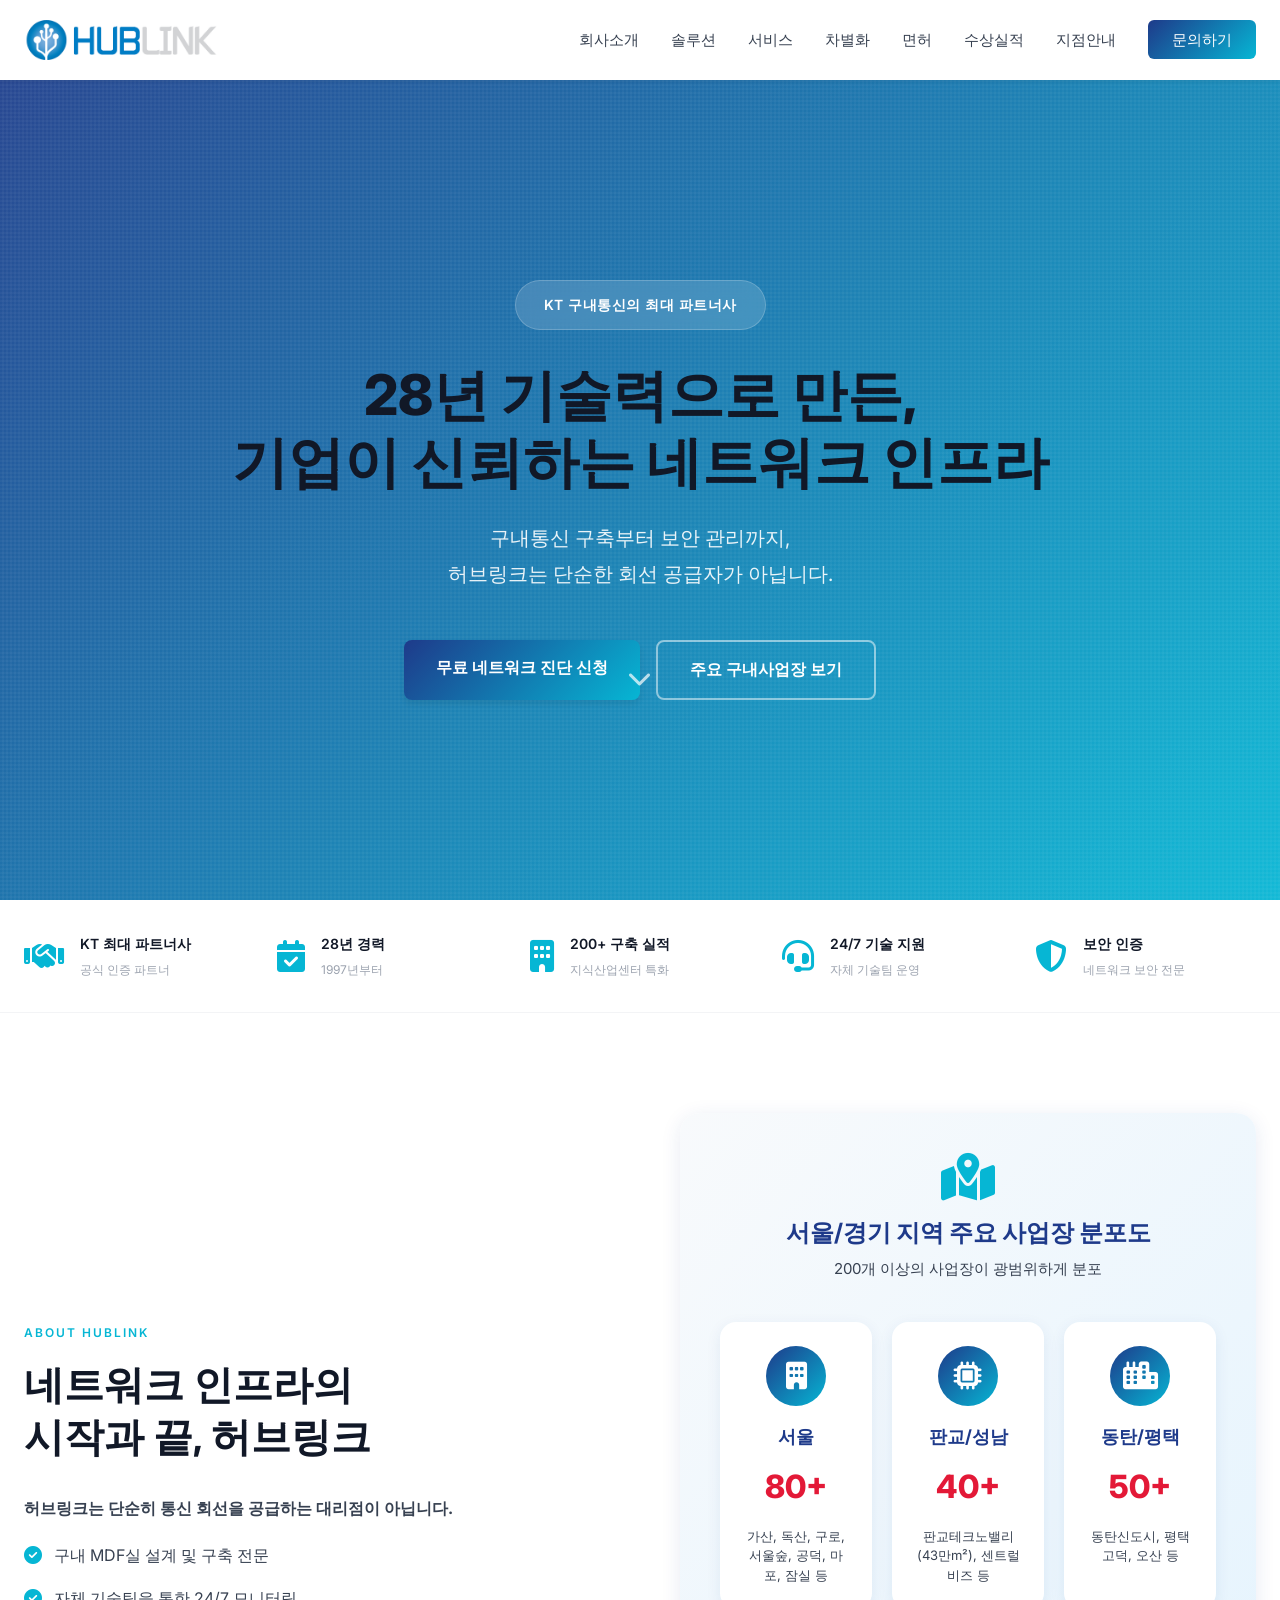
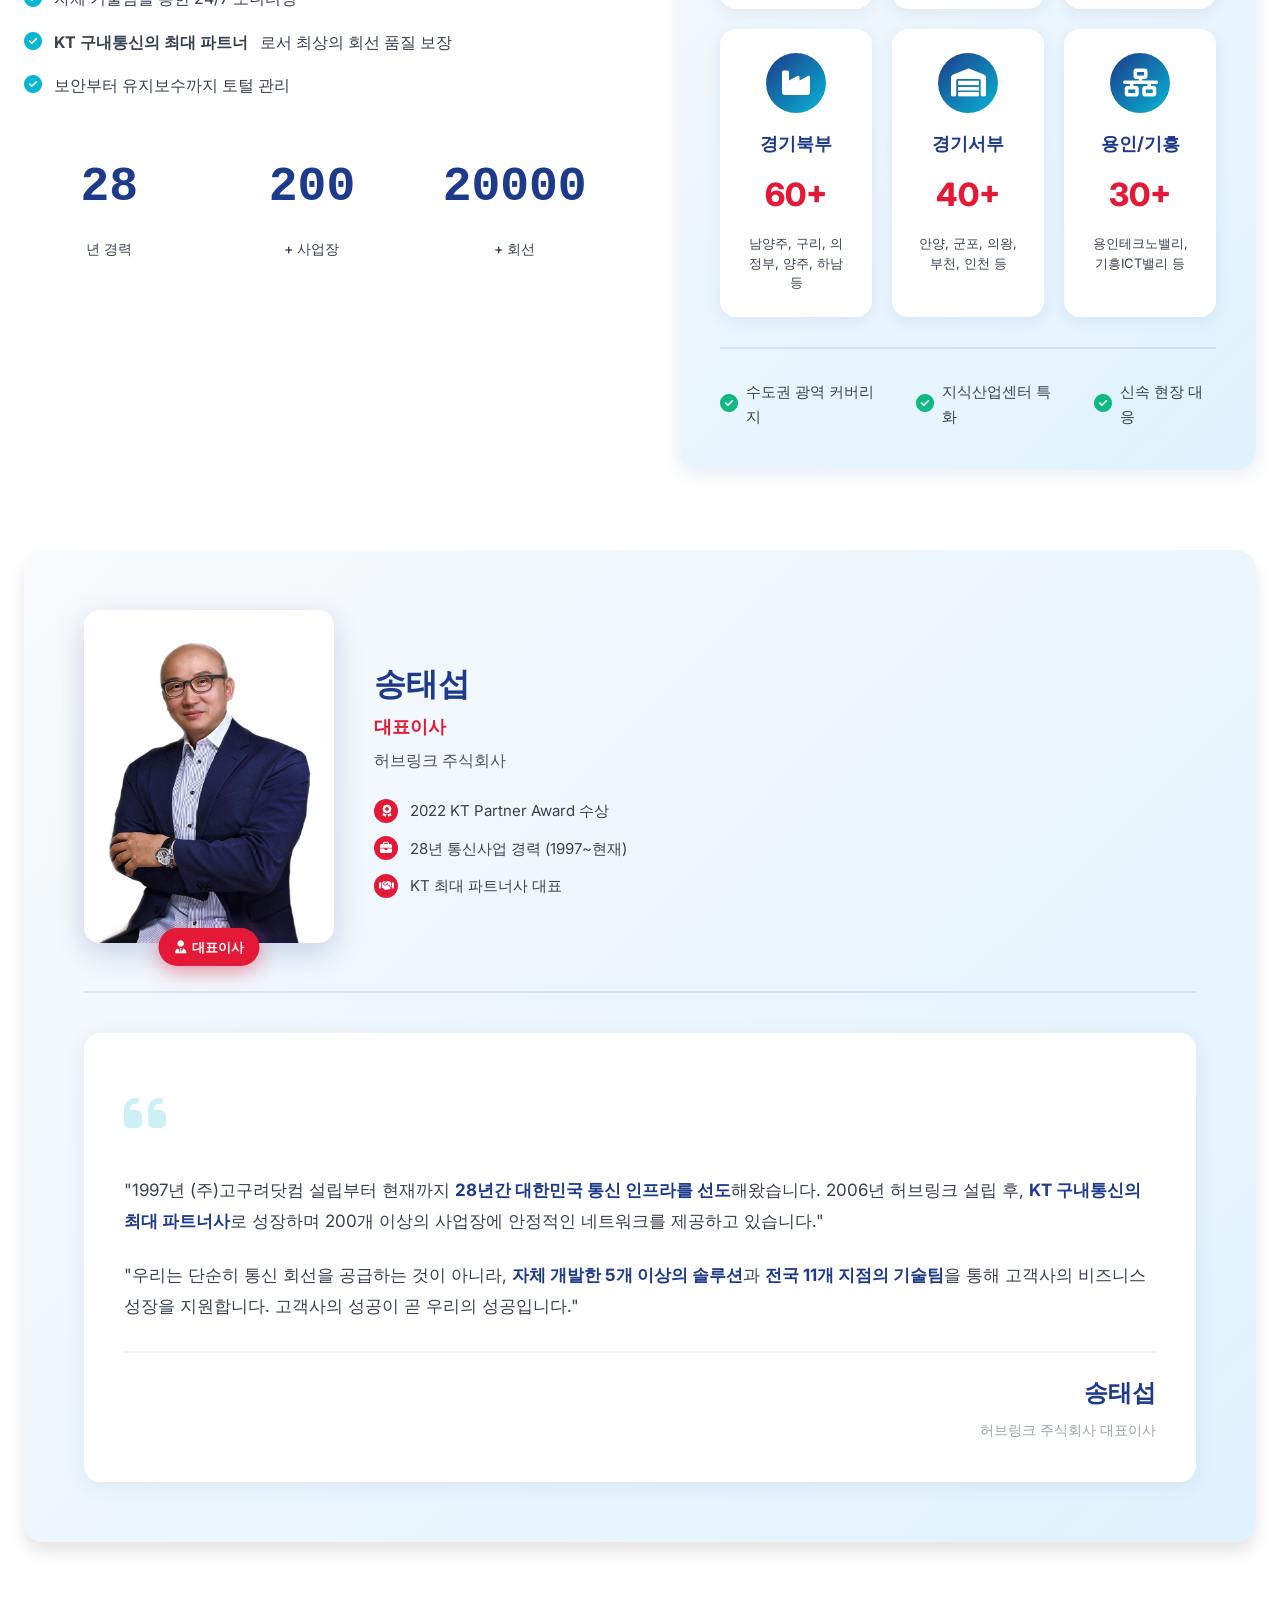
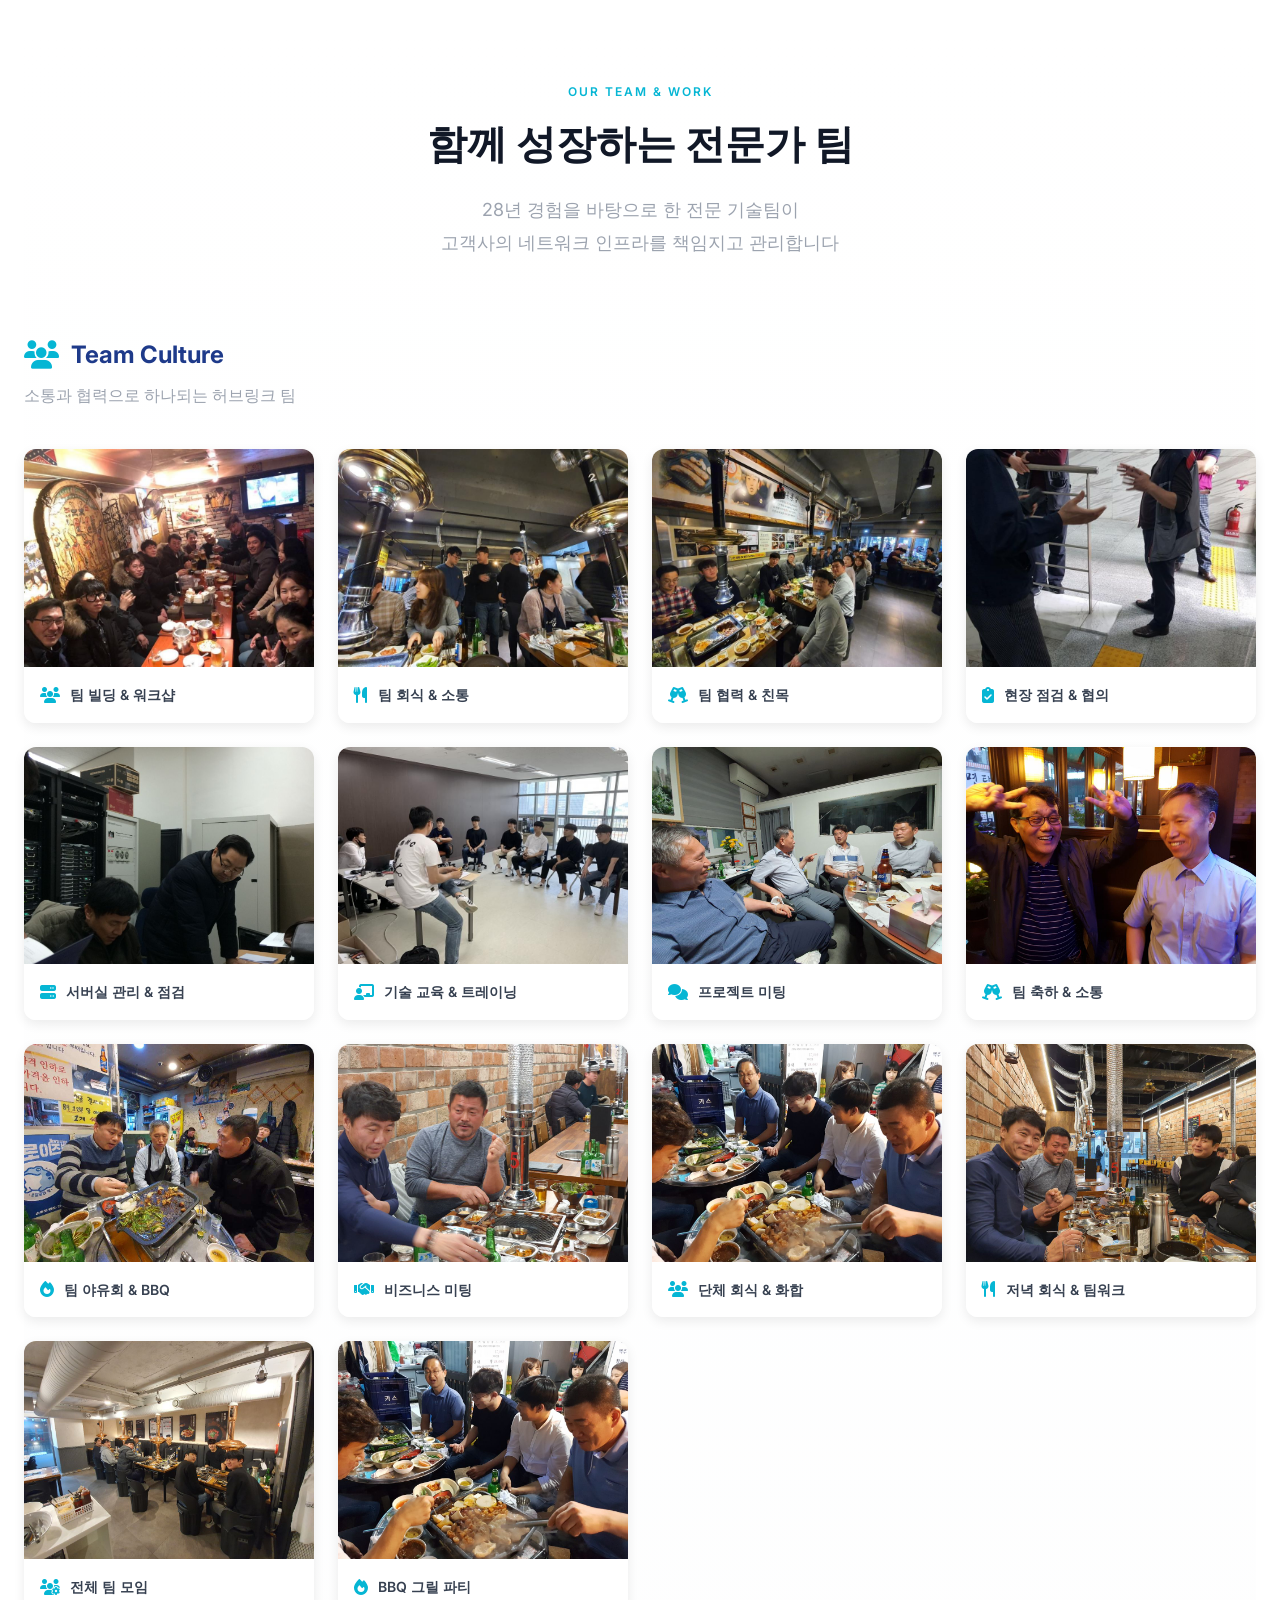
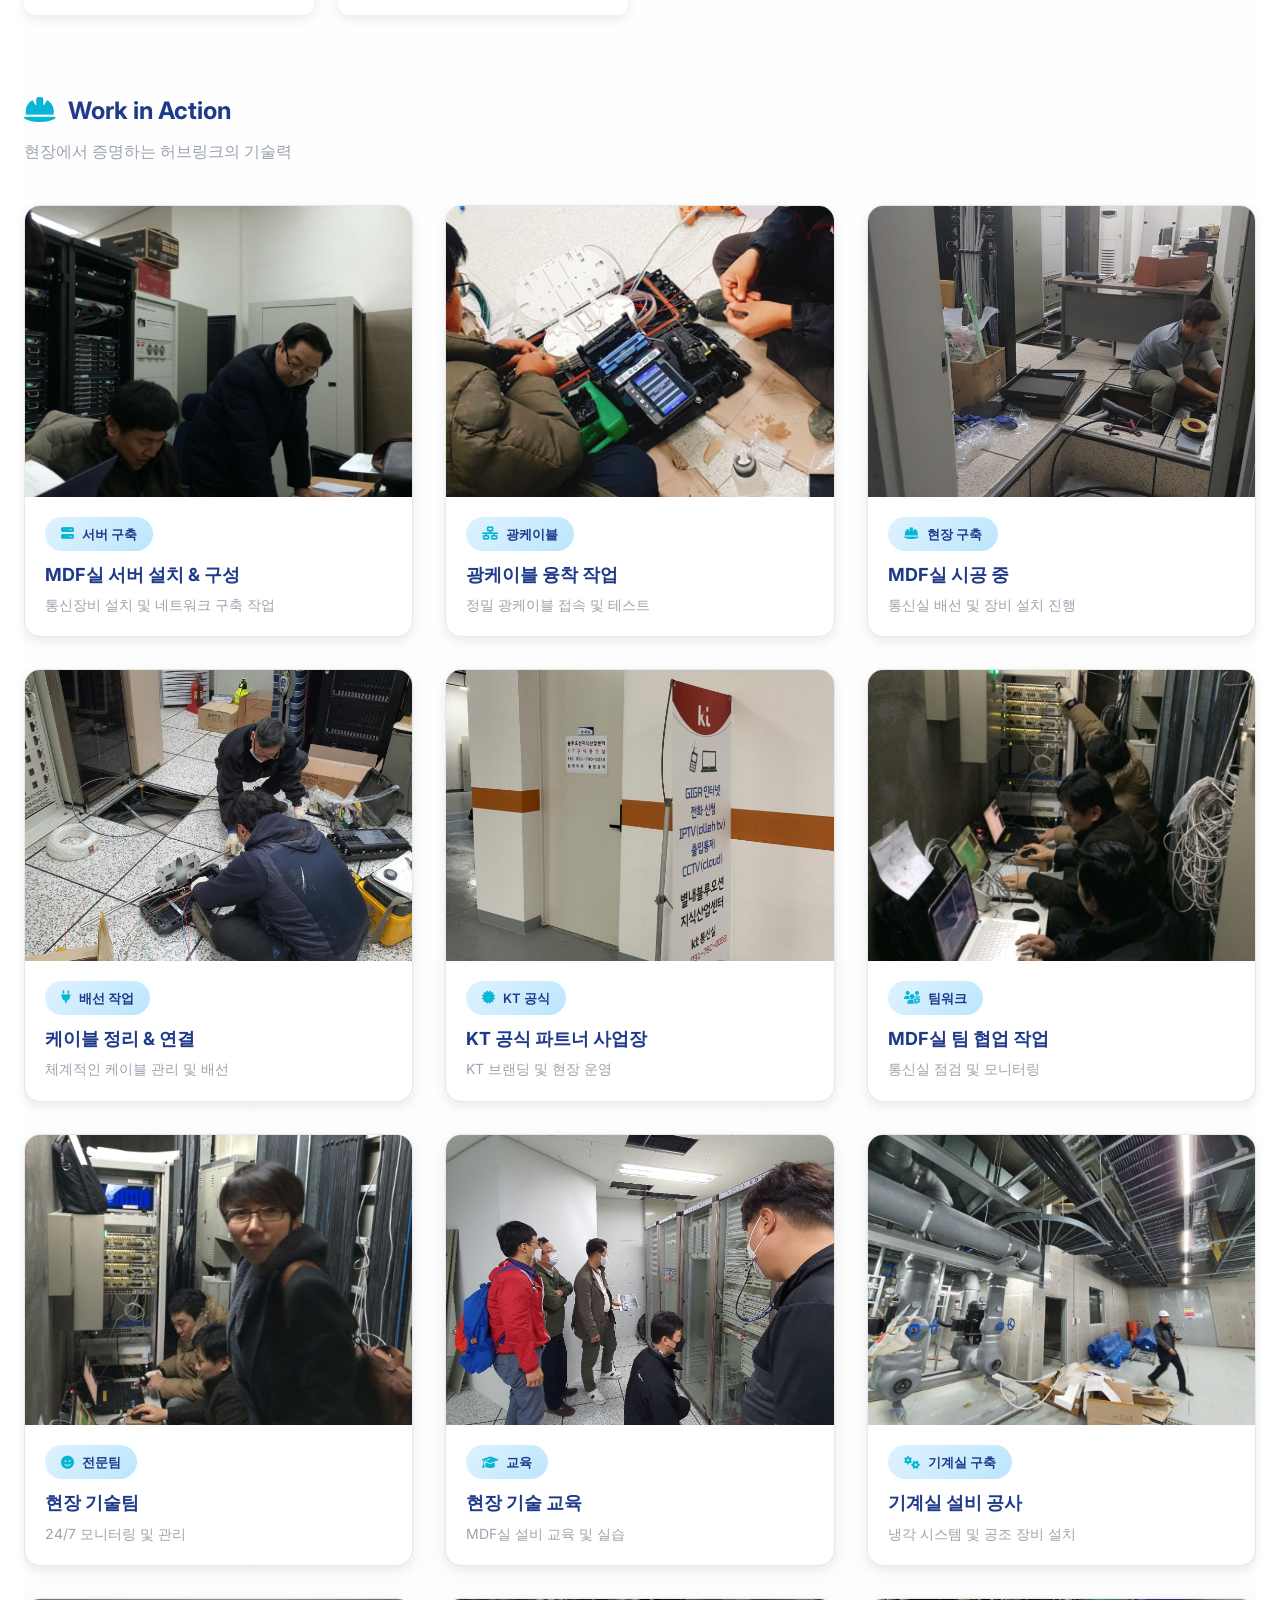
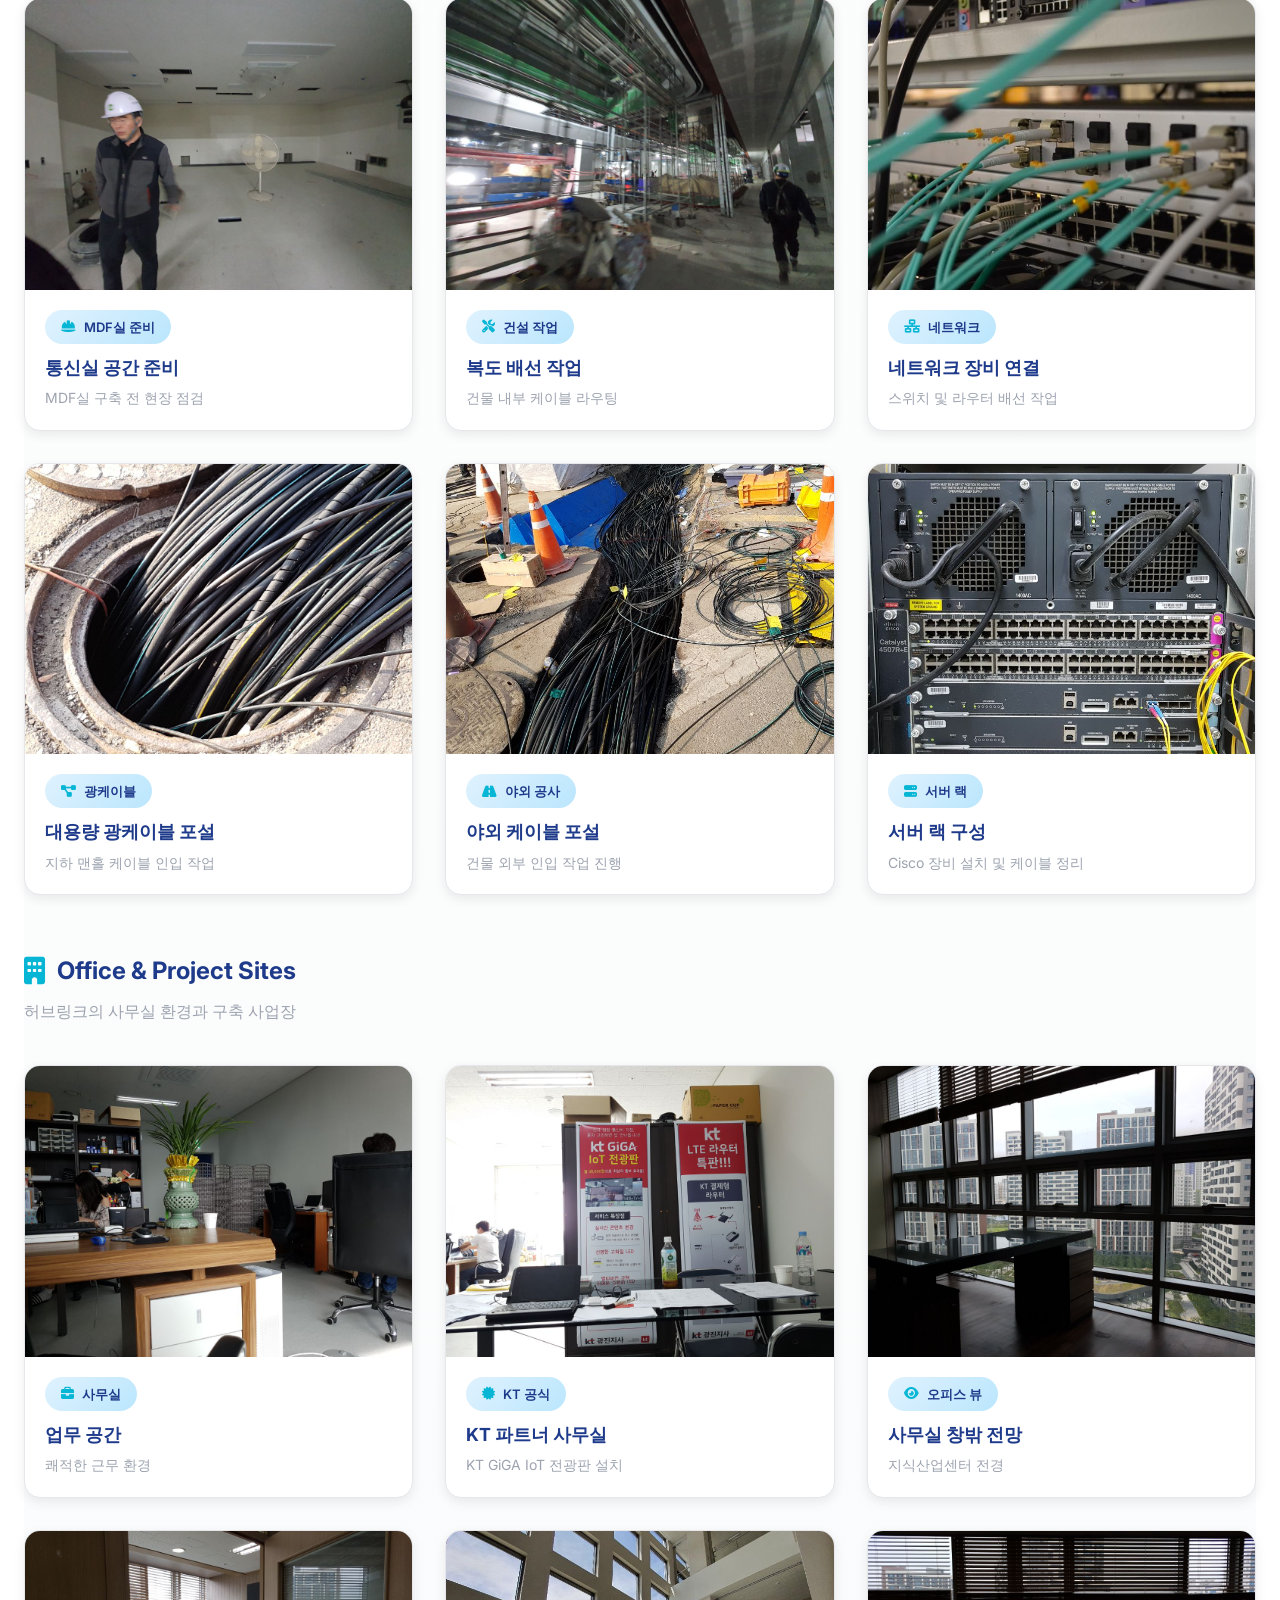
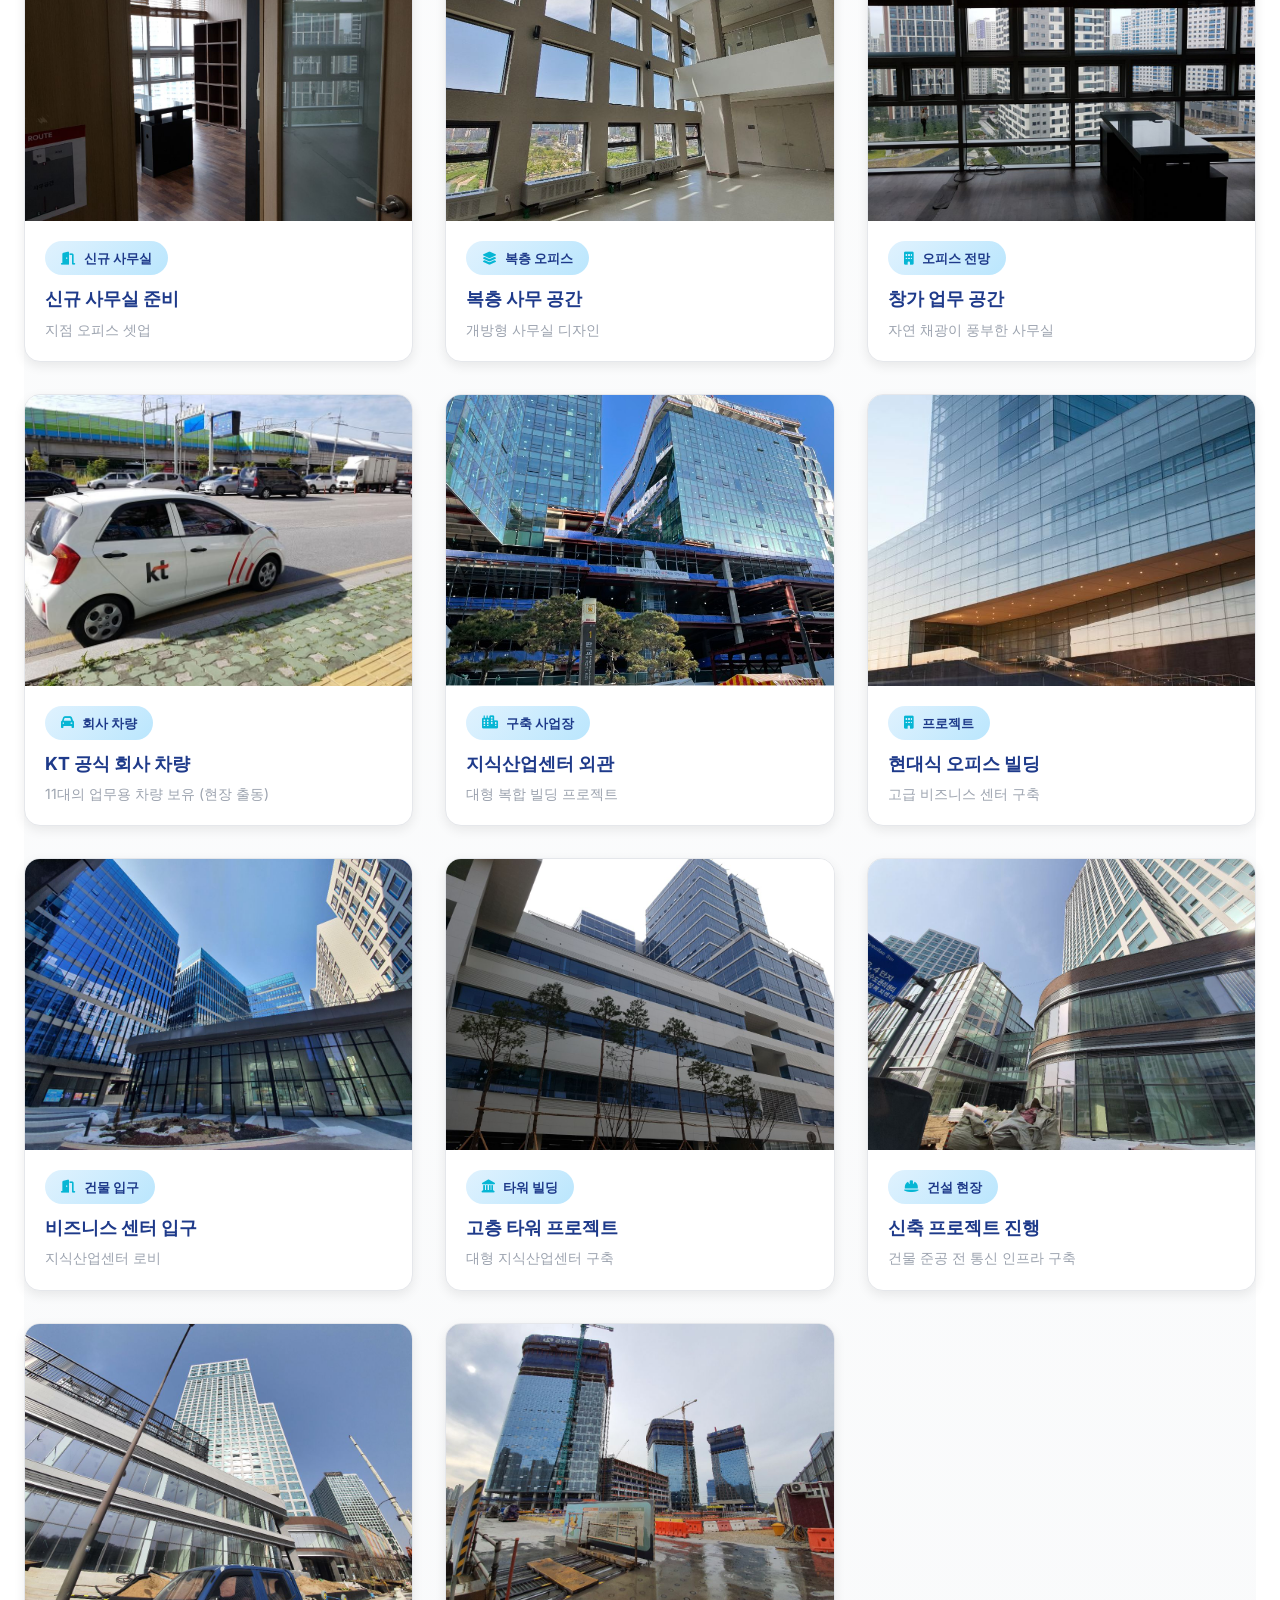
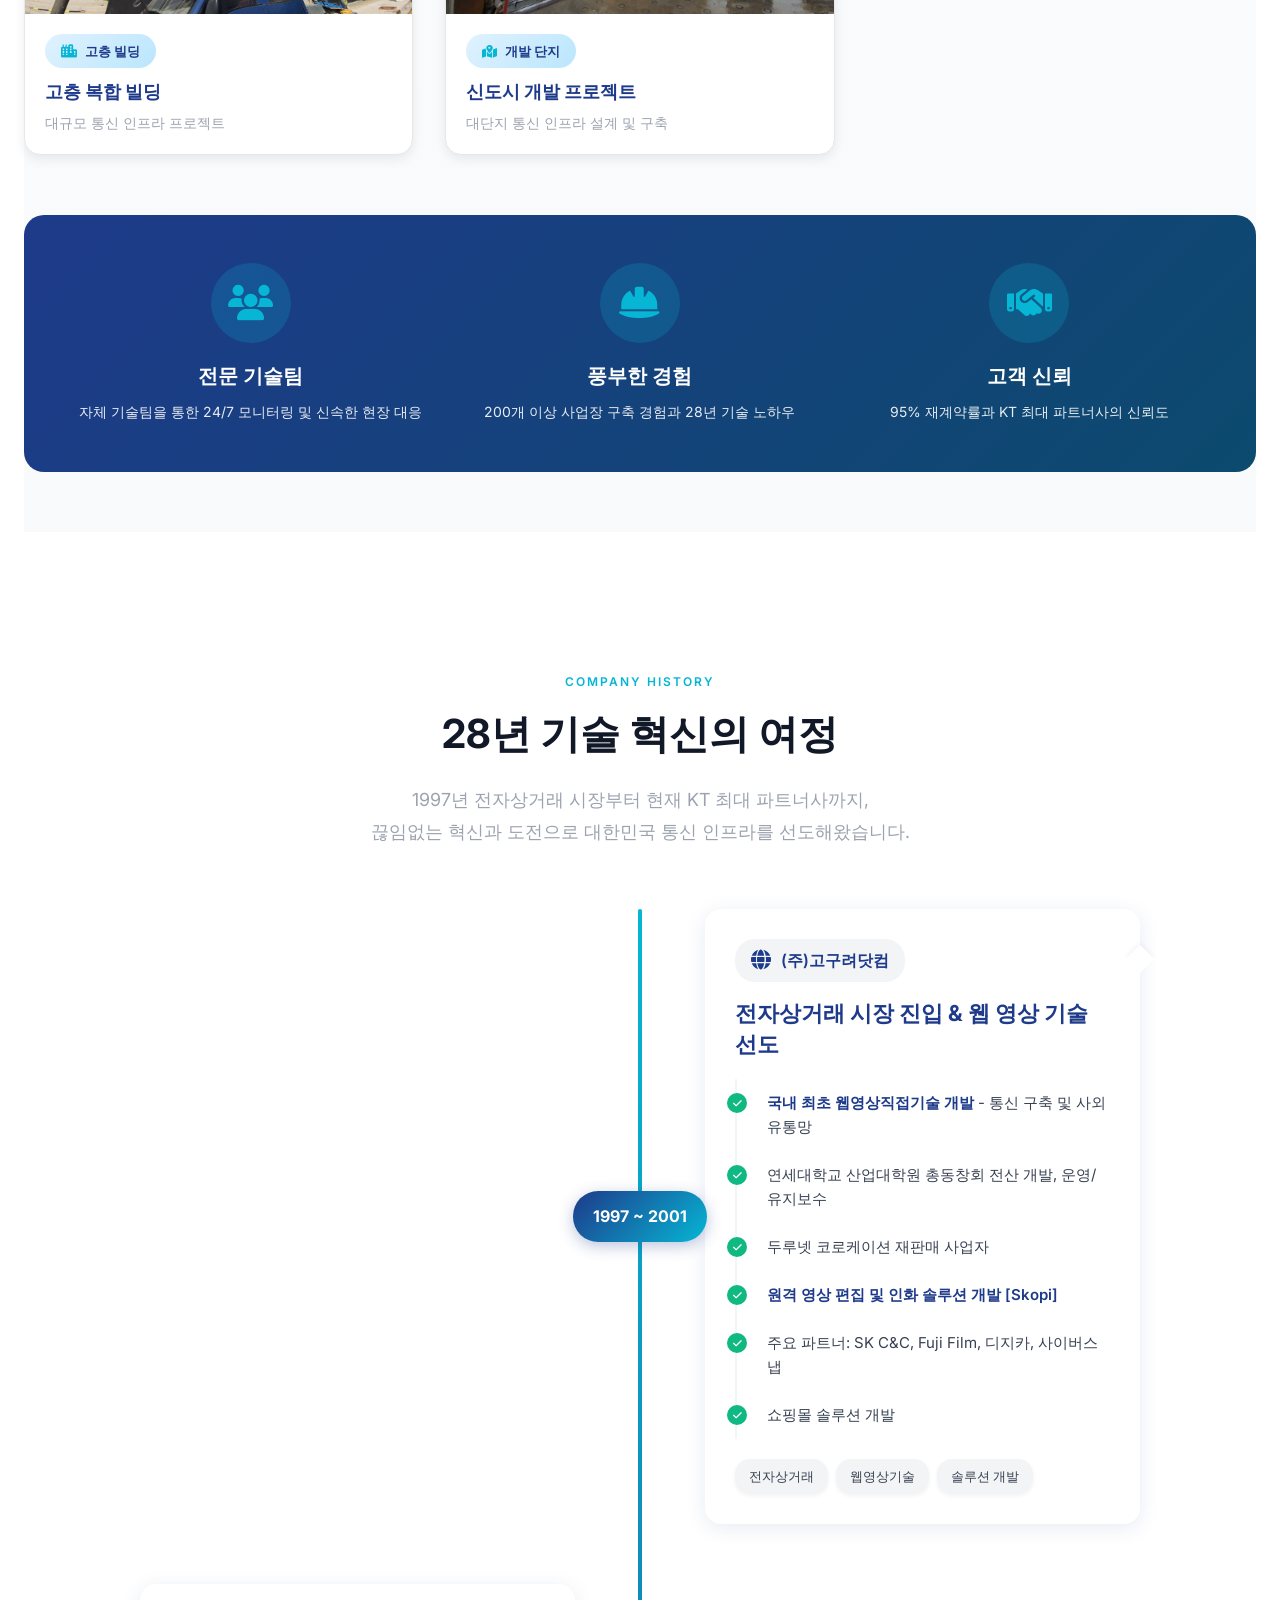
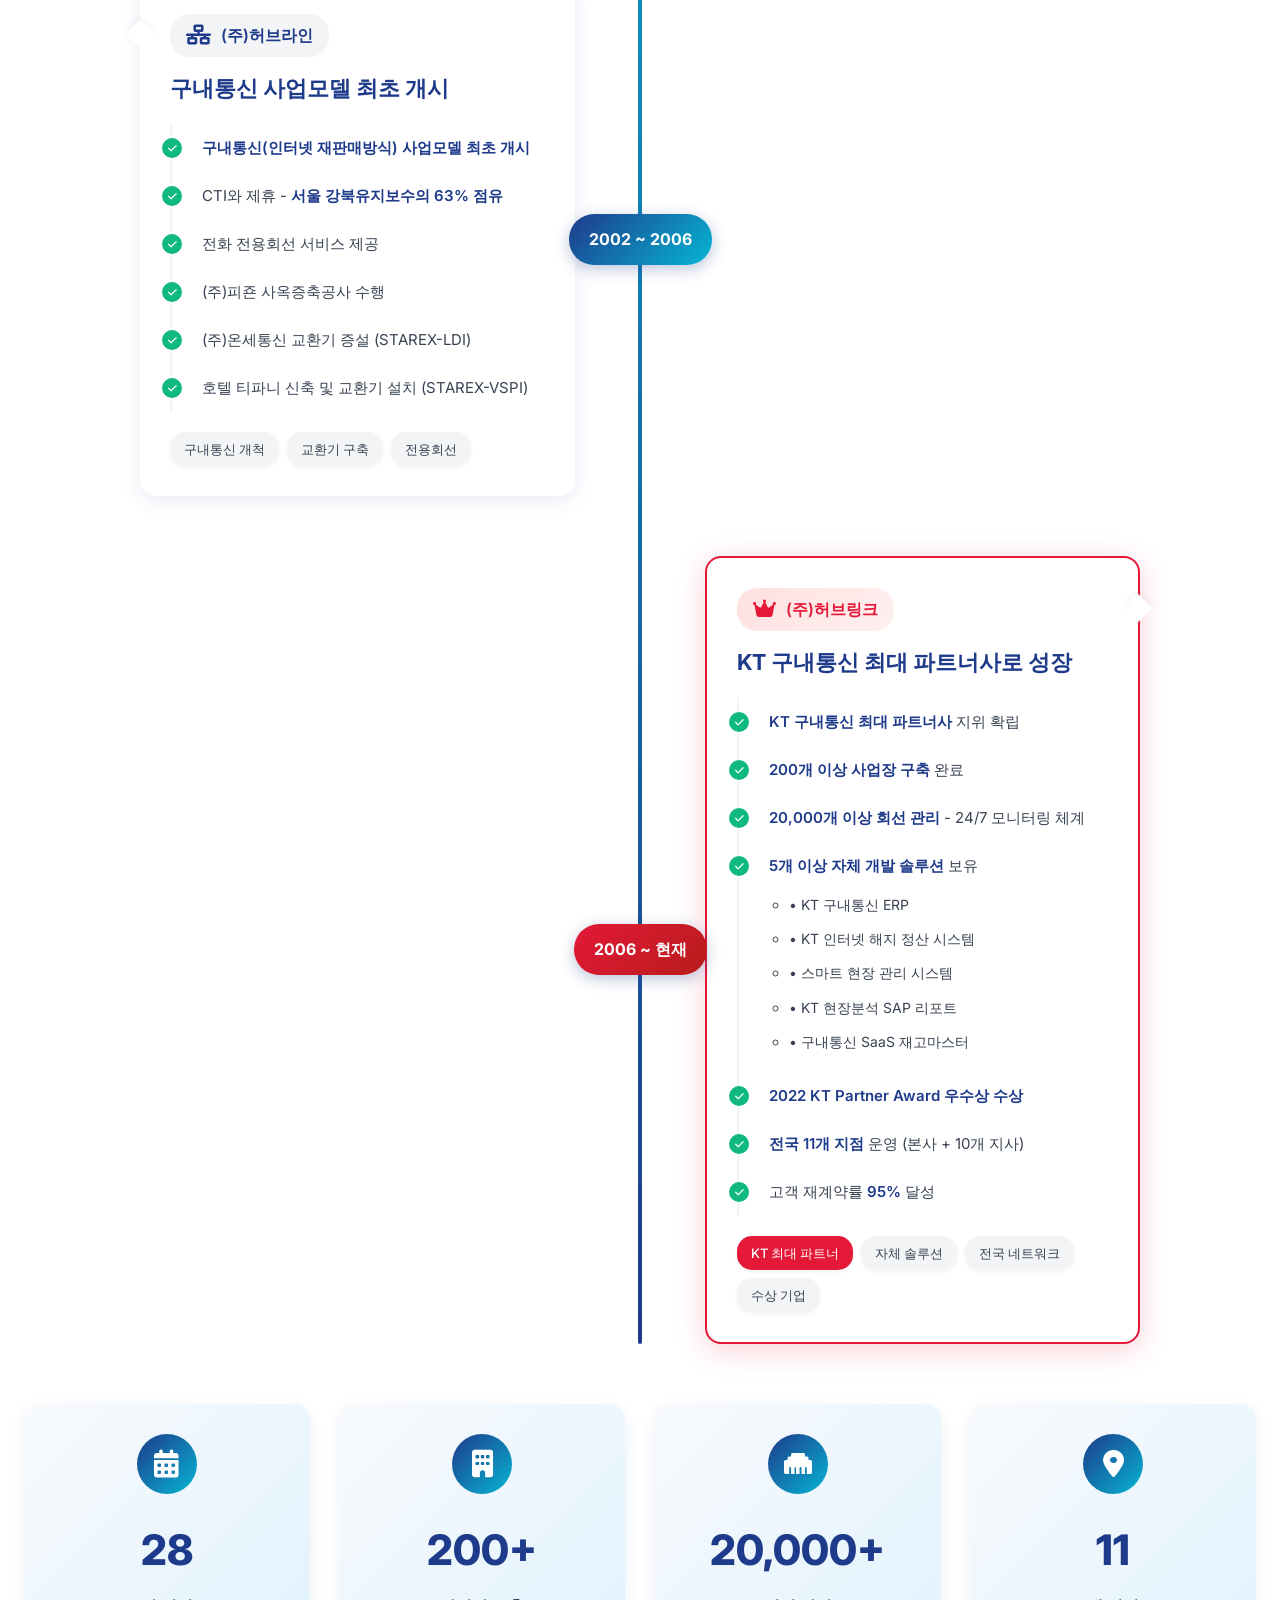
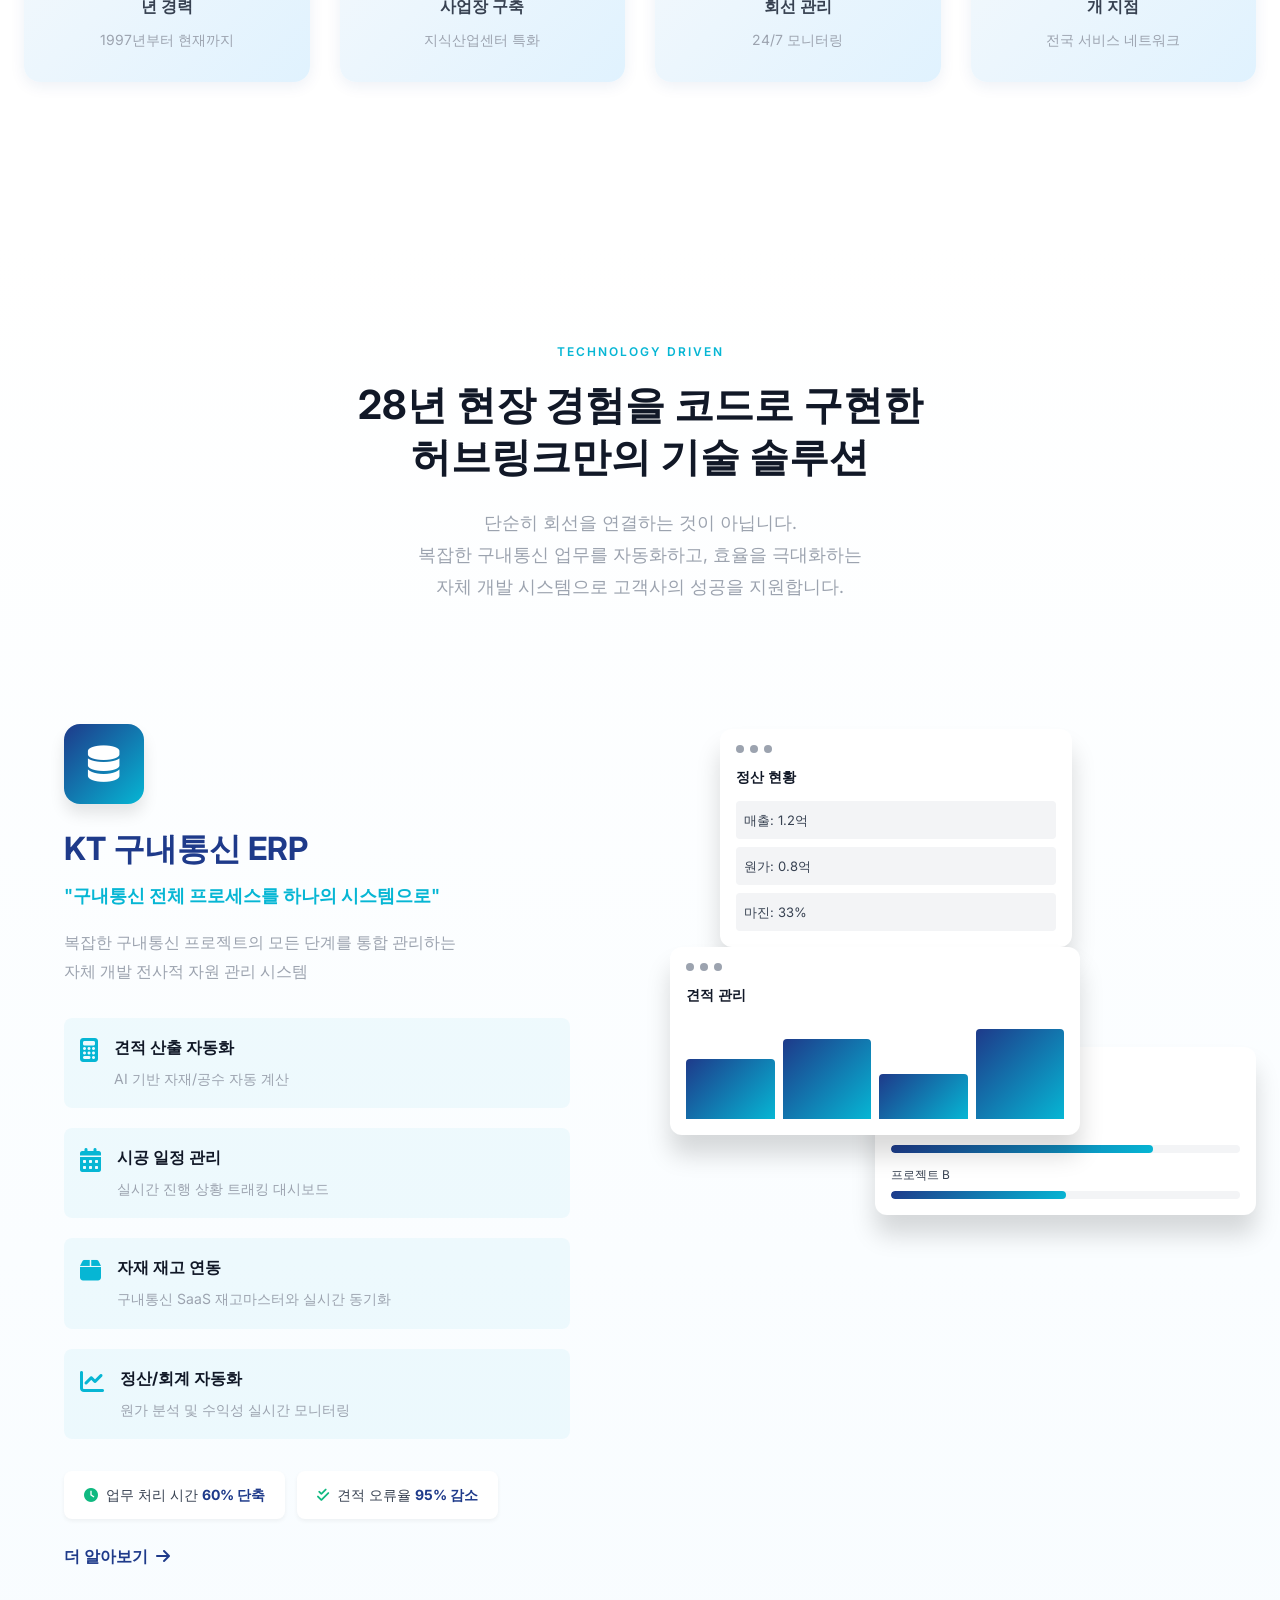
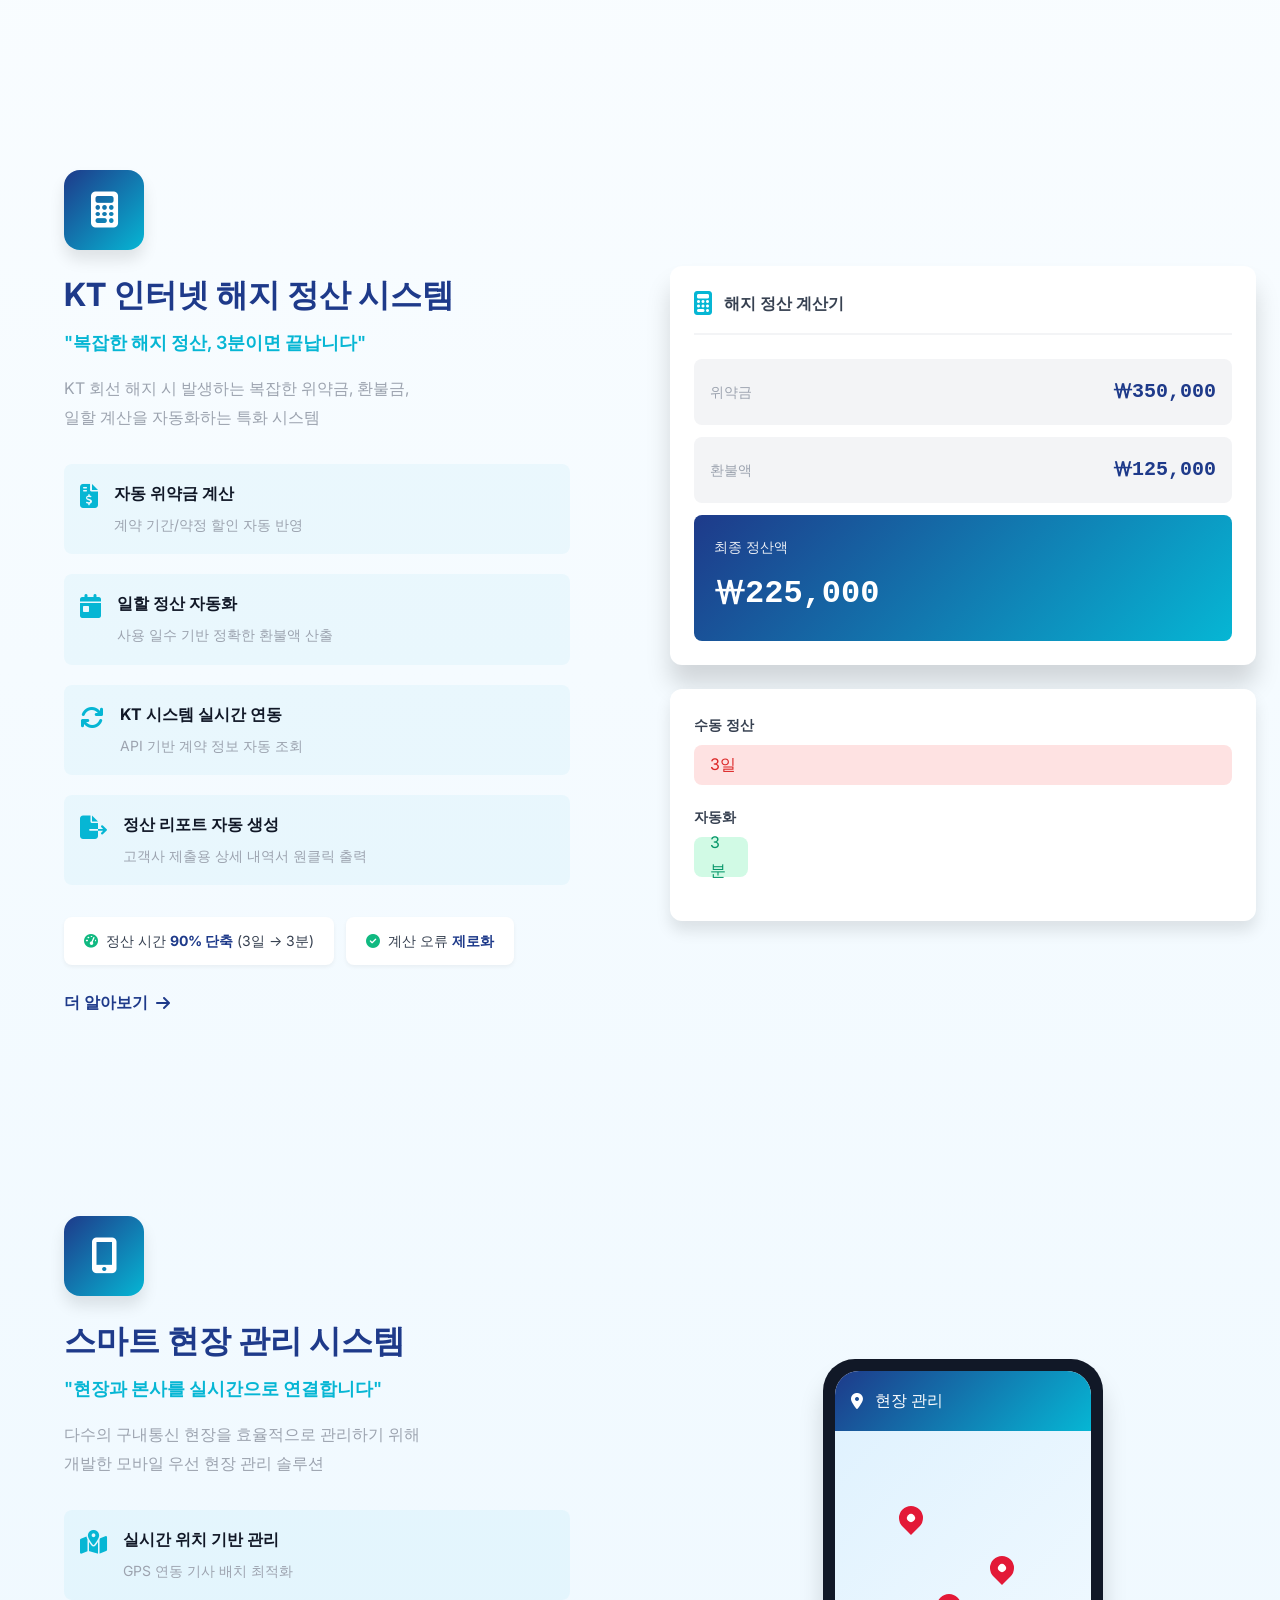
==== index.html @ dd0d3803 "Add files via upload" ====
<!DOCTYPE html>
<html lang="ko">
<head>
    <meta charset="UTF-8">
    <meta name="viewport" content="width=device-width, initial-scale=1.0">
    <title>허브링크 | KT 구내통신의 최대 파트너사 | 28년 기술력</title>
    <meta name="description" content="28년 기술력으로 만든, 기업이 신뢰하는 네트워크 인프라. 허브링크는 KT 구내통신의 최대 파트너사입니다. 200+ 사업장 구축, 20,000+ 회선 관리.">
    
    <!-- Favicon -->
    <link rel="icon" type="image/png" href="images/hublink-logo-icon.png">
    <link rel="apple-touch-icon" href="images/hublink-logo-icon.png">
    
    <!-- Google Fonts -->
    <link rel="preconnect" href="https://fonts.googleapis.com">
    <link rel="preconnect" href="https://fonts.gstatic.com" crossorigin>
    <link href="https://fonts.googleapis.com/css2?family=Inter:wght@300;400;500;600;700;800&display=swap" rel="stylesheet">
    
    <!-- Font Awesome -->
    <link rel="stylesheet" href="https://cdn.jsdelivr.net/npm/@fortawesome/fontawesome-free@6.4.0/css/all.min.css">
    
    <!-- Custom CSS -->
    <link rel="stylesheet" href="css/style.css">
</head>
<body>
    <!-- Fixed Header Navigation -->
    <header class="header" id="header">
        <nav class="nav container">
            <div class="nav-logo">
                <img src="images/hublink-logo-full.png" alt="허브링크" class="logo-image">
            </div>
            <div class="nav-menu" id="nav-menu">
                <ul class="nav-list">
                    <li class="nav-item"><a href="#about" class="nav-link">회사소개</a></li>
                    <li class="nav-item"><a href="#solutions" class="nav-link">솔루션</a></li>
                    <li class="nav-item"><a href="#services" class="nav-link">서비스</a></li>
                    <li class="nav-item"><a href="#why-hublink" class="nav-link">차별화</a></li>
                    <li class="nav-item"><a href="#licenses" class="nav-link">면허</a></li>
                    <li class="nav-item"><a href="#awards" class="nav-link">수상실적</a></li>
                    <li class="nav-item"><a href="#offices" class="nav-link">지점안내</a></li>
                    <li class="nav-item"><a href="#contact" class="nav-link nav-link-cta">문의하기</a></li>
                </ul>
            </div>
            <div class="nav-toggle" id="nav-toggle">
                <i class="fas fa-bars"></i>
            </div>
        </nav>
    </header>

    <!-- Hero Section -->
    <section class="hero" id="hero">
        <div class="hero-background"></div>
        <div class="hero-content container">
            <div class="hero-badge">KT 구내통신의 최대 파트너사</div>
            <h1 class="hero-title">
                28년 기술력으로 만든,<br>
                기업이 신뢰하는 네트워크 인프라
            </h1>
            <p class="hero-subtitle">
                구내통신 구축부터 보안 관리까지,<br>
                허브링크는 단순한 회선 공급자가 아닙니다.
            </p>
            <div class="hero-cta">
                <a href="#contact" class="btn btn-primary">무료 네트워크 진단 신청</a>
                <a href="#clients" class="btn btn-secondary">주요 구내사업장 보기</a>
            </div>
            <div class="scroll-indicator">
                <i class="fas fa-chevron-down"></i>
            </div>
        </div>
    </section>

    <!-- Trust Indicators -->
    <section class="trust-indicators">
        <div class="container">
            <div class="trust-grid">
                <div class="trust-item">
                    <i class="fas fa-handshake trust-icon"></i>
                    <div class="trust-text">
                        <strong>KT 최대 파트너사</strong>
                        <span>공식 인증 파트너</span>
                    </div>
                </div>
                <div class="trust-item">
                    <i class="fas fa-calendar-check trust-icon"></i>
                    <div class="trust-text">
                        <strong>28년 경력</strong>
                        <span>1997년부터</span>
                    </div>
                </div>
                <div class="trust-item">
                    <i class="fas fa-building trust-icon"></i>
                    <div class="trust-text">
                        <strong>200+ 구축 실적</strong>
                        <span>지식산업센터 특화</span>
                    </div>
                </div>
                <div class="trust-item">
                    <i class="fas fa-headset trust-icon"></i>
                    <div class="trust-text">
                        <strong>24/7 기술 지원</strong>
                        <span>자체 기술팀 운영</span>
                    </div>
                </div>
                <div class="trust-item">
                    <i class="fas fa-shield-alt trust-icon"></i>
                    <div class="trust-text">
                        <strong>보안 인증</strong>
                        <span>네트워크 보안 전문</span>
                    </div>
                </div>
            </div>
        </div>
    </section>

    <!-- About Us -->
    <section class="about" id="about">
        <div class="container">
            <div class="about-grid">
                <div class="about-content">
                    <div class="section-label">ABOUT HUBLINK</div>
                    <h2 class="section-title">네트워크 인프라의<br>시작과 끝, 허브링크</h2>
                    <div class="about-description">
                        <p><strong>허브링크는 단순히 통신 회선을 공급하는 대리점이 아닙니다.</strong></p>
                        <ul class="about-list">
                            <li><i class="fas fa-check-circle"></i> 구내 MDF실 설계 및 구축 전문</li>
                            <li><i class="fas fa-check-circle"></i> 자체 기술팀을 통한 24/7 모니터링</li>
                            <li><i class="fas fa-check-circle"></i> <strong>KT 구내통신의 최대 파트너</strong>로서 최상의 회선 품질 보장</li>
                            <li><i class="fas fa-check-circle"></i> 보안부터 유지보수까지 토털 관리</li>
                        </ul>
                    </div>
                    <div class="about-stats">
                        <div class="stat-item">
                            <div class="stat-number" data-target="28">0</div>
                            <div class="stat-label">년 경력</div>
                        </div>
                        <div class="stat-item">
                            <div class="stat-number" data-target="200">0</div>
                            <div class="stat-label">+ 사업장</div>
                        </div>
                        <div class="stat-item">
                            <div class="stat-number" data-target="20000">0</div>
                            <div class="stat-label">+ 회선</div>
                        </div>
                    </div>
                </div>
                <div class="about-visual">
                    <div class="area-distribution">
                        <div class="distribution-header">
                            <i class="fas fa-map-marked-alt"></i>
                            <h3>서울/경기 지역 주요 사업장 분포도</h3>
                            <p>200개 이상의 사업장이 광범위하게 분포</p>
                        </div>
                        <div class="distribution-map">
                            <div class="area-card" data-area="seoul">
                                <div class="area-icon">
                                    <i class="fas fa-building"></i>
                                </div>
                                <div class="area-name">서울</div>
                                <div class="area-count">80+</div>
                                <div class="area-detail">가산, 독산, 구로, 서울숲, 공덕, 마포, 잠실 등</div>
                            </div>
                            <div class="area-card" data-area="pangyo">
                                <div class="area-icon">
                                    <i class="fas fa-microchip"></i>
                                </div>
                                <div class="area-name">판교/성남</div>
                                <div class="area-count">40+</div>
                                <div class="area-detail">판교테크노밸리(43만m²), 센트럴비즈 등</div>
                            </div>
                            <div class="area-card" data-area="dongtan">
                                <div class="area-icon">
                                    <i class="fas fa-city"></i>
                                </div>
                                <div class="area-name">동탄/평택</div>
                                <div class="area-count">50+</div>
                                <div class="area-detail">동탄신도시, 평택고덕, 오산 등</div>
                            </div>
                            <div class="area-card" data-area="north">
                                <div class="area-icon">
                                    <i class="fas fa-industry"></i>
                                </div>
                                <div class="area-name">경기북부</div>
                                <div class="area-count">60+</div>
                                <div class="area-detail">남양주, 구리, 의정부, 양주, 하남 등</div>
                            </div>
                            <div class="area-card" data-area="west">
                                <div class="area-icon">
                                    <i class="fas fa-warehouse"></i>
                                </div>
                                <div class="area-name">경기서부</div>
                                <div class="area-count">40+</div>
                                <div class="area-detail">안양, 군포, 의왕, 부천, 인천 등</div>
                            </div>
                            <div class="area-card" data-area="yongin">
                                <div class="area-icon">
                                    <i class="fas fa-network-wired"></i>
                                </div>
                                <div class="area-name">용인/기흥</div>
                                <div class="area-count">30+</div>
                                <div class="area-detail">용인테크노밸리, 기흥ICT밸리 등</div>
                            </div>
                        </div>
                        <div class="distribution-summary">
                            <div class="summary-item">
                                <i class="fas fa-check-circle"></i>
                                <span>수도권 광역 커버리지</span>
                            </div>
                            <div class="summary-item">
                                <i class="fas fa-check-circle"></i>
                                <span>지식산업센터 특화</span>
                            </div>
                            <div class="summary-item">
                                <i class="fas fa-check-circle"></i>
                                <span>신속 현장 대응</span>
                            </div>
                        </div>
                    </div>
                </div>
            </div>

            <!-- CEO Message Section -->
            <div class="ceo-message">
                <div class="ceo-profile">
                    <div class="ceo-photo-wrapper">
                        <img src="images/ceo-photo.jpg" alt="송태섭 대표이사" class="ceo-photo" loading="lazy">
                        <div class="ceo-badge-overlay">
                            <i class="fas fa-user-tie"></i>
                            <span>대표이사</span>
                        </div>
                    </div>
                    <div class="ceo-info">
                        <h3 class="ceo-name">송태섭</h3>
                        <p class="ceo-position">대표이사</p>
                        <p class="ceo-company">허브링크 주식회사</p>
                        <div class="ceo-highlights">
                            <div class="highlight-item">
                                <i class="fas fa-award"></i>
                                <span>2022 KT Partner Award 수상</span>
                            </div>
                            <div class="highlight-item">
                                <i class="fas fa-briefcase"></i>
                                <span>28년 통신사업 경력 (1997~현재)</span>
                            </div>
                            <div class="highlight-item">
                                <i class="fas fa-handshake"></i>
                                <span>KT 최대 파트너사 대표</span>
                            </div>
                        </div>
                    </div>
                </div>
                <div class="ceo-message-content">
                    <blockquote class="ceo-quote-main">
                        <div class="quote-icon"><i class="fas fa-quote-left"></i></div>
                        <p class="quote-text">
                            "1997년 (주)고구려닷컴 설립부터 현재까지 <strong>28년간 대한민국 통신 인프라를 선도</strong>해왔습니다. 
                            2006년 허브링크 설립 후, <strong>KT 구내통신의 최대 파트너사</strong>로 성장하며 
                            200개 이상의 사업장에 안정적인 네트워크를 제공하고 있습니다."
                        </p>
                        <p class="quote-text">
                            "우리는 단순히 통신 회선을 공급하는 것이 아니라, <strong>자체 개발한 5개 이상의 솔루션</strong>과 
                            <strong>전국 11개 지점의 기술팀</strong>을 통해 고객사의 비즈니스 성장을 지원합니다. 
                            고객사의 성공이 곧 우리의 성공입니다."
                        </p>
                        <div class="quote-signature">
                            <span class="signature-line">송태섭</span>
                            <span class="signature-title">허브링크 주식회사 대표이사</span>
                        </div>
                    </blockquote>
                </div>
            </div>

            <!-- Our Team & Work Section -->
            <div class="team-work-section">
                <div class="section-intro">
                    <div class="section-label">OUR TEAM & WORK</div>
                    <h2 class="section-title">함께 성장하는 전문가 팀</h2>
                    <p class="section-subtitle">
                        28년 경험을 바탕으로 한 전문 기술팀이<br>
                        고객사의 네트워크 인프라를 책임지고 관리합니다
                    </p>
                </div>

                <!-- Team Culture Photos -->
                <div class="team-culture">
                    <h3 class="subsection-title">
                        <i class="fas fa-users"></i>
                        Team Culture
                    </h3>
                    <p class="subsection-desc">소통과 협력으로 하나되는 허브링크 팀</p>
                    
                    <div class="team-photos-grid">
                        <div class="team-photo-card">
                            <div class="team-photo-wrapper">
                                <img src="images/team-01-gathering.jpg" alt="허브링크 팀 모임" loading="lazy">
                                <div class="photo-overlay">
                                    <i class="fas fa-search-plus"></i>
                                </div>
                            </div>
                            <div class="team-photo-caption">
                                <i class="fas fa-users"></i>
                                <span>팀 빌딩 & 워크샵</span>
                            </div>
                        </div>

                        <div class="team-photo-card">
                            <div class="team-photo-wrapper">
                                <img src="images/team-02-restaurant.jpg" alt="허브링크 팀 회식" loading="lazy">
                                <div class="photo-overlay">
                                    <i class="fas fa-search-plus"></i>
                                </div>
                            </div>
                            <div class="team-photo-caption">
                                <i class="fas fa-utensils"></i>
                                <span>팀 회식 & 소통</span>
                            </div>
                        </div>

                        <div class="team-photo-card">
                            <div class="team-photo-wrapper">
                                <img src="images/team-03-dinner.jpg" alt="허브링크 팀 저녁식사" loading="lazy">
                                <div class="photo-overlay">
                                    <i class="fas fa-search-plus"></i>
                                </div>
                            </div>
                            <div class="team-photo-caption">
                                <i class="fas fa-glass-cheers"></i>
                                <span>팀 협력 & 친목</span>
                            </div>
                        </div>

                        <div class="team-photo-card">
                            <div class="team-photo-wrapper">
                                <img src="images/team-04-meeting.jpg" alt="현장 미팅" loading="lazy">
                                <div class="photo-overlay">
                                    <i class="fas fa-search-plus"></i>
                                </div>
                            </div>
                            <div class="team-photo-caption">
                                <i class="fas fa-clipboard-check"></i>
                                <span>현장 점검 & 협의</span>
                            </div>
                        </div>

                        <div class="team-photo-card">
                            <div class="team-photo-wrapper">
                                <img src="images/team-05-server-room.jpg" alt="서버실 작업" loading="lazy">
                                <div class="photo-overlay">
                                    <i class="fas fa-search-plus"></i>
                                </div>
                            </div>
                            <div class="team-photo-caption">
                                <i class="fas fa-server"></i>
                                <span>서버실 관리 & 점검</span>
                            </div>
                        </div>

                        <div class="team-photo-card">
                            <div class="team-photo-wrapper">
                                <img src="images/team-06-training.jpg" alt="기술 교육" loading="lazy">
                                <div class="photo-overlay">
                                    <i class="fas fa-search-plus"></i>
                                </div>
                            </div>
                            <div class="team-photo-caption">
                                <i class="fas fa-chalkboard-teacher"></i>
                                <span>기술 교육 & 트레이닝</span>
                            </div>
                        </div>

                        <div class="team-photo-card">
                            <div class="team-photo-wrapper">
                                <img src="images/team-07-office-meeting.jpg" alt="오피스 미팅" loading="lazy">
                                <div class="photo-overlay">
                                    <i class="fas fa-search-plus"></i>
                                </div>
                            </div>
                            <div class="team-photo-caption">
                                <i class="fas fa-comments"></i>
                                <span>프로젝트 미팅</span>
                            </div>
                        </div>

                        <div class="team-photo-card">
                            <div class="team-photo-wrapper">
                                <img src="images/team-08-celebration.jpg" alt="팀 축하 행사" loading="lazy">
                                <div class="photo-overlay">
                                    <i class="fas fa-search-plus"></i>
                                </div>
                            </div>
                            <div class="team-photo-caption">
                                <i class="fas fa-glass-cheers"></i>
                                <span>팀 축하 & 소통</span>
                            </div>
                        </div>

                        <div class="team-photo-card">
                            <div class="team-photo-wrapper">
                                <img src="images/team-09-bbq-gathering.jpg" alt="팀 야유회" loading="lazy">
                                <div class="photo-overlay">
                                    <i class="fas fa-search-plus"></i>
                                </div>
                            </div>
                            <div class="team-photo-caption">
                                <i class="fas fa-fire"></i>
                                <span>팀 야유회 & BBQ</span>
                            </div>
                        </div>

                        <div class="team-photo-card">
                            <div class="team-photo-wrapper">
                                <img src="images/team-10-restaurant-meeting.jpg" alt="비즈니스 미팅" loading="lazy">
                                <div class="photo-overlay">
                                    <i class="fas fa-search-plus"></i>
                                </div>
                            </div>
                            <div class="team-photo-caption">
                                <i class="fas fa-handshake"></i>
                                <span>비즈니스 미팅</span>
                            </div>
                        </div>

                        <div class="team-photo-card">
                            <div class="team-photo-wrapper">
                                <img src="images/team-11-group-meal.jpg" alt="단체 회식" loading="lazy">
                                <div class="photo-overlay">
                                    <i class="fas fa-search-plus"></i>
                                </div>
                            </div>
                            <div class="team-photo-caption">
                                <i class="fas fa-users"></i>
                                <span>단체 회식 & 화합</span>
                            </div>
                        </div>

                        <div class="team-photo-card">
                            <div class="team-photo-wrapper">
                                <img src="images/team-12-dinner-celebration.jpg" alt="저녁 회식" loading="lazy">
                                <div class="photo-overlay">
                                    <i class="fas fa-search-plus"></i>
                                </div>
                            </div>
                            <div class="team-photo-caption">
                                <i class="fas fa-utensils"></i>
                                <span>저녁 회식 & 팀워크</span>
                            </div>
                        </div>

                        <div class="team-photo-card">
                            <div class="team-photo-wrapper">
                                <img src="images/team-13-large-gathering.jpg" alt="전체 팀 모임" loading="lazy">
                                <div class="photo-overlay">
                                    <i class="fas fa-search-plus"></i>
                                </div>
                            </div>
                            <div class="team-photo-caption">
                                <i class="fas fa-users-cog"></i>
                                <span>전체 팀 모임</span>
                            </div>
                        </div>

                        <div class="team-photo-card">
                            <div class="team-photo-wrapper">
                                <img src="images/team-15-bbq-meal.jpg" alt="BBQ 회식" loading="lazy">
                                <div class="photo-overlay">
                                    <i class="fas fa-search-plus"></i>
                                </div>
                            </div>
                            <div class="team-photo-caption">
                                <i class="fas fa-fire"></i>
                                <span>BBQ 그릴 파티</span>
                            </div>
                        </div>
                    </div>
                </div>

                <!-- Work Portfolio -->
                <div class="work-portfolio">
                    <h3 class="subsection-title">
                        <i class="fas fa-hard-hat"></i>
                        Work in Action
                    </h3>
                    <p class="subsection-desc">현장에서 증명하는 허브링크의 기술력</p>
                    
                    <div class="work-photos-grid">
                        <div class="work-photo-card featured">
                            <div class="work-photo-wrapper">
                                <img src="images/work-01-server-work.jpg" alt="서버 작업" loading="lazy">
                                <div class="photo-overlay">
                                    <i class="fas fa-search-plus"></i>
                                </div>
                            </div>
                            <div class="work-photo-info">
                                <div class="work-category">
                                    <i class="fas fa-server"></i>
                                    <span>서버 구축</span>
                                </div>
                                <h4>MDF실 서버 설치 & 구성</h4>
                                <p>통신장비 설치 및 네트워크 구축 작업</p>
                            </div>
                        </div>

                        <div class="work-photo-card">
                            <div class="work-photo-wrapper">
                                <img src="images/work-02-fiber-splicing.jpg" alt="광케이블 작업" loading="lazy">
                                <div class="photo-overlay">
                                    <i class="fas fa-search-plus"></i>
                                </div>
                            </div>
                            <div class="work-photo-info">
                                <div class="work-category">
                                    <i class="fas fa-network-wired"></i>
                                    <span>광케이블</span>
                                </div>
                                <h4>광케이블 융착 작업</h4>
                                <p>정밀 광케이블 접속 및 테스트</p>
                            </div>
                        </div>

                        <div class="work-photo-card">
                            <div class="work-photo-wrapper">
                                <img src="images/work-03-mdf-installation.jpg" alt="MDF실 설치" loading="lazy">
                                <div class="photo-overlay">
                                    <i class="fas fa-search-plus"></i>
                                </div>
                            </div>
                            <div class="work-photo-info">
                                <div class="work-category">
                                    <i class="fas fa-hard-hat"></i>
                                    <span>현장 구축</span>
                                </div>
                                <h4>MDF실 시공 중</h4>
                                <p>통신실 배선 및 장비 설치 진행</p>
                            </div>
                        </div>

                        <div class="work-photo-card">
                            <div class="work-photo-wrapper">
                                <img src="images/work-04-cable-work.jpg" alt="케이블 작업" loading="lazy">
                                <div class="photo-overlay">
                                    <i class="fas fa-search-plus"></i>
                                </div>
                            </div>
                            <div class="work-photo-info">
                                <div class="work-category">
                                    <i class="fas fa-plug"></i>
                                    <span>배선 작업</span>
                                </div>
                                <h4>케이블 정리 & 연결</h4>
                                <p>체계적인 케이블 관리 및 배선</p>
                            </div>
                        </div>

                        <div class="work-photo-card">
                            <div class="work-photo-wrapper">
                                <img src="images/work-05-kt-signage.jpg" alt="KT 브랜딩" loading="lazy">
                                <div class="photo-overlay">
                                    <i class="fas fa-search-plus"></i>
                                </div>
                            </div>
                            <div class="work-photo-info">
                                <div class="work-category">
                                    <i class="fas fa-certificate"></i>
                                    <span>KT 공식</span>
                                </div>
                                <h4>KT 공식 파트너 사업장</h4>
                                <p>KT 브랜딩 및 현장 운영</p>
                            </div>
                        </div>

                        <div class="work-photo-card">
                            <div class="work-photo-wrapper">
                                <img src="images/work-06-mdf-team.jpg" alt="MDF실 팀 작업" loading="lazy">
                                <div class="photo-overlay">
                                    <i class="fas fa-search-plus"></i>
                                </div>
                            </div>
                            <div class="work-photo-info">
                                <div class="work-category">
                                    <i class="fas fa-users-cog"></i>
                                    <span>팀워크</span>
                                </div>
                                <h4>MDF실 팀 협업 작업</h4>
                                <p>통신실 점검 및 모니터링</p>
                            </div>
                        </div>

                        <div class="work-photo-card">
                            <div class="work-photo-wrapper">
                                <img src="images/work-07-mdf-team-smile.jpg" alt="MDF실 팀" loading="lazy">
                                <div class="photo-overlay">
                                    <i class="fas fa-search-plus"></i>
                                </div>
                            </div>
                            <div class="work-photo-info">
                                <div class="work-category">
                                    <i class="fas fa-smile"></i>
                                    <span>전문팀</span>
                                </div>
                                <h4>현장 기술팀</h4>
                                <p>24/7 모니터링 및 관리</p>
                            </div>
                        </div>

                        <div class="work-photo-card">
                            <div class="work-photo-wrapper">
                                <img src="images/work-08-technical-training.jpg" alt="기술 교육" loading="lazy">
                                <div class="photo-overlay">
                                    <i class="fas fa-search-plus"></i>
                                </div>
                            </div>
                            <div class="work-photo-info">
                                <div class="work-category">
                                    <i class="fas fa-graduation-cap"></i>
                                    <span>교육</span>
                                </div>
                                <h4>현장 기술 교육</h4>
                                <p>MDF실 설비 교육 및 실습</p>
                            </div>
                        </div>

                        <div class="work-photo-card">
                            <div class="work-photo-wrapper">
                                <img src="images/work-09-mechanical-room.jpg" alt="기계실 작업" loading="lazy">
                                <div class="photo-overlay">
                                    <i class="fas fa-search-plus"></i>
                                </div>
                            </div>
                            <div class="work-photo-info">
                                <div class="work-category">
                                    <i class="fas fa-cogs"></i>
                                    <span>기계실 구축</span>
                                </div>
                                <h4>기계실 설비 공사</h4>
                                <p>냉각 시스템 및 공조 장비 설치</p>
                            </div>
                        </div>

                        <div class="work-photo-card">
                            <div class="work-photo-wrapper">
                                <img src="images/work-10-empty-mdf-room.jpg" alt="MDF실 준비" loading="lazy">
                                <div class="photo-overlay">
                                    <i class="fas fa-search-plus"></i>
                                </div>
                            </div>
                            <div class="work-photo-info">
                                <div class="work-category">
                                    <i class="fas fa-hard-hat"></i>
                                    <span>MDF실 준비</span>
                                </div>
                                <h4>통신실 공간 준비</h4>
                                <p>MDF실 구축 전 현장 점검</p>
                            </div>
                        </div>

                        <div class="work-photo-card">
                            <div class="work-photo-wrapper">
                                <img src="images/work-11-corridor-construction.jpg" alt="복도 시공" loading="lazy">
                                <div class="photo-overlay">
                                    <i class="fas fa-search-plus"></i>
                                </div>
                            </div>
                            <div class="work-photo-info">
                                <div class="work-category">
                                    <i class="fas fa-tools"></i>
                                    <span>건설 작업</span>
                                </div>
                                <h4>복도 배선 작업</h4>
                                <p>건물 내부 케이블 라우팅</p>
                            </div>
                        </div>

                        <div class="work-photo-card">
                            <div class="work-photo-wrapper">
                                <img src="images/work-12-network-equipment.jpg" alt="네트워크 장비" loading="lazy">
                                <div class="photo-overlay">
                                    <i class="fas fa-search-plus"></i>
                                </div>
                            </div>
                            <div class="work-photo-info">
                                <div class="work-category">
                                    <i class="fas fa-network-wired"></i>
                                    <span>네트워크</span>
                                </div>
                                <h4>네트워크 장비 연결</h4>
                                <p>스위치 및 라우터 배선 작업</p>
                            </div>
                        </div>

                        <div class="work-photo-card">
                            <div class="work-photo-wrapper">
                                <img src="images/work-13-fiber-cables.jpg" alt="광섬유 케이블" loading="lazy">
                                <div class="photo-overlay">
                                    <i class="fas fa-search-plus"></i>
                                </div>
                            </div>
                            <div class="work-photo-info">
                                <div class="work-category">
                                    <i class="fas fa-project-diagram"></i>
                                    <span>광케이블</span>
                                </div>
                                <h4>대용량 광케이블 포설</h4>
                                <p>지하 맨홀 케이블 인입 작업</p>
                            </div>
                        </div>

                        <div class="work-photo-card">
                            <div class="work-photo-wrapper">
                                <img src="images/work-14-outdoor-cabling.jpg" alt="야외 배선" loading="lazy">
                                <div class="photo-overlay">
                                    <i class="fas fa-search-plus"></i>
                                </div>
                            </div>
                            <div class="work-photo-info">
                                <div class="work-category">
                                    <i class="fas fa-road"></i>
                                    <span>야외 공사</span>
                                </div>
                                <h4>야외 케이블 포설</h4>
                                <p>건물 외부 인입 작업 진행</p>
                            </div>
                        </div>

                        <div class="work-photo-card">
                            <div class="work-photo-wrapper">
                                <img src="images/work-15-server-rack.jpg" alt="서버 랙" loading="lazy">
                                <div class="photo-overlay">
                                    <i class="fas fa-search-plus"></i>
                                </div>
                            </div>
                            <div class="work-photo-info">
                                <div class="work-category">
                                    <i class="fas fa-server"></i>
                                    <span>서버 랙</span>
                                </div>
                                <h4>서버 랙 구성</h4>
                                <p>Cisco 장비 설치 및 케이블 정리</p>
                            </div>
                        </div>
                    </div>
                </div>

                <!-- Office & Project Sites -->
                <div class="work-portfolio" style="margin-top: 60px;">
                    <h3 class="subsection-title">
                        <i class="fas fa-building"></i>
                        Office & Project Sites
                    </h3>
                    <p class="subsection-desc">허브링크의 사무실 환경과 구축 사업장</p>
                    
                    <div class="work-photos-grid">
                        <div class="work-photo-card">
                            <div class="work-photo-wrapper">
                                <img src="images/office-01-workspace.jpg" alt="사무실 업무 공간" loading="lazy">
                                <div class="photo-overlay">
                                    <i class="fas fa-search-plus"></i>
                                </div>
                            </div>
                            <div class="work-photo-info">
                                <div class="work-category">
                                    <i class="fas fa-briefcase"></i>
                                    <span>사무실</span>
                                </div>
                                <h4>업무 공간</h4>
                                <p>쾌적한 근무 환경</p>
                            </div>
                        </div>

                        <div class="work-photo-card">
                            <div class="work-photo-wrapper">
                                <img src="images/office-02-kt-partner.jpg" alt="KT 파트너 사무실" loading="lazy">
                                <div class="photo-overlay">
                                    <i class="fas fa-search-plus"></i>
                                </div>
                            </div>
                            <div class="work-photo-info">
                                <div class="work-category">
                                    <i class="fas fa-certificate"></i>
                                    <span>KT 공식</span>
                                </div>
                                <h4>KT 파트너 사무실</h4>
                                <p>KT GiGA IoT 전광판 설치</p>
                            </div>
                        </div>

                        <div class="work-photo-card">
                            <div class="work-photo-wrapper">
                                <img src="images/office-03-construction-view.jpg" alt="사무실 전망" loading="lazy">
                                <div class="photo-overlay">
                                    <i class="fas fa-search-plus"></i>
                                </div>
                            </div>
                            <div class="work-photo-info">
                                <div class="work-category">
                                    <i class="fas fa-eye"></i>
                                    <span>오피스 뷰</span>
                                </div>
                                <h4>사무실 창밖 전망</h4>
                                <p>지식산업센터 전경</p>
                            </div>
                        </div>

                        <div class="work-photo-card">
                            <div class="work-photo-wrapper">
                                <img src="images/office-04-empty-office.jpg" alt="신규 오피스" loading="lazy">
                                <div class="photo-overlay">
                                    <i class="fas fa-search-plus"></i>
                                </div>
                            </div>
                            <div class="work-photo-info">
                                <div class="work-category">
                                    <i class="fas fa-door-open"></i>
                                    <span>신규 사무실</span>
                                </div>
                                <h4>신규 사무실 준비</h4>
                                <p>지점 오피스 셋업</p>
                            </div>
                        </div>

                        <div class="work-photo-card">
                            <div class="work-photo-wrapper">
                                <img src="images/office-05-duplex-office.jpg" alt="복층 사무실" loading="lazy">
                                <div class="photo-overlay">
                                    <i class="fas fa-search-plus"></i>
                                </div>
                            </div>
                            <div class="work-photo-info">
                                <div class="work-category">
                                    <i class="fas fa-layer-group"></i>
                                    <span>복층 오피스</span>
                                </div>
                                <h4>복층 사무 공간</h4>
                                <p>개방형 사무실 디자인</p>
                            </div>
                        </div>

                        <div class="work-photo-card">
                            <div class="work-photo-wrapper">
                                <img src="images/office-06-window-view.jpg" alt="넓은 창문 전망" loading="lazy">
                                <div class="photo-overlay">
                                    <i class="fas fa-search-plus"></i>
                                </div>
                            </div>
                            <div class="work-photo-info">
                                <div class="work-category">
                                    <i class="fas fa-building"></i>
                                    <span>오피스 전망</span>
                                </div>
                                <h4>창가 업무 공간</h4>
                                <p>자연 채광이 풍부한 사무실</p>
                            </div>
                        </div>

                        <div class="work-photo-card">
                            <div class="work-photo-wrapper">
                                <img src="images/team-14-kt-vehicle.jpg" alt="KT 공식 회사 차량" loading="lazy">
                                <div class="photo-overlay">
                                    <i class="fas fa-search-plus"></i>
                                </div>
                            </div>
                            <div class="work-photo-info">
                                <div class="work-category">
                                    <i class="fas fa-car"></i>
                                    <span>회사 차량</span>
                                </div>
                                <h4>KT 공식 회사 차량</h4>
                                <p>11대의 업무용 차량 보유 (현장 출동)</p>
                            </div>
                        </div>

                        <div class="work-photo-card">
                            <div class="work-photo-wrapper">
                                <img src="images/site-01-building-exterior.jpg" alt="구축 사업장 외관" loading="lazy">
                                <div class="photo-overlay">
                                    <i class="fas fa-search-plus"></i>
                                </div>
                            </div>
                            <div class="work-photo-info">
                                <div class="work-category">
                                    <i class="fas fa-city"></i>
                                    <span>구축 사업장</span>
                                </div>
                                <h4>지식산업센터 외관</h4>
                                <p>대형 복합 빌딩 프로젝트</p>
                            </div>
                        </div>

                        <div class="work-photo-card">
                            <div class="work-photo-wrapper">
                                <img src="images/site-02-modern-building.jpg" alt="현대식 건물" loading="lazy">
                                <div class="photo-overlay">
                                    <i class="fas fa-search-plus"></i>
                                </div>
                            </div>
                            <div class="work-photo-info">
                                <div class="work-category">
                                    <i class="fas fa-building"></i>
                                    <span>프로젝트</span>
                                </div>
                                <h4>현대식 오피스 빌딩</h4>
                                <p>고급 비즈니스 센터 구축</p>
                            </div>
                        </div>

                        <div class="work-photo-card">
                            <div class="work-photo-wrapper">
                                <img src="images/site-03-entrance.jpg" alt="건물 입구" loading="lazy">
                                <div class="photo-overlay">
                                    <i class="fas fa-search-plus"></i>
                                </div>
                            </div>
                            <div class="work-photo-info">
                                <div class="work-category">
                                    <i class="fas fa-door-open"></i>
                                    <span>건물 입구</span>
                                </div>
                                <h4>비즈니스 센터 입구</h4>
                                <p>지식산업센터 로비</p>
                            </div>
                        </div>

                        <div class="work-photo-card">
                            <div class="work-photo-wrapper">
                                <img src="images/site-04-tower-building.jpg" alt="고층 빌딩" loading="lazy">
                                <div class="photo-overlay">
                                    <i class="fas fa-search-plus"></i>
                                </div>
                            </div>
                            <div class="work-photo-info">
                                <div class="work-category">
                                    <i class="fas fa-landmark"></i>
                                    <span>타워 빌딩</span>
                                </div>
                                <h4>고층 타워 프로젝트</h4>
                                <p>대형 지식산업센터 구축</p>
                            </div>
                        </div>

                        <div class="work-photo-card">
                            <div class="work-photo-wrapper">
                                <img src="images/site-05-construction-site.jpg" alt="건설 현장" loading="lazy">
                                <div class="photo-overlay">
                                    <i class="fas fa-search-plus"></i>
                                </div>
                            </div>
                            <div class="work-photo-info">
                                <div class="work-category">
                                    <i class="fas fa-hard-hat"></i>
                                    <span>건설 현장</span>
                                </div>
                                <h4>신축 프로젝트 진행</h4>
                                <p>건물 준공 전 통신 인프라 구축</p>
                            </div>
                        </div>

                        <div class="work-photo-card">
                            <div class="work-photo-wrapper">
                                <img src="images/site-06-high-rise.jpg" alt="고층 건물" loading="lazy">
                                <div class="photo-overlay">
                                    <i class="fas fa-search-plus"></i>
                                </div>
                            </div>
                            <div class="work-photo-info">
                                <div class="work-category">
                                    <i class="fas fa-city"></i>
                                    <span>고층 빌딩</span>
                                </div>
                                <h4>고층 복합 빌딩</h4>
                                <p>대규모 통신 인프라 프로젝트</p>
                            </div>
                        </div>

                        <div class="work-photo-card">
                            <div class="work-photo-wrapper">
                                <img src="images/site-07-development.jpg" alt="개발 단지" loading="lazy">
                                <div class="photo-overlay">
                                    <i class="fas fa-search-plus"></i>
                                </div>
                            </div>
                            <div class="work-photo-info">
                                <div class="work-category">
                                    <i class="fas fa-map-marked-alt"></i>
                                    <span>개발 단지</span>
                                </div>
                                <h4>신도시 개발 프로젝트</h4>
                                <p>대단지 통신 인프라 설계 및 구축</p>
                            </div>
                        </div>
                    </div>
                </div>

                <!-- Team Values -->
                <div class="team-values">
                    <div class="value-card">
                        <div class="value-icon">
                            <i class="fas fa-users"></i>
                        </div>
                        <h4>전문 기술팀</h4>
                        <p>자체 기술팀을 통한 24/7 모니터링 및 신속한 현장 대응</p>
                    </div>
                    <div class="value-card">
                        <div class="value-icon">
                            <i class="fas fa-hard-hat"></i>
                        </div>
                        <h4>풍부한 경험</h4>
                        <p>200개 이상 사업장 구축 경험과 28년 기술 노하우</p>
                    </div>
                    <div class="value-card">
                        <div class="value-icon">
                            <i class="fas fa-handshake"></i>
                        </div>
                        <h4>고객 신뢰</h4>
                        <p>95% 재계약률과 KT 최대 파트너사의 신뢰도</p>
                    </div>
                </div>
            </div>

            <!-- Company History Timeline -->
            <div class="company-history">
                <div class="history-intro">
                    <div class="section-label">COMPANY HISTORY</div>
                    <h2 class="section-title">28년 기술 혁신의 여정</h2>
                    <p class="section-subtitle">
                        1997년 전자상거래 시장부터 현재 KT 최대 파트너사까지,<br>
                        끊임없는 혁신과 도전으로 대한민국 통신 인프라를 선도해왔습니다.
                    </p>
                </div>

                <div class="timeline">
                    <!-- 1997-2001: 고구려닷컴 -->
                    <div class="timeline-item">
                        <div class="timeline-year">
                            <div class="year-badge">1997 ~ 2001</div>
                        </div>
                        <div class="timeline-content">
                            <div class="company-logo-badge">
                                <i class="fas fa-globe"></i>
                                <span>(주)고구려닷컴</span>
                            </div>
                            <h3 class="timeline-title">전자상거래 시장 진입 & 웹 영상 기술 선도</h3>
                            <ul class="timeline-achievements">
                                <li><i class="fas fa-check"></i> <strong>국내 최초 웹영상직접기술 개발</strong> - 통신 구축 및 사외유통망</li>
                                <li><i class="fas fa-check"></i> 연세대학교 산업대학원 총동창회 전산 개발, 운영/유지보수</li>
                                <li><i class="fas fa-check"></i> 두루넷 코로케이션 재판매 사업자</li>
                                <li><i class="fas fa-check"></i> <strong>원격 영상 편집 및 인화 솔루션 개발 [Skopi]</strong></li>
                                <li><i class="fas fa-check"></i> 주요 파트너: SK C&C, Fuji Film, 디지카, 사이버스냅</li>
                                <li><i class="fas fa-check"></i> 쇼핑몰 솔루션 개발</li>
                            </ul>
                            <div class="timeline-tag">
                                <span class="tag">전자상거래</span>
                                <span class="tag">웹영상기술</span>
                                <span class="tag">솔루션 개발</span>
                            </div>
                        </div>
                    </div>

                    <!-- 2002-2006: 허브라인 -->
                    <div class="timeline-item">
                        <div class="timeline-year">
                            <div class="year-badge">2002 ~ 2006</div>
                        </div>
                        <div class="timeline-content">
                            <div class="company-logo-badge">
                                <i class="fas fa-network-wired"></i>
                                <span>(주)허브라인</span>
                            </div>
                            <h3 class="timeline-title">구내통신 사업모델 최초 개시</h3>
                            <ul class="timeline-achievements">
                                <li><i class="fas fa-check"></i> <strong>구내통신(인터넷 재판매방식) 사업모델 최초 개시</strong></li>
                                <li><i class="fas fa-check"></i> CTI와 제휴 - <strong>서울 강북유지보수의 63% 점유</strong></li>
                                <li><i class="fas fa-check"></i> 전화 전용회선 서비스 제공</li>
                                <li><i class="fas fa-check"></i> (주)피죤 사옥증축공사 수행</li>
                                <li><i class="fas fa-check"></i> (주)온세통신 교환기 증설 (STAREX-LDI)</li>
                                <li><i class="fas fa-check"></i> 호텔 티파니 신축 및 교환기 설치 (STAREX-VSPI)</li>
                            </ul>
                            <div class="timeline-tag">
                                <span class="tag">구내통신 개척</span>
                                <span class="tag">교환기 구축</span>
                                <span class="tag">전용회선</span>
                            </div>
                        </div>
                    </div>

                    <!-- 2006-현재: 허브링크 -->
                    <div class="timeline-item active">
                        <div class="timeline-year">
                            <div class="year-badge current">2006 ~ 현재</div>
                        </div>
                        <div class="timeline-content">
                            <div class="company-logo-badge kt-partner">
                                <i class="fas fa-crown"></i>
                                <span>(주)허브링크</span>
                            </div>
                            <h3 class="timeline-title">KT 구내통신 최대 파트너사로 성장</h3>
                            <ul class="timeline-achievements">
                                <li><i class="fas fa-check"></i> <strong>KT 구내통신 최대 파트너사</strong> 지위 확립</li>
                                <li><i class="fas fa-check"></i> <strong>200개 이상 사업장 구축</strong> 완료</li>
                                <li><i class="fas fa-check"></i> <strong>20,000개 이상 회선 관리</strong> - 24/7 모니터링 체계</li>
                                <li><i class="fas fa-check"></i> <strong>5개 이상 자체 개발 솔루션</strong> 보유
                                    <ul class="sub-list">
                                        <li>• KT 구내통신 ERP</li>
                                        <li>• KT 인터넷 해지 정산 시스템</li>
                                        <li>• 스마트 현장 관리 시스템</li>
                                        <li>• KT 현장분석 SAP 리포트</li>
                                        <li>• 구내통신 SaaS 재고마스터</li>
                                    </ul>
                                </li>
                                <li><i class="fas fa-check"></i> <strong>2022 KT Partner Award 우수상 수상</strong></li>
                                <li><i class="fas fa-check"></i> <strong>전국 11개 지점</strong> 운영 (본사 + 10개 지사)</li>
                                <li><i class="fas fa-check"></i> 고객 재계약률 <strong>95%</strong> 달성</li>
                            </ul>
                            <div class="timeline-tag">
                                <span class="tag kt-tag">KT 최대 파트너</span>
                                <span class="tag">자체 솔루션</span>
                                <span class="tag">전국 네트워크</span>
                                <span class="tag">수상 기업</span>
                            </div>
                        </div>
                    </div>
                </div>

                <!-- Key Milestones Stats -->
                <div class="milestones-stats">
                    <div class="milestone-card">
                        <div class="milestone-icon">
                            <i class="fas fa-calendar-alt"></i>
                        </div>
                        <div class="milestone-number">28</div>
                        <div class="milestone-label">년 경력</div>
                        <div class="milestone-desc">1997년부터 현재까지</div>
                    </div>
                    <div class="milestone-card">
                        <div class="milestone-icon">
                            <i class="fas fa-building"></i>
                        </div>
                        <div class="milestone-number">200+</div>
                        <div class="milestone-label">사업장 구축</div>
                        <div class="milestone-desc">지식산업센터 특화</div>
                    </div>
                    <div class="milestone-card">
                        <div class="milestone-icon">
                            <i class="fas fa-ethernet"></i>
                        </div>
                        <div class="milestone-number">20,000+</div>
                        <div class="milestone-label">회선 관리</div>
                        <div class="milestone-desc">24/7 모니터링</div>
                    </div>
                    <div class="milestone-card">
                        <div class="milestone-icon">
                            <i class="fas fa-map-marker-alt"></i>
                        </div>
                        <div class="milestone-number">11</div>
                        <div class="milestone-label">개 지점</div>
                        <div class="milestone-desc">전국 서비스 네트워크</div>
                    </div>
                </div>
            </div>
        </div>
    </section>

    <!-- Tech Solutions Section -->
    <section class="tech-solutions" id="solutions">
        <div class="container">
            <div class="section-intro">
                <div class="section-label">TECHNOLOGY DRIVEN</div>
                <h2 class="section-title">28년 현장 경험을 코드로 구현한<br>허브링크만의 기술 솔루션</h2>
                <p class="section-subtitle">
                    단순히 회선을 연결하는 것이 아닙니다.<br>
                    복잡한 구내통신 업무를 자동화하고, 효율을 극대화하는<br>
                    자체 개발 시스템으로 고객사의 성공을 지원합니다.
                </p>
            </div>

            <!-- Solution 1: KT 구내통신 ERP -->
            <div class="solution-card" data-solution="1">
                <div class="solution-content">
                    <div class="solution-icon">
                        <i class="fas fa-database"></i>
                    </div>
                    <h3 class="solution-title">KT 구내통신 ERP</h3>
                    <p class="solution-tagline">"구내통신 전체 프로세스를 하나의 시스템으로"</p>
                    <p class="solution-description">
                        복잡한 구내통신 프로젝트의 모든 단계를 통합 관리하는<br>
                        자체 개발 전사적 자원 관리 시스템
                    </p>
                    <ul class="solution-features">
                        <li>
                            <i class="fas fa-calculator"></i>
                            <div>
                                <strong>견적 산출 자동화</strong>
                                <span>AI 기반 자재/공수 자동 계산</span>
                            </div>
                        </li>
                        <li>
                            <i class="fas fa-calendar-alt"></i>
                            <div>
                                <strong>시공 일정 관리</strong>
                                <span>실시간 진행 상황 트래킹 대시보드</span>
                            </div>
                        </li>
                        <li>
                            <i class="fas fa-box"></i>
                            <div>
                                <strong>자재 재고 연동</strong>
                                <span>구내통신 SaaS 재고마스터와 실시간 동기화</span>
                            </div>
                        </li>
                        <li>
                            <i class="fas fa-chart-line"></i>
                            <div>
                                <strong>정산/회계 자동화</strong>
                                <span>원가 분석 및 수익성 실시간 모니터링</span>
                            </div>
                        </li>
                    </ul>
                    <div class="solution-badges">
                        <div class="badge">
                            <i class="fas fa-clock"></i>
                            <span>업무 처리 시간 <strong>60% 단축</strong></span>
                        </div>
                        <div class="badge">
                            <i class="fas fa-check-double"></i>
                            <span>견적 오류율 <strong>95% 감소</strong></span>
                        </div>
                    </div>
                    <a href="#contact" class="solution-link">더 알아보기 <i class="fas fa-arrow-right"></i></a>
                </div>
                <div class="solution-visual">
                    <div class="visual-container">
                        <div class="dashboard-mockup dashboard-1">
                            <div class="mockup-header">
                                <span class="mockup-dot"></span>
                                <span class="mockup-dot"></span>
                                <span class="mockup-dot"></span>
                            </div>
                            <div class="mockup-content">
                                <div class="mockup-title">견적 관리</div>
                                <div class="mockup-chart">
                                    <div class="chart-bar" style="height: 60%"></div>
                                    <div class="chart-bar" style="height: 80%"></div>
                                    <div class="chart-bar" style="height: 45%"></div>
                                    <div class="chart-bar" style="height: 90%"></div>
                                </div>
                            </div>
                        </div>
                        <div class="dashboard-mockup dashboard-2">
                            <div class="mockup-header">
                                <span class="mockup-dot"></span>
                                <span class="mockup-dot"></span>
                                <span class="mockup-dot"></span>
                            </div>
                            <div class="mockup-content">
                                <div class="mockup-title">시공 현황</div>
                                <div class="mockup-progress">
                                    <div class="progress-item">
                                        <span>프로젝트 A</span>
                                        <div class="progress-bar"><div class="progress-fill" style="width: 75%"></div></div>
                                    </div>
                                    <div class="progress-item">
                                        <span>프로젝트 B</span>
                                        <div class="progress-bar"><div class="progress-fill" style="width: 50%"></div></div>
                                    </div>
                                </div>
                            </div>
                        </div>
                        <div class="dashboard-mockup dashboard-3">
                            <div class="mockup-header">
                                <span class="mockup-dot"></span>
                                <span class="mockup-dot"></span>
                                <span class="mockup-dot"></span>
                            </div>
                            <div class="mockup-content">
                                <div class="mockup-title">정산 현황</div>
                                <div class="mockup-stats">
                                    <div class="stat">매출: 1.2억</div>
                                    <div class="stat">원가: 0.8억</div>
                                    <div class="stat">마진: 33%</div>
                                </div>
                            </div>
                        </div>
                    </div>
                </div>
            </div>

            <!-- Solution 2: KT 인터넷 해지 정산 시스템 -->
            <div class="solution-card solution-reverse" data-solution="2">
                <div class="solution-visual">
                    <div class="visual-container">
                        <div class="calculator-mockup">
                            <div class="calc-header">
                                <i class="fas fa-calculator"></i>
                                <span>해지 정산 계산기</span>
                            </div>
                            <div class="calc-display">
                                <div class="calc-label">위약금</div>
                                <div class="calc-value">₩350,000</div>
                            </div>
                            <div class="calc-display">
                                <div class="calc-label">환불액</div>
                                <div class="calc-value">₩125,000</div>
                            </div>
                            <div class="calc-result">
                                <div class="result-label">최종 정산액</div>
                                <div class="result-value">₩225,000</div>
                            </div>
                        </div>
                        <div class="comparison-chart">
                            <div class="comparison-item">
                                <div class="comparison-label">수동 정산</div>
                                <div class="comparison-bar before">
                                    <span>3일</span>
                                </div>
                            </div>
                            <div class="comparison-item">
                                <div class="comparison-label">자동화</div>
                                <div class="comparison-bar after">
                                    <span>3분</span>
                                </div>
                            </div>
                        </div>
                    </div>
                </div>
                <div class="solution-content">
                    <div class="solution-icon">
                        <i class="fas fa-calculator"></i>
                    </div>
                    <h3 class="solution-title">KT 인터넷 해지 정산 시스템</h3>
                    <p class="solution-tagline">"복잡한 해지 정산, 3분이면 끝납니다"</p>
                    <p class="solution-description">
                        KT 회선 해지 시 발생하는 복잡한 위약금, 환불금,<br>
                        일할 계산을 자동화하는 특화 시스템
                    </p>
                    <ul class="solution-features">
                        <li>
                            <i class="fas fa-file-invoice-dollar"></i>
                            <div>
                                <strong>자동 위약금 계산</strong>
                                <span>계약 기간/약정 할인 자동 반영</span>
                            </div>
                        </li>
                        <li>
                            <i class="fas fa-calendar-day"></i>
                            <div>
                                <strong>일할 정산 자동화</strong>
                                <span>사용 일수 기반 정확한 환불액 산출</span>
                            </div>
                        </li>
                        <li>
                            <i class="fas fa-sync"></i>
                            <div>
                                <strong>KT 시스템 실시간 연동</strong>
                                <span>API 기반 계약 정보 자동 조회</span>
                            </div>
                        </li>
                        <li>
                            <i class="fas fa-file-export"></i>
                            <div>
                                <strong>정산 리포트 자동 생성</strong>
                                <span>고객사 제출용 상세 내역서 원클릭 출력</span>
                            </div>
                        </li>
                    </ul>
                    <div class="solution-badges">
                        <div class="badge">
                            <i class="fas fa-tachometer-alt"></i>
                            <span>정산 시간 <strong>90% 단축</strong> (3일 → 3분)</span>
                        </div>
                        <div class="badge">
                            <i class="fas fa-check-circle"></i>
                            <span>계산 오류 <strong>제로화</strong></span>
                        </div>
                    </div>
                    <a href="#contact" class="solution-link">더 알아보기 <i class="fas fa-arrow-right"></i></a>
                </div>
            </div>

            <!-- Solution 3: 스마트 현장 관리 시스템 -->
            <div class="solution-card" data-solution="3">
                <div class="solution-content">
                    <div class="solution-icon">
                        <i class="fas fa-mobile-alt"></i>
                    </div>
                    <h3 class="solution-title">스마트 현장 관리 시스템</h3>
                    <p class="solution-tagline">"현장과 본사를 실시간으로 연결합니다"</p>
                    <p class="solution-description">
                        다수의 구내통신 현장을 효율적으로 관리하기 위해<br>
                        개발한 모바일 우선 현장 관리 솔루션
                    </p>
                    <ul class="solution-features">
                        <li>
                            <i class="fas fa-map-marked-alt"></i>
                            <div>
                                <strong>실시간 위치 기반 관리</strong>
                                <span>GPS 연동 기사 배치 최적화</span>
                            </div>
                        </li>
                        <li>
                            <i class="fas fa-tasks"></i>
                            <div>
                                <strong>작업 현황 실시간 공유</strong>
                                <span>사진/체크리스트 즉시 업로드</span>
                            </div>
                        </li>
                        <li>
                            <i class="fas fa-exclamation-triangle"></i>
                            <div>
                                <strong>장애 접수 자동 배정</strong>
                                <span>AI 기반 최적 기사 자동 매칭</span>
                            </div>
                        </li>
                        <li>
                            <i class="fas fa-comment-dots"></i>
                            <div>
                                <strong>고객 알림톡 자동 발송</strong>
                                <span>방문 예정/완료 카카오 알림 자동화</span>
                            </div>
                        </li>
                    </ul>
                    <div class="solution-badges">
                        <div class="badge">
                            <i class="fas fa-shipping-fast"></i>
                            <span>출동 시간 <strong>40% 단축</strong></span>
                        </div>
                        <div class="badge">
                            <i class="fas fa-smile"></i>
                            <span>고객 만족도 <strong>98%</strong></span>
                        </div>
                    </div>
                    <a href="#contact" class="solution-link">더 알아보기 <i class="fas fa-arrow-right"></i></a>
                </div>
                <div class="solution-visual">
                    <div class="visual-container">
                        <div class="mobile-mockup">
                            <div class="mobile-frame">
                                <div class="mobile-screen">
                                    <div class="mobile-header">
                                        <i class="fas fa-map-marker-alt"></i>
                                        <span>현장 관리</span>
                                    </div>
                                    <div class="mobile-map">
                                        <div class="map-pin pin-1"></div>
                                        <div class="map-pin pin-2"></div>
                                        <div class="map-pin pin-3"></div>
                                    </div>
                                    <div class="mobile-list">
                                        <div class="list-item">
                                            <span class="status-badge status-progress">진행중</span>
                                            <span>가산 디지털센터</span>
                                        </div>
                                        <div class="list-item">
                                            <span class="status-badge status-complete">완료</span>
                                            <span>마곡 M밸리</span>
                                        </div>
                                    </div>
                                </div>
                            </div>
                        </div>
                    </div>
                </div>
            </div>

            <!-- Solution 4: KT 현장분석 SAP 리포트 -->
            <div class="solution-card solution-reverse" data-solution="4">
                <div class="solution-visual">
                    <div class="visual-container">
                        <div class="analytics-dashboard">
                            <div class="analytics-header">
                                <i class="fas fa-chart-bar"></i>
                                <span>현장 분석 대시보드</span>
                            </div>
                            <div class="analytics-charts">
                                <div class="chart-container">
                                    <div class="chart-label">현장별 수익성</div>
                                    <div class="pie-chart">
                                        <div class="pie-segment seg-1"></div>
                                        <div class="pie-segment seg-2"></div>
                                        <div class="pie-segment seg-3"></div>
                                    </div>
                                </div>
                                <div class="chart-container">
                                    <div class="chart-label">월별 매출 추이</div>
                                    <div class="line-chart">
                                        <svg viewBox="0 0 100 50">
                                            <polyline points="0,40 20,30 40,35 60,20 80,25 100,15" class="chart-line"/>
                                        </svg>
                                    </div>
                                </div>
                            </div>
                        </div>
                    </div>
                </div>
                <div class="solution-content">
                    <div class="solution-icon">
                        <i class="fas fa-chart-pie"></i>
                    </div>
                    <h3 class="solution-title">KT 현장분석 SAP 리포트</h3>
                    <p class="solution-tagline">"데이터로 보는 현장의 진짜 모습"</p>
                    <p class="solution-description">
                        KT 구내통신 프로젝트의 수익성과 효율을 분석하는<br>
                        비즈니스 인텔리전스(BI) 리포팅 시스템
                    </p>
                    <ul class="solution-features">
                        <li>
                            <i class="fas fa-coins"></i>
                            <div>
                                <strong>현장별 수익성 분석</strong>
                                <span>매출, 원가, 마진율 자동 산출</span>
                            </div>
                        </li>
                        <li>
                            <i class="fas fa-boxes"></i>
                            <div>
                                <strong>자재 효율성 분석</strong>
                                <span>현장별 자재 소모율 비교 분석</span>
                            </div>
                        </li>
                        <li>
                            <i class="fas fa-users-cog"></i>
                            <div>
                                <strong>공수 생산성 분석</strong>
                                <span>기사별/현장별 작업 효율 시각화</span>
                            </div>
                        </li>
                        <li>
                            <i class="fas fa-crystal-ball"></i>
                            <div>
                                <strong>예측 분석 대시보드</strong>
                                <span>미래 수익 예측 및 리스크 조기 경보</span>
                            </div>
                        </li>
                    </ul>
                    <div class="solution-badges">
                        <div class="badge">
                            <i class="fas fa-bolt"></i>
                            <span>의사결정 속도 <strong>3배 향상</strong></span>
                        </div>
                        <div class="badge">
                            <i class="fas fa-lightbulb"></i>
                            <span>수익성 개선 포인트 <strong>자동 발견</strong></span>
                        </div>
                    </div>
                    <a href="#contact" class="solution-link">더 알아보기 <i class="fas fa-arrow-right"></i></a>
                </div>
            </div>

            <!-- Solution 5: 구내통신 SaaS 재고마스터 -->
            <div class="solution-card" data-solution="5">
                <div class="solution-content">
                    <div class="solution-icon">
                        <i class="fas fa-boxes"></i>
                    </div>
                    <h3 class="solution-title">구내통신 SaaS 재고마스터</h3>
                    <p class="solution-tagline">"자재 관리의 새로운 기준"</p>
                    <p class="solution-description">
                        구내통신 특화 자재(케이블, 스위치, 랙 등)를<br>
                        클라우드 기반으로 관리하는 SaaS 재고 시스템
                    </p>
                    <ul class="solution-features">
                        <li>
                            <i class="fas fa-warehouse"></i>
                            <div>
                                <strong>실시간 재고 현황 조회</strong>
                                <span>여러 창고의 재고를 하나의 화면으로</span>
                            </div>
                        </li>
                        <li>
                            <i class="fas fa-bell"></i>
                            <div>
                                <strong>자동 발주 알림</strong>
                                <span>안전재고 이하 시 자동 알림 발송</span>
                            </div>
                        </li>
                        <li>
                            <i class="fas fa-qrcode"></i>
                            <div>
                                <strong>현장 출고 모바일 연동</strong>
                                <span>QR 스캔으로 즉시 출고 처리</span>
                            </div>
                        </li>
                        <li>
                            <i class="fas fa-chart-area"></i>
                            <div>
                                <strong>재고 회전율 분석</strong>
                                <span>사용 빈도 기반 구매 최적화 제안</span>
                            </div>
                        </li>
                    </ul>
                    <div class="solution-badges">
                        <div class="badge">
                            <i class="fas fa-piggy-bank"></i>
                            <span>재고 비용 <strong>30% 절감</strong></span>
                        </div>
                        <div class="badge">
                            <i class="fas fa-box-open"></i>
                            <span>품절 사고 <strong>제로화</strong></span>
                        </div>
                    </div>
                    <a href="#contact" class="solution-link">더 알아보기 <i class="fas fa-arrow-right"></i></a>
                </div>
                <div class="solution-visual">
                    <div class="visual-container">
                        <div class="inventory-dashboard">
                            <div class="inventory-header">
                                <i class="fas fa-box"></i>
                                <span>재고 관리</span>
                            </div>
                            <div class="inventory-list">
                                <div class="inventory-item">
                                    <span class="item-name">CAT6 케이블</span>
                                    <div class="item-bar">
                                        <div class="item-fill" style="width: 75%"></div>
                                    </div>
                                    <span class="item-quantity">750개</span>
                                </div>
                                <div class="inventory-item">
                                    <span class="item-name">네트워크 스위치</span>
                                    <div class="item-bar">
                                        <div class="item-fill" style="width: 40%"></div>
                                    </div>
                                    <span class="item-quantity">40개</span>
                                </div>
                                <div class="inventory-item low-stock">
                                    <span class="item-name">랙 캐비닛</span>
                                    <div class="item-bar">
                                        <div class="item-fill" style="width: 20%"></div>
                                    </div>
                                    <span class="item-quantity">20개</span>
                                    <span class="alert-badge">발주 필요</span>
                                </div>
                            </div>
                        </div>
                    </div>
                </div>
            </div>

            <!-- CTA Section -->
            <div class="solutions-cta">
                <h3>이 모든 시스템이 궁금하신가요?</h3>
                <div class="cta-buttons">
                    <a href="#contact" class="btn btn-primary btn-large">기술 솔루션 데모 신청하기</a>
                    <a href="#contact" class="btn btn-outline btn-large">개발 파트너십 문의 <i class="fas fa-arrow-right"></i></a>
                </div>
            </div>
        </div>
    </section>

    <!-- Services Section -->
    <section class="services" id="services">
        <div class="container">
            <div class="section-intro">
                <div class="section-label">SERVICES</div>
                <h2 class="section-title">허브링크가 제공하는<br>토털 통신 솔루션</h2>
            </div>
            <div class="services-grid">
                <div class="service-card">
                    <div class="service-icon">
                        <i class="fas fa-network-wired"></i>
                    </div>
                    <h3 class="service-title">구내통신 인프라 구축</h3>
                    <p class="service-description">
                        MDF실 설계부터 층간/세대간 네트워크 배선, 스위치/라우터 설치까지 완벽한 구내통신 인프라를 구축합니다.
                    </p>
                    <ul class="service-list">
                        <li><i class="fas fa-check"></i> MDF실 설계 및 시공</li>
                        <li><i class="fas fa-check"></i> 층간/세대간 네트워크 배선</li>
                        <li><i class="fas fa-check"></i> 스위치/라우터 설치 및 설정</li>
                        <li><i class="fas fa-check"></i> 건물 내부 통신망 보안 설계</li>
                    </ul>
                    <a href="#contact" class="service-link">구축 사례 보기 <i class="fas fa-arrow-right"></i></a>
                </div>

                <div class="service-card">
                    <div class="service-icon kt-icon">
                        <i class="fas fa-signal"></i>
                    </div>
                    <h3 class="service-title">KT 공식 파트너 회선</h3>
                    <p class="service-description">
                        <strong>KT 구내통신의 최대 파트너사</strong>로서 전용회선부터 기가 인터넷, 인터넷전화까지 최상의 품질을 제공합니다.
                    </p>
                    <ul class="service-list">
                        <li><i class="fas fa-check"></i> 전용회선 (10M~10G)</li>
                        <li><i class="fas fa-check"></i> 기가 인터넷 (기업용)</li>
                        <li><i class="fas fa-check"></i> 070/080 인터넷전화</li>
                        <li><i class="fas fa-check"></i> 맞춤형 요금제 컨설팅</li>
                    </ul>
                    <a href="#contact" class="service-link">요금제 상담하기 <i class="fas fa-arrow-right"></i></a>
                </div>

                <div class="service-card">
                    <div class="service-icon">
                        <i class="fas fa-shield-alt"></i>
                    </div>
                    <h3 class="service-title">관리 & 보안 솔루션</h3>
                    <p class="service-description">
                        자체 기술팀의 24/7 모니터링으로 장애를 사전에 예방하고, 발생 시 신속하게 대응합니다.
                    </p>
                    <ul class="service-list">
                        <li><i class="fas fa-check"></i> 24/7 네트워크 모니터링</li>
                        <li><i class="fas fa-check"></i> 장애 발생 시 신속 대응</li>
                        <li><i class="fas fa-check"></i> 방화벽 및 보안 설정</li>
                        <li><i class="fas fa-check"></i> 자체 개발 스마트 관리 시스템</li>
                    </ul>
                    <a href="#contact" class="service-link">관리 서비스 알아보기 <i class="fas fa-arrow-right"></i></a>
                </div>
            </div>
        </div>
    </section>

    <!-- Why Hublink Section -->
    <section class="why-hublink" id="why-hublink">
        <div class="container">
            <div class="section-intro">
                <div class="section-label">WHY HUBLINK</div>
                <h2 class="section-title">왜 20,000개 이상의 기업이<br>허브링크를 선택했을까요?</h2>
            </div>
            <div class="why-grid">
                <div class="why-card">
                    <div class="why-icon">
                        <i class="fas fa-users-cog"></i>
                    </div>
                    <h3 class="why-title">자체 기술팀 보유</h3>
                    <p class="why-description">
                        대부분의 통신 대리점은 외주 기술팀에 의존합니다.<br>
                        허브링크는 자체 기술팀을 운영해 즉시 대응 가능합니다.
                    </p>
                    <div class="why-highlight">
                        장애 발생 시 평균 대응 시간: <strong>2시간 이내</strong>
                    </div>
                </div>

                <div class="why-card">
                    <div class="why-icon">
                        <i class="fas fa-list-check"></i>
                    </div>
                    <h3 class="why-title">구축부터 관리까지 원스톱</h3>
                    <p class="why-description">
                        회선만 공급하고 끝나는 것이 아닙니다.<br>
                        MDF실 구축 → 회선 개통 → 보안 설정 → 유지보수까지<br>
                        모든 과정을 허브링크가 책임집니다.
                    </p>
                </div>

                <div class="why-card">
                    <div class="why-icon">
                        <i class="fas fa-code"></i>
                    </div>
                    <h3 class="why-title">5개 이상의 자체 개발 솔루션</h3>
                    <p class="why-description">
                        단순 대리점을 넘어 소프트웨어 개발 역량까지.<br>
                        ERP, 정산, 현장관리, BI, 재고 시스템을 자체 개발하여<br>
                        고객사의 효율을 극대화합니다.
                    </p>
                    <div class="why-stats">
                        <div class="stat-badge"><i class="fas fa-won-sign"></i> 연간 1억원 이상 IT 인프라 투자</div>
                        <div class="stat-badge"><i class="fas fa-laptop-code"></i> 전담 개발팀 운영 중</div>
                    </div>
                </div>

                <div class="why-card">
                    <div class="why-icon kt-icon">
                        <i class="fas fa-handshake"></i>
                    </div>
                    <h3 class="why-title">KT 최대 파트너십의 신뢰</h3>
                    <p class="why-description">
                        <strong>KT 구내통신의 최대 파트너사</strong>로서<br>
                        최상의 회선 품질과 우선 지원을 보장합니다.
                    </p>
                    <div class="why-stats">
                        <div class="stat-badge"><i class="fas fa-star"></i> 전용회선 최저가 제공</div>
                        <div class="stat-badge"><i class="fas fa-crown"></i> 기업 맞춤형 요금제 설계</div>
                    </div>
                </div>
            </div>
        </div>
    </section>

    <!-- Licenses & Certifications Section -->
    <section class="licenses" id="licenses">
        <div class="container">
            <div class="section-intro">
                <div class="section-label">LICENSES & CERTIFICATIONS</div>
                <h2 class="section-title">공식 인증 및 사업 면허</h2>
                <p class="section-subtitle">
                    정부 및 공공기관으로부터 공식 인증받은<br>
                    통신사업 전문 기업입니다
                </p>
            </div>

            <div class="licenses-grid">
                <!-- License 1: 정보통신공사업 등록증 -->
                <div class="license-card">
                    <div class="license-image-wrapper">
                        <img src="images/license-01-telecom-construction.jpg" alt="정보통신공사업 등록증" loading="lazy">
                        <div class="license-overlay">
                            <i class="fas fa-search-plus"></i>
                            <span>확대보기</span>
                        </div>
                    </div>
                    <div class="license-info">
                        <div class="license-badge">
                            <i class="fas fa-certificate"></i>
                            <span>등록증</span>
                        </div>
                        <h3 class="license-title">정보통신공사업 등록증</h3>
                        <p class="license-number">등록번호: 제 112961호</p>
                        <p class="license-issuer"><i class="fas fa-building"></i> 서울특별시장</p>
                        <p class="license-date"><i class="fas fa-calendar-alt"></i> 2006년 7월 14일</p>
                    </div>
                </div>

                <!-- License 2: 별정통신사업자 등록증 -->
                <div class="license-card">
                    <div class="license-image-wrapper">
                        <img src="images/license-02-special-telecom.jpg" alt="별정통신사업자 등록증" loading="lazy">
                        <div class="license-overlay">
                            <i class="fas fa-search-plus"></i>
                            <span>확대보기</span>
                        </div>
                    </div>
                    <div class="license-info">
                        <div class="license-badge">
                            <i class="fas fa-certificate"></i>
                            <span>등록증</span>
                        </div>
                        <h3 class="license-title">별정통신사업자 등록증</h3>
                        <p class="license-number">등록번호: 제 110963호</p>
                        <p class="license-issuer"><i class="fas fa-building"></i> 서울체신청장</p>
                        <p class="license-date"><i class="fas fa-calendar-alt"></i> 2008년 2월 13일</p>
                    </div>
                </div>

                <!-- License 3: 벤처기업확인서 -->
                <div class="license-card">
                    <div class="license-image-wrapper">
                        <img src="images/license-03-venture-cert.jpg" alt="벤처기업확인서" loading="lazy">
                        <div class="license-overlay">
                            <i class="fas fa-search-plus"></i>
                            <span>확대보기</span>
                        </div>
                    </div>
                    <div class="license-info">
                        <div class="license-badge venture">
                            <i class="fas fa-rocket"></i>
                            <span>벤처</span>
                        </div>
                        <h3 class="license-title">벤처기업확인서</h3>
                        <p class="license-number">신고번호: 제 20080108198호</p>
                        <p class="license-issuer"><i class="fas fa-building"></i> 기술보증기금 (KIBO)</p>
                        <p class="license-date"><i class="fas fa-calendar-alt"></i> 2008년 12월 5일</p>
                    </div>
                </div>

                <!-- License 4: 소프트웨어사업자 신고확인서 -->
                <div class="license-card">
                    <div class="license-image-wrapper">
                        <img src="images/license-04-software-business.jpg" alt="소프트웨어사업자 신고확인서" loading="lazy">
                        <div class="license-overlay">
                            <i class="fas fa-search-plus"></i>
                            <span>확대보기</span>
                        </div>
                    </div>
                    <div class="license-info">
                        <div class="license-badge software">
                            <i class="fas fa-code"></i>
                            <span>SW사업자</span>
                        </div>
                        <h3 class="license-title">소프트웨어사업자 신고확인서</h3>
                        <p class="license-number">신고번호: 2008-05603</p>
                        <p class="license-issuer"><i class="fas fa-building"></i> 한국소프트웨어산업협회</p>
                        <p class="license-date"><i class="fas fa-calendar-alt"></i> 2008년 5월 16일</p>
                    </div>
                </div>

                <!-- License 5: 중소기업 확인서 -->
                <div class="license-card">
                    <div class="license-image-wrapper">
                        <img src="images/license-05-sme-cert.jpg" alt="중소기업 확인서" loading="lazy">
                        <div class="license-overlay">
                            <i class="fas fa-search-plus"></i>
                            <span>확대보기</span>
                        </div>
                    </div>
                    <div class="license-info">
                        <div class="license-badge sme">
                            <i class="fas fa-industry"></i>
                            <span>중소기업</span>
                        </div>
                        <h3 class="license-title">중소기업 확인서</h3>
                        <p class="license-number">발급번호: 0010-2020-179947</p>
                        <p class="license-issuer"><i class="fas fa-building"></i> 중소벤처기업부장관</p>
                        <p class="license-date"><i class="fas fa-calendar-alt"></i> 2020년 4월 17일</p>
                    </div>
                </div>

                <!-- License 6: 부가통신사업신고필증 -->
                <div class="license-card">
                    <div class="license-image-wrapper">
                        <img src="images/license-06-value-added-telecom.jpg" alt="부가통신사업신고필증" loading="lazy">
                        <div class="license-overlay">
                            <i class="fas fa-search-plus"></i>
                            <span>확대보기</span>
                        </div>
                    </div>
                    <div class="license-info">
                        <div class="license-badge">
                            <i class="fas fa-certificate"></i>
                            <span>신고필증</span>
                        </div>
                        <h3 class="license-title">부가통신사업신고필증</h3>
                        <p class="license-number">신고번호: 10599</p>
                        <p class="license-issuer"><i class="fas fa-building"></i> 서울체신청장</p>
                        <p class="license-date"><i class="fas fa-calendar-alt"></i> 2006년 7월 4일</p>
                    </div>
                </div>

                <!-- License 7: 기간통신사업자 등록증 -->
                <div class="license-card">
                    <div class="license-image-wrapper">
                        <img src="images/license-07-basic-telecom.jpg" alt="기간통신사업자 등록증" loading="lazy">
                        <div class="license-overlay">
                            <i class="fas fa-search-plus"></i>
                            <span>확대보기</span>
                        </div>
                    </div>
                    <div class="license-info">
                        <div class="license-badge">
                            <i class="fas fa-certificate"></i>
                            <span>등록증</span>
                        </div>
                        <h3 class="license-title">기간통신사업자 등록증</h3>
                        <p class="license-number">등록번호: 제 110963호</p>
                        <p class="license-issuer"><i class="fas fa-building"></i> 서울전파관리소장</p>
                        <p class="license-date"><i class="fas fa-calendar-alt"></i> 2020년 3월 25일</p>
                    </div>
                </div>
            </div>

            <!-- License Stats -->
            <div class="license-stats">
                <div class="license-stat-item">
                    <div class="stat-icon">
                        <i class="fas fa-award"></i>
                    </div>
                    <div class="stat-content">
                        <div class="stat-number">7+</div>
                        <div class="stat-label">공식 인증 및 면허</div>
                    </div>
                </div>
                <div class="license-stat-item">
                    <div class="stat-icon">
                        <i class="fas fa-shield-alt"></i>
                    </div>
                    <div class="stat-content">
                        <div class="stat-number">28년</div>
                        <div class="stat-label">정부 인증 사업자</div>
                    </div>
                </div>
                <div class="license-stat-item">
                    <div class="stat-icon">
                        <i class="fas fa-check-circle"></i>
                    </div>
                    <div class="stat-content">
                        <div class="stat-number">100%</div>
                        <div class="stat-label">정식 등록 사업</div>
                    </div>
                </div>
            </div>
        </div>
    </section>

    <!-- Awards & Recognition Section -->
    <section class="awards" id="awards">
        <div class="container">
            <div class="section-intro">
                <div class="section-label">AWARDS & RECOGNITION</div>
                <h2 class="section-title">기술력을 인정받은<br>KT Partner Award 수상</h2>
                <p class="section-subtitle">
                    KT와의 One-Team 정신으로 탁월한 성과를 창출하여<br>
                    2022 KT Partner Award 우수상을 수상하였습니다
                </p>
            </div>

            <!-- Award Video Showcase -->
            <div class="award-video-container">
                <div class="video-wrapper">
                    <video 
                        id="awardVideo" 
                        class="award-video" 
                        playsinline 
                        webkit-playsinline 
                        muted 
                        loop>
                        <source src="videos/kt-award-ceremony.mp4" type="video/mp4">
                        브라우저가 비디오 태그를 지원하지 않습니다.
                    </video>
                    <div class="video-overlay">
                        <div class="play-indicator">
                            <i class="fas fa-play-circle"></i>
                        </div>
                    </div>
                </div>
                <div class="video-caption">
                    <i class="fas fa-award"></i>
                    <span>2022 KT Partner Award 시상식 현장</span>
                </div>
            </div>

            <!-- Award Details Grid -->
            <div class="awards-grid">
                <div class="award-item award-certificate">
                    <div class="award-image-wrapper">
                        <img src="images/kt-award-certificate.jpg" alt="2022 KT Partner Award 상장" loading="lazy">
                        <div class="award-badge">
                            <i class="fas fa-certificate"></i>
                            <span>우수상</span>
                        </div>
                    </div>
                    <div class="award-info">
                        <h3>2022 KT Partner Award</h3>
                        <p class="award-category">One-Team 부문 우수상</p>
                        <p class="award-date"><i class="fas fa-calendar"></i> 2022년 10월 27일</p>
                        <p class="award-desc">KT와의 One-Team 정신으로 탁월한 성과를 창출</p>
                    </div>
                </div>

                <div class="award-item award-trophy">
                    <div class="award-image-wrapper">
                        <img src="images/kt-award-trophy.jpg" alt="KT Partner Award 트로피" loading="lazy">
                        <div class="award-sparkle">✨</div>
                    </div>
                    <div class="award-info">
                        <h3>수상 트로피</h3>
                        <p class="award-desc">KT로부터 받은 Partner Award 2022 트로피</p>
                        <div class="award-highlights">
                            <span class="highlight-badge"><i class="fas fa-trophy"></i> KT 공식 인증</span>
                            <span class="highlight-badge"><i class="fas fa-handshake"></i> 최대 파트너사</span>
                        </div>
                    </div>
                </div>
            </div>

            <!-- CEO Recognition -->
            <div class="ceo-recognition">
                <div class="ceo-image-wrapper">
                    <img src="images/kt-award-2022-ceremony.jpg" alt="2022 KT Partner Award 시상식 - 송태섭 대표이사(우측) & KT 대표이사(좌측)" loading="lazy">
                    <div class="ceo-badge">
                        <i class="fas fa-medal"></i>
                        <span>2022 시상식</span>
                    </div>
                </div>
                <div class="ceo-recognition-content">
                    <div class="ceo-title">
                        <h3>송태섭 대표이사</h3>
                        <p class="ceo-company">허브링크 주식회사</p>
                    </div>
                    <blockquote class="ceo-quote">
                        "KT와의 강력한 파트너십을 바탕으로, 고객사에게 최상의 네트워크 인프라를 제공하는 것이 
                        허브링크의 사명입니다. 이번 수상은 저희 팀 전체의 노력이 만들어낸 결과입니다."
                        <cite>- 송태섭 대표이사 (우측), KT 대표이사와 함께</cite>
                    </blockquote>
                    <div class="ceo-credentials">
                        <div class="credential-item">
                            <i class="fas fa-building"></i>
                            <span>허브링크 주식회사 대표이사</span>
                        </div>
                        <div class="credential-item">
                            <i class="fas fa-calendar-check"></i>
                            <span>2006년 창립, 20년 경력</span>
                        </div>
                        <div class="credential-item">
                            <i class="fas fa-star"></i>
                            <span>KT 구내통신 최대 파트너사</span>
                        </div>
                    </div>
                </div>
            </div>

            <!-- Achievement Stats -->
            <div class="achievement-stats">
                <div class="achievement-item">
                    <div class="achievement-icon">
                        <i class="fas fa-trophy"></i>
                    </div>
                    <div class="achievement-content">
                        <div class="achievement-number">2022</div>
                        <div class="achievement-label">KT Partner Award</div>
                    </div>
                </div>
                <div class="achievement-item">
                    <div class="achievement-icon">
                        <i class="fas fa-handshake"></i>
                    </div>
                    <div class="achievement-content">
                        <div class="achievement-number">One-Team</div>
                        <div class="achievement-label">우수상 수상</div>
                    </div>
                </div>
                <div class="achievement-item">
                    <div class="achievement-icon">
                        <i class="fas fa-crown"></i>
                    </div>
                    <div class="achievement-content">
                        <div class="achievement-number">최대</div>
                        <div class="achievement-label">KT 파트너사</div>
                    </div>
                </div>
            </div>

            <!-- Additional Awards & Certificates -->
            <div class="additional-awards">
                <div class="section-divider">
                    <div class="divider-line"></div>
                    <div class="divider-label">
                        <i class="fas fa-award"></i>
                        <span>기타 수상 및 표창</span>
                    </div>
                    <div class="divider-line"></div>
                </div>

                <div class="additional-awards-grid">
                    <!-- Award 1: KT 표창장 2007 -->
                    <div class="additional-award-card">
                        <div class="award-year-badge">2007</div>
                        <div class="additional-award-image">
                            <img src="images/award-01-kt-certificate-2007.jpg" alt="KT 표창장 - 구내통신 최대 협력사" loading="lazy">
                            <div class="award-hover-overlay">
                                <i class="fas fa-search-plus"></i>
                            </div>
                        </div>
                        <div class="additional-award-content">
                            <h4>KT 표창장</h4>
                            <p class="award-subtitle">구내통신 최대 협력사</p>
                            <div class="award-meta">
                                <span class="award-issuer"><i class="fas fa-building"></i> KT 영동포지사장</span>
                                <span class="award-date-small"><i class="fas fa-calendar"></i> 2007.11.30</span>
                            </div>
                            <p class="award-description">KT 구내통신분야 최우수 협력업체로서 KT 영동포지사 매출향상에 기여</p>
                        </div>
                    </div>

                    <!-- Award 2: KT 인빌딩 상장 2011 -->
                    <div class="additional-award-card">
                        <div class="award-year-badge">2011</div>
                        <div class="additional-award-image">
                            <img src="images/award-02-kt-inbuilding-2011.jpg" alt="KT 상장 - 인빌딩사업 우수 협력사" loading="lazy">
                            <div class="award-hover-overlay">
                                <i class="fas fa-search-plus"></i>
                            </div>
                        </div>
                        <div class="additional-award-content">
                            <h4>KT 상장</h4>
                            <p class="award-subtitle">인빌딩사업 우수 협력사</p>
                            <div class="award-meta">
                                <span class="award-issuer"><i class="fas fa-building"></i> KT 기업Product본부장</span>
                                <span class="award-date-small"><i class="fas fa-calendar"></i> 2011.12.14</span>
                            </div>
                            <p class="award-description">KT와 상호협력을 통해 동반성장의 기틀을 마련하고 고객가치 혁신을 실천</p>
                        </div>
                    </div>

                    <!-- Award 3: KT 감사패 2014 -->
                    <div class="additional-award-card">
                        <div class="award-year-badge">2014</div>
                        <div class="additional-award-image">
                            <img src="images/award-03-kt-plaque-2014.jpg" alt="KT 감사패" loading="lazy">
                            <div class="award-hover-overlay">
                                <i class="fas fa-search-plus"></i>
                            </div>
                        </div>
                        <div class="additional-award-content">
                            <h4>KT 감사패</h4>
                            <p class="award-subtitle">헌신적 노력과 협력</p>
                            <div class="award-meta">
                                <span class="award-issuer"><i class="fas fa-building"></i> KT수도권서부고객본부장</span>
                                <span class="award-date-small"><i class="fas fa-calendar"></i> 2014.11.19</span>
                            </div>
                            <p class="award-description">그 동안 KT를 위해 뜻깊은 업적과 헌신적인 노력을 다하시 귀하에게 진심으로 감사</p>
                        </div>
                    </div>

                    <!-- Award 4: 동서울대학교 감사장 2019 -->
                    <div class="additional-award-card">
                        <div class="award-year-badge">2019</div>
                        <div class="additional-award-image">
                            <img src="images/award-04-university-2019.jpg" alt="동서울대학교 감사장" loading="lazy">
                            <div class="award-hover-overlay">
                                <i class="fas fa-search-plus"></i>
                            </div>
                        </div>
                        <div class="additional-award-content">
                            <h4>감사장</h4>
                            <p class="award-subtitle">산학협력 공헌</p>
                            <div class="award-meta">
                                <span class="award-issuer"><i class="fas fa-university"></i> 동서울대학교 총장</span>
                                <span class="award-date-small"><i class="fas fa-calendar"></i> 2019.12.13</span>
                            </div>
                            <p class="award-description">LINC+ 사회맞춤형학과 중점형 사업의 성공과 맞춤형 인재양성 산학협력 활동에 공헌</p>
                        </div>
                    </div>

                    <!-- Award 5: 동서울대학교 감사장 2020 -->
                    <div class="additional-award-card">
                        <div class="award-year-badge">2020</div>
                        <div class="additional-award-image">
                            <img src="images/award-05-university-2020.jpg" alt="동서울대학교 감사장" loading="lazy">
                            <div class="award-hover-overlay">
                                <i class="fas fa-search-plus"></i>
                            </div>
                        </div>
                        <div class="additional-award-content">
                            <h4>감사장</h4>
                            <p class="award-subtitle">산학협력 공헌</p>
                            <div class="award-meta">
                                <span class="award-issuer"><i class="fas fa-university"></i> 동서울대학교 총장</span>
                                <span class="award-date-small"><i class="fas fa-calendar"></i> 2020.12.03</span>
                            </div>
                            <p class="award-description">LINC+ 사회맞춤형학과 중점형 사업의 성공과 맞춤형 인재양성 산학협력 활동에 공헌</p>
                        </div>
                    </div>
                </div>

                <!-- Awards Summary -->
                <div class="awards-summary">
                    <div class="summary-content">
                        <h3>28년간 쌓아온 신뢰와 성과</h3>
                        <p>KT 공식 파트너로서 다수의 표창 및 감사장을 수여받았으며,<br>
                        산학협력을 통해 지역사회 발전에도 기여하고 있습니다.</p>
                        <div class="summary-stats">
                            <div class="summary-stat">
                                <span class="stat-num">10+</span>
                                <span class="stat-label">수상 실적</span>
                            </div>
                            <div class="summary-stat">
                                <span class="stat-num">18년</span>
                                <span class="stat-label">KT 표창 이력</span>
                            </div>
                            <div class="summary-stat">
                                <span class="stat-num">2회</span>
                                <span class="stat-label">산학협력 감사장</span>
                            </div>
                        </div>
                    </div>
                </div>
            </div>
        </div>
    </section>

    <!-- Clients Section -->
    <section class="clients" id="clients">
        <div class="container">
            <div class="section-intro">
                <div class="section-label">CLIENT PORTFOLIO</div>
                <h2 class="section-title">허브링크와 함께하는 기업들</h2>
                <p class="section-subtitle">
                    지식산업센터부터 대형 빌딩까지,<br>
                    다양한 규모와 업종에서 검증된 허브링크의 기술력
                </p>
            </div>
            <div class="clients-stats">
                <div class="client-stat">
                    <i class="fas fa-building"></i>
                    <div class="stat-number" data-target="200">0</div>
                    <div class="stat-label">+ 구축 완료 사업장</div>
                </div>
                <div class="client-stat">
                    <i class="fas fa-ethernet"></i>
                    <div class="stat-number" data-target="20000">0</div>
                    <div class="stat-label">+ 관리 회선 수</div>
                </div>
                <div class="client-stat">
                    <i class="fas fa-percent"></i>
                    <div class="stat-number" data-target="95">0</div>
                    <div class="stat-label">% 고객 재계약률</div>
                </div>
            </div>
            <div class="clients-showcase">
                <div class="clients-intro">
                    <i class="fas fa-building"></i>
                    <h3>주요 구축 사업장</h3>
                    <p>서울/경기 지역을 중심으로 <strong>150개 이상</strong>의 대형 사업장에<br>안정적인 네트워크 인프라를 제공하고 있습니다</p>
                </div>
                <div class="client-list">
                    <div class="client-item">금강펜테리움IT타워</div>
                    <div class="client-item">에이스광교타워2차</div>
                    <div class="client-item">가산더스카이밸리</div>
                    <div class="client-item">평택가로수길 센트럴돔</div>
                    <div class="client-item">원희캐슬봉담</div>
                    <div class="client-item">기흥ICT밸리 B동</div>
                    <div class="client-item">금강펜테리움IX타워</div>
                    <div class="client-item">별내 파라곤스퀘어</div>
                    <div class="client-item">평촌 에이스하이테크시티</div>
                    <div class="client-item">군포 에이스더블유 밸리</div>
                    <div class="client-item">동탄 코너원스마트타워</div>
                    <div class="client-item">판교아이스퀘어 C2</div>
                    <div class="client-item">에이스 스마트윙(영통)</div>
                    <div class="client-item">별내동광비즈타워</div>
                    <div class="client-item">성남 센트럴비즈2차</div>
                    <div class="client-item">군포센트럴비즈타워</div>
                    <div class="client-item">잔카드림타워</div>
                    <div class="client-item">고덕 STV 지식산업센터</div>
                    <div class="client-item">구리갈매 금강펜테리움IX타워</div>
                    <div class="client-item">스마트키움허브시티</div>
                    <div class="client-item">하남 감일벨솔레파크</div>
                    <div class="client-item">하남 현대클러스터3차</div>
                    <div class="client-item">동탄 더블유스페이스</div>
                    <div class="client-item">김포 한강듀클래스</div>
                    <div class="client-item">오산 현대테라타워CMC</div>
                    <div class="client-item">기흥ICT밸리 C동</div>
                    <div class="client-item">한강 프리미어갤러리</div>
                    <div class="client-item">덕은리버워크 지식산업센터</div>
                    <div class="client-item">하남스카이폴리스</div>
                    <div class="client-item">우미뉴브브릭스톤</div>
                    <div class="client-item">배곧골드 테크노밸리</div>
                    <div class="client-item">평택고덕G1</div>
                    <div class="client-item">실리콘앨리동탄</div>
                    <div class="client-item">북수원 우성테크노파크</div>
                    <div class="client-item">현대테라타워 DMC</div>
                    <div class="client-item">평택지제 센트럴타워</div>
                    <div class="client-item">별내 현대 그리너리</div>
                    <div class="client-item">배곧스위트시그니처타워</div>
                    <div class="client-item">더리브디하우트</div>
                    <div class="client-item">양주 옥정 이노테라타워</div>
                    <div class="client-item">평택 고덕 STV 2차</div>
                    <div class="client-item">평택 ACE101</div>
                    <div class="client-item">향동 DMC 마스터원</div>
                    <div class="client-item">동탄 디웨이브 오피스</div>
                    <div class="client-item">동탄 SK레이크원 오피스</div>
                    <div class="client-item">향동 DMC 스타비즈 5차</div>
                    <div class="client-item">향동 DMC 스타비즈 7차</div>
                    <div class="client-item">양주 옥정 아이엠테크</div>
                    <div class="client-item">성남 산단재생 지식산업센터</div>
                    <div class="client-item">동탄 힐스테이트 멀티플라이어</div>
                    <div class="client-item">평택우성 고덕타워2</div>
                    <div class="client-item">의왕스마트시티 퀀텀</div>
                    <div class="client-item">센텀리브워크 A동</div>
                    <div class="client-item">센텀리브워크 B동</div>
                    <div class="client-item">의정부고산 한강듀클래스</div>
                    <div class="client-item">더리브센텀스퀘어</div>
                    <div class="client-item">구리갈매 아너시티</div>
                    <div class="client-item">평택 JH타워영통아이파크디어반</div>
                    <div class="client-item">동탄 푸르지오 시티웍스</div>
                    <div class="client-item">양주옥정 메가시티</div>
                    <div class="client-item">이엔씨벤처드림타워6차</div>
                    <div class="client-item">월드메르디앙비즈센터</div>
                    <div class="client-item">구로현대지식산업센터</div>
                    <div class="client-item">잠실역웰리지더테라스</div>
                    <div class="client-item">현대테라타워 구리갈매</div>
                    <div class="client-item">현대지식산업센터 가산퍼블릭</div>
                    <div class="client-item">서울숲코리아 IT센터</div>
                    <div class="client-item">서울숲 포휴</div>
                    <div class="client-item">평택 이든앤스페이스</div>
                    <div class="client-item">동탄G타워</div>
                    <div class="client-item">한라시그마밸리</div>
                    <div class="client-item">에이스하이엔드2차</div>
                    <div class="client-item">벽산디지털밸리7차</div>
                    <div class="client-item">더루벤스밸리</div>
                    <div class="client-item">동아프라임밸리</div>
                    <div class="client-item">백상스타타워1</div>
                    <div class="client-item">에이스광교타워1차</div>
                    <div class="client-item">성수동 유원지식산업센터</div>
                    <div class="client-item">JK타워</div>
                    <div class="client-item">인덕원어반플렉스</div>
                    <div class="client-item">스마트베이 지식산업센터</div>
                    <div class="client-item">아산탕정 더콜럼버스 1차</div>
                    <div class="client-item">The H Tower 919</div>
                    <div class="client-item">신안산비즈스타</div>
                    <div class="client-item">인덕원 LDC 비즈타워</div>
                    <div class="client-item">백석스타비즈타워</div>
                    <div class="client-item">아산탕정 더 콜럼버스 2차</div>
                    <div class="client-item">검단서영아너시티3차</div>
                    <div class="client-item">다산현대캠퍼스</div>
                    <div class="client-item">춘의 디아크원</div>
                    <div class="client-item">판교아이스퀘어</div>
                    <div class="client-item">서울숲 성수JK타워</div>
                    <div class="client-item">가산하우스퍼스타</div>
                    <div class="client-item">블루오션지식산업센터</div>
                    <div class="client-item">기흥힉스</div>
                    <div class="client-item">성남 고등 현대지식산업센터</div>
                    <div class="client-item">서울숲 비즈포레</div>
                    <div class="client-item">서울숲 블루스톤타워</div>
                    <div class="client-item">용인기흥고매 파워리빙센터</div>
                    <div class="client-item">부천서영아너시티</div>
                    <div class="client-item">강서아벨테크노</div>
                    <div class="client-item">빌텍까뮤지식산업센터</div>
                    <div class="client-item featured">판교테크노밸리 (43만m²)</div>
                    <div class="client-item">에이스한솔타워</div>
                    <div class="client-item">독산 하우스디더스카이밸리2차</div>
                    <div class="client-item">선유도까뮤앤세종스퀘어</div>
                    <div class="client-item">양평 에이스하이테크시티3차</div>
                    <div class="client-item">에이스가산비즈포레</div>
                    <div class="client-item">중앙인더스피아2</div>
                    <div class="client-item">우림라이온스밸리 5차</div>
                    <div class="client-item">우림라이온스밸리2차</div>
                    <div class="client-item">동탄SK v1</div>
                    <div class="client-item">더스카이밸리</div>
                    <div class="client-item">배곧테크노밸리</div>
                    <div class="client-item">남양주블루오션</div>
                    <div class="client-item">검단서영아너시티 1,2차</div>
                    <div class="client-item">의왕 에이스하이테크비젼21</div>
                    <div class="client-item">일산벨라시타 (요진 Y-City)</div>
                    <div class="client-item">독산 현대지식산업센터</div>
                    <div class="client-item">강서한화비즈메트로 1,2차</div>
                    <div class="client-item">문정동 6블럭 현대지식산업센터</div>
                    <div class="client-item">구월테크노밸리 (A,B,C,D)</div>
                    <div class="client-item">안양오비즈타워</div>
                    <div class="client-item">평촌하이필드</div>
                    <div class="client-item">동탄IT(펜테리움)타워</div>
                    <div class="client-item">서울대 에그옐로우</div>
                    <div class="client-item">신갈NS오토허브</div>
                    <div class="client-item">동탄비즈타워</div>
                    <div class="client-item">동천U타워</div>
                    <div class="client-item">동탄테크노밸리 에이팩시티</div>
                    <div class="client-item">동탄KTX밸리</div>
                    <div class="client-item">동탄으뜸유테크밸리</div>
                    <div class="client-item">용인테크노밸리 (A,B,C,D)</div>
                    <div class="client-item featured">공덕동 해링턴스퀘어 (GLAD호텔)</div>
                    <div class="client-item">서울숲 신한 IT타워</div>
                    <div class="client-item">서울숲 유원지식산업센터</div>
                    <div class="client-item">서울숲 L타워(신세계)</div>
                    <div class="client-item">서울숲 드림타워</div>
                    <div class="client-item">서울숲 하우스디세종타워</div>
                    <div class="client-item">가산 하우스디 더스카이밸리1차</div>
                </div>
                <div class="client-more">
                    <p>그 외 다수 사업장...</p>
                    <span class="total-count"><strong>300개 이상</strong>의 사업장에서 허브링크를 신뢰합니다</span>
                </div>
            </div>
        </div>
    </section>

    <!-- Contact Section -->
    <section class="contact" id="contact">
        <div class="container">
            <div class="contact-grid">
                <div class="contact-info">
                    <h2 class="contact-title">네트워크 전문가와<br>상담하세요</h2>
                    <p class="contact-subtitle">
                        28년 경력의 전문가가<br>
                        귀사에 최적화된 솔루션을 제안합니다.
                    </p>
                    <div class="contact-details">
                        <div class="contact-item">
                            <i class="fas fa-phone"></i>
                            <div>
                                <strong>대표전화</strong>
                                <span>02-2025-0000</span>
                            </div>
                        </div>
                        <div class="contact-item">
                            <i class="fas fa-envelope"></i>
                            <div>
                                <strong>이메일</strong>
                                <span>gold@hublink.kr</span>
                            </div>
                        </div>
                        <div class="contact-item">
                            <i class="fas fa-map-marker-alt"></i>
                            <div>
                                <strong>본사</strong>
                                <span>서울시 송파구 법원로11길7<br>문정현대지식산업센터 B동 202호</span>
                            </div>
                        </div>
                        <div class="contact-item">
                            <i class="fas fa-clock"></i>
                            <div>
                                <strong>영업시간</strong>
                                <span>평일 10:00 - 17:00</span>
                                <span class="small">(긴급 장애 대응: 24/7)</span>
                            </div>
                        </div>
                    </div>
                </div>
                <div class="contact-form-wrapper">
                    <form class="contact-form" id="contactForm">
                        <div class="form-group">
                            <label for="company">회사명 *</label>
                            <input type="text" id="company" name="company" required>
                        </div>
                        <div class="form-group">
                            <label for="name">담당자명 *</label>
                            <input type="text" id="name" name="name" required>
                        </div>
                        <div class="form-group">
                            <label for="phone">연락처 *</label>
                            <input type="tel" id="phone" name="phone" required placeholder="010-1234-5678">
                        </div>
                        <div class="form-group">
                            <label for="email">이메일 *</label>
                            <input type="email" id="email" name="email" required>
                        </div>
                        <div class="form-group">
                            <label for="inquiry-type">문의 유형 *</label>
                            <select id="inquiry-type" name="inquiry-type" required>
                                <option value="">선택하세요</option>
                                <option value="construction">구내통신 구축 문의</option>
                                <option value="internet">기업용 인터넷/전화</option>
                                <option value="maintenance">유지보수 계약</option>
                                <option value="solution">기술 솔루션 데모</option>
                                <option value="other">기타 문의</option>
                            </select>
                        </div>
                        <div class="form-group">
                            <label for="message">상세 내용</label>
                            <textarea id="message" name="message" rows="5"></textarea>
                        </div>
                        <div class="form-group checkbox-group">
                            <input type="checkbox" id="privacy" name="privacy" required>
                            <label for="privacy">개인정보 수집 및 이용에 동의합니다</label>
                        </div>
                        <button type="submit" class="btn btn-primary btn-large btn-block">무료 상담 신청하기</button>
                        <p class="form-note">
                            급하신가요? <a href="tel:02-2025-0000"><i class="fas fa-phone"></i> 02-2025-0000</a>
                        </p>
                    </form>
                </div>
            </div>
        </div>
    </section>

    <!-- Offices & Locations Section -->
    <section class="offices" id="offices">
        <div class="container">
            <div class="section-intro">
                <div class="section-label">NATIONWIDE NETWORK</div>
                <h2 class="section-title">전국 11개 지점<br>빠르고 정확한 현장 대응</h2>
                <p class="section-subtitle">
                    본사 및 전국 10개 지사에서 신속한 기술 지원과<br>
                    24/7 장애 대응 서비스를 제공합니다.
                </p>
            </div>

            <div class="offices-grid">
                <!-- Headquarters -->
                <div class="office-card headquarters">
                    <div class="office-badge">
                        <i class="fas fa-crown"></i>
                        <span>본사</span>
                    </div>
                    <div class="office-icon">
                        <i class="fas fa-building"></i>
                    </div>
                    <h3 class="office-name">본사</h3>
                    <p class="office-location">서울시 송파구 법원로11길7<br>문정현대지식산업센터 B동 202호</p>
                    <div class="office-departments">
                        <span class="dept-tag">경영기획</span>
                        <span class="dept-tag">업무지원</span>
                    </div>
                </div>

                <!-- 가산동 코오롱애스턴 -->
                <div class="office-card">
                    <div class="office-icon">
                        <i class="fas fa-map-marker-alt"></i>
                    </div>
                    <h3 class="office-name">가산 코오롱애스턴</h3>
                    <p class="office-location">가산동 코오롱애스턴</p>
                    <div class="office-departments">
                        <span class="dept-tag">회계팀</span>
                        <span class="dept-tag">경영법무팀</span>
                    </div>
                </div>

                <!-- 독산동 현대지식산업센터 -->
                <div class="office-card">
                    <div class="office-icon">
                        <i class="fas fa-map-marker-alt"></i>
                    </div>
                    <h3 class="office-name">독산 현대지식산업센터</h3>
                    <p class="office-location">독산동 현대지식산업센터</p>
                    <div class="office-departments">
                        <span class="dept-tag">인사총무팀</span>
                    </div>
                </div>

                <!-- 남양주 별내 파라곤스퀘어 -->
                <div class="office-card">
                    <div class="office-icon">
                        <i class="fas fa-map-marker-alt"></i>
                    </div>
                    <h3 class="office-name">남양주 별내 파라곤스퀘어</h3>
                    <p class="office-location">남양주 별내 파라곤스퀘어</p>
                    <div class="office-departments">
                        <span class="dept-tag">총무</span>
                    </div>
                </div>

                <!-- 하남시 아이테코 -->
                <div class="office-card">
                    <div class="office-icon">
                        <i class="fas fa-map-marker-alt"></i>
                    </div>
                    <h3 class="office-name">하남 아이테코 지식산업센터</h3>
                    <p class="office-location">하남시 덕풍동 아이테코 지식산업센터</p>
                    <div class="office-departments">
                        <span class="dept-tag">외주구매팀</span>
                    </div>
                </div>

                <!-- 판교역 아이스퀘어 -->
                <div class="office-card">
                    <div class="office-icon">
                        <i class="fas fa-map-marker-alt"></i>
                    </div>
                    <h3 class="office-name">판교역 아이스퀘어</h3>
                    <p class="office-location">판교역 아이스퀘어</p>
                    <div class="office-departments">
                        <span class="dept-tag">외주구매팀</span>
                    </div>
                </div>

                <!-- 용인 테크노밸리 -->
                <div class="office-card">
                    <div class="office-icon">
                        <i class="fas fa-map-marker-alt"></i>
                    </div>
                    <h3 class="office-name">용인 테크노밸리</h3>
                    <p class="office-location">용인시 처인구 용인테크노밸리</p>
                    <div class="office-departments">
                        <span class="dept-tag">구축사업팀</span>
                    </div>
                </div>

                <!-- 성남 센트럴비즈타워 -->
                <div class="office-card">
                    <div class="office-icon">
                        <i class="fas fa-map-marker-alt"></i>
                    </div>
                    <h3 class="office-name">성남 센트럴비즈타워2차</h3>
                    <p class="office-location">성남 상대원동 센트럴비즈타워2차</p>
                    <div class="office-departments">
                        <span class="dept-tag">구축수도권지사</span>
                    </div>
                </div>

                <!-- 남양주 다산 -->
                <div class="office-card">
                    <div class="office-icon">
                        <i class="fas fa-map-marker-alt"></i>
                    </div>
                    <h3 class="office-name">남양주 다산신도시</h3>
                    <p class="office-location">남양주시 다산신도시 다산현대캠퍼스</p>
                    <div class="office-departments">
                        <span class="dept-tag">메인터런스 동부지사</span>
                    </div>
                </div>

                <!-- 동탄 에이팩 시티 -->
                <div class="office-card">
                    <div class="office-icon">
                        <i class="fas fa-map-marker-alt"></i>
                    </div>
                    <h3 class="office-name">동탄 에이팩 시티</h3>
                    <p class="office-location">동탄신도시 에이팩 시티</p>
                    <div class="office-departments">
                        <span class="dept-tag">메인터런스 동부지사</span>
                    </div>
                </div>

                <!-- 가산 하우스디퍼스타 -->
                <div class="office-card">
                    <div class="office-icon">
                        <i class="fas fa-map-marker-alt"></i>
                    </div>
                    <h3 class="office-name">가산 하우스디퍼스타</h3>
                    <p class="office-location">가산동 하우스디퍼스타 지식산업센터</p>
                    <div class="office-departments">
                        <span class="dept-tag">메인터런스 서부지사</span>
                    </div>
                </div>

                <!-- 가산 라이온스밸리 -->
                <div class="office-card">
                    <div class="office-icon">
                        <i class="fas fa-map-marker-alt"></i>
                    </div>
                    <h3 class="office-name">가산 라이온스밸리1차</h3>
                    <p class="office-location">가산동 라이온스밸리1차</p>
                    <div class="office-departments">
                        <span class="dept-tag">메인터런스 서부지사</span>
                    </div>
                </div>

                <!-- 독산 하우스디 스카이밸리 -->
                <div class="office-card">
                    <div class="office-icon">
                        <i class="fas fa-map-marker-alt"></i>
                    </div>
                    <h3 class="office-name">독산 하우스디 스카이밸리2차</h3>
                    <p class="office-location">독산동 하우스디 스카이밸리2차</p>
                    <div class="office-departments">
                        <span class="dept-tag">미디어서비스팀</span>
                    </div>
                </div>

                <!-- 마포 해링턴스퀘어 -->
                <div class="office-card">
                    <div class="office-icon">
                        <i class="fas fa-map-marker-alt"></i>
                    </div>
                    <h3 class="office-name">마포 해링턴스퀘어</h3>
                    <p class="office-location">서울 마포구 공덕동 해링턴스퀘어 (GLAD호텔)</p>
                    <div class="office-departments">
                        <span class="dept-tag">KT Multi 올레 서비스팀</span>
                    </div>
                </div>
            </div>

            <!-- Coverage Map Highlight -->
            <div class="coverage-highlight">
                <div class="coverage-icon">
                    <i class="fas fa-map-marked-alt"></i>
                </div>
                <div class="coverage-content">
                    <h3>전국 어디든 신속 출동</h3>
                    <p>
                        서울/경기 중심으로 <strong>11개 지점</strong>을 운영하여<br>
                        평균 <strong>2시간 이내</strong> 현장 도착을 보장합니다.
                    </p>
                </div>
                <div class="coverage-stats">
                    <div class="coverage-stat">
                        <div class="stat-num">11</div>
                        <div class="stat-label">개 지점</div>
                    </div>
                    <div class="coverage-stat">
                        <div class="stat-num">24/7</div>
                        <div class="stat-label">긴급 대응</div>
                    </div>
                    <div class="coverage-stat">
                        <div class="stat-num">2H</div>
                        <div class="stat-label">평균 출동</div>
                    </div>
                </div>
            </div>
        </div>
    </section>

    <!-- Footer -->
    <footer class="footer">
        <div class="container">
            <div class="footer-top">
                <div class="footer-col">
                    <div class="footer-logo">Hublink</div>
                    <p class="footer-tagline">기업이 신뢰하는 통신 파트너</p>
                </div>
                <div class="footer-col">
                    <h4>빠른 링크</h4>
                    <ul>
                        <li><a href="#about">회사소개</a></li>
                        <li><a href="#solutions">솔루션</a></li>
                        <li><a href="#services">서비스 안내</a></li>
                        <li><a href="#clients">고객사</a></li>
                    </ul>
                </div>
                <div class="footer-col">
                    <h4>고객지원</h4>
                    <ul>
                        <li><a href="#contact">장애 신고</a></li>
                        <li><a href="#contact">원격 지원 요청</a></li>
                        <li><a href="#contact">문의하기</a></li>
                    </ul>
                </div>
                <div class="footer-col">
                    <h4>문의</h4>
                    <ul>
                        <li><i class="fas fa-phone"></i> 02-2025-0000</li>
                        <li><i class="fas fa-envelope"></i> gold@hublink.kr</li>
                        <li><i class="fas fa-clock"></i> 평일 10:00-17:00</li>
                    </ul>
                </div>
            </div>
            <div class="footer-middle">
                <div class="company-info">
                    <p>(주)허브링크 | 대표이사: 송태섭 | 설립: 2006년</p>
                    <p>주소: 서울시 송파구 법원로11길7 문정현대지식산업센터 B동 202호</p>
                    <p>전화: 02-2025-0000 | 이메일: gold@hublink.kr</p>
                </div>
                <div class="certifications">
                    <div class="cert-badge">KT 공식 파트너</div>
                    <div class="cert-badge">정보보호 인증</div>
                </div>
            </div>
            <div class="footer-bottom">
                <p>&copy; 1997-2025 Hublink. 28년 기술력. KT 구내통신 최대 파트너사. All rights reserved.</p>
                <div class="social-links">
                    <a href="#"><i class="fab fa-naver"></i></a>
                    <a href="#"><i class="fas fa-comment"></i></a>
                </div>
            </div>
        </div>
    </footer>

    <!-- JavaScript -->
    <script src="js/main.js"></script>
</body>
</html>
---- css/style.css ----
/* ========================================
   Global Styles & CSS Variables
   ======================================== */
:root {
    /* Colors */
    --primary-navy: #1E3A8A;
    --kt-red: #E31937;
    --tech-cyan: #06B6D4;
    --success-green: #10B981;
    --white: #FFFFFF;
    --light-gray: #F3F4F6;
    --medium-gray: #9CA3AF;
    --dark-gray: #374151;
    --black: #111827;
    
    /* Gradients */
    --gradient-primary: linear-gradient(135deg, #1E3A8A 0%, #06B6D4 100%);
    --gradient-light: linear-gradient(180deg, #FFFFFF 0%, #E0F2FE 100%);
    
    /* Typography */
    --font-primary: 'Inter', -apple-system, BlinkMacSystemFont, 'Segoe UI', sans-serif;
    
    /* Spacing */
    --section-padding: 100px;
    --section-padding-mobile: 60px;
    --container-max-width: 1280px;
    
    /* Shadows */
    --shadow-sm: 0 2px 4px rgba(0, 0, 0, 0.05);
    --shadow-md: 0 4px 6px rgba(0, 0, 0, 0.07);
    --shadow-lg: 0 10px 15px rgba(0, 0, 0, 0.1);
    --shadow-xl: 0 20px 25px rgba(0, 0, 0, 0.15);
    
    /* Transitions */
    --transition-base: all 0.3s ease;
    --transition-fast: all 0.2s ease;
}

* {
    margin: 0;
    padding: 0;
    box-sizing: border-box;
}

html {
    scroll-behavior: smooth;
}

body {
    font-family: var(--font-primary);
    font-size: 16px;
    line-height: 1.7;
    color: var(--dark-gray);
    background-color: var(--white);
    overflow-x: hidden;
}

.container {
    max-width: var(--container-max-width);
    margin: 0 auto;
    padding: 0 24px;
}

/* ========================================
   Typography
   ======================================== */
h1, h2, h3, h4, h5, h6 {
    font-weight: 700;
    line-height: 1.3;
    color: var(--black);
}

.section-label {
    font-size: 12px;
    font-weight: 600;
    letter-spacing: 2px;
    text-transform: uppercase;
    color: var(--tech-cyan);
    margin-bottom: 16px;
}

.section-title {
    font-size: 40px;
    margin-bottom: 24px;
}

.section-subtitle {
    font-size: 18px;
    color: var(--medium-gray);
    line-height: 1.8;
}

/* ========================================
   Buttons
   ======================================== */
.btn {
    display: inline-block;
    padding: 14px 32px;
    font-size: 16px;
    font-weight: 600;
    text-decoration: none;
    border-radius: 8px;
    transition: var(--transition-base);
    cursor: pointer;
    border: none;
    text-align: center;
}

.btn-primary {
    background: var(--gradient-primary);
    color: var(--white);
    box-shadow: var(--shadow-md);
}

.btn-primary:hover {
    transform: translateY(-2px);
    box-shadow: var(--shadow-xl);
}

.btn-secondary {
    background: transparent;
    color: var(--white);
    border: 2px solid rgba(255, 255, 255, 0.5);
}

.btn-secondary:hover {
    background: rgba(255, 255, 255, 0.1);
    border-color: var(--white);
}

.btn-outline {
    background: transparent;
    color: var(--primary-navy);
    border: 2px solid var(--primary-navy);
}

.btn-outline:hover {
    background: var(--primary-navy);
    color: var(--white);
}

.btn-large {
    padding: 18px 40px;
    font-size: 18px;
}

.btn-block {
    display: block;
    width: 100%;
}

/* ========================================
   Header & Navigation
   ======================================== */
.header {
    position: fixed;
    top: 0;
    left: 0;
    width: 100%;
    z-index: 1000;
    background: var(--white);
    box-shadow: var(--shadow-sm);
    transition: var(--transition-base);
}

.nav {
    display: flex;
    align-items: center;
    justify-content: space-between;
    height: 80px;
}

.nav-logo {
    display: flex;
    align-items: center;
}

.nav-logo .logo-image {
    height: 40px;
    width: auto;
    transition: transform 0.3s ease;
}

.nav-logo .logo-image:hover {
    transform: scale(1.05);
}

.nav-logo .logo-text {
    font-size: 28px;
    font-weight: 800;
    background: var(--gradient-primary);
    -webkit-background-clip: text;
    -webkit-text-fill-color: transparent;
    background-clip: text;
}

.nav-list {
    display: flex;
    align-items: center;
    gap: 32px;
    list-style: none;
}

.nav-link {
    font-size: 15px;
    font-weight: 500;
    color: var(--dark-gray);
    text-decoration: none;
    transition: var(--transition-fast);
    position: relative;
}

.nav-link::after {
    content: '';
    position: absolute;
    bottom: -5px;
    left: 0;
    width: 0;
    height: 2px;
    background: var(--tech-cyan);
    transition: var(--transition-fast);
}

.nav-link:hover::after {
    width: 100%;
}

.nav-link-cta {
    padding: 10px 24px;
    background: var(--gradient-primary);
    color: var(--white);
    border-radius: 6px;
}

.nav-link-cta::after {
    display: none;
}

.nav-link-cta:hover {
    transform: translateY(-2px);
    box-shadow: var(--shadow-md);
}

.nav-toggle {
    display: none;
    font-size: 24px;
    color: var(--primary-navy);
    cursor: pointer;
}

/* ========================================
   Hero Section
   ======================================== */
.hero {
    position: relative;
    min-height: 100vh;
    display: flex;
    align-items: center;
    justify-content: center;
    overflow: hidden;
    padding-top: 80px;
}

.hero-background {
    position: absolute;
    top: 0;
    left: 0;
    width: 100%;
    height: 100%;
    background: var(--gradient-primary);
    opacity: 0.95;
}

.hero-background::before {
    content: '';
    position: absolute;
    top: 0;
    left: 0;
    width: 100%;
    height: 100%;
    background-image: 
        repeating-linear-gradient(0deg, transparent, transparent 2px, rgba(255,255,255,0.03) 2px, rgba(255,255,255,0.03) 4px),
        repeating-linear-gradient(90deg, transparent, transparent 2px, rgba(255,255,255,0.03) 2px, rgba(255,255,255,0.03) 4px);
    animation: grid-move 20s linear infinite;
}

@keyframes grid-move {
    0% { transform: translate(0, 0); }
    100% { transform: translate(50px, 50px); }
}

.hero-content {
    position: relative;
    z-index: 10;
    text-align: center;
    color: var(--white);
    padding: 40px 24px;
}

.hero-badge {
    display: inline-block;
    padding: 12px 28px;
    background: rgba(255, 255, 255, 0.15);
    backdrop-filter: blur(10px);
    border-radius: 50px;
    font-size: 14px;
    font-weight: 600;
    letter-spacing: 0.5px;
    margin-bottom: 32px;
    border: 1px solid rgba(255, 255, 255, 0.2);
    animation: fade-in-up 0.8s ease 0.2s both;
}

.hero-title {
    font-size: 56px;
    font-weight: 800;
    line-height: 1.2;
    margin-bottom: 24px;
    animation: fade-in-up 0.8s ease 0.4s both;
}

.hero-subtitle {
    font-size: 20px;
    line-height: 1.8;
    color: rgba(255, 255, 255, 0.9);
    margin-bottom: 48px;
    animation: fade-in-up 0.8s ease 0.6s both;
}

.hero-cta {
    display: flex;
    gap: 16px;
    justify-content: center;
    flex-wrap: wrap;
    animation: fade-in-up 0.8s ease 0.8s both;
}

.scroll-indicator {
    position: absolute;
    bottom: 40px;
    left: 50%;
    transform: translateX(-50%);
    font-size: 24px;
    color: rgba(255, 255, 255, 0.7);
    animation: bounce 2s infinite;
}

@keyframes fade-in-up {
    from {
        opacity: 0;
        transform: translateY(30px);
    }
    to {
        opacity: 1;
        transform: translateY(0);
    }
}

@keyframes bounce {
    0%, 20%, 50%, 80%, 100% {
        transform: translateX(-50%) translateY(0);
    }
    40% {
        transform: translateX(-50%) translateY(-10px);
    }
    60% {
        transform: translateX(-50%) translateY(-5px);
    }
}

/* ========================================
   Trust Indicators
   ======================================== */
.trust-indicators {
    background: var(--white);
    padding: 32px 0;
    border-bottom: 1px solid var(--light-gray);
}

.trust-grid {
    display: grid;
    grid-template-columns: repeat(5, 1fr);
    gap: 32px;
}

.trust-item {
    display: flex;
    align-items: center;
    gap: 16px;
}

.trust-icon {
    font-size: 32px;
    color: var(--tech-cyan);
}

.trust-text {
    display: flex;
    flex-direction: column;
}

.trust-text strong {
    font-size: 14px;
    font-weight: 600;
    color: var(--black);
    margin-bottom: 4px;
}

.trust-text span {
    font-size: 12px;
    color: var(--medium-gray);
}

/* ========================================
   About Section
   ======================================== */
.about {
    padding: var(--section-padding) 0;
}

.about-grid {
    display: grid;
    grid-template-columns: 1fr 1fr;
    gap: 80px;
    align-items: center;
}

.about-description {
    margin: 32px 0;
}

.about-description p {
    margin-bottom: 20px;
}

.about-list {
    list-style: none;
}

.about-list li {
    display: flex;
    align-items: center;
    gap: 12px;
    margin-bottom: 16px;
    font-size: 16px;
}

.about-list i {
    color: var(--tech-cyan);
    font-size: 18px;
}

.about-stats {
    display: grid;
    grid-template-columns: repeat(3, 1fr);
    gap: 32px;
    margin-top: 48px;
}

.stat-item {
    text-align: center;
}

.stat-number {
    font-size: 48px;
    font-weight: 800;
    color: var(--primary-navy);
    font-family: 'Courier New', monospace;
}

.stat-label {
    font-size: 14px;
    color: var(--medium-gray);
    margin-top: 8px;
}

.about-visual {
    display: flex;
    align-items: center;
    justify-content: center;
}

/* Area Distribution Map */
.area-distribution {
    width: 100%;
    background: linear-gradient(135deg, #F8FAFC 0%, #E0F2FE 100%);
    border-radius: 20px;
    padding: 40px;
    box-shadow: 0 4px 20px rgba(30, 58, 138, 0.1);
}

.distribution-header {
    text-align: center;
    margin-bottom: 40px;
}

.distribution-header i {
    font-size: 48px;
    color: var(--tech-cyan);
    margin-bottom: 16px;
}

.distribution-header h3 {
    font-size: 24px;
    font-weight: 700;
    color: var(--primary-navy);
    margin-bottom: 8px;
}

.distribution-header p {
    font-size: 15px;
    color: var(--dark-gray);
}

.distribution-map {
    display: grid;
    grid-template-columns: repeat(3, 1fr);
    gap: 20px;
    margin-bottom: 30px;
}

.area-card {
    background: var(--white);
    border-radius: 16px;
    padding: 24px;
    text-align: center;
    box-shadow: 0 4px 15px rgba(30, 58, 138, 0.08);
    transition: all 0.3s ease;
    cursor: pointer;
    position: relative;
    overflow: hidden;
}

.area-card::before {
    content: '';
    position: absolute;
    top: 0;
    left: 0;
    width: 100%;
    height: 4px;
    background: var(--gradient-primary);
    transform: scaleX(0);
    transition: transform 0.3s ease;
}

.area-card:hover {
    transform: translateY(-8px);
    box-shadow: 0 12px 30px rgba(30, 58, 138, 0.15);
}

.area-card:hover::before {
    transform: scaleX(1);
}

.area-icon {
    width: 60px;
    height: 60px;
    background: var(--gradient-primary);
    border-radius: 50%;
    display: flex;
    align-items: center;
    justify-content: center;
    margin: 0 auto 16px;
    transition: transform 0.3s ease;
}

.area-card:hover .area-icon {
    transform: rotate(360deg);
}

.area-icon i {
    font-size: 28px;
    color: var(--white);
}

.area-name {
    font-size: 18px;
    font-weight: 700;
    color: var(--primary-navy);
    margin-bottom: 8px;
}

.area-count {
    font-size: 32px;
    font-weight: 800;
    color: var(--kt-red);
    margin-bottom: 12px;
}

.area-detail {
    font-size: 13px;
    color: var(--dark-gray);
    line-height: 1.5;
}

.distribution-summary {
    display: flex;
    justify-content: center;
    gap: 30px;
    padding-top: 30px;
    border-top: 2px solid rgba(30, 58, 138, 0.1);
}

.summary-item {
    display: flex;
    align-items: center;
    gap: 8px;
    font-size: 15px;
    color: var(--dark-gray);
    font-weight: 500;
}

.summary-item i {
    color: var(--success-green);
    font-size: 18px;
}

/* ========================================
   Tech Solutions Section
   ======================================== */
.tech-solutions {
    background: linear-gradient(180deg, #FFFFFF 0%, #F0F9FF 50%, #FFFFFF 100%);
    padding: var(--section-padding) 0;
}

.section-intro {
    text-align: center;
    margin-bottom: 80px;
}

.solution-card {
    display: grid;
    grid-template-columns: 1fr 1fr;
    gap: 60px;
    align-items: center;
    margin-bottom: 120px;
    opacity: 0;
    transform: translateY(30px);
    transition: opacity 0.8s ease, transform 0.8s ease;
}

.solution-card.visible {
    opacity: 1;
    transform: translateY(0);
}

.solution-reverse {
    direction: rtl;
}

.solution-reverse > * {
    direction: ltr;
}

.solution-content {
    padding: 40px;
}

.solution-icon {
    width: 80px;
    height: 80px;
    background: var(--gradient-primary);
    border-radius: 16px;
    display: flex;
    align-items: center;
    justify-content: center;
    margin-bottom: 24px;
    box-shadow: var(--shadow-lg);
}

.solution-icon i {
    font-size: 36px;
    color: var(--white);
}

.solution-title {
    font-size: 32px;
    margin-bottom: 12px;
    color: var(--primary-navy);
}

.solution-tagline {
    font-size: 18px;
    font-weight: 600;
    color: var(--tech-cyan);
    margin-bottom: 16px;
}

.solution-description {
    color: var(--medium-gray);
    margin-bottom: 32px;
    line-height: 1.8;
}

.solution-features {
    list-style: none;
    margin-bottom: 32px;
}

.solution-features li {
    display: flex;
    gap: 16px;
    margin-bottom: 20px;
    padding: 16px;
    background: rgba(6, 182, 212, 0.05);
    border-radius: 8px;
    transition: var(--transition-base);
}

.solution-features li:hover {
    background: rgba(6, 182, 212, 0.1);
    transform: translateX(8px);
}

.solution-features i {
    font-size: 24px;
    color: var(--tech-cyan);
    margin-top: 4px;
}

.solution-features strong {
    display: block;
    font-size: 16px;
    color: var(--black);
    margin-bottom: 4px;
}

.solution-features span {
    font-size: 14px;
    color: var(--medium-gray);
}

.solution-badges {
    display: flex;
    flex-wrap: wrap;
    gap: 12px;
    margin-bottom: 24px;
}

.badge {
    display: flex;
    align-items: center;
    gap: 8px;
    padding: 12px 20px;
    background: var(--white);
    border-radius: 8px;
    box-shadow: var(--shadow-sm);
    font-size: 14px;
}

.badge i {
    color: var(--success-green);
}

.badge strong {
    color: var(--primary-navy);
}

.solution-link {
    display: inline-flex;
    align-items: center;
    gap: 8px;
    color: var(--primary-navy);
    font-weight: 600;
    text-decoration: none;
    transition: var(--transition-fast);
}

.solution-link:hover {
    gap: 12px;
    color: var(--tech-cyan);
}

/* ========================================
   Solution Visuals - Mockups
   ======================================== */
.solution-visual {
    position: relative;
    min-height: 400px;
}

.visual-container {
    position: relative;
    width: 100%;
    height: 100%;
}

/* Dashboard Mockups */
.dashboard-mockup {
    position: absolute;
    background: var(--white);
    border-radius: 12px;
    box-shadow: var(--shadow-xl);
    padding: 16px;
    transition: var(--transition-base);
}

.dashboard-mockup:hover {
    transform: translateY(-8px) scale(1.02);
    z-index: 10;
}

.dashboard-1 {
    top: 0;
    left: 0;
    width: 70%;
    z-index: 3;
    animation: float 6s ease-in-out infinite;
}

.dashboard-2 {
    top: 100px;
    right: 0;
    width: 65%;
    z-index: 2;
    animation: float 6s ease-in-out 1s infinite;
}

.dashboard-3 {
    bottom: 0;
    left: 50px;
    width: 60%;
    z-index: 1;
    animation: float 6s ease-in-out 2s infinite;
}

@keyframes float {
    0%, 100% { transform: translateY(0); }
    50% { transform: translateY(-15px); }
}

.mockup-header {
    display: flex;
    gap: 6px;
    margin-bottom: 12px;
}

.mockup-dot {
    width: 8px;
    height: 8px;
    border-radius: 50%;
    background: var(--medium-gray);
}

.mockup-title {
    font-size: 14px;
    font-weight: 600;
    color: var(--black);
    margin-bottom: 12px;
}

.mockup-chart {
    display: flex;
    gap: 8px;
    align-items: flex-end;
    height: 100px;
}

.chart-bar {
    flex: 1;
    background: var(--gradient-primary);
    border-radius: 4px 4px 0 0;
    animation: bar-grow 1s ease-out;
}

@keyframes bar-grow {
    from { height: 0; }
}

.mockup-progress {
    display: flex;
    flex-direction: column;
    gap: 12px;
}

.progress-item {
    display: flex;
    flex-direction: column;
    gap: 6px;
}

.progress-item span {
    font-size: 12px;
    color: var(--dark-gray);
}

.progress-bar {
    height: 8px;
    background: var(--light-gray);
    border-radius: 4px;
    overflow: hidden;
}

.progress-fill {
    height: 100%;
    background: var(--gradient-primary);
    border-radius: 4px;
    animation: progress-fill 1.5s ease-out;
}

@keyframes progress-fill {
    from { width: 0; }
}

.mockup-stats {
    display: flex;
    flex-direction: column;
    gap: 8px;
}

.stat {
    font-size: 13px;
    padding: 8px;
    background: var(--light-gray);
    border-radius: 4px;
}

/* Calculator Mockup */
.calculator-mockup {
    background: var(--white);
    border-radius: 12px;
    box-shadow: var(--shadow-xl);
    padding: 24px;
    margin-bottom: 24px;
    animation: fade-in-up 1s ease;
}

.calc-header {
    display: flex;
    align-items: center;
    gap: 12px;
    margin-bottom: 24px;
    padding-bottom: 16px;
    border-bottom: 2px solid var(--light-gray);
}

.calc-header i {
    font-size: 24px;
    color: var(--tech-cyan);
}

.calc-header span {
    font-size: 16px;
    font-weight: 600;
}

.calc-display {
    display: flex;
    justify-content: space-between;
    align-items: center;
    padding: 16px;
    margin-bottom: 12px;
    background: var(--light-gray);
    border-radius: 8px;
}

.calc-label {
    font-size: 14px;
    color: var(--medium-gray);
}

.calc-value {
    font-size: 20px;
    font-weight: 700;
    font-family: 'Courier New', monospace;
    color: var(--primary-navy);
}

.calc-result {
    padding: 20px;
    background: var(--gradient-primary);
    border-radius: 8px;
    color: var(--white);
}

.result-label {
    font-size: 14px;
    margin-bottom: 8px;
    opacity: 0.9;
}

.result-value {
    font-size: 32px;
    font-weight: 800;
    font-family: 'Courier New', monospace;
}

/* Comparison Chart */
.comparison-chart {
    background: var(--white);
    border-radius: 12px;
    box-shadow: var(--shadow-lg);
    padding: 24px;
    animation: fade-in-up 1s ease 0.3s both;
}

.comparison-item {
    margin-bottom: 20px;
}

.comparison-label {
    font-size: 14px;
    font-weight: 600;
    margin-bottom: 8px;
    color: var(--dark-gray);
}

.comparison-bar {
    height: 40px;
    border-radius: 8px;
    display: flex;
    align-items: center;
    padding: 0 16px;
    animation: bar-expand 1.5s ease-out;
}

.comparison-bar.before {
    width: 100%;
    background: #FEE2E2;
    color: #DC2626;
}

.comparison-bar.after {
    width: 10%;
    background: #D1FAE5;
    color: #059669;
}

@keyframes bar-expand {
    from { width: 0; }
}

/* Mobile Mockup */
.mobile-mockup {
    display: flex;
    justify-content: center;
    animation: fade-in-up 1s ease;
}

.mobile-frame {
    width: 280px;
    height: 560px;
    background: var(--black);
    border-radius: 32px;
    padding: 12px;
    box-shadow: var(--shadow-xl);
}

.mobile-screen {
    width: 100%;
    height: 100%;
    background: var(--white);
    border-radius: 24px;
    overflow: hidden;
}

.mobile-header {
    display: flex;
    align-items: center;
    gap: 12px;
    padding: 16px;
    background: var(--gradient-primary);
    color: var(--white);
}

.mobile-map {
    position: relative;
    height: 250px;
    background: linear-gradient(135deg, #E0F2FE 0%, #F0F9FF 100%);
}

.map-pin {
    position: absolute;
    width: 24px;
    height: 24px;
    background: var(--kt-red);
    border-radius: 50% 50% 50% 0;
    transform: rotate(-45deg);
    animation: pin-bounce 2s ease-in-out infinite;
}

.map-pin::after {
    content: '';
    position: absolute;
    top: 50%;
    left: 50%;
    transform: translate(-50%, -50%);
    width: 8px;
    height: 8px;
    background: var(--white);
    border-radius: 50%;
}

.pin-1 {
    top: 30%;
    left: 25%;
}

.pin-2 {
    top: 50%;
    right: 30%;
    animation-delay: 0.5s;
}

.pin-3 {
    bottom: 25%;
    left: 40%;
    animation-delay: 1s;
}

@keyframes pin-bounce {
    0%, 100% { transform: rotate(-45deg) translateY(0); }
    50% { transform: rotate(-45deg) translateY(-10px); }
}

.mobile-list {
    padding: 16px;
}

.list-item {
    display: flex;
    align-items: center;
    gap: 12px;
    padding: 12px;
    margin-bottom: 8px;
    background: var(--light-gray);
    border-radius: 8px;
    font-size: 13px;
}

.status-badge {
    padding: 4px 12px;
    border-radius: 12px;
    font-size: 11px;
    font-weight: 600;
}

.status-progress {
    background: #DBEAFE;
    color: #1E40AF;
}

.status-complete {
    background: #D1FAE5;
    color: #059669;
}

/* Analytics Dashboard */
.analytics-dashboard {
    background: var(--white);
    border-radius: 12px;
    box-shadow: var(--shadow-xl);
    padding: 24px;
    animation: fade-in-up 1s ease;
}

.analytics-header {
    display: flex;
    align-items: center;
    gap: 12px;
    margin-bottom: 24px;
    padding-bottom: 16px;
    border-bottom: 2px solid var(--light-gray);
}

.analytics-header i {
    font-size: 24px;
    color: var(--tech-cyan);
}

.analytics-charts {
    display: grid;
    grid-template-columns: 1fr 1fr;
    gap: 24px;
}

.chart-container {
    text-align: center;
}

.chart-label {
    font-size: 14px;
    font-weight: 600;
    margin-bottom: 16px;
    color: var(--dark-gray);
}

.pie-chart {
    width: 120px;
    height: 120px;
    margin: 0 auto;
    border-radius: 50%;
    background: conic-gradient(
        var(--tech-cyan) 0deg 120deg,
        var(--primary-navy) 120deg 240deg,
        var(--kt-red) 240deg 360deg
    );
    animation: pie-spin 2s ease-out;
}

@keyframes pie-spin {
    from { transform: rotate(0deg); }
    to { transform: rotate(360deg); }
}

.line-chart {
    width: 100%;
    height: 100px;
}

.chart-line {
    fill: none;
    stroke: var(--tech-cyan);
    stroke-width: 3;
    stroke-linecap: round;
    stroke-dasharray: 300;
    stroke-dashoffset: 300;
    animation: line-draw 2s ease-out forwards;
}

@keyframes line-draw {
    to { stroke-dashoffset: 0; }
}

/* Inventory Dashboard */
.inventory-dashboard {
    background: var(--white);
    border-radius: 12px;
    box-shadow: var(--shadow-xl);
    padding: 24px;
    animation: fade-in-up 1s ease;
}

.inventory-header {
    display: flex;
    align-items: center;
    gap: 12px;
    margin-bottom: 24px;
    padding-bottom: 16px;
    border-bottom: 2px solid var(--light-gray);
}

.inventory-header i {
    font-size: 24px;
    color: var(--tech-cyan);
}

.inventory-list {
    display: flex;
    flex-direction: column;
    gap: 16px;
}

.inventory-item {
    display: flex;
    align-items: center;
    gap: 12px;
}

.item-name {
    flex: 0 0 140px;
    font-size: 13px;
    font-weight: 600;
}

.item-bar {
    flex: 1;
    height: 24px;
    background: var(--light-gray);
    border-radius: 12px;
    overflow: hidden;
}

.item-fill {
    height: 100%;
    background: var(--gradient-primary);
    border-radius: 12px;
    animation: progress-fill 1.5s ease-out;
}

.inventory-item.low-stock .item-fill {
    background: linear-gradient(135deg, #FCA5A5 0%, #DC2626 100%);
}

.item-quantity {
    flex: 0 0 60px;
    font-size: 13px;
    font-weight: 600;
    text-align: right;
    font-family: 'Courier New', monospace;
}

.alert-badge {
    padding: 4px 12px;
    background: #FEE2E2;
    color: #DC2626;
    border-radius: 12px;
    font-size: 11px;
    font-weight: 600;
    animation: pulse 2s ease-in-out infinite;
}

@keyframes pulse {
    0%, 100% { opacity: 1; }
    50% { opacity: 0.6; }
}

/* Solutions CTA */
.solutions-cta {
    text-align: center;
    padding: 80px 40px;
    background: var(--gradient-light);
    border-radius: 16px;
    margin-top: 60px;
}

.solutions-cta h3 {
    font-size: 32px;
    margin-bottom: 32px;
    color: var(--primary-navy);
}

.cta-buttons {
    display: flex;
    gap: 16px;
    justify-content: center;
    flex-wrap: wrap;
}

/* ========================================
   Services Section
   ======================================== */
.services {
    background: var(--primary-navy);
    color: var(--white);
    padding: var(--section-padding) 0;
}

.services .section-label {
    color: var(--tech-cyan);
}

.services .section-title {
    color: var(--white);
}

.services-grid {
    display: grid;
    grid-template-columns: repeat(3, 1fr);
    gap: 32px;
    margin-top: 60px;
}

.service-card {
    background: rgba(255, 255, 255, 0.05);
    backdrop-filter: blur(10px);
    border: 1px solid rgba(255, 255, 255, 0.1);
    border-radius: 16px;
    padding: 40px;
    transition: var(--transition-base);
}

.service-card:hover {
    background: rgba(255, 255, 255, 0.1);
    transform: translateY(-8px);
    box-shadow: var(--shadow-xl);
}

.service-icon {
    width: 80px;
    height: 80px;
    background: rgba(6, 182, 212, 0.2);
    border-radius: 16px;
    display: flex;
    align-items: center;
    justify-content: center;
    margin-bottom: 24px;
}

.service-icon i {
    font-size: 36px;
    color: var(--tech-cyan);
}

.service-icon.kt-icon {
    background: rgba(227, 25, 55, 0.2);
}

.service-icon.kt-icon i {
    color: var(--kt-red);
}

.service-title {
    font-size: 24px;
    color: var(--white);
    margin-bottom: 16px;
}

.service-description {
    color: rgba(255, 255, 255, 0.8);
    margin-bottom: 24px;
    line-height: 1.8;
}

.service-list {
    list-style: none;
    margin-bottom: 24px;
}

.service-list li {
    display: flex;
    align-items: center;
    gap: 12px;
    margin-bottom: 12px;
    font-size: 15px;
    color: rgba(255, 255, 255, 0.9);
}

.service-list i {
    color: var(--success-green);
}

.service-link {
    display: inline-flex;
    align-items: center;
    gap: 8px;
    color: var(--tech-cyan);
    font-weight: 600;
    text-decoration: none;
    transition: var(--transition-fast);
}

.service-link:hover {
    gap: 12px;
}

/* ========================================
   Why Hublink Section
   ======================================== */
.why-hublink {
    background: var(--light-gray);
    padding: var(--section-padding) 0;
}

.why-grid {
    display: grid;
    grid-template-columns: repeat(2, 1fr);
    gap: 32px;
    margin-top: 60px;
}

.why-card {
    background: var(--white);
    border-radius: 16px;
    padding: 40px;
    box-shadow: var(--shadow-md);
    transition: var(--transition-base);
}

.why-card:hover {
    transform: translateY(-8px);
    box-shadow: var(--shadow-xl);
}

.why-icon {
    width: 80px;
    height: 80px;
    background: rgba(6, 182, 212, 0.1);
    border-radius: 16px;
    display: flex;
    align-items: center;
    justify-content: center;
    margin-bottom: 24px;
}

.why-icon i {
    font-size: 36px;
    color: var(--tech-cyan);
}

.why-icon.kt-icon {
    background: rgba(227, 25, 55, 0.1);
}

.why-icon.kt-icon i {
    color: var(--kt-red);
}

.why-title {
    font-size: 24px;
    margin-bottom: 16px;
}

.why-description {
    color: var(--medium-gray);
    line-height: 1.8;
    margin-bottom: 20px;
}

.why-highlight {
    padding: 16px;
    background: var(--gradient-light);
    border-left: 4px solid var(--tech-cyan);
    border-radius: 8px;
    font-size: 15px;
    color: var(--dark-gray);
}

.why-highlight strong {
    color: var(--primary-navy);
}

.why-stats {
    display: flex;
    flex-direction: column;
    gap: 12px;
}

.stat-badge {
    display: flex;
    align-items: center;
    gap: 10px;
    padding: 12px 16px;
    background: var(--light-gray);
    border-radius: 8px;
    font-size: 14px;
    font-weight: 500;
}

.stat-badge i {
    color: var(--tech-cyan);
}

/* ========================================
   Clients Section
   ======================================== */
.clients {
    padding: var(--section-padding) 0;
}

.clients-stats {
    display: grid;
    grid-template-columns: repeat(3, 1fr);
    gap: 60px;
    margin: 60px 0;
}

.client-stat {
    text-align: center;
}

.client-stat i {
    font-size: 48px;
    color: var(--tech-cyan);
    margin-bottom: 16px;
}

/* Clients Showcase */
.clients-showcase {
    margin-top: 50px;
    background: var(--white);
    border-radius: 20px;
    padding: 60px;
    box-shadow: 0 4px 20px rgba(30, 58, 138, 0.08);
}

.clients-intro {
    text-align: center;
    margin-bottom: 50px;
}

.clients-intro i {
    font-size: 48px;
    color: var(--tech-cyan);
    margin-bottom: 20px;
}

.clients-intro h3 {
    font-size: 32px;
    font-weight: 800;
    color: var(--primary-navy);
    margin-bottom: 16px;
}

.clients-intro p {
    font-size: 17px;
    line-height: 1.7;
    color: var(--dark-gray);
}

.client-list {
    display: grid;
    grid-template-columns: repeat(4, 1fr);
    gap: 16px;
    margin-bottom: 40px;
}

.client-item {
    background: linear-gradient(135deg, #F8FAFC 0%, #E0F2FE 100%);
    border: 1px solid rgba(30, 58, 138, 0.1);
    border-radius: 12px;
    padding: 16px 20px;
    font-size: 14px;
    font-weight: 500;
    color: var(--dark-gray);
    text-align: center;
    transition: all 0.3s ease;
    position: relative;
}

.client-item::before {
    content: '📍';
    position: absolute;
    top: 8px;
    left: 8px;
    font-size: 12px;
    opacity: 0;
    transition: opacity 0.3s ease;
}

.client-item:hover {
    transform: translateY(-4px);
    box-shadow: 0 8px 20px rgba(30, 58, 138, 0.12);
    background: linear-gradient(135deg, #E0F2FE 0%, #BAE6FD 100%);
    border-color: var(--tech-cyan);
}

.client-item:hover::before {
    opacity: 1;
}

.client-item.featured {
    background: linear-gradient(135deg, var(--kt-red) 0%, #B71C1C 100%);
    color: var(--white);
    font-weight: 700;
    border: 2px solid var(--kt-red);
}

.client-item.featured::before {
    content: '⭐';
}

.client-more {
    text-align: center;
    padding: 30px 20px;
    background: linear-gradient(135deg, #F0F9FF 0%, #E0F2FE 100%);
    border-radius: 16px;
    border: 2px dashed var(--tech-cyan);
}

.client-more p {
    font-size: 16px;
    color: var(--medium-gray);
    margin-bottom: 12px;
}

.total-count {
    font-size: 20px;
    color: var(--primary-navy);
}

.total-count strong {
    font-size: 24px;
    font-weight: 800;
    color: var(--kt-red);
}

.tag {
    padding: 12px 24px;
    background: var(--white);
    border-radius: 24px;
    font-size: 14px;
    font-weight: 500;
    box-shadow: var(--shadow-sm);
}

/* ========================================
   Contact Section
   ======================================== */
.contact {
    background: var(--gradient-primary);
    padding: var(--section-padding) 0;
    color: var(--white);
}

.contact-grid {
    display: grid;
    grid-template-columns: 1fr 1.2fr;
    gap: 80px;
    align-items: center;
}

.contact-title {
    font-size: 40px;
    color: var(--white);
    margin-bottom: 16px;
}

.contact-subtitle {
    font-size: 18px;
    color: rgba(255, 255, 255, 0.8);
    margin-bottom: 48px;
}

.contact-details {
    display: flex;
    flex-direction: column;
    gap: 24px;
}

.contact-item {
    display: flex;
    align-items: flex-start;
    gap: 20px;
}

.contact-item i {
    font-size: 24px;
    color: var(--tech-cyan);
    margin-top: 4px;
}

.contact-item strong {
    display: block;
    font-size: 16px;
    margin-bottom: 4px;
}

.contact-item span {
    display: block;
    font-size: 15px;
    color: rgba(255, 255, 255, 0.8);
}

.contact-item .small {
    font-size: 13px;
    color: rgba(255, 255, 255, 0.6);
}

.contact-form-wrapper {
    background: var(--white);
    border-radius: 16px;
    padding: 40px;
    box-shadow: var(--shadow-xl);
}

.contact-form {
    display: flex;
    flex-direction: column;
    gap: 20px;
}

.form-group {
    display: flex;
    flex-direction: column;
    gap: 8px;
}

.form-group label {
    font-size: 14px;
    font-weight: 600;
    color: var(--dark-gray);
}

.form-group input,
.form-group select,
.form-group textarea {
    padding: 14px 16px;
    border: 2px solid var(--light-gray);
    border-radius: 8px;
    font-size: 15px;
    font-family: var(--font-primary);
    transition: var(--transition-fast);
}

.form-group input:focus,
.form-group select:focus,
.form-group textarea:focus {
    outline: none;
    border-color: var(--tech-cyan);
}

.form-group textarea {
    resize: vertical;
    min-height: 120px;
}

.checkbox-group {
    flex-direction: row;
    align-items: center;
}

.checkbox-group input[type="checkbox"] {
    width: auto;
    margin-right: 8px;
}

.checkbox-group label {
    font-size: 13px;
    font-weight: 400;
    color: var(--medium-gray);
}

.form-note {
    text-align: center;
    font-size: 14px;
    color: var(--medium-gray);
    margin-top: 16px;
}

.form-note a {
    color: var(--primary-navy);
    font-weight: 600;
    text-decoration: none;
}

.form-note a:hover {
    text-decoration: underline;
}

/* ========================================
   Footer
   ======================================== */
.footer {
    background: var(--primary-navy);
    color: rgba(255, 255, 255, 0.8);
    padding: 60px 0 24px;
}

.footer-top {
    display: grid;
    grid-template-columns: 2fr 1fr 1fr 1.5fr;
    gap: 40px;
    margin-bottom: 40px;
    padding-bottom: 40px;
    border-bottom: 1px solid rgba(255, 255, 255, 0.1);
}

.footer-logo {
    font-size: 28px;
    font-weight: 800;
    color: var(--white);
    margin-bottom: 12px;
}

.footer-tagline {
    font-size: 14px;
    color: rgba(255, 255, 255, 0.6);
}

.footer-col h4 {
    color: var(--white);
    font-size: 16px;
    margin-bottom: 16px;
}

.footer-col ul {
    list-style: none;
    display: flex;
    flex-direction: column;
    gap: 12px;
}

.footer-col ul li {
    font-size: 14px;
}

.footer-col ul a {
    color: rgba(255, 255, 255, 0.7);
    text-decoration: none;
    transition: var(--transition-fast);
}

.footer-col ul a:hover {
    color: var(--white);
}

.footer-col ul i {
    margin-right: 8px;
    color: var(--tech-cyan);
}

.footer-middle {
    display: flex;
    justify-content: space-between;
    align-items: center;
    padding: 24px 0;
    border-bottom: 1px solid rgba(255, 255, 255, 0.1);
}

.company-info {
    font-size: 13px;
    line-height: 1.8;
}

.certifications {
    display: flex;
    gap: 12px;
}

.cert-badge {
    padding: 8px 16px;
    background: rgba(6, 182, 212, 0.2);
    border-radius: 6px;
    font-size: 12px;
    font-weight: 600;
    color: var(--tech-cyan);
}

.footer-bottom {
    display: flex;
    justify-content: space-between;
    align-items: center;
    padding-top: 24px;
}

.footer-bottom p {
    font-size: 13px;
}

.social-links {
    display: flex;
    gap: 16px;
}

.social-links a {
    width: 36px;
    height: 36px;
    display: flex;
    align-items: center;
    justify-content: center;
    background: rgba(255, 255, 255, 0.1);
    border-radius: 50%;
    color: var(--white);
    text-decoration: none;
    transition: var(--transition-fast);
}

.social-links a:hover {
    background: var(--tech-cyan);
    transform: translateY(-2px);
}

/* ========================================
   Responsive Design
   ======================================== */
@media (max-width: 1024px) {
    .section-title {
        font-size: 32px;
    }
    
    .trust-grid {
        grid-template-columns: repeat(3, 1fr);
    }
    
    .about-grid,
    .solution-card {
        grid-template-columns: 1fr;
        gap: 40px;
    }
    
    .solution-reverse {
        direction: ltr;
    }
    
    .services-grid {
        grid-template-columns: 1fr;
    }
    
    .why-grid {
        grid-template-columns: 1fr;
    }
    
    .contact-grid {
        grid-template-columns: 1fr;
        gap: 40px;
    }
    
    .footer-top {
        grid-template-columns: repeat(2, 1fr);
    }
}

/* ========================================
   Licenses & Certifications Section
   ======================================== */
.licenses {
    padding: var(--section-padding) 0;
    background: linear-gradient(180deg, #FFFFFF 0%, #F9FAFB 100%);
}

.licenses-grid {
    display: grid;
    grid-template-columns: repeat(3, 1fr);
    gap: 32px;
    margin-top: 60px;
}

.license-card {
    background: var(--white);
    border-radius: 16px;
    overflow: hidden;
    box-shadow: 0 4px 12px rgba(0, 0, 0, 0.08);
    transition: all 0.3s ease;
    border: 1px solid #E5E7EB;
}

.license-card:hover {
    transform: translateY(-8px);
    box-shadow: 0 12px 32px rgba(30, 58, 138, 0.15);
    border-color: var(--tech-cyan);
}

.license-image-wrapper {
    position: relative;
    width: 100%;
    aspect-ratio: 3/4;
    overflow: hidden;
    background: #F9FAFB;
    cursor: pointer;
}

.license-image-wrapper img {
    width: 100%;
    height: 100%;
    object-fit: contain;
    transition: transform 0.3s ease;
}

.license-card:hover .license-image-wrapper img {
    transform: scale(1.05);
}

.license-overlay {
    position: absolute;
    top: 0;
    left: 0;
    right: 0;
    bottom: 0;
    background: rgba(30, 58, 138, 0.95);
    display: flex;
    flex-direction: column;
    align-items: center;
    justify-content: center;
    gap: 12px;
    opacity: 0;
    transition: opacity 0.3s ease;
}

.license-card:hover .license-overlay {
    opacity: 1;
}

.license-overlay i {
    font-size: 48px;
    color: var(--white);
}

.license-overlay span {
    color: var(--white);
    font-size: 16px;
    font-weight: 600;
}

.license-info {
    padding: 24px;
}

.license-badge {
    display: inline-flex;
    align-items: center;
    gap: 8px;
    background: linear-gradient(135deg, var(--primary-navy), var(--tech-cyan));
    color: var(--white);
    padding: 6px 16px;
    border-radius: 20px;
    font-size: 13px;
    font-weight: 600;
    margin-bottom: 16px;
}

.license-badge.venture {
    background: linear-gradient(135deg, #F59E0B, #EF4444);
}

.license-badge.software {
    background: linear-gradient(135deg, #8B5CF6, #EC4899);
}

.license-badge.sme {
    background: linear-gradient(135deg, #10B981, #059669);
}

.license-badge i {
    font-size: 14px;
}

.license-title {
    font-size: 18px;
    font-weight: 700;
    color: var(--primary-navy);
    margin-bottom: 12px;
    line-height: 1.4;
}

.license-number {
    font-size: 14px;
    color: var(--dark-gray);
    margin-bottom: 8px;
    font-weight: 600;
}

.license-issuer,
.license-date {
    font-size: 13px;
    color: var(--medium-gray);
    margin-bottom: 6px;
    display: flex;
    align-items: center;
    gap: 8px;
}

.license-issuer i,
.license-date i {
    color: var(--tech-cyan);
    font-size: 12px;
}

/* License Stats */
.license-stats {
    display: grid;
    grid-template-columns: repeat(3, 1fr);
    gap: 32px;
    margin-top: 80px;
    padding: 48px;
    background: linear-gradient(135deg, var(--primary-navy), #0C4A6E);
    border-radius: 16px;
}

.license-stat-item {
    text-align: center;
    color: var(--white);
}

.license-stat-item .stat-icon {
    width: 80px;
    height: 80px;
    margin: 0 auto 20px;
    background: rgba(6, 182, 212, 0.2);
    border-radius: 50%;
    display: flex;
    align-items: center;
    justify-content: center;
}

.license-stat-item .stat-icon i {
    font-size: 36px;
    color: var(--tech-cyan);
}

.license-stat-item .stat-number {
    font-size: 48px;
    font-weight: 800;
    color: var(--white);
    margin-bottom: 8px;
    line-height: 1;
}

.license-stat-item .stat-label {
    font-size: 16px;
    color: rgba(255, 255, 255, 0.9);
    font-weight: 500;
}

/* License Lightbox */
.license-lightbox {
    position: fixed;
    top: 0;
    left: 0;
    right: 0;
    bottom: 0;
    z-index: 10000;
    display: flex;
    align-items: center;
    justify-content: center;
    padding: 20px;
    opacity: 0;
    transition: opacity 0.3s ease;
}

.license-lightbox.active {
    opacity: 1;
}

.lightbox-backdrop {
    position: absolute;
    top: 0;
    left: 0;
    right: 0;
    bottom: 0;
    background: rgba(0, 0, 0, 0.95);
    cursor: pointer;
}

.lightbox-content {
    position: relative;
    max-width: 90vw;
    max-height: 90vh;
    background: var(--white);
    border-radius: 16px;
    overflow: hidden;
    box-shadow: 0 25px 50px rgba(0, 0, 0, 0.5);
    transform: scale(0.9);
    transition: transform 0.3s ease;
}

.license-lightbox.active .lightbox-content {
    transform: scale(1);
}

.lightbox-content img {
    display: block;
    max-width: 100%;
    max-height: calc(90vh - 80px);
    width: auto;
    height: auto;
    margin: 0 auto;
}

.lightbox-close {
    position: absolute;
    top: 20px;
    right: 20px;
    width: 48px;
    height: 48px;
    background: var(--white);
    border: none;
    border-radius: 50%;
    display: flex;
    align-items: center;
    justify-content: center;
    cursor: pointer;
    z-index: 10;
    transition: all 0.3s ease;
    box-shadow: 0 4px 12px rgba(0, 0, 0, 0.2);
}

.lightbox-close:hover {
    background: var(--kt-red);
    transform: rotate(90deg);
}

.lightbox-close i {
    font-size: 20px;
    color: var(--primary-navy);
    transition: color 0.3s ease;
}

.lightbox-close:hover i {
    color: var(--white);
}

.lightbox-caption {
    padding: 20px;
    text-align: center;
    font-size: 16px;
    font-weight: 600;
    color: var(--primary-navy);
    background: var(--light-gray);
}

/* ========================================
   Awards & Recognition Section
   ======================================== */
.awards {
    padding: var(--section-padding) 0;
    background: linear-gradient(180deg, #FFFFFF 0%, #F0F9FF 50%, #FFFFFF 100%);
    overflow: hidden;
}

/* Award Video Showcase */
.award-video-container {
    margin: 60px 0;
    max-width: 900px;
    margin-left: auto;
    margin-right: auto;
}

.video-wrapper {
    position: relative;
    border-radius: 16px;
    overflow: hidden;
    box-shadow: 0 20px 60px rgba(30, 58, 138, 0.15);
    background: var(--black);
}

.award-video {
    width: 100%;
    height: auto;
    display: block;
    max-height: 500px;
    object-fit: cover;
}

.video-overlay {
    position: absolute;
    top: 0;
    left: 0;
    width: 100%;
    height: 100%;
    background: rgba(0, 0, 0, 0.3);
    display: flex;
    align-items: center;
    justify-content: center;
    opacity: 0;
    transition: opacity 0.3s ease;
    pointer-events: none;
}

.video-wrapper:hover .video-overlay {
    opacity: 1;
}

.play-indicator {
    width: 80px;
    height: 80px;
    background: rgba(255, 255, 255, 0.9);
    border-radius: 50%;
    display: flex;
    align-items: center;
    justify-content: center;
    transform: scale(0.9);
    transition: transform 0.3s ease;
}

.video-wrapper:hover .play-indicator {
    transform: scale(1);
}

.play-indicator i {
    font-size: 36px;
    color: var(--kt-red);
    margin-left: 4px;
}

.video-caption {
    margin-top: 20px;
    text-align: center;
    color: var(--dark-gray);
    font-size: 16px;
    display: flex;
    align-items: center;
    justify-content: center;
    gap: 10px;
}

.video-caption i {
    color: var(--kt-red);
    font-size: 20px;
}

/* Awards Grid */
.awards-grid {
    display: grid;
    grid-template-columns: repeat(2, 1fr);
    gap: 40px;
    margin: 60px 0;
}

.award-item {
    background: var(--white);
    border-radius: 16px;
    padding: 30px;
    box-shadow: var(--shadow-md);
    transition: all 0.3s ease;
    position: relative;
    overflow: hidden;
}

.award-item:hover {
    transform: translateY(-8px);
    box-shadow: 0 20px 40px rgba(30, 58, 138, 0.15);
}

.award-image-wrapper {
    position: relative;
    border-radius: 12px;
    overflow: hidden;
    margin-bottom: 24px;
}

.award-image-wrapper img {
    width: 100%;
    height: auto;
    display: block;
    transition: transform 0.3s ease;
}

.award-item:hover .award-image-wrapper img {
    transform: scale(1.05);
}

.award-badge {
    position: absolute;
    top: 16px;
    right: 16px;
    background: var(--kt-red);
    color: var(--white);
    padding: 8px 16px;
    border-radius: 20px;
    font-size: 14px;
    font-weight: 600;
    display: flex;
    align-items: center;
    gap: 6px;
    box-shadow: 0 4px 12px rgba(227, 25, 55, 0.3);
}

.award-sparkle {
    position: absolute;
    top: 16px;
    left: 16px;
    font-size: 32px;
    animation: sparkle 2s ease-in-out infinite;
}

@keyframes sparkle {
    0%, 100% { transform: scale(1) rotate(0deg); opacity: 1; }
    50% { transform: scale(1.2) rotate(15deg); opacity: 0.8; }
}

.award-info h3 {
    font-size: 24px;
    font-weight: 700;
    color: var(--primary-navy);
    margin-bottom: 12px;
}

.award-category {
    font-size: 16px;
    color: var(--kt-red);
    font-weight: 600;
    margin-bottom: 8px;
}

.award-date {
    font-size: 14px;
    color: var(--medium-gray);
    margin-bottom: 12px;
    display: flex;
    align-items: center;
    gap: 6px;
}

.award-desc {
    font-size: 15px;
    color: var(--dark-gray);
    line-height: 1.6;
    margin-bottom: 16px;
}

.award-highlights {
    display: flex;
    flex-wrap: wrap;
    gap: 10px;
}

.highlight-badge {
    display: inline-flex;
    align-items: center;
    gap: 6px;
    background: var(--light-gray);
    padding: 6px 14px;
    border-radius: 20px;
    font-size: 13px;
    color: var(--dark-gray);
    font-weight: 500;
}

.highlight-badge i {
    color: var(--kt-red);
}

/* CEO Recognition */
.ceo-recognition {
    display: grid;
    grid-template-columns: 300px 1fr;
    gap: 50px;
    align-items: center;
    background: linear-gradient(135deg, #1E3A8A 0%, #06B6D4 100%);
    padding: 50px;
    border-radius: 20px;
    margin: 60px 0;
    box-shadow: 0 20px 60px rgba(30, 58, 138, 0.2);
}

.ceo-image-wrapper {
    position: relative;
}

.ceo-image-wrapper img {
    width: 100%;
    height: auto;
    border-radius: 16px;
    box-shadow: 0 10px 30px rgba(0, 0, 0, 0.3);
}

.ceo-badge {
    position: absolute;
    bottom: -15px;
    left: 50%;
    transform: translateX(-50%);
    background: var(--kt-red);
    color: var(--white);
    padding: 10px 20px;
    border-radius: 25px;
    font-size: 14px;
    font-weight: 600;
    display: flex;
    align-items: center;
    gap: 8px;
    box-shadow: 0 6px 20px rgba(227, 25, 55, 0.4);
}

.ceo-recognition-content {
    color: var(--white);
}

.ceo-title h3 {
    font-size: 32px;
    font-weight: 700;
    margin-bottom: 8px;
    color: var(--white);
}

.ceo-company {
    font-size: 16px;
    opacity: 0.9;
    margin-bottom: 24px;
}

.ceo-quote {
    font-size: 17px;
    line-height: 1.8;
    font-style: italic;
    padding: 24px;
    background: rgba(255, 255, 255, 0.1);
    border-left: 4px solid var(--kt-red);
    border-radius: 8px;
    margin-bottom: 24px;
}

.ceo-credentials {
    display: flex;
    flex-wrap: wrap;
    gap: 16px;
}

.credential-item {
    display: flex;
    align-items: center;
    gap: 10px;
    background: rgba(255, 255, 255, 0.15);
    padding: 10px 18px;
    border-radius: 20px;
    font-size: 14px;
}

.credential-item i {
    font-size: 16px;
    color: var(--kt-red);
}

/* Achievement Stats */
.achievement-stats {
    display: grid;
    grid-template-columns: repeat(3, 1fr);
    gap: 30px;
    margin-top: 60px;
}

.achievement-item {
    background: var(--white);
    border-radius: 16px;
    padding: 30px;
    text-align: center;
    box-shadow: var(--shadow-md);
    transition: all 0.3s ease;
}

.achievement-item:hover {
    transform: translateY(-5px);
    box-shadow: 0 15px 40px rgba(30, 58, 138, 0.15);
}

.achievement-icon {
    width: 70px;
    height: 70px;
    background: var(--gradient-primary);
    border-radius: 50%;
    display: flex;
    align-items: center;
    justify-content: center;
    margin: 0 auto 20px;
}

.achievement-icon i {
    font-size: 32px;
    color: var(--white);
}

.achievement-number {
    font-size: 36px;
    font-weight: 800;
    color: var(--primary-navy);
    margin-bottom: 8px;
}

.achievement-label {
    font-size: 15px;
    color: var(--dark-gray);
    font-weight: 500;
}

/* Additional Awards Section */
.additional-awards {
    margin-top: 80px;
    padding-top: 60px;
}

.section-divider {
    display: flex;
    align-items: center;
    gap: 20px;
    margin-bottom: 60px;
}

.divider-line {
    flex: 1;
    height: 2px;
    background: linear-gradient(90deg, transparent, var(--tech-cyan), transparent);
}

.divider-label {
    display: flex;
    align-items: center;
    gap: 12px;
    font-size: 18px;
    font-weight: 700;
    color: var(--primary-navy);
    padding: 12px 32px;
    background: var(--white);
    border: 2px solid var(--tech-cyan);
    border-radius: 50px;
    box-shadow: 0 4px 12px rgba(6, 182, 212, 0.2);
}

.divider-label i {
    color: var(--tech-cyan);
    font-size: 20px;
}

.additional-awards-grid {
    display: grid;
    grid-template-columns: repeat(auto-fit, minmax(300px, 1fr));
    gap: 32px;
    margin-bottom: 60px;
}

.additional-award-card {
    position: relative;
    background: var(--white);
    border-radius: 16px;
    overflow: hidden;
    box-shadow: 0 4px 12px rgba(0, 0, 0, 0.08);
    transition: all 0.3s ease;
    border: 1px solid #E5E7EB;
}

.additional-award-card:hover {
    transform: translateY(-8px);
    box-shadow: 0 12px 32px rgba(30, 58, 138, 0.15);
    border-color: var(--tech-cyan);
}

.award-year-badge {
    position: absolute;
    top: 16px;
    right: 16px;
    background: linear-gradient(135deg, var(--kt-red), #DC2626);
    color: var(--white);
    padding: 8px 20px;
    border-radius: 20px;
    font-size: 14px;
    font-weight: 700;
    z-index: 10;
    box-shadow: 0 4px 12px rgba(227, 25, 55, 0.3);
}

.additional-award-image {
    position: relative;
    width: 100%;
    aspect-ratio: 3/4;
    overflow: hidden;
    background: #F9FAFB;
    cursor: pointer;
}

.additional-award-image img {
    width: 100%;
    height: 100%;
    object-fit: contain;
    transition: transform 0.3s ease;
}

.additional-award-card:hover .additional-award-image img {
    transform: scale(1.05);
}

.award-hover-overlay {
    position: absolute;
    top: 0;
    left: 0;
    right: 0;
    bottom: 0;
    background: rgba(30, 58, 138, 0.9);
    display: flex;
    align-items: center;
    justify-content: center;
    opacity: 0;
    transition: opacity 0.3s ease;
}

.additional-award-card:hover .award-hover-overlay {
    opacity: 1;
}

.award-hover-overlay i {
    font-size: 48px;
    color: var(--white);
}

.additional-award-content {
    padding: 24px;
}

.additional-award-content h4 {
    font-size: 20px;
    font-weight: 700;
    color: var(--primary-navy);
    margin-bottom: 8px;
}

.award-subtitle {
    font-size: 14px;
    color: var(--tech-cyan);
    font-weight: 600;
    margin-bottom: 16px;
}

.award-meta {
    display: flex;
    flex-direction: column;
    gap: 8px;
    margin-bottom: 16px;
    padding: 12px;
    background: var(--light-gray);
    border-radius: 8px;
}

.award-issuer,
.award-date-small {
    font-size: 13px;
    color: var(--dark-gray);
    display: flex;
    align-items: center;
    gap: 8px;
}

.award-issuer i,
.award-date-small i {
    color: var(--tech-cyan);
    font-size: 12px;
}

.award-description {
    font-size: 14px;
    line-height: 1.6;
    color: var(--medium-gray);
}

/* Awards Summary */
.awards-summary {
    background: linear-gradient(135deg, var(--primary-navy), #0C4A6E);
    border-radius: 20px;
    padding: 60px;
    text-align: center;
    color: var(--white);
    box-shadow: 0 20px 60px rgba(30, 58, 138, 0.2);
}

.summary-content h3 {
    font-size: 32px;
    font-weight: 800;
    margin-bottom: 16px;
    color: var(--white);
}

.summary-content p {
    font-size: 16px;
    line-height: 1.8;
    color: rgba(255, 255, 255, 0.9);
    margin-bottom: 40px;
}

.summary-stats {
    display: grid;
    grid-template-columns: repeat(3, 1fr);
    gap: 40px;
}

.summary-stat {
    display: flex;
    flex-direction: column;
    gap: 8px;
}

.summary-stat .stat-num {
    font-size: 48px;
    font-weight: 800;
    color: var(--tech-cyan);
    line-height: 1;
}

.summary-stat .stat-label {
    font-size: 15px;
    color: rgba(255, 255, 255, 0.9);
    font-weight: 500;
}

/* ========================================
   CEO Message Section (About Us)
   ======================================== */
.ceo-message {
    margin-top: 80px;
    background: linear-gradient(135deg, #F8FAFC 0%, #E0F2FE 100%);
    border-radius: 20px;
    padding: 60px;
    box-shadow: var(--shadow-lg);
}

.ceo-profile {
    display: grid;
    grid-template-columns: 250px 1fr;
    gap: 40px;
    margin-bottom: 40px;
    padding-bottom: 40px;
    border-bottom: 2px solid rgba(30, 58, 138, 0.1);
}

.ceo-photo-wrapper {
    position: relative;
}

.ceo-photo {
    width: 100%;
    height: auto;
    border-radius: 16px;
    box-shadow: 0 10px 30px rgba(30, 58, 138, 0.2);
}

.ceo-badge-overlay {
    position: absolute;
    bottom: -15px;
    left: 50%;
    transform: translateX(-50%);
    background: var(--kt-red);
    color: var(--white);
    padding: 8px 16px;
    border-radius: 20px;
    font-size: 13px;
    font-weight: 600;
    display: flex;
    align-items: center;
    gap: 6px;
    box-shadow: 0 6px 20px rgba(227, 25, 55, 0.4);
    white-space: nowrap;
}

.ceo-info {
    display: flex;
    flex-direction: column;
    justify-content: center;
}

.ceo-name {
    font-size: 32px;
    font-weight: 800;
    color: var(--primary-navy);
    margin-bottom: 8px;
}

.ceo-position {
    font-size: 18px;
    font-weight: 600;
    color: var(--kt-red);
    margin-bottom: 4px;
}

.ceo-company {
    font-size: 16px;
    color: var(--dark-gray);
    margin-bottom: 24px;
}

.ceo-highlights {
    display: flex;
    flex-direction: column;
    gap: 12px;
}

.highlight-item {
    display: flex;
    align-items: center;
    gap: 12px;
    font-size: 15px;
    color: var(--dark-gray);
}

.highlight-item i {
    width: 24px;
    height: 24px;
    background: var(--kt-red);
    color: var(--white);
    border-radius: 50%;
    display: flex;
    align-items: center;
    justify-content: center;
    font-size: 12px;
    flex-shrink: 0;
}

.ceo-message-content {
    background: var(--white);
    border-radius: 16px;
    padding: 40px;
    box-shadow: 0 4px 20px rgba(30, 58, 138, 0.08);
}

.ceo-quote-main {
    margin: 0;
    position: relative;
}

.quote-icon {
    font-size: 48px;
    color: var(--tech-cyan);
    opacity: 0.2;
    margin-bottom: 20px;
}

.quote-text {
    font-size: 17px;
    line-height: 1.8;
    color: var(--dark-gray);
    margin-bottom: 24px;
}

.quote-text strong {
    color: var(--primary-navy);
    font-weight: 700;
}

.quote-signature {
    display: flex;
    flex-direction: column;
    align-items: flex-end;
    margin-top: 30px;
    padding-top: 20px;
    border-top: 2px solid var(--light-gray);
}

.signature-line {
    font-size: 24px;
    font-weight: 700;
    color: var(--primary-navy);
    margin-bottom: 4px;
}

.signature-title {
    font-size: 14px;
    color: var(--medium-gray);
}

/* ========================================
   Our Team & Work Section
   ======================================== */
.team-work-section {
    margin-top: 80px;
    padding: 60px 0;
    background: linear-gradient(180deg, #FFFFFF 0%, #F9FAFB 100%);
}

.subsection-title {
    display: flex;
    align-items: center;
    gap: 12px;
    font-size: 24px;
    font-weight: 700;
    color: var(--primary-navy);
    margin-bottom: 12px;
}

.subsection-title i {
    color: var(--tech-cyan);
    font-size: 28px;
}

.subsection-desc {
    font-size: 16px;
    color: var(--medium-gray);
    margin-bottom: 40px;
}

/* Team Culture Photos */
.team-culture {
    margin-bottom: 80px;
}

.team-photos-grid {
    display: grid;
    grid-template-columns: repeat(auto-fit, minmax(280px, 1fr));
    gap: 24px;
}

.team-photo-card {
    background: var(--white);
    border-radius: 12px;
    overflow: hidden;
    box-shadow: 0 4px 12px rgba(0, 0, 0, 0.08);
    transition: all 0.3s ease;
}

.team-photo-card:hover {
    transform: translateY(-8px);
    box-shadow: 0 12px 32px rgba(30, 58, 138, 0.15);
}

.team-photo-wrapper {
    position: relative;
    width: 100%;
    aspect-ratio: 4/3;
    overflow: hidden;
    cursor: pointer;
}

.team-photo-wrapper img {
    width: 100%;
    height: 100%;
    object-fit: cover;
    transition: transform 0.3s ease;
}

.team-photo-card:hover .team-photo-wrapper img {
    transform: scale(1.1);
}

.photo-overlay {
    position: absolute;
    top: 0;
    left: 0;
    right: 0;
    bottom: 0;
    background: rgba(30, 58, 138, 0.9);
    display: flex;
    align-items: center;
    justify-content: center;
    opacity: 0;
    transition: opacity 0.3s ease;
}

.team-photo-card:hover .photo-overlay {
    opacity: 1;
}

.photo-overlay i {
    font-size: 48px;
    color: var(--white);
}

.team-photo-caption {
    padding: 16px;
    display: flex;
    align-items: center;
    gap: 10px;
    background: var(--white);
}

.team-photo-caption i {
    color: var(--tech-cyan);
    font-size: 16px;
}

.team-photo-caption span {
    font-size: 14px;
    font-weight: 600;
    color: var(--dark-gray);
}

/* Work Portfolio */
.work-portfolio {
    margin-bottom: 60px;
}

.work-photos-grid {
    display: grid;
    grid-template-columns: repeat(auto-fit, minmax(320px, 1fr));
    gap: 32px;
}

.work-photo-card {
    background: var(--white);
    border-radius: 16px;
    overflow: hidden;
    box-shadow: 0 4px 12px rgba(0, 0, 0, 0.08);
    transition: all 0.3s ease;
    border: 1px solid #E5E7EB;
}

.work-photo-card:hover {
    transform: translateY(-8px);
    box-shadow: 0 12px 32px rgba(30, 58, 138, 0.15);
    border-color: var(--tech-cyan);
}

.work-photo-card.featured {
    grid-column: span 1;
}

.work-photo-wrapper {
    position: relative;
    width: 100%;
    aspect-ratio: 4/3;
    overflow: hidden;
    cursor: pointer;
}

.work-photo-wrapper img {
    width: 100%;
    height: 100%;
    object-fit: cover;
    transition: transform 0.3s ease;
}

.work-photo-card:hover .work-photo-wrapper img {
    transform: scale(1.05);
}

.work-photo-info {
    padding: 20px;
}

.work-category {
    display: inline-flex;
    align-items: center;
    gap: 8px;
    background: linear-gradient(135deg, #E0F2FE 0%, #BAE6FD 100%);
    color: var(--primary-navy);
    padding: 6px 16px;
    border-radius: 20px;
    font-size: 13px;
    font-weight: 600;
    margin-bottom: 12px;
}

.work-category i {
    color: var(--tech-cyan);
}

.work-photo-info h4 {
    font-size: 18px;
    font-weight: 700;
    color: var(--primary-navy);
    margin-bottom: 8px;
}

.work-photo-info p {
    font-size: 14px;
    color: var(--medium-gray);
    line-height: 1.6;
}

/* Team Values */
.team-values {
    display: grid;
    grid-template-columns: repeat(3, 1fr);
    gap: 32px;
    padding: 48px;
    background: linear-gradient(135deg, var(--primary-navy), #0C4A6E);
    border-radius: 20px;
    margin-top: 40px;
}

.value-card {
    text-align: center;
    color: var(--white);
}

.value-icon {
    width: 80px;
    height: 80px;
    margin: 0 auto 20px;
    background: rgba(6, 182, 212, 0.2);
    border-radius: 50%;
    display: flex;
    align-items: center;
    justify-content: center;
    transition: all 0.3s ease;
}

.value-card:hover .value-icon {
    background: rgba(6, 182, 212, 0.4);
    transform: scale(1.1);
}

.value-icon i {
    font-size: 36px;
    color: var(--tech-cyan);
}

.value-card h4 {
    font-size: 20px;
    font-weight: 700;
    color: var(--white);
    margin-bottom: 12px;
}

.value-card p {
    font-size: 14px;
    color: rgba(255, 255, 255, 0.9);
    line-height: 1.6;
}

/* ========================================
   Company History Timeline
   ======================================== */
.company-history {
    margin-top: 80px;
    background: var(--white);
    padding: 60px 0;
}

.history-intro {
    text-align: center;
    margin-bottom: 60px;
}

.timeline {
    position: relative;
    max-width: 1000px;
    margin: 0 auto;
}

.timeline::before {
    content: '';
    position: absolute;
    left: 50%;
    transform: translateX(-50%);
    width: 4px;
    height: 100%;
    background: linear-gradient(180deg, var(--tech-cyan) 0%, var(--primary-navy) 100%);
    border-radius: 2px;
}

.timeline-item {
    display: grid;
    grid-template-columns: 1fr 50px 1fr;
    gap: 40px;
    margin-bottom: 60px;
    position: relative;
}

.timeline-item:nth-child(even) .timeline-content {
    grid-column: 1;
    grid-row: 1;
}

.timeline-item:nth-child(even) .timeline-year {
    grid-column: 2;
    grid-row: 1;
}

.timeline-year {
    grid-column: 2;
    display: flex;
    align-items: center;
    justify-content: center;
    position: relative;
    z-index: 2;
}

.year-badge {
    background: var(--gradient-primary);
    color: var(--white);
    padding: 12px 20px;
    border-radius: 25px;
    font-size: 16px;
    font-weight: 700;
    white-space: nowrap;
    box-shadow: 0 4px 15px rgba(30, 58, 138, 0.3);
}

.year-badge.current {
    background: linear-gradient(135deg, var(--kt-red) 0%, #B71C1C 100%);
    animation: pulse-glow 2s ease-in-out infinite;
}

@keyframes pulse-glow {
    0%, 100% { box-shadow: 0 4px 15px rgba(227, 25, 55, 0.3); }
    50% { box-shadow: 0 6px 25px rgba(227, 25, 55, 0.6); }
}

.timeline-content {
    background: var(--white);
    border-radius: 16px;
    padding: 30px;
    box-shadow: 0 4px 20px rgba(30, 58, 138, 0.1);
    transition: all 0.3s ease;
    position: relative;
}

.timeline-content::before {
    content: '';
    position: absolute;
    top: 40px;
    width: 20px;
    height: 20px;
    background: var(--white);
    transform: rotate(45deg);
    box-shadow: -2px -2px 5px rgba(30, 58, 138, 0.05);
}

.timeline-item:nth-child(odd) .timeline-content::before {
    right: -10px;
}

.timeline-item:nth-child(even) .timeline-content::before {
    left: -10px;
}

.timeline-item.active .timeline-content {
    border: 2px solid var(--kt-red);
    box-shadow: 0 6px 30px rgba(227, 25, 55, 0.2);
}

.timeline-content:hover {
    transform: translateY(-5px);
    box-shadow: 0 8px 30px rgba(30, 58, 138, 0.15);
}

.company-logo-badge {
    display: inline-flex;
    align-items: center;
    gap: 10px;
    background: var(--light-gray);
    padding: 8px 16px;
    border-radius: 20px;
    margin-bottom: 16px;
    font-weight: 600;
    color: var(--primary-navy);
}

.company-logo-badge.kt-partner {
    background: linear-gradient(135deg, #FFE0E0 0%, #FFF0F0 100%);
    color: var(--kt-red);
}

.company-logo-badge i {
    font-size: 20px;
}

.timeline-title {
    font-size: 22px;
    font-weight: 700;
    color: var(--primary-navy);
    margin-bottom: 20px;
    line-height: 1.4;
}

.timeline-achievements {
    list-style: none;
    padding: 0;
    margin: 0 0 20px 0;
}

.timeline-achievements li {
    padding: 12px 0;
    padding-left: 30px;
    position: relative;
    font-size: 15px;
    line-height: 1.6;
    color: var(--dark-gray);
    border-left: 2px solid var(--light-gray);
}

.timeline-achievements li i {
    position: absolute;
    left: -10px;
    top: 14px;
    width: 20px;
    height: 20px;
    background: var(--success-green);
    color: var(--white);
    border-radius: 50%;
    display: flex;
    align-items: center;
    justify-content: center;
    font-size: 10px;
}

.timeline-achievements li strong {
    color: var(--primary-navy);
    font-weight: 600;
}

.timeline-achievements .sub-list {
    margin-top: 10px;
    padding-left: 20px;
}

.timeline-achievements .sub-list li {
    padding: 6px 0;
    padding-left: 0;
    border-left: none;
    font-size: 14px;
}

.timeline-achievements .sub-list li::before {
    content: none;
}

.timeline-tag {
    display: flex;
    flex-wrap: wrap;
    gap: 8px;
    margin-top: 16px;
}

.tag {
    display: inline-block;
    background: var(--light-gray);
    color: var(--dark-gray);
    padding: 6px 14px;
    border-radius: 15px;
    font-size: 13px;
    font-weight: 500;
}

.tag.kt-tag {
    background: var(--kt-red);
    color: var(--white);
}

/* Milestones Stats */
.milestones-stats {
    display: grid;
    grid-template-columns: repeat(4, 1fr);
    gap: 30px;
    margin-top: 60px;
}

.milestone-card {
    background: linear-gradient(135deg, #F8FAFC 0%, #E0F2FE 100%);
    border-radius: 16px;
    padding: 30px;
    text-align: center;
    box-shadow: 0 4px 15px rgba(30, 58, 138, 0.08);
    transition: all 0.3s ease;
}

.milestone-card:hover {
    transform: translateY(-8px);
    box-shadow: 0 8px 30px rgba(30, 58, 138, 0.15);
}

.milestone-icon {
    width: 60px;
    height: 60px;
    background: var(--gradient-primary);
    border-radius: 50%;
    display: flex;
    align-items: center;
    justify-content: center;
    margin: 0 auto 20px;
}

.milestone-icon i {
    font-size: 28px;
    color: var(--white);
}

.milestone-number {
    font-size: 42px;
    font-weight: 800;
    color: var(--primary-navy);
    margin-bottom: 8px;
}

.milestone-label {
    font-size: 16px;
    font-weight: 600;
    color: var(--dark-gray);
    margin-bottom: 8px;
}

.milestone-desc {
    font-size: 14px;
    color: var(--medium-gray);
}

/* ========================================
   Offices & Locations Section
   ======================================== */
.offices {
    padding: var(--section-padding) 0;
    background: linear-gradient(180deg, #FFFFFF 0%, #F8FAFC 100%);
}

.offices-grid {
    display: grid;
    grid-template-columns: repeat(3, 1fr);
    gap: 30px;
    margin-top: 50px;
}

.office-card {
    background: var(--white);
    border-radius: 16px;
    padding: 30px;
    box-shadow: 0 4px 15px rgba(30, 58, 138, 0.08);
    transition: all 0.3s ease;
    position: relative;
    border: 2px solid transparent;
}

.office-card:hover {
    transform: translateY(-8px);
    box-shadow: 0 8px 30px rgba(30, 58, 138, 0.15);
    border-color: var(--tech-cyan);
}

.office-card.headquarters {
    background: linear-gradient(135deg, #1E3A8A 0%, #06B6D4 100%);
    color: var(--white);
    grid-column: span 3;
}

.office-card.headquarters .office-name,
.office-card.headquarters .office-location {
    color: var(--white);
}

.office-badge {
    position: absolute;
    top: 20px;
    right: 20px;
    background: var(--kt-red);
    color: var(--white);
    padding: 6px 14px;
    border-radius: 15px;
    font-size: 13px;
    font-weight: 600;
    display: flex;
    align-items: center;
    gap: 6px;
}

.office-icon {
    width: 60px;
    height: 60px;
    background: linear-gradient(135deg, var(--tech-cyan) 0%, var(--primary-navy) 100%);
    border-radius: 50%;
    display: flex;
    align-items: center;
    justify-content: center;
    margin-bottom: 20px;
}

.office-card.headquarters .office-icon {
    background: rgba(255, 255, 255, 0.2);
}

.office-icon i {
    font-size: 28px;
    color: var(--white);
}

.office-name {
    font-size: 20px;
    font-weight: 700;
    color: var(--primary-navy);
    margin-bottom: 12px;
}

.office-location {
    font-size: 15px;
    color: var(--dark-gray);
    line-height: 1.6;
    margin-bottom: 16px;
    min-height: 48px;
}

.office-departments {
    display: flex;
    flex-wrap: wrap;
    gap: 8px;
}

.dept-tag {
    background: var(--light-gray);
    color: var(--dark-gray);
    padding: 6px 12px;
    border-radius: 12px;
    font-size: 12px;
    font-weight: 500;
}

.office-card.headquarters .dept-tag {
    background: rgba(255, 255, 255, 0.2);
    color: var(--white);
}

/* Coverage Highlight */
.coverage-highlight {
    margin-top: 60px;
    background: linear-gradient(135deg, #F0F9FF 0%, #E0F2FE 100%);
    border-radius: 20px;
    padding: 50px;
    display: grid;
    grid-template-columns: 100px 1fr auto;
    gap: 40px;
    align-items: center;
    box-shadow: 0 6px 30px rgba(30, 58, 138, 0.1);
}

.coverage-icon {
    width: 100px;
    height: 100px;
    background: var(--gradient-primary);
    border-radius: 50%;
    display: flex;
    align-items: center;
    justify-content: center;
}

.coverage-icon i {
    font-size: 48px;
    color: var(--white);
}

.coverage-content h3 {
    font-size: 28px;
    font-weight: 800;
    color: var(--primary-navy);
    margin-bottom: 12px;
}

.coverage-content p {
    font-size: 17px;
    line-height: 1.7;
    color: var(--dark-gray);
}

.coverage-stats {
    display: flex;
    gap: 40px;
}

.coverage-stat {
    text-align: center;
}

.stat-num {
    font-size: 36px;
    font-weight: 800;
    color: var(--primary-navy);
    margin-bottom: 8px;
}

.stat-label {
    font-size: 14px;
    color: var(--dark-gray);
    font-weight: 500;
}

@media (max-width: 768px) {
    :root {
        --section-padding: 60px;
    }
    
    .nav-menu {
        position: fixed;
        top: 80px;
        left: -100%;
        width: 100%;
        background: var(--white);
        box-shadow: var(--shadow-lg);
        transition: left 0.3s ease;
        padding: 24px;
    }
    
    .nav-menu.active {
        left: 0;
    }
    
    .nav-list {
        flex-direction: column;
        gap: 16px;
    }
    
    .nav-toggle {
        display: block;
    }
    
    .hero-title {
        font-size: 36px;
    }
    
    .hero-subtitle {
        font-size: 16px;
    }
    
    .hero-cta {
        flex-direction: column;
    }
    
    .trust-grid {
        grid-template-columns: 1fr;
        gap: 20px;
    }
    
    .about-stats {
        grid-template-columns: 1fr;
        gap: 24px;
    }
    
    .solution-card {
        margin-bottom: 60px;
    }
    
    .solution-visual {
        min-height: 300px;
    }
    
    .dashboard-1,
    .dashboard-2,
    .dashboard-3 {
        position: relative;
        width: 100%;
        margin-bottom: 16px;
    }
    
    .clients-stats {
        grid-template-columns: 1fr;
        gap: 40px;
    }
    
    .footer-top {
        grid-template-columns: 1fr;
    }
    
    .footer-middle {
        flex-direction: column;
        gap: 20px;
        text-align: center;
    }
    
    .footer-bottom {
        flex-direction: column;
        gap: 16px;
        text-align: center;
    }
    
    /* Awards Section Mobile */
    .awards-grid {
        grid-template-columns: 1fr;
        gap: 30px;
    }
    
    .ceo-recognition {
        grid-template-columns: 1fr;
        padding: 30px;
        gap: 30px;
        text-align: center;
    }
    
    .ceo-title h3 {
        font-size: 24px;
    }
    
    .ceo-quote {
        font-size: 15px;
        padding: 20px;
    }
    
    .achievement-stats {
        grid-template-columns: 1fr;
        gap: 20px;
    }
    
    /* Additional Awards Mobile */
    .additional-awards-grid {
        grid-template-columns: 1fr;
        gap: 24px;
    }
    
    .additional-award-card {
        max-width: 400px;
        margin: 0 auto;
    }
    
    .section-divider {
        gap: 12px;
    }
    
    .divider-label {
        font-size: 15px;
        padding: 10px 20px;
    }
    
    .divider-label i {
        font-size: 16px;
    }
    
    .awards-summary {
        padding: 40px 24px;
    }
    
    .summary-content h3 {
        font-size: 24px;
    }
    
    .summary-content p {
        font-size: 14px;
    }
    
    .summary-stats {
        grid-template-columns: 1fr;
        gap: 24px;
    }
    
    .summary-stat .stat-num {
        font-size: 36px;
    }
    
    .summary-stat .stat-label {
        font-size: 14px;
    }
    
    /* CEO Message Mobile */
    .ceo-message {
        padding: 30px;
    }
    
    .ceo-profile {
        grid-template-columns: 1fr;
        gap: 30px;
        text-align: center;
    }
    
    .ceo-photo-wrapper {
        max-width: 200px;
        margin: 0 auto;
    }
    
    .ceo-name {
        font-size: 24px;
    }
    
    .ceo-position {
        font-size: 16px;
    }
    
    .ceo-highlights {
        align-items: center;
    }
    
    .ceo-message-content {
        padding: 24px;
    }
    
    .quote-text {
        font-size: 15px;
    }
    
    .signature-line {
        font-size: 20px;
    }
    
    /* Team & Work Section Mobile */
    .team-work-section {
        padding: 40px 0;
    }
    
    .team-photos-grid,
    .work-photos-grid {
        grid-template-columns: 1fr;
        gap: 20px;
    }
    
    .team-values {
        grid-template-columns: 1fr;
        gap: 24px;
    }
    
    .value-card {
        padding: 24px;
    }
    
    .value-icon {
        width: 60px;
        height: 60px;
    }
    
    .value-icon i {
        font-size: 28px;
    }
    
    .value-card h4 {
        font-size: 18px;
    }
    
    /* Company History Timeline Mobile */
    .timeline::before {
        left: 20px;
    }
    
    .timeline-item {
        grid-template-columns: 40px 1fr;
        gap: 20px;
    }
    
    .timeline-year {
        grid-column: 1;
        grid-row: 1;
    }
    
    .timeline-content {
        grid-column: 2;
        grid-row: 1;
        padding: 20px;
    }
    
    .timeline-item:nth-child(even) .timeline-content {
        grid-column: 2;
    }
    
    .timeline-content::before {
        display: none;
    }
    
    .year-badge {
        writing-mode: vertical-rl;
        text-orientation: mixed;
        padding: 15px 8px;
        font-size: 13px;
    }
    
    .timeline-title {
        font-size: 18px;
    }
    
    .timeline-achievements li {
        font-size: 14px;
        padding: 10px 0 10px 25px;
    }
    
    .milestones-stats {
        grid-template-columns: repeat(2, 1fr);
        gap: 20px;
    }
    
    .milestone-number {
        font-size: 32px;
    }
    
    .milestone-label {
        font-size: 14px;
    }
    
    /* Offices Section Mobile */
    .offices-grid {
        grid-template-columns: 1fr;
        gap: 20px;
    }
    
    .office-card.headquarters {
        grid-column: span 1;
    }
    
    .office-location {
        min-height: auto;
    }
    
    .coverage-highlight {
        grid-template-columns: 1fr;
        padding: 30px;
        gap: 30px;
        text-align: center;
    }
    
    .coverage-icon {
        width: 80px;
        height: 80px;
        margin: 0 auto;
    }
    
    .coverage-icon i {
        font-size: 36px;
    }
    
    .coverage-content h3 {
        font-size: 22px;
    }
    
    .coverage-content p {
        font-size: 15px;
    }
    
    .coverage-stats {
        justify-content: center;
        gap: 30px;
    }
    
    .stat-num {
        font-size: 28px;
    }
    
    /* Clients Showcase Mobile */
    .clients-showcase {
        padding: 30px 20px;
    }
    
    .clients-intro h3 {
        font-size: 24px;
    }
    
    .clients-intro p {
        font-size: 15px;
    }
    
    .client-list {
        grid-template-columns: 1fr;
        gap: 12px;
    }
    
    .client-item {
        font-size: 13px;
        padding: 14px 16px;
    }
    
    .total-count {
        font-size: 17px;
    }
    
    .total-count strong {
        font-size: 20px;
    }
    
    /* Logo Mobile */
    .nav-logo .logo-image {
        height: 32px;
    }
    
    /* Licenses Section Mobile */
    .licenses-grid {
        grid-template-columns: 1fr;
        gap: 24px;
    }
    
    .license-card {
        max-width: 400px;
        margin: 0 auto;
    }
    
    .license-stats {
        grid-template-columns: 1fr;
        gap: 24px;
        padding: 32px 24px;
    }
    
    .license-stat-item .stat-icon {
        width: 60px;
        height: 60px;
    }
    
    .license-stat-item .stat-icon i {
        font-size: 28px;
    }
    
    .license-stat-item .stat-number {
        font-size: 36px;
    }
    
    .license-stat-item .stat-label {
        font-size: 14px;
    }
    
    /* Area Distribution Mobile */
    .area-distribution {
        padding: 30px 20px;
    }
    
    .distribution-header h3 {
        font-size: 20px;
    }
    
    .distribution-header p {
        font-size: 14px;
    }
    
    .distribution-map {
        grid-template-columns: 1fr;
        gap: 16px;
    }
    
    .area-card {
        padding: 20px;
    }
    
    .area-icon {
        width: 50px;
        height: 50px;
    }
    
    .area-icon i {
        font-size: 24px;
    }
    
    .area-name {
        font-size: 16px;
    }
    
    .area-count {
        font-size: 28px;
    }
    
    .area-detail {
        font-size: 12px;
    }
    
    .distribution-summary {
        flex-direction: column;
        gap: 12px;
    }
    
    .summary-item {
        justify-content: center;
    }
}
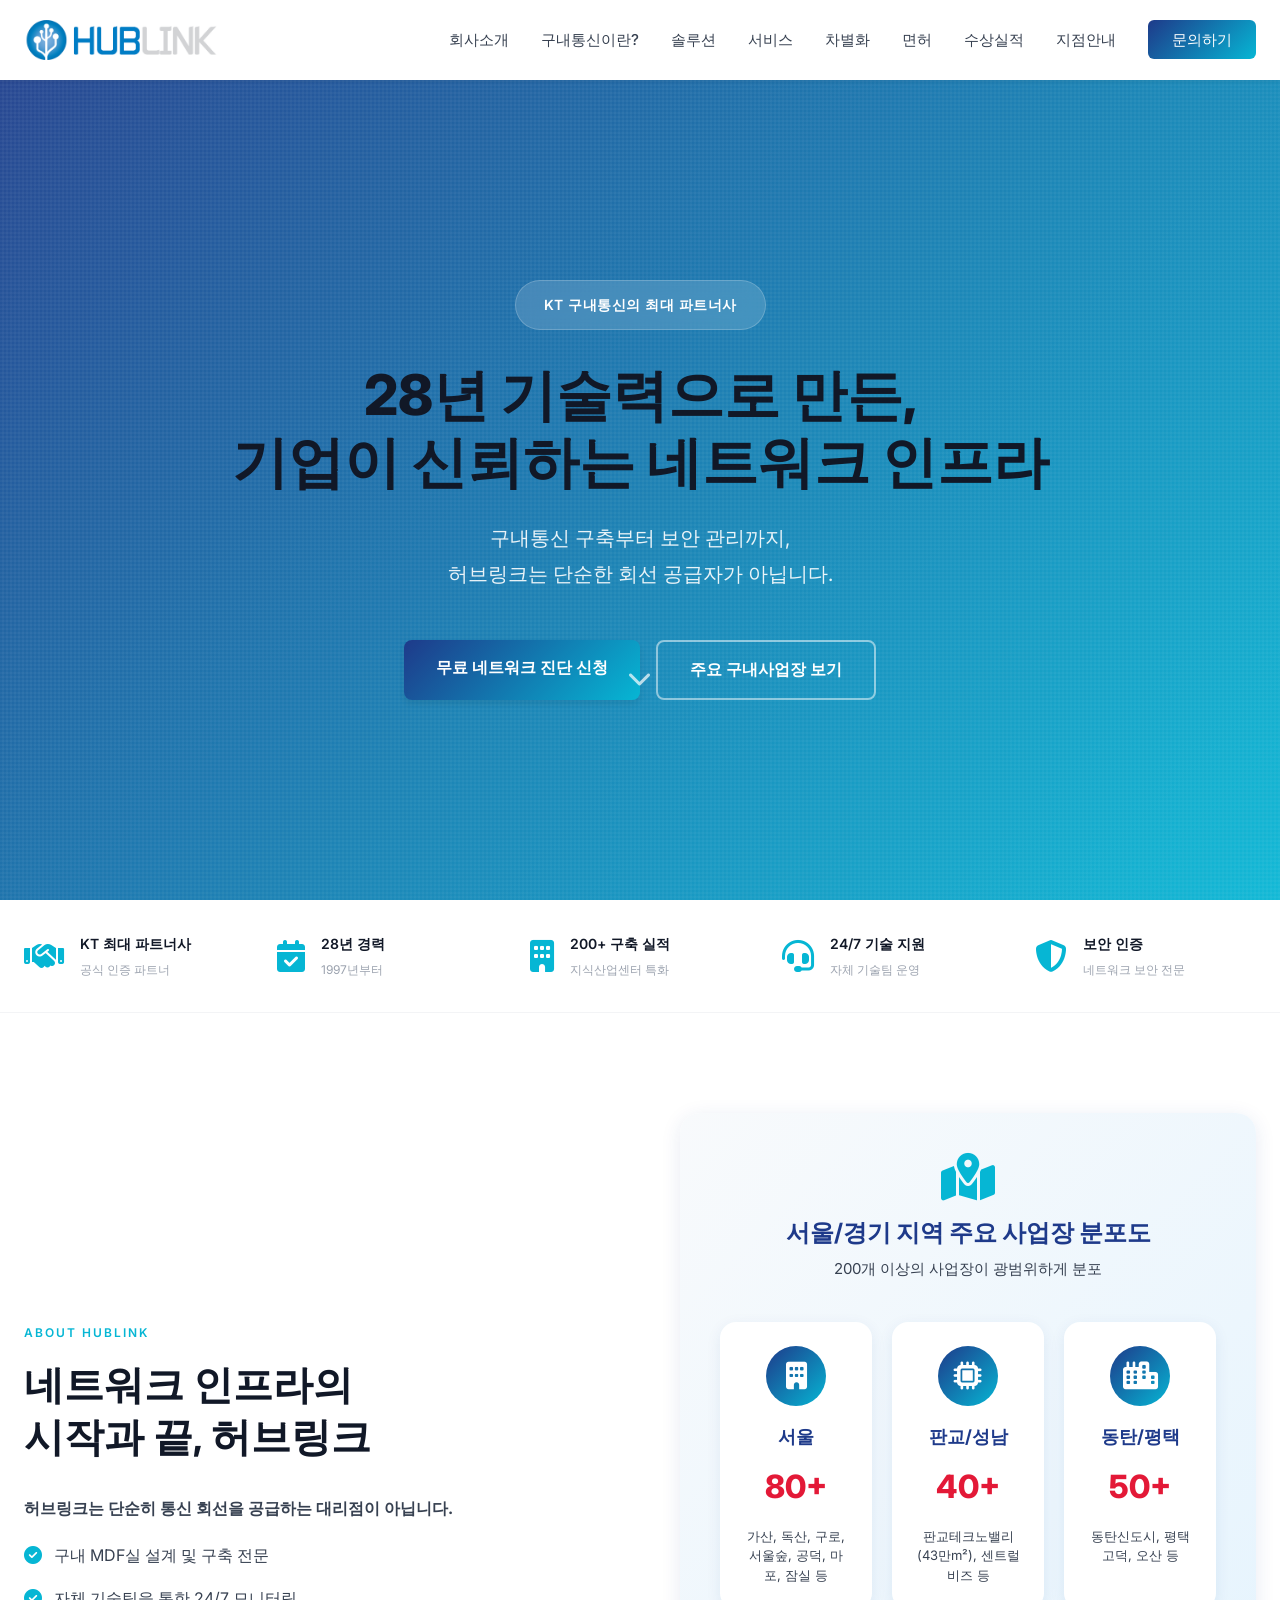
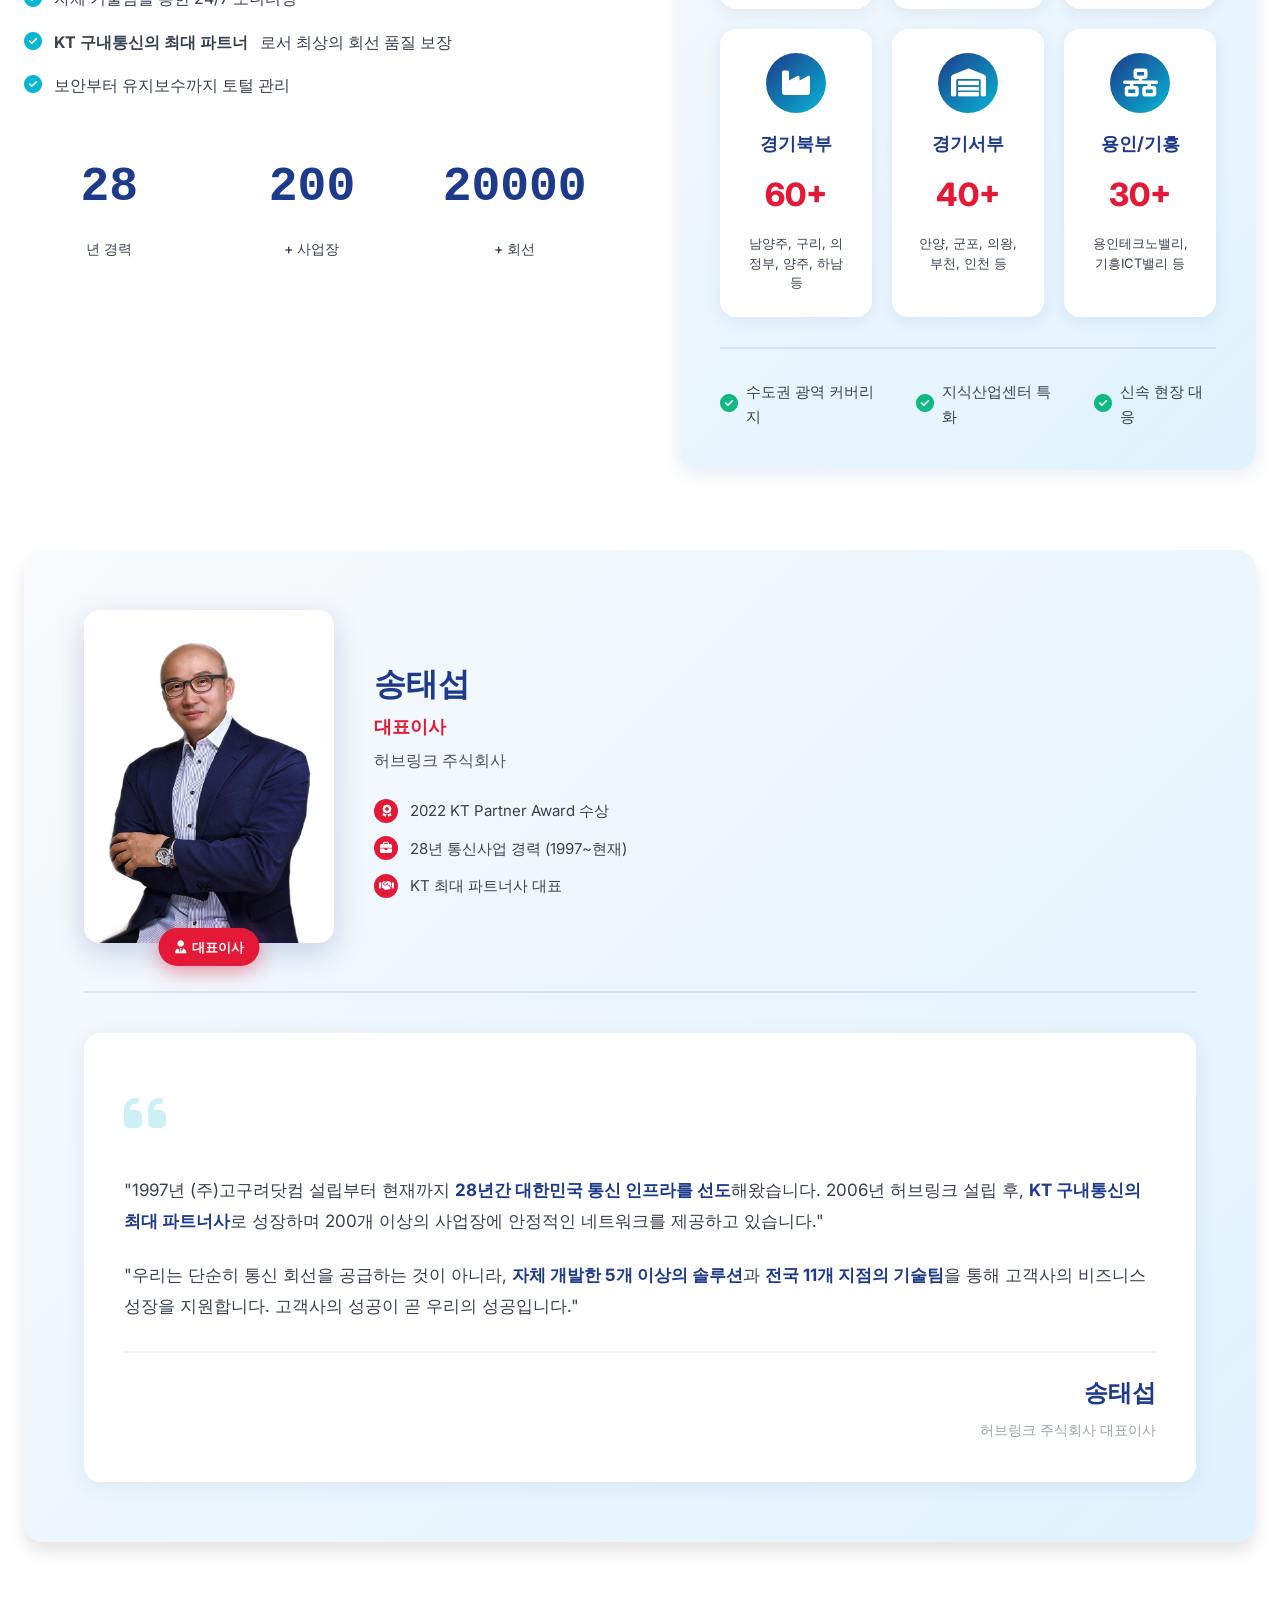
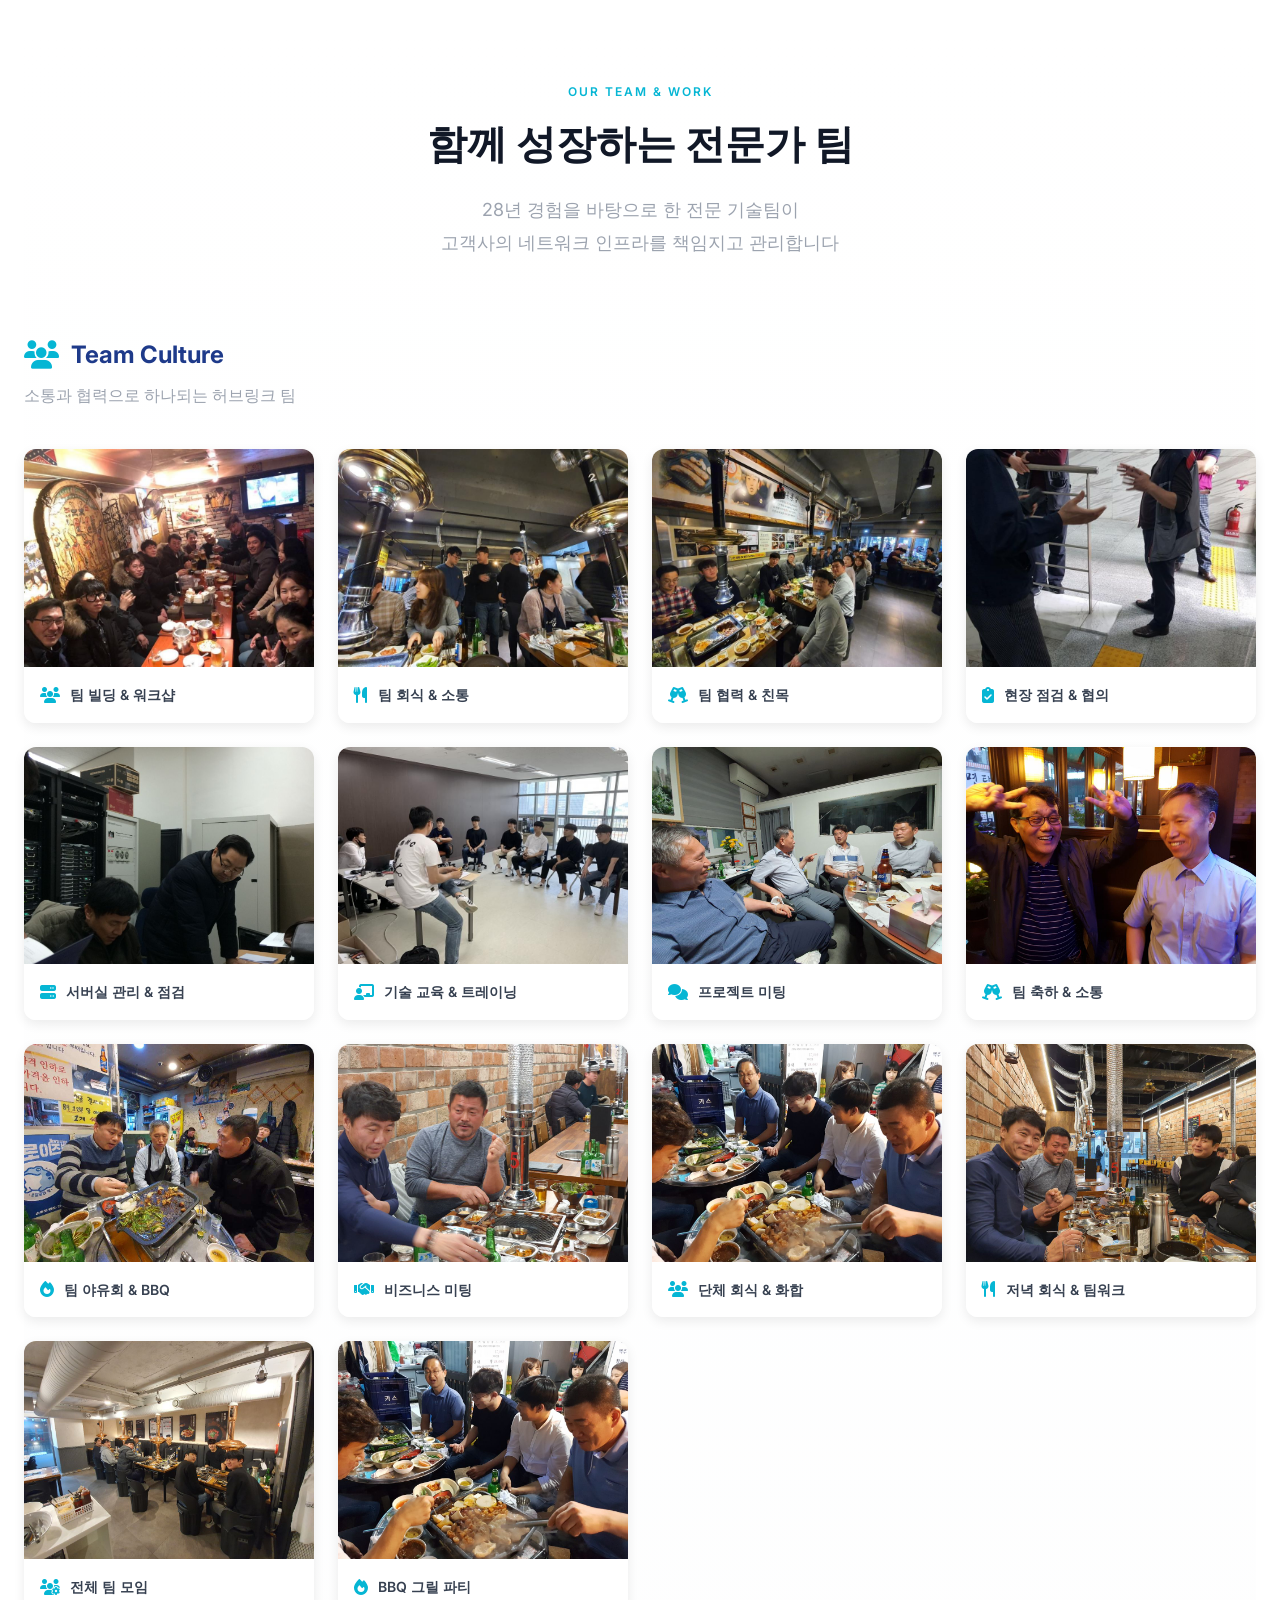
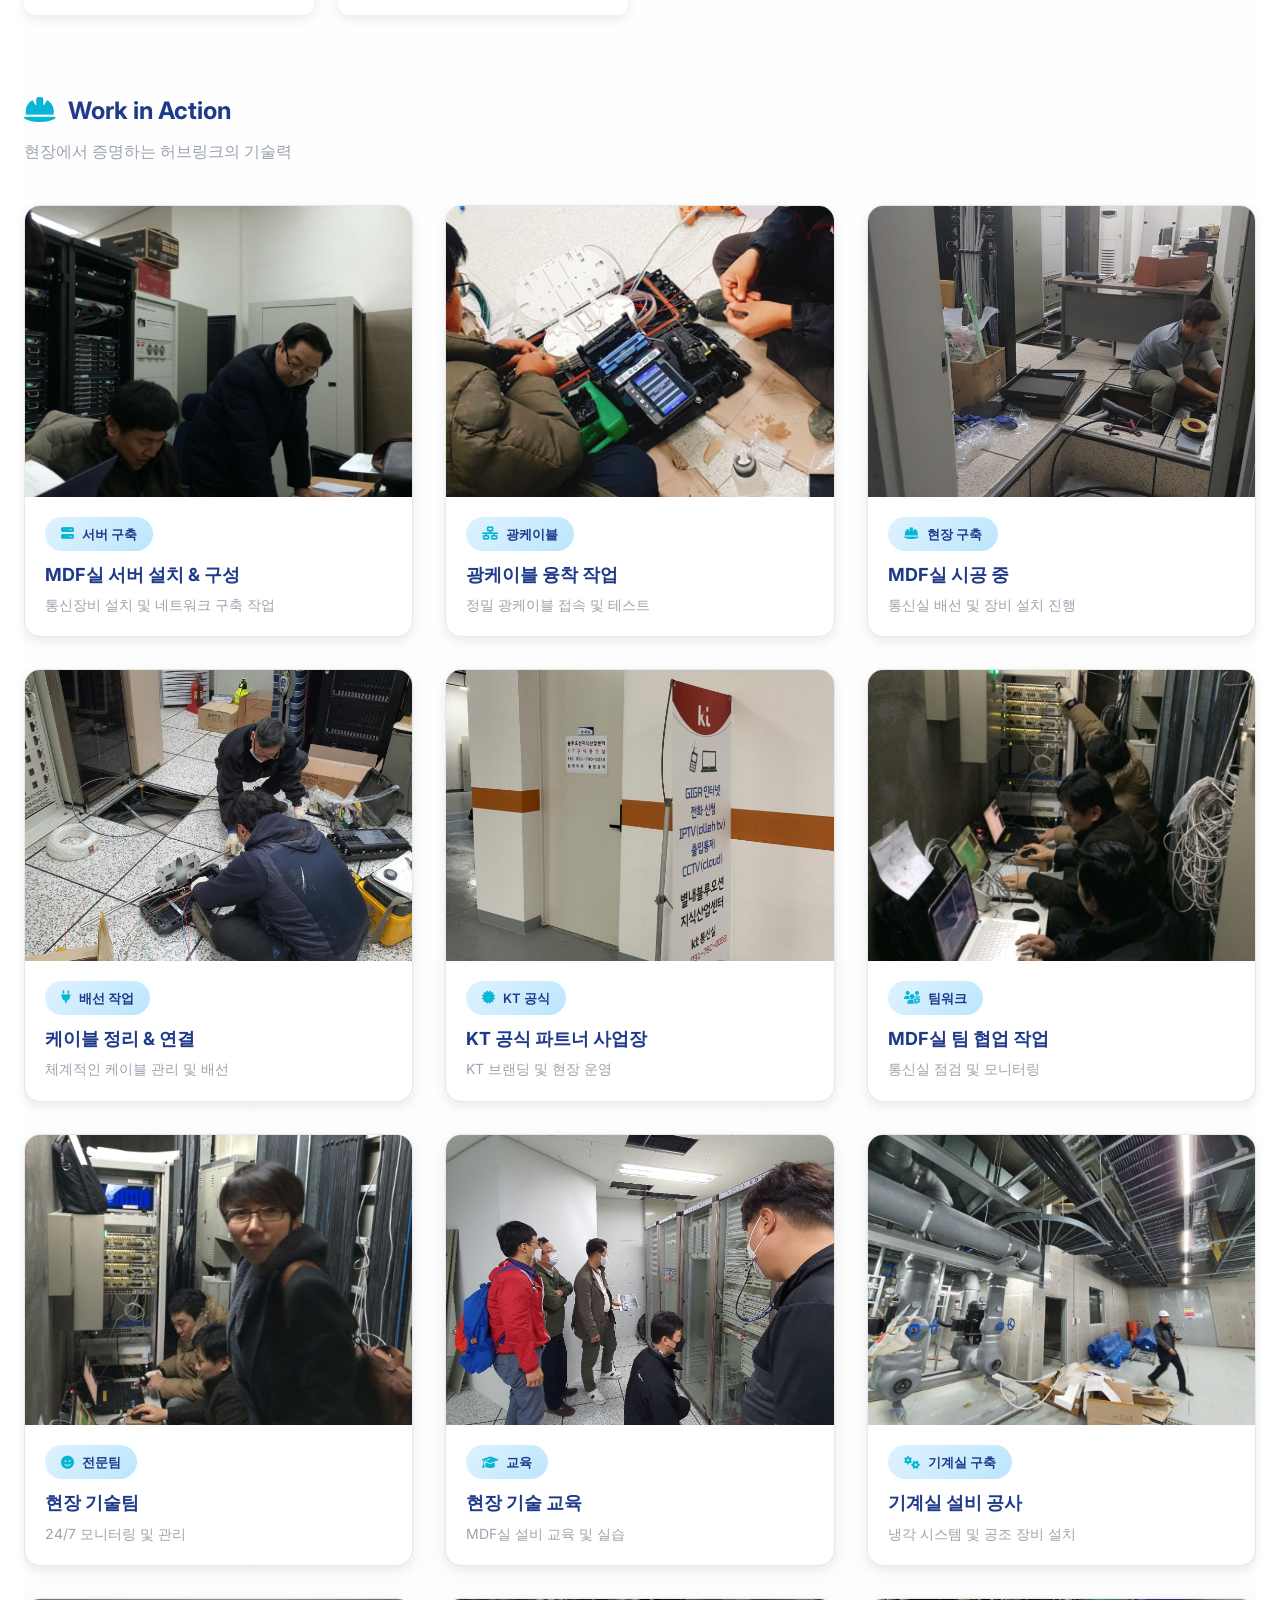
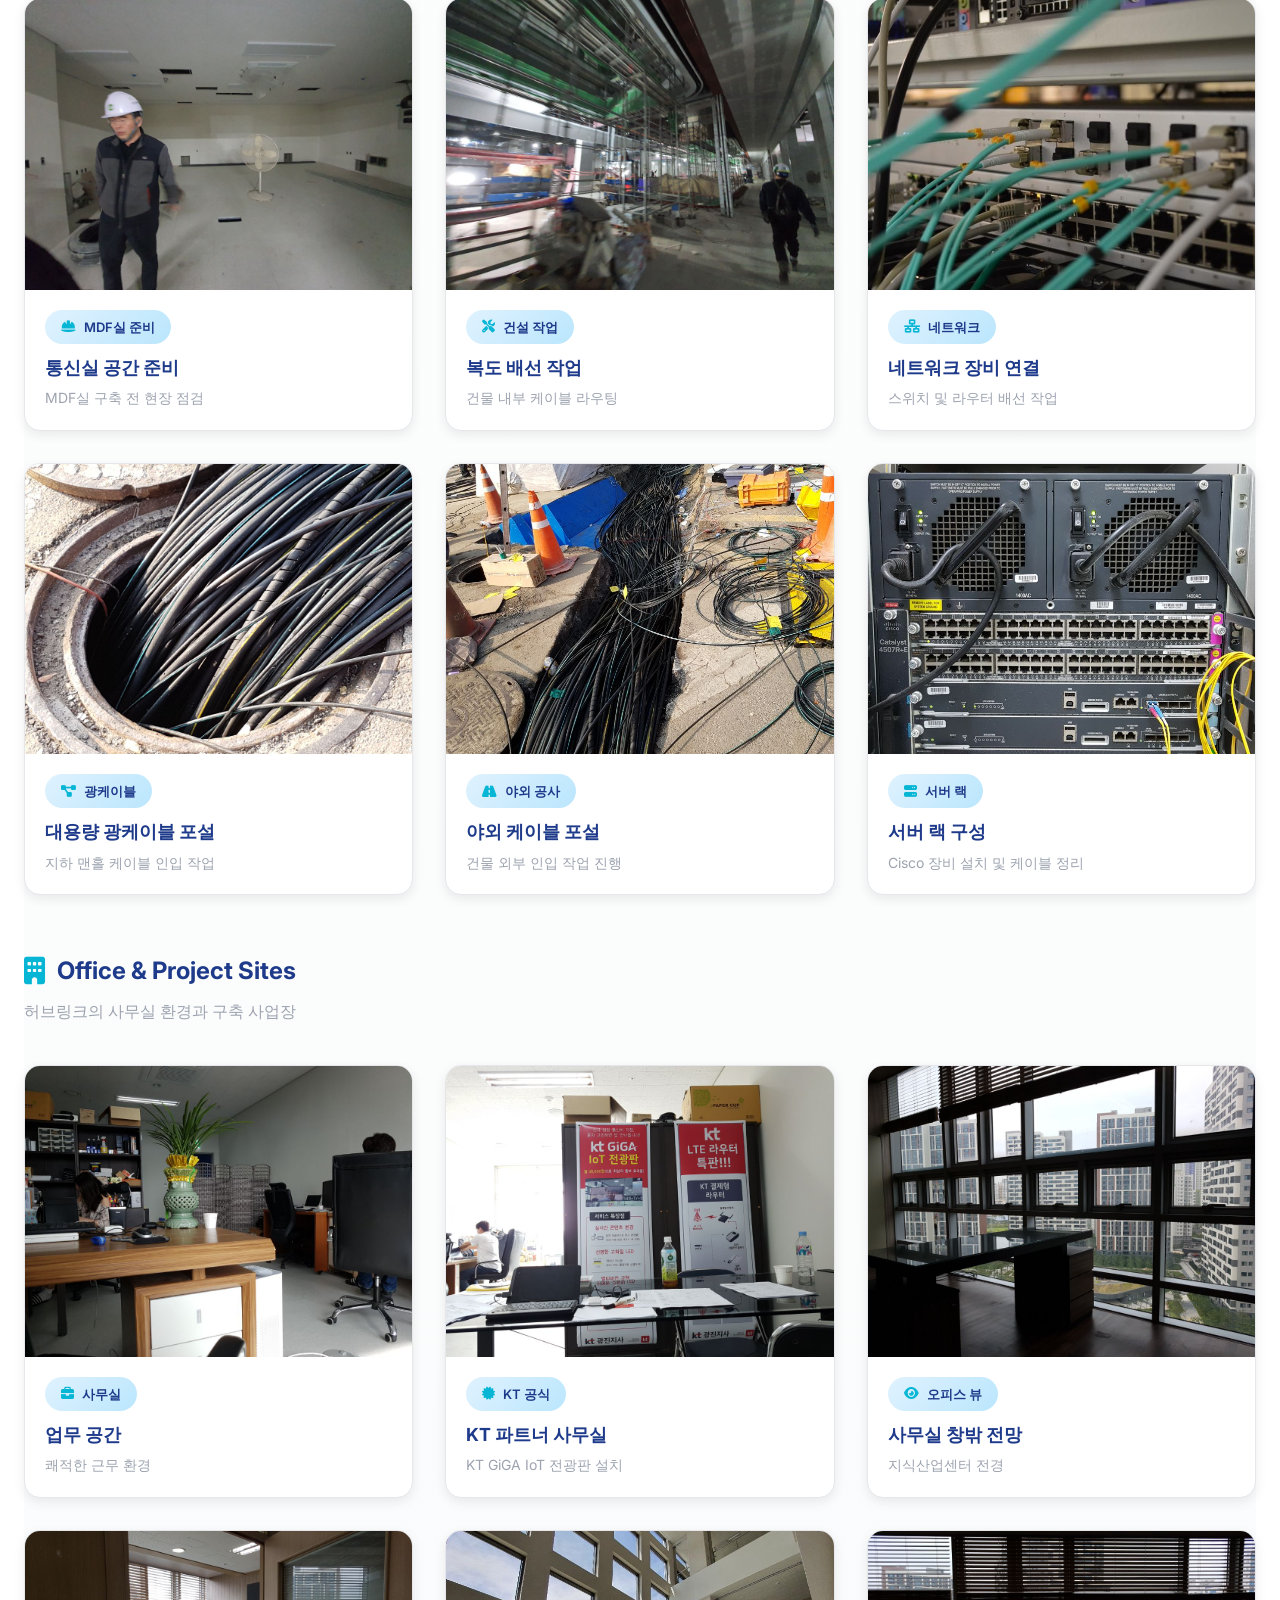
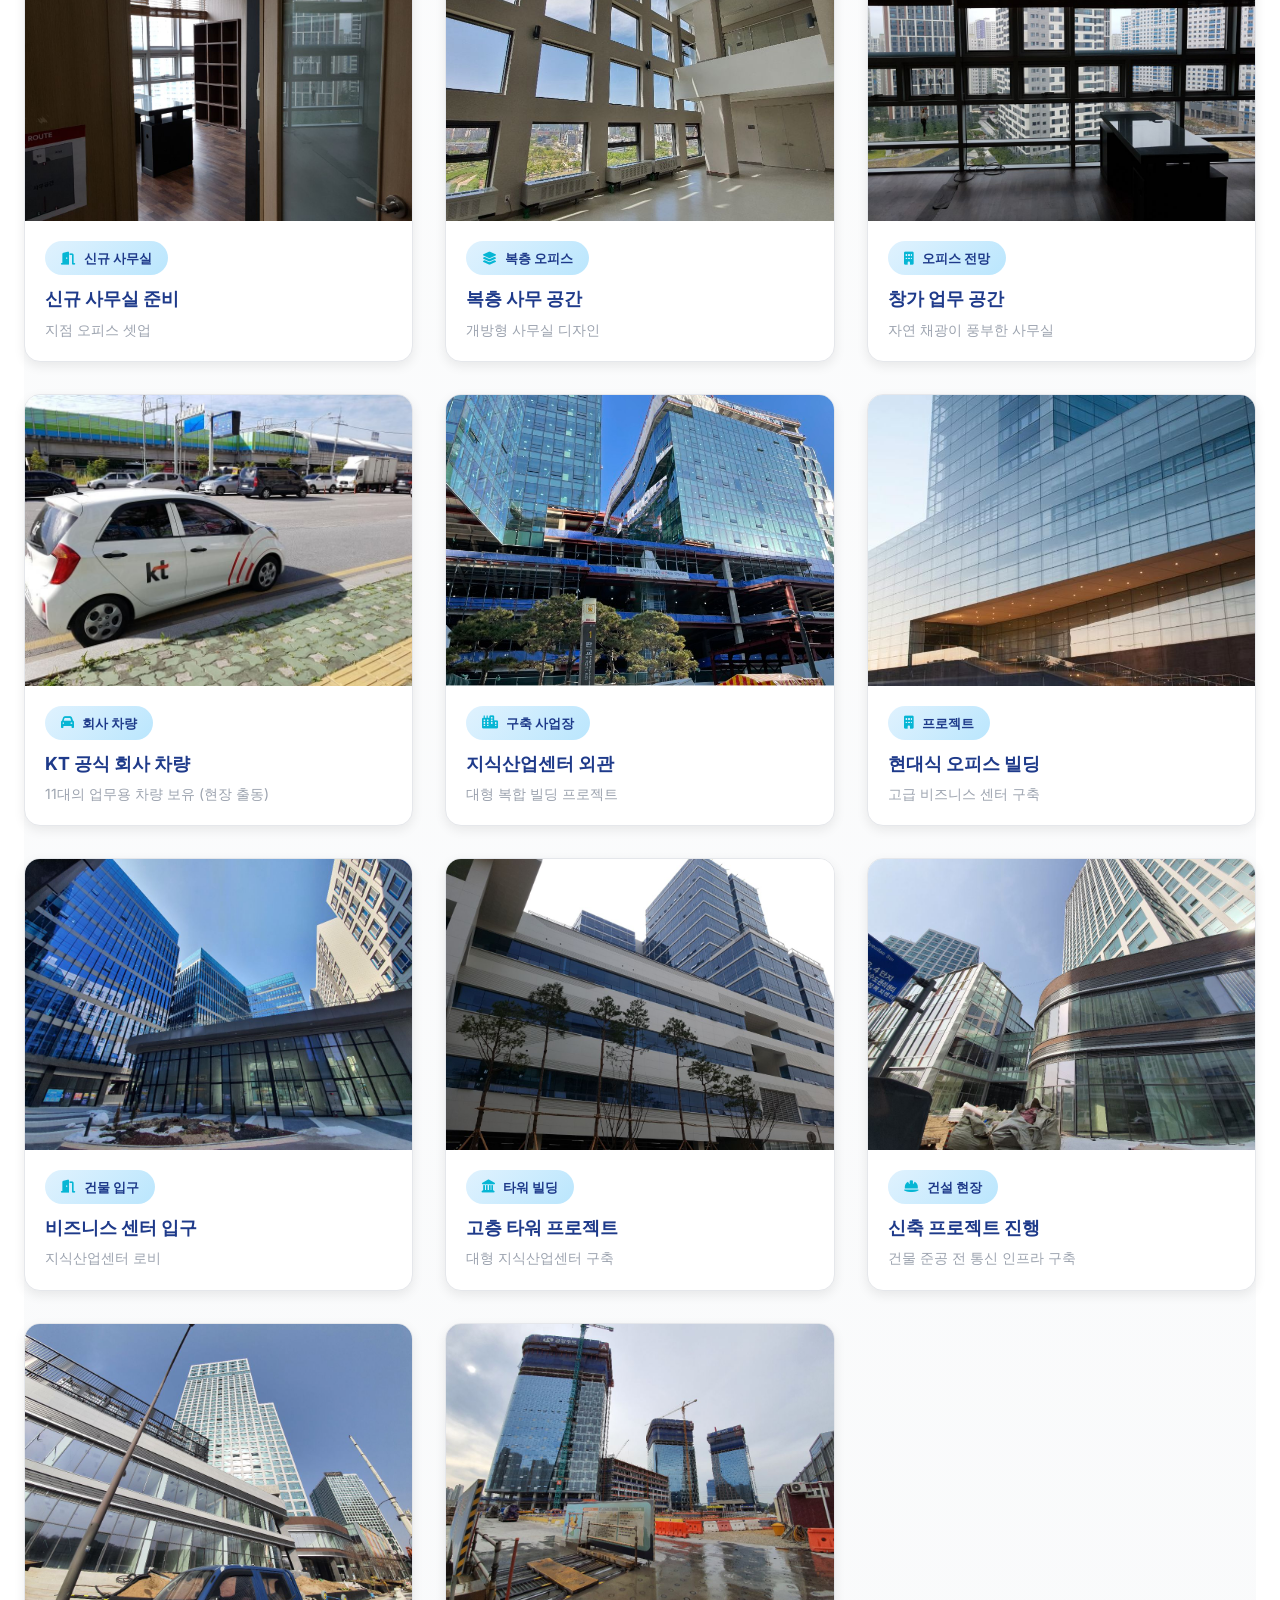
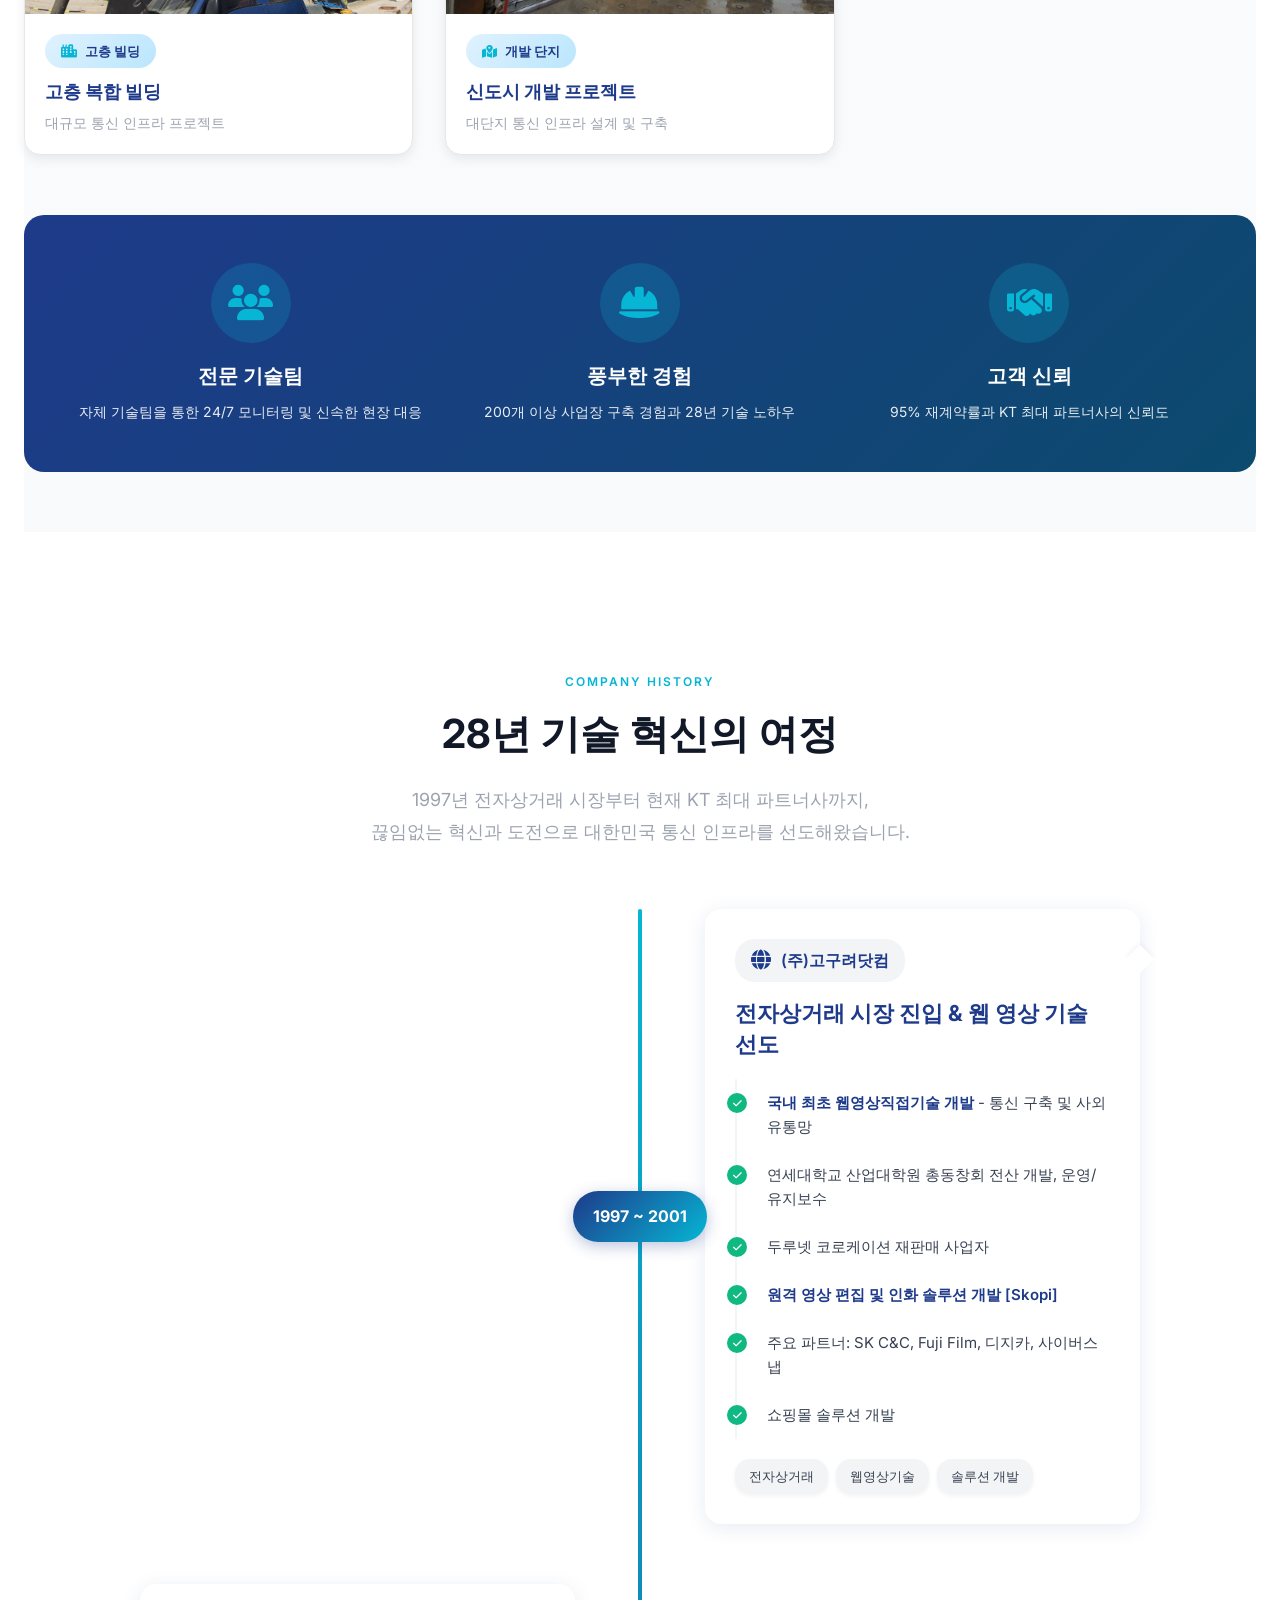
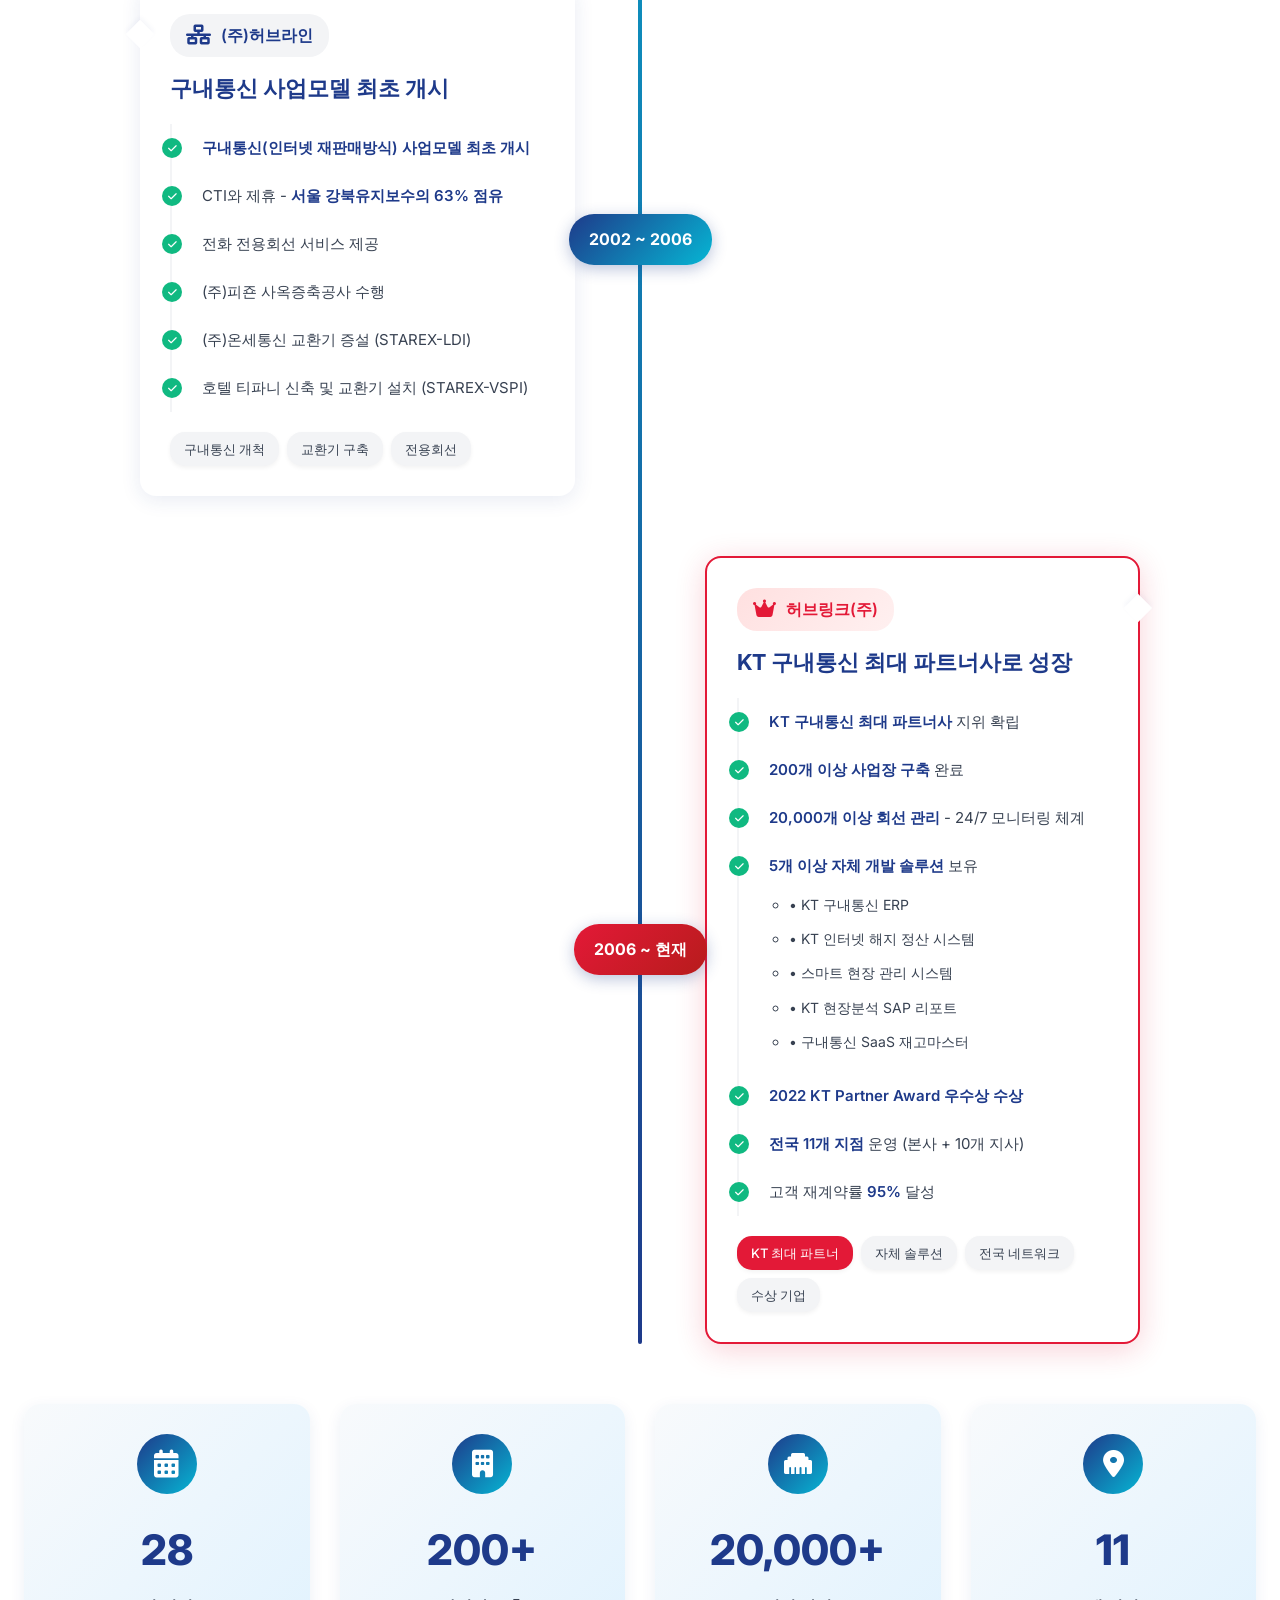
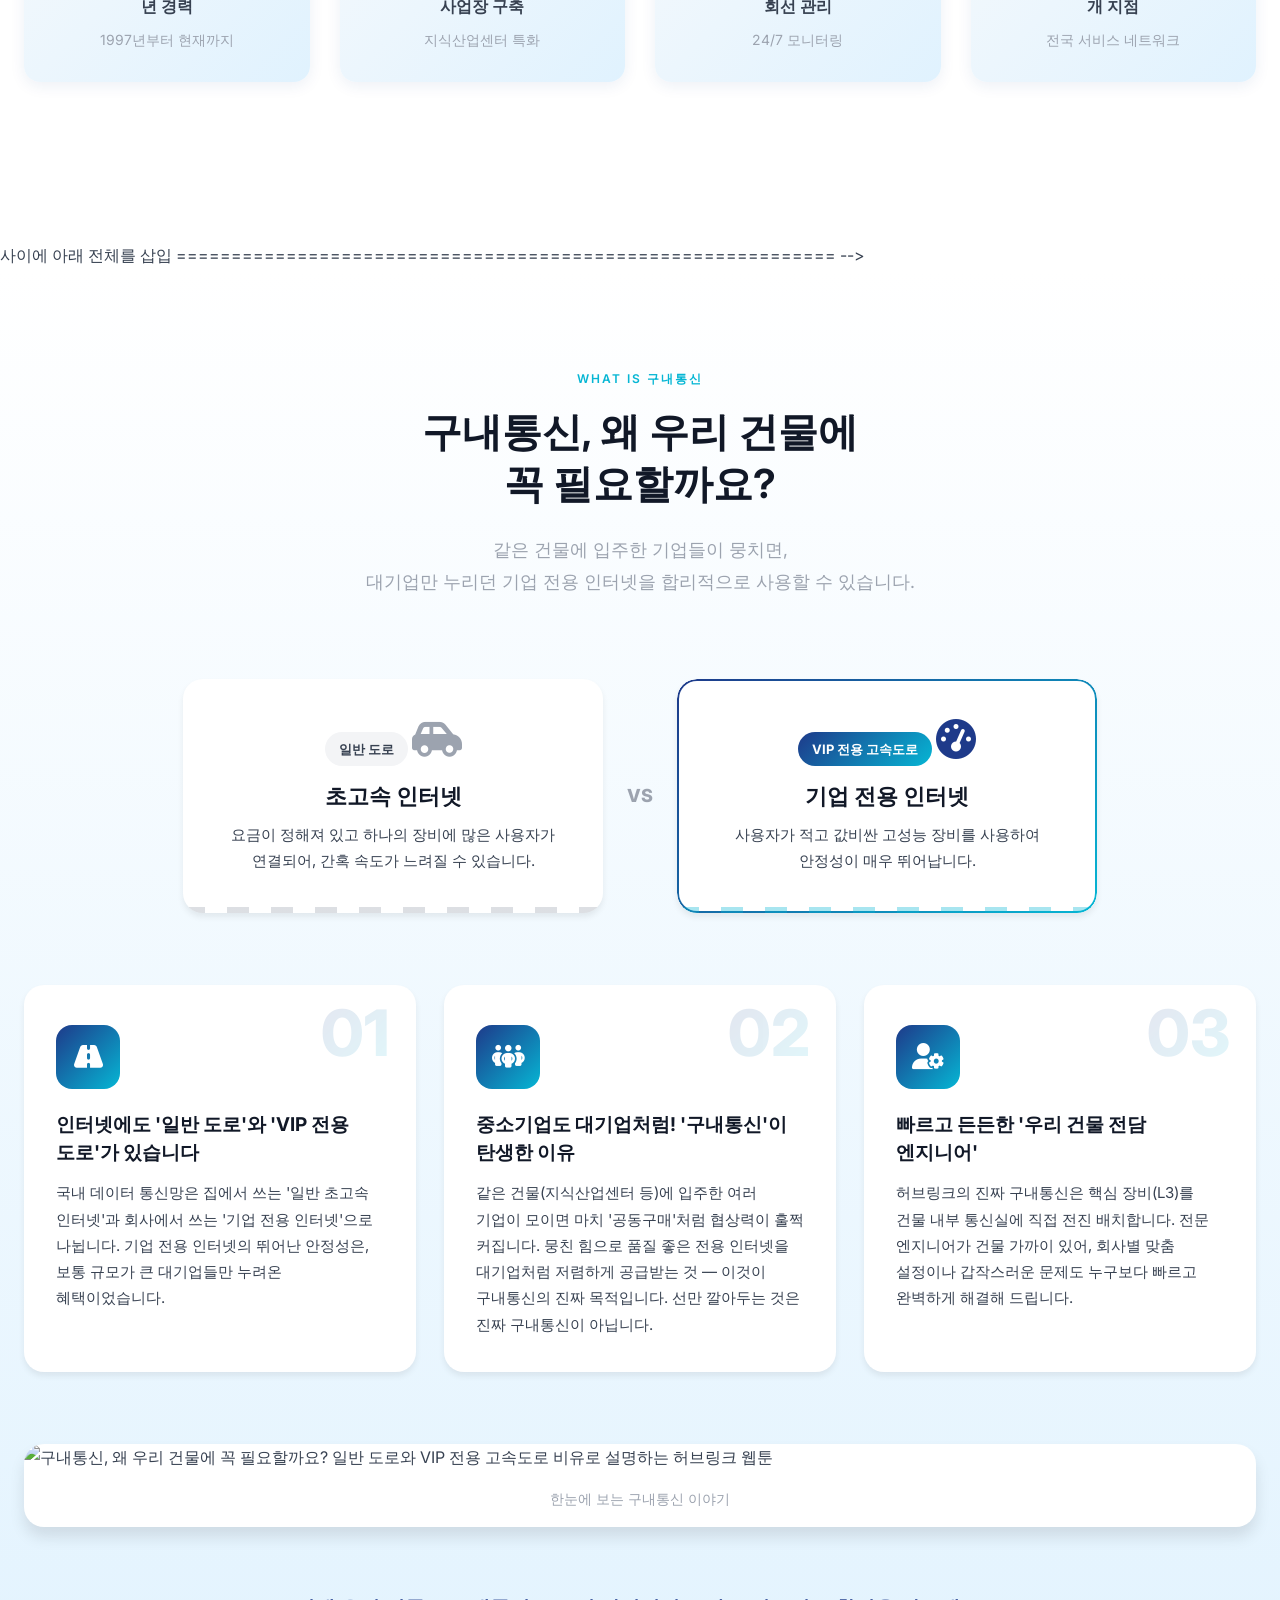
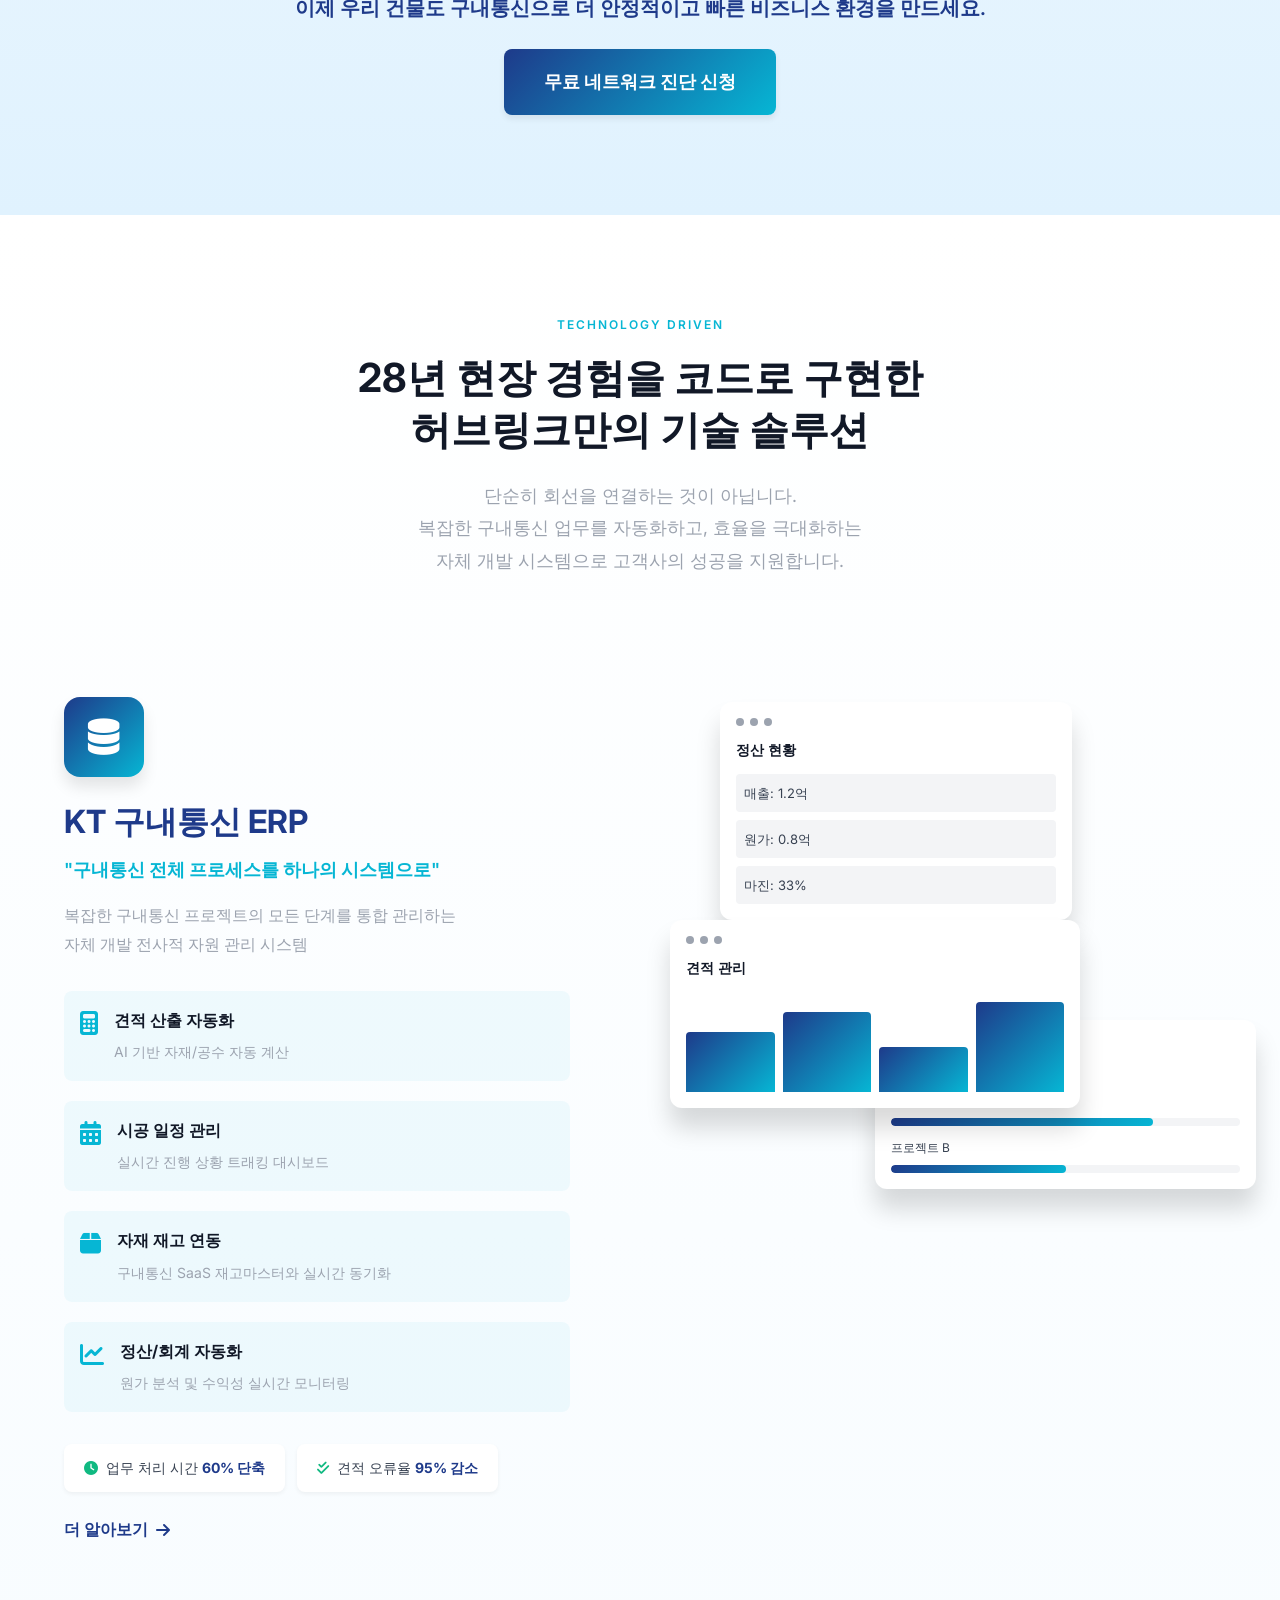
==== commit a7eebca2: "Add files via upload" ====
--- a/index.html
+++ b/index.html
@@ -31,6 +31,7 @@
             <div class="nav-menu" id="nav-menu">
                 <ul class="nav-list">
                     <li class="nav-item"><a href="#about" class="nav-link">회사소개</a></li>
+                    <li class="nav-item"><a href="#gunae" class="nav-link">구내통신이란?</a></li>
                     <li class="nav-item"><a href="#solutions" class="nav-link">솔루션</a></li>
                     <li class="nav-item"><a href="#services" class="nav-link">서비스</a></li>
                     <li class="nav-item"><a href="#why-hublink" class="nav-link">차별화</a></li>
@@ -1088,7 +1089,7 @@
                         <div class="timeline-content">
                             <div class="company-logo-badge kt-partner">
                                 <i class="fas fa-crown"></i>
-                                <span>(주)허브링크</span>
+                                <span>허브링크(주)</span>
                             </div>
                             <h3 class="timeline-title">KT 구내통신 최대 파트너사로 성장</h3>
                             <ul class="timeline-achievements">
@@ -1156,7 +1157,83 @@
             </div>
         </div>
     </section>
-
+<!-- ============================================================
+  [삽입 위치 1] 네비게이션: index.html 33번 줄 "회사소개" <li> 바로 아래에 추가
+  <li class="nav-item"><a href="#gunae" class="nav-link">구내통신이란?</a></li>
+  (푸터 메뉴에도 동일 링크를 넣으려면 2759번 줄 부근 "솔루션" 위에 추가)
+============================================================ -->
+
+<!-- ============================================================
+  [삽입 위치 2] index.html 1158번 줄 </section> 와
+  1160번 줄 <!-- Tech Solutions Section --> 사이에 아래 전체를 삽입
+============================================================ -->
+
+<!-- What is 구내통신 Section -->
+<section class="gunae-intro" id="gunae">
+    <div class="container">
+        <div class="section-intro">
+            <div class="section-label">WHAT IS 구내통신</div>
+            <h2 class="section-title">구내통신, 왜 우리 건물에<br>꼭 필요할까요?</h2>
+            <p class="section-subtitle">
+                같은 건물에 입주한 기업들이 뭉치면,<br>
+                대기업만 누리던 기업 전용 인터넷을 합리적으로 사용할 수 있습니다.
+            </p>
+        </div>
+
+        <!-- 도로 비유 비교 -->
+        <div class="gunae-compare gunae-reveal">
+            <div class="gunae-road gunae-road--normal">
+                <span class="gunae-road-tag">일반 도로</span>
+                <i class="fas fa-car-side" aria-hidden="true"></i>
+                <h4>초고속 인터넷</h4>
+                <p>요금이 정해져 있고 하나의 장비에 많은 사용자가 연결되어, 간혹 속도가 느려질 수 있습니다.</p>
+            </div>
+            <div class="gunae-vs">VS</div>
+            <div class="gunae-road gunae-road--vip">
+                <span class="gunae-road-tag">VIP 전용 고속도로</span>
+                <i class="fas fa-gauge-high" aria-hidden="true"></i>
+                <h4>기업 전용 인터넷</h4>
+                <p>사용자가 적고 값비싼 고성능 장비를 사용하여 안정성이 매우 뛰어납니다.</p>
+            </div>
+        </div>
+
+        <!-- 3 핵심 개념 카드 -->
+        <div class="gunae-cards">
+            <article class="gunae-card gunae-reveal">
+                <span class="gunae-card-num">01</span>
+                <div class="gunae-card-icon"><i class="fas fa-road" aria-hidden="true"></i></div>
+                <h3>인터넷에도 '일반 도로'와 'VIP 전용 도로'가 있습니다</h3>
+                <p>국내 데이터 통신망은 집에서 쓰는 '일반 초고속 인터넷'과 회사에서 쓰는 '기업 전용 인터넷'으로 나뉩니다. 기업 전용 인터넷의 뛰어난 안정성은, 보통 규모가 큰 대기업들만 누려온 혜택이었습니다.</p>
+            </article>
+            <article class="gunae-card gunae-reveal">
+                <span class="gunae-card-num">02</span>
+                <div class="gunae-card-icon"><i class="fas fa-people-group" aria-hidden="true"></i></div>
+                <h3>중소기업도 대기업처럼! '구내통신'이 탄생한 이유</h3>
+                <p>같은 건물(지식산업센터 등)에 입주한 여러 기업이 모이면 마치 '공동구매'처럼 협상력이 훌쩍 커집니다. 뭉친 힘으로 품질 좋은 전용 인터넷을 대기업처럼 저렴하게 공급받는 것 — 이것이 구내통신의 진짜 목적입니다. 선만 깔아두는 것은 진짜 구내통신이 아닙니다.</p>
+            </article>
+            <article class="gunae-card gunae-reveal">
+                <span class="gunae-card-num">03</span>
+                <div class="gunae-card-icon"><i class="fas fa-user-gear" aria-hidden="true"></i></div>
+                <h3>빠르고 든든한 '우리 건물 전담 엔지니어'</h3>
+                <p>허브링크의 진짜 구내통신은 핵심 장비(L3)를 건물 내부 통신실에 직접 전진 배치합니다. 전문 엔지니어가 건물 가까이 있어, 회사별 맞춤 설정이나 갑작스러운 문제도 누구보다 빠르고 완벽하게 해결해 드립니다.</p>
+            </article>
+        </div>
+
+        <!-- 웹툰 (첨부 이미지를 assets/gunae-tongsin-webtoon.png 로 커밋) -->
+        <figure class="gunae-webtoon gunae-reveal">
+            <img src="assets/gunae-tongsin-webtoon.png"
+                 alt="구내통신, 왜 우리 건물에 꼭 필요할까요? 일반 도로와 VIP 전용 고속도로 비유로 설명하는 허브링크 웹툰"
+                 loading="lazy">
+            <figcaption>한눈에 보는 구내통신 이야기</figcaption>
+        </figure>
+
+        <!-- CTA -->
+        <div class="gunae-cta gunae-reveal">
+            <p>이제 우리 건물도 구내통신으로 더 안정적이고 빠른 비즈니스 환경을 만드세요.</p>
+            <a href="#contact" class="btn btn-primary btn-large">무료 네트워크 진단 신청</a>
+        </div>
+    </div>
+</section>
     <!-- Tech Solutions Section -->
     <section class="tech-solutions" id="solutions">
         <div class="container">
@@ -2419,6 +2496,15 @@
                     <div class="client-item">서울숲 드림타워</div>
                     <div class="client-item">서울숲 하우스디세종타워</div>
                     <div class="client-item">가산 하우스디 더스카이밸리1차</div>
+                    <div class="client-item">창동민자역사</div>
+                    <div class="client-item">아차산백악관타워</div>
+                    <div class="client-item">강변청년주택</div>
+                    <div class="client-item">성북팰리스</div>
+                    <div class="client-item">신광교 디에르레이크파크</div>
+                    <div class="client-item">더 리브세종타워</div>
+                    <div class="client-item">평택 오션센트럴비즈타워</div>
+                    <div class="client-item">용인 에스원스마트빌</div>
+                    <div class="client-item">현대테라타워 영통패스트웍스</div>
                 </div>
                 <div class="client-more">
                     <p>그 외 다수 사업장...</p>
@@ -2450,7 +2536,7 @@
                             <i class="fas fa-envelope"></i>
                             <div>
                                 <strong>이메일</strong>
-                                <span>gold@hublink.kr</span>
+                                <span>jisuk@hublink.kr</span>
                             </div>
                         </div>
                         <div class="contact-item">
@@ -2764,16 +2850,16 @@
                     <h4>문의</h4>
                     <ul>
                         <li><i class="fas fa-phone"></i> 02-2025-0000</li>
-                        <li><i class="fas fa-envelope"></i> gold@hublink.kr</li>
+                        <li><i class="fas fa-envelope"></i> <a href="/cdn-cgi/l/email-protection" class="__cf_email__" data-cfemail="bcd6d5cfc9d7fcd4c9ded0d5d2d792d7ce">[email&#160;protected]</a></li>
                         <li><i class="fas fa-clock"></i> 평일 10:00-17:00</li>
                     </ul>
                 </div>
             </div>
             <div class="footer-middle">
                 <div class="company-info">
-                    <p>(주)허브링크 | 대표이사: 송태섭 | 설립: 2006년</p>
+                    <p>허브링크(주) | 대표이사: 송태섭 | 설립: 2006년</p>
                     <p>주소: 서울시 송파구 법원로11길7 문정현대지식산업센터 B동 202호</p>
-                    <p>전화: 02-2025-0000 | 이메일: gold@hublink.kr</p>
+                    <p>전화: 02-2025-0000 | 이메일: <a href="/cdn-cgi/l/email-protection" class="__cf_email__" data-cfemail="e08a8993958ba08895828c898e8bce8b92">[email&#160;protected]</a></p>
                 </div>
                 <div class="certifications">
                     <div class="cert-badge">KT 공식 파트너</div>
@@ -2791,6 +2877,7 @@
     </footer>
 
     <!-- JavaScript -->
-    <script src="js/main.js"></script>
+    <script data-cfasync="false" src="/cdn-cgi/scripts/5c5dd728/cloudflare-static/email-decode.min.js"></script><script src="js/main.js"></script>
+<script defer src="https://static.cloudflareinsights.com/beacon.min.js/v833ccba57c9e4d2798f2e76cebdd09a11778172276447" integrity="sha512-57MDmcccJXYtNnH+ZiBwzC4jb2rvgVCEokYN+L/nLlmO8rfYT/gIpW2A569iJ/3b+0UEasghjuZH/ma3wIs/EQ==" data-cf-beacon='{"version":"2024.11.0","token":"4edd5f8ec12a48cfa682ab8261b80a79","server_timing":{"name":{"cfCacheStatus":true,"cfEdge":true,"cfExtPri":true,"cfL4":true,"cfOrigin":true,"cfSpeedBrain":true},"location_startswith":null}}' crossorigin="anonymous"></script>
 </body>
 </html>
--- a/css/style.css
+++ b/css/style.css
@@ -4158,3 +4158,186 @@
         justify-content: center;
     }
 }
+/* ============================================================
+   [삽입] style.css 맨 끝에 아래 전체를 추가
+   구내통신이란? Section — 기존 디자인 토큰 사용
+============================================================ */
+.gunae-intro {
+    padding: var(--section-padding) 0;
+    background: var(--gradient-light);
+    overflow: hidden;
+}
+
+/* --- 스크롤 리빌 (기존 .visible 패턴과 동일) --- */
+.gunae-reveal {
+    opacity: 0;
+    transform: translateY(32px);
+    transition: opacity 0.6s ease, transform 0.6s ease;
+}
+.gunae-reveal.visible {
+    opacity: 1;
+    transform: translateY(0);
+}
+
+/* --- 도로 비유 비교 --- */
+.gunae-compare {
+    display: flex;
+    align-items: stretch;
+    justify-content: center;
+    gap: 24px;
+    margin: 56px 0 72px;
+    flex-wrap: wrap;
+}
+.gunae-road {
+    position: relative;
+    flex: 1 1 320px;
+    max-width: 420px;
+    padding: 40px 32px 40px;
+    border-radius: 20px;
+    background: var(--white);
+    box-shadow: var(--shadow-md);
+    text-align: center;
+    transition: var(--transition-base);
+    overflow: hidden;
+}
+.gunae-road::after {
+    content: '';
+    position: absolute;
+    left: 0; right: 0; bottom: 0;
+    height: 6px;
+    background-image: repeating-linear-gradient(90deg, currentColor 0 22px, transparent 22px 44px);
+    opacity: 0.35;
+    animation: gunae-lane 1.2s linear infinite;
+}
+.gunae-road i { font-size: 40px; margin-bottom: 14px; }
+.gunae-road h4 { font-size: 22px; margin: 6px 0 12px; color: var(--black); }
+.gunae-road p { color: var(--dark-gray); line-height: 1.7; font-size: 15px; word-break: keep-all; }
+.gunae-road-tag {
+    display: inline-block;
+    font-size: 13px; font-weight: 700;
+    padding: 6px 14px; border-radius: 999px;
+    margin-bottom: 10px;
+}
+.gunae-road--normal,
+.gunae-road--normal i { color: var(--medium-gray); }
+.gunae-road--normal .gunae-road-tag { background: var(--light-gray); color: var(--dark-gray); }
+.gunae-road--vip { color: var(--tech-cyan); }
+.gunae-road--vip i { color: var(--primary-navy); }
+.gunae-road--vip .gunae-road-tag { background: var(--gradient-primary); color: var(--white); }
+.gunae-road--vip::before {
+    content: '';
+    position: absolute; inset: 0;
+    border-radius: 20px;
+    padding: 2px;
+    background: var(--gradient-primary);
+    -webkit-mask: linear-gradient(#fff 0 0) content-box, linear-gradient(#fff 0 0);
+    -webkit-mask-composite: xor;
+            mask-composite: exclude;
+    pointer-events: none;
+}
+.gunae-vs {
+    align-self: center;
+    flex: 0 0 auto;
+    font-weight: 800; font-size: 18px;
+    color: var(--medium-gray);
+    animation: gunae-pulse 1.8s ease-in-out infinite;
+}
+
+/* --- 3 개념 카드 --- */
+.gunae-cards {
+    display: grid;
+    grid-template-columns: repeat(3, 1fr);
+    gap: 28px;
+    margin-bottom: 72px;
+}
+.gunae-card {
+    position: relative;
+    padding: 40px 32px 34px;
+    background: var(--white);
+    border-radius: 20px;
+    box-shadow: var(--shadow-md);
+    transition: var(--transition-base);
+    overflow: hidden;
+}
+.gunae-card-num {
+    position: absolute; top: 16px; right: 26px;
+    font-size: 64px; font-weight: 800; line-height: 1;
+    background: var(--gradient-primary);
+    -webkit-background-clip: text; background-clip: text;
+    -webkit-text-fill-color: transparent;
+    opacity: 0.12;
+    pointer-events: none;
+}
+.gunae-card-icon {
+    width: 64px; height: 64px;
+    display: flex; align-items: center; justify-content: center;
+    border-radius: 16px;
+    background: var(--gradient-primary);
+    color: var(--white); font-size: 26px;
+    margin-bottom: 22px;
+    transition: var(--transition-base);
+}
+.gunae-card h3 {
+    font-size: 19px; line-height: 1.45;
+    color: var(--black); margin-bottom: 14px;
+    word-break: keep-all;
+}
+.gunae-card p {
+    color: var(--dark-gray); line-height: 1.75;
+    font-size: 15px; word-break: keep-all;
+}
+
+/* --- 웹툰 --- */
+.gunae-webtoon {
+    margin: 0 0 64px;
+    border-radius: 20px;
+    overflow: hidden;
+    box-shadow: var(--shadow-lg);
+    background: var(--white);
+}
+.gunae-webtoon img {
+    display: block; width: 100%; height: auto;
+    transition: transform 0.6s ease;
+}
+.gunae-webtoon figcaption {
+    text-align: center; padding: 16px;
+    font-size: 14px; color: var(--medium-gray);
+}
+
+/* --- CTA --- */
+.gunae-cta { text-align: center; }
+.gunae-cta p {
+    font-size: 20px; font-weight: 600;
+    color: var(--primary-navy);
+    margin-bottom: 24px; word-break: keep-all;
+}
+
+/* --- Hover (리빌 이후에도 정상 동작하도록 뒤에 선언) --- */
+.gunae-road:hover { transform: translateY(-6px); box-shadow: var(--shadow-xl); }
+.gunae-card:hover { transform: translateY(-8px); box-shadow: var(--shadow-xl); }
+.gunae-card:hover .gunae-card-icon { transform: scale(1.08) rotate(-4deg); }
+.gunae-webtoon:hover img { transform: scale(1.01); }
+
+/* --- Keyframes --- */
+@keyframes gunae-lane { to { background-position: 44px 0; } }
+@keyframes gunae-pulse {
+    0%, 100% { transform: scale(1);    opacity: 0.6; }
+    50%      { transform: scale(1.18); opacity: 1;   }
+}
+
+/* --- 모바일 반응형 --- */
+@media (max-width: 768px) {
+    .gunae-cards { grid-template-columns: 1fr; gap: 20px; }
+    .gunae-compare { gap: 16px; margin: 36px 0 48px; }
+    .gunae-vs { font-size: 15px; }
+    .gunae-road { padding: 32px 24px; }
+    .gunae-card { padding: 32px 24px 28px; }
+    .gunae-card-num { font-size: 52px; }
+    .gunae-cta p { font-size: 17px; }
+}
+
+/* --- 모션 최소화 환경 배려 --- */
+@media (prefers-reduced-motion: reduce) {
+    .gunae-road::after, .gunae-vs { animation: none; }
+    .gunae-reveal { transition: none; }
+}
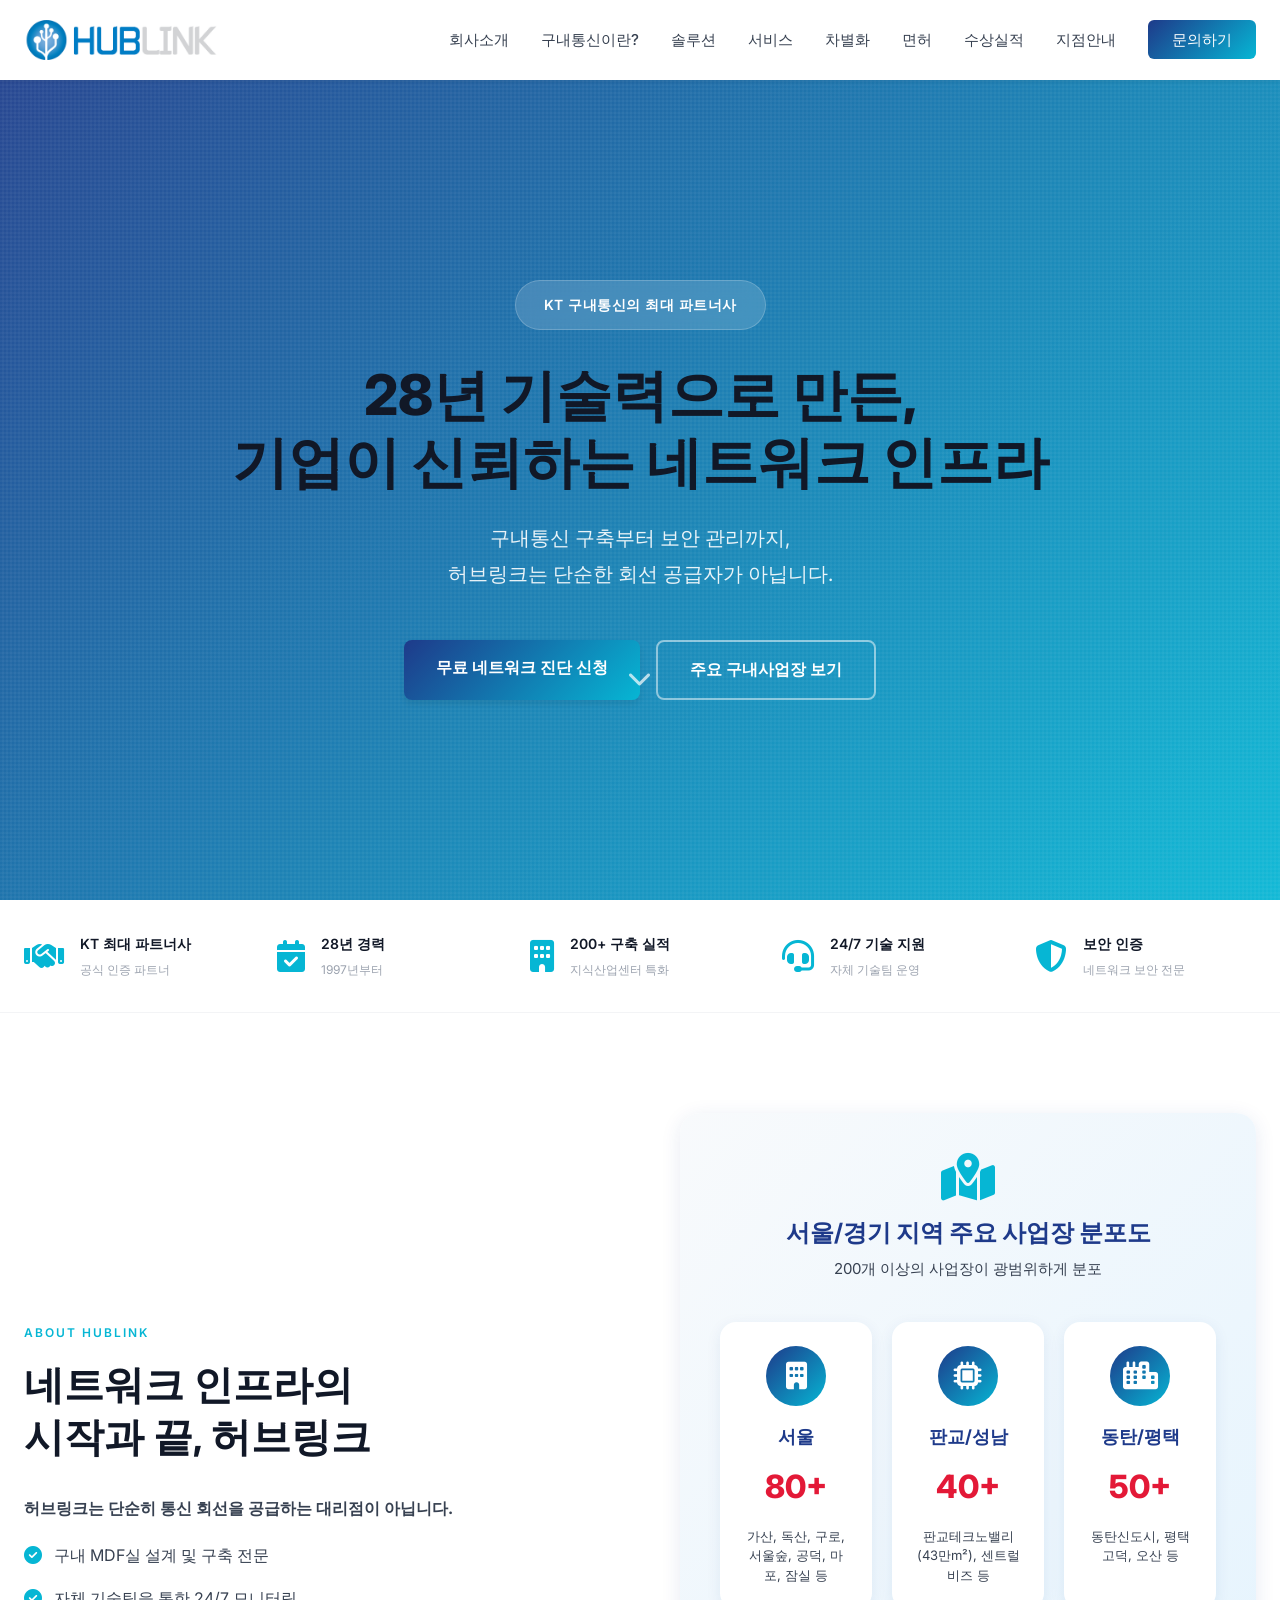
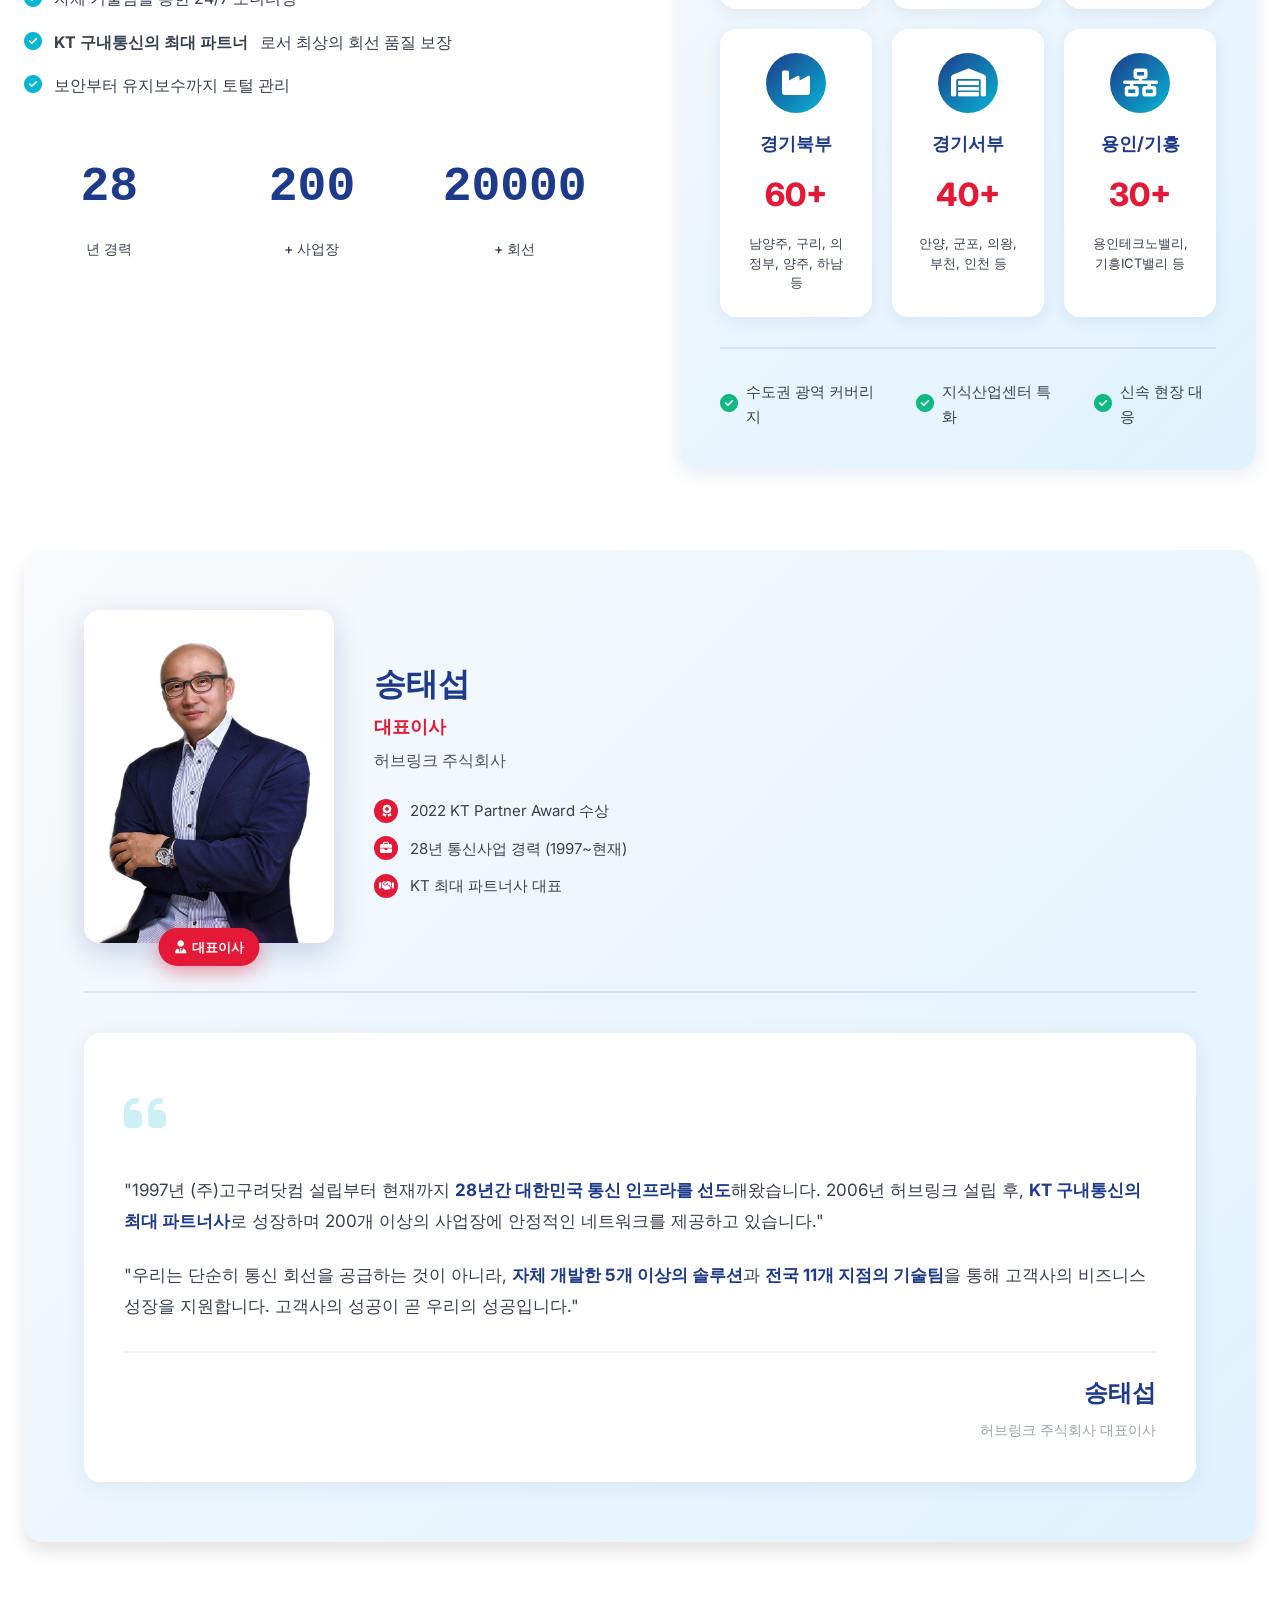
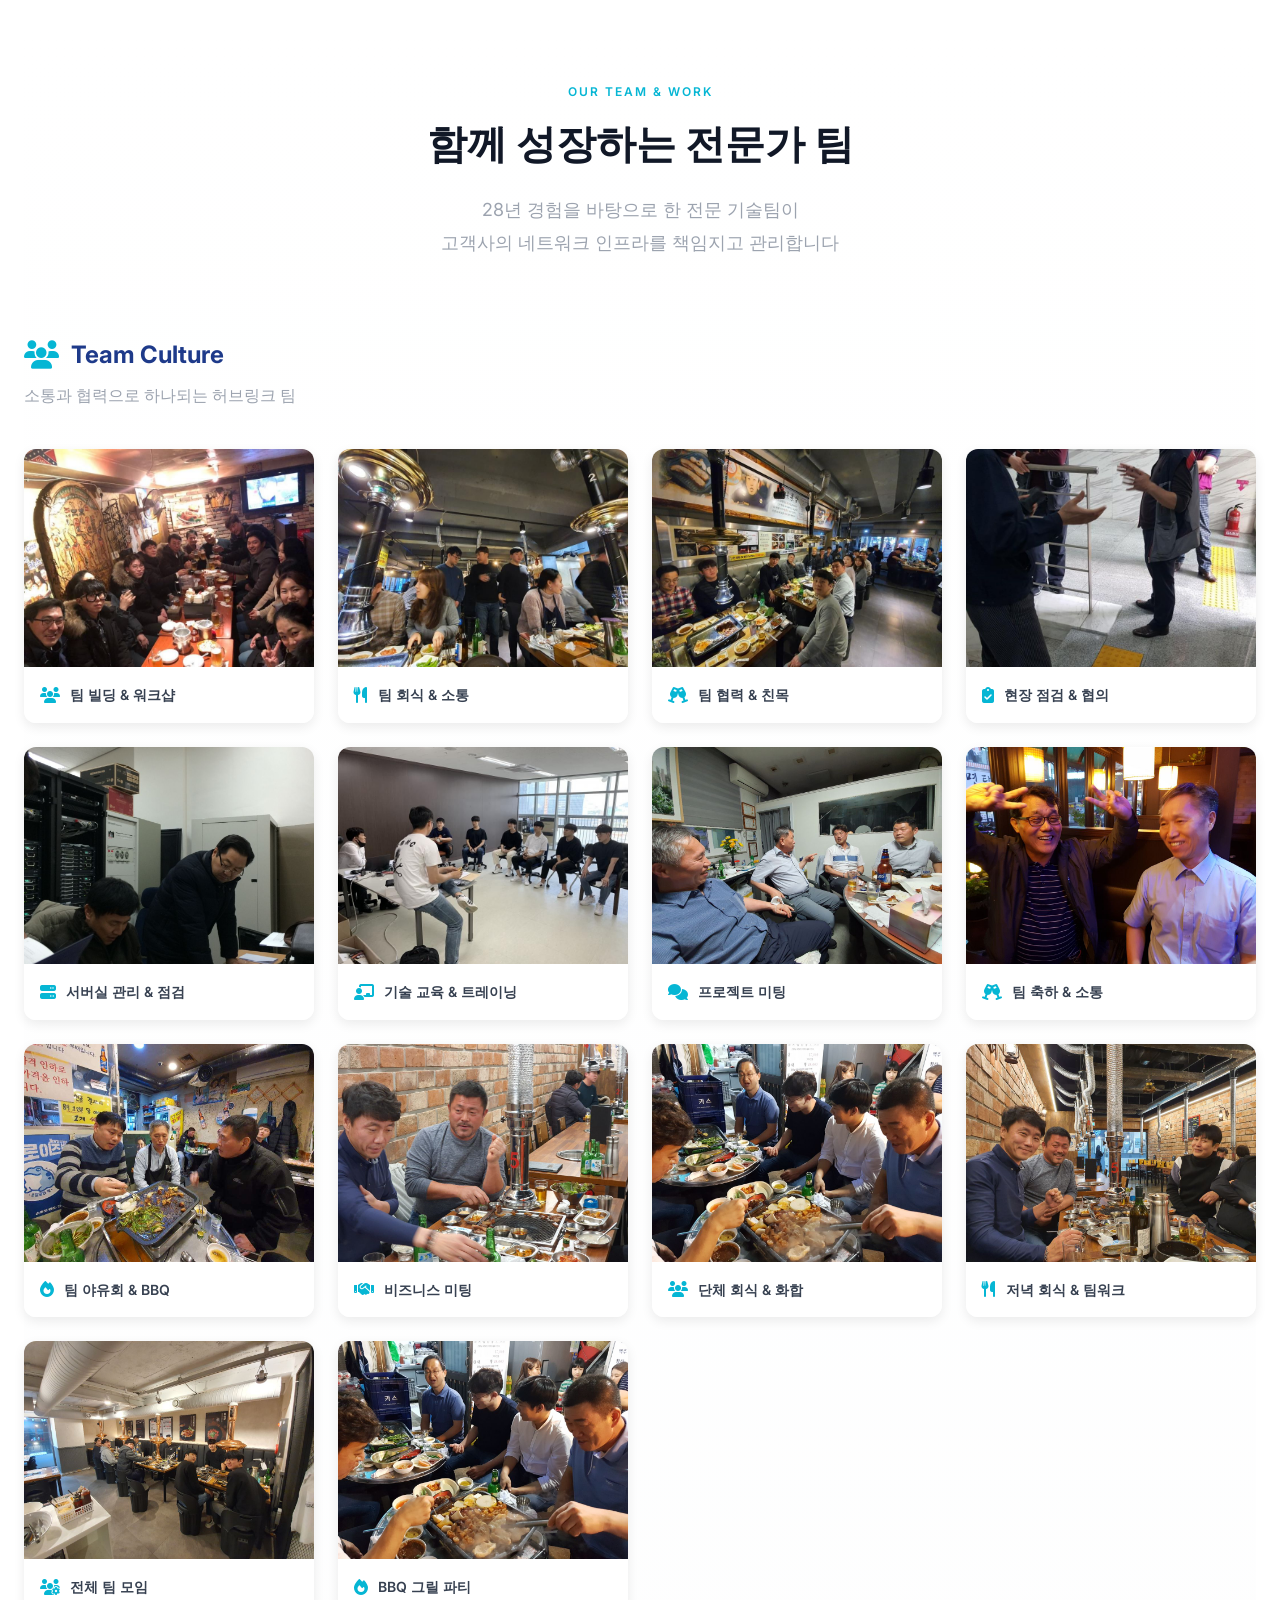
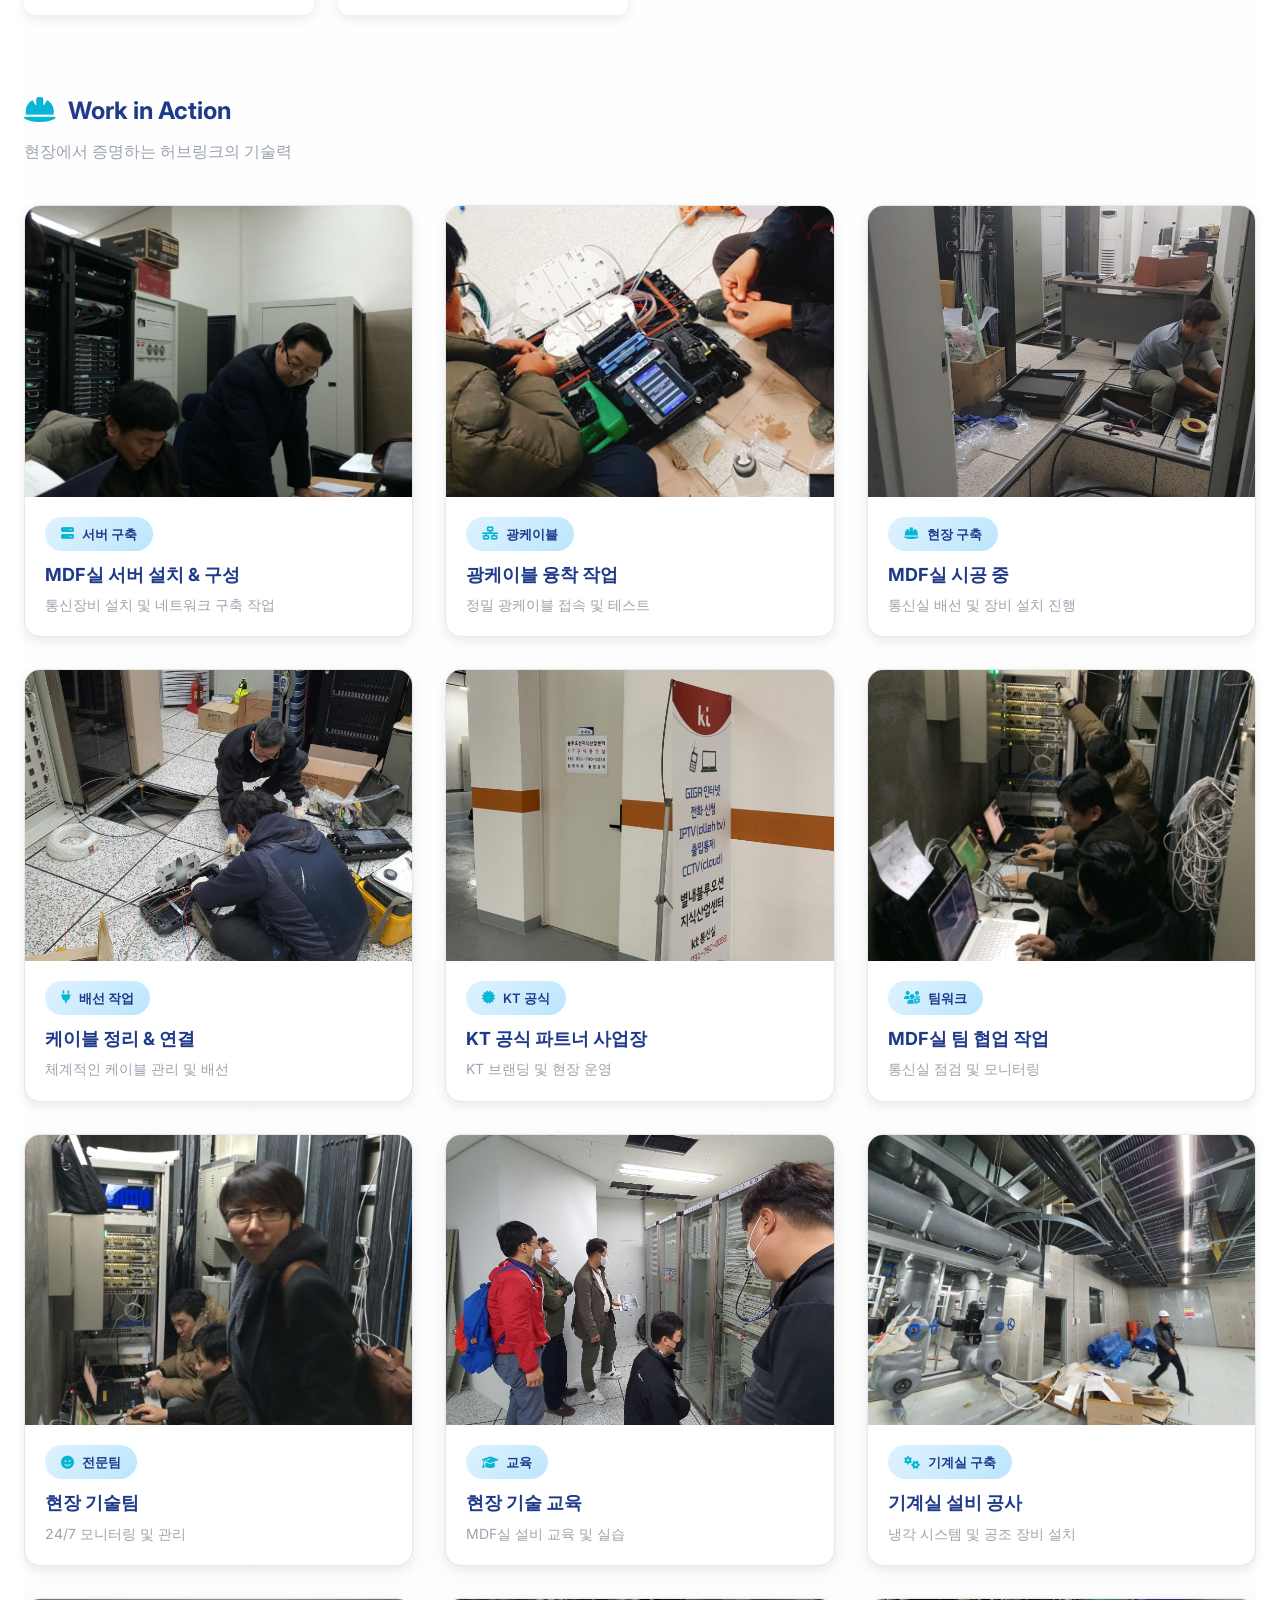
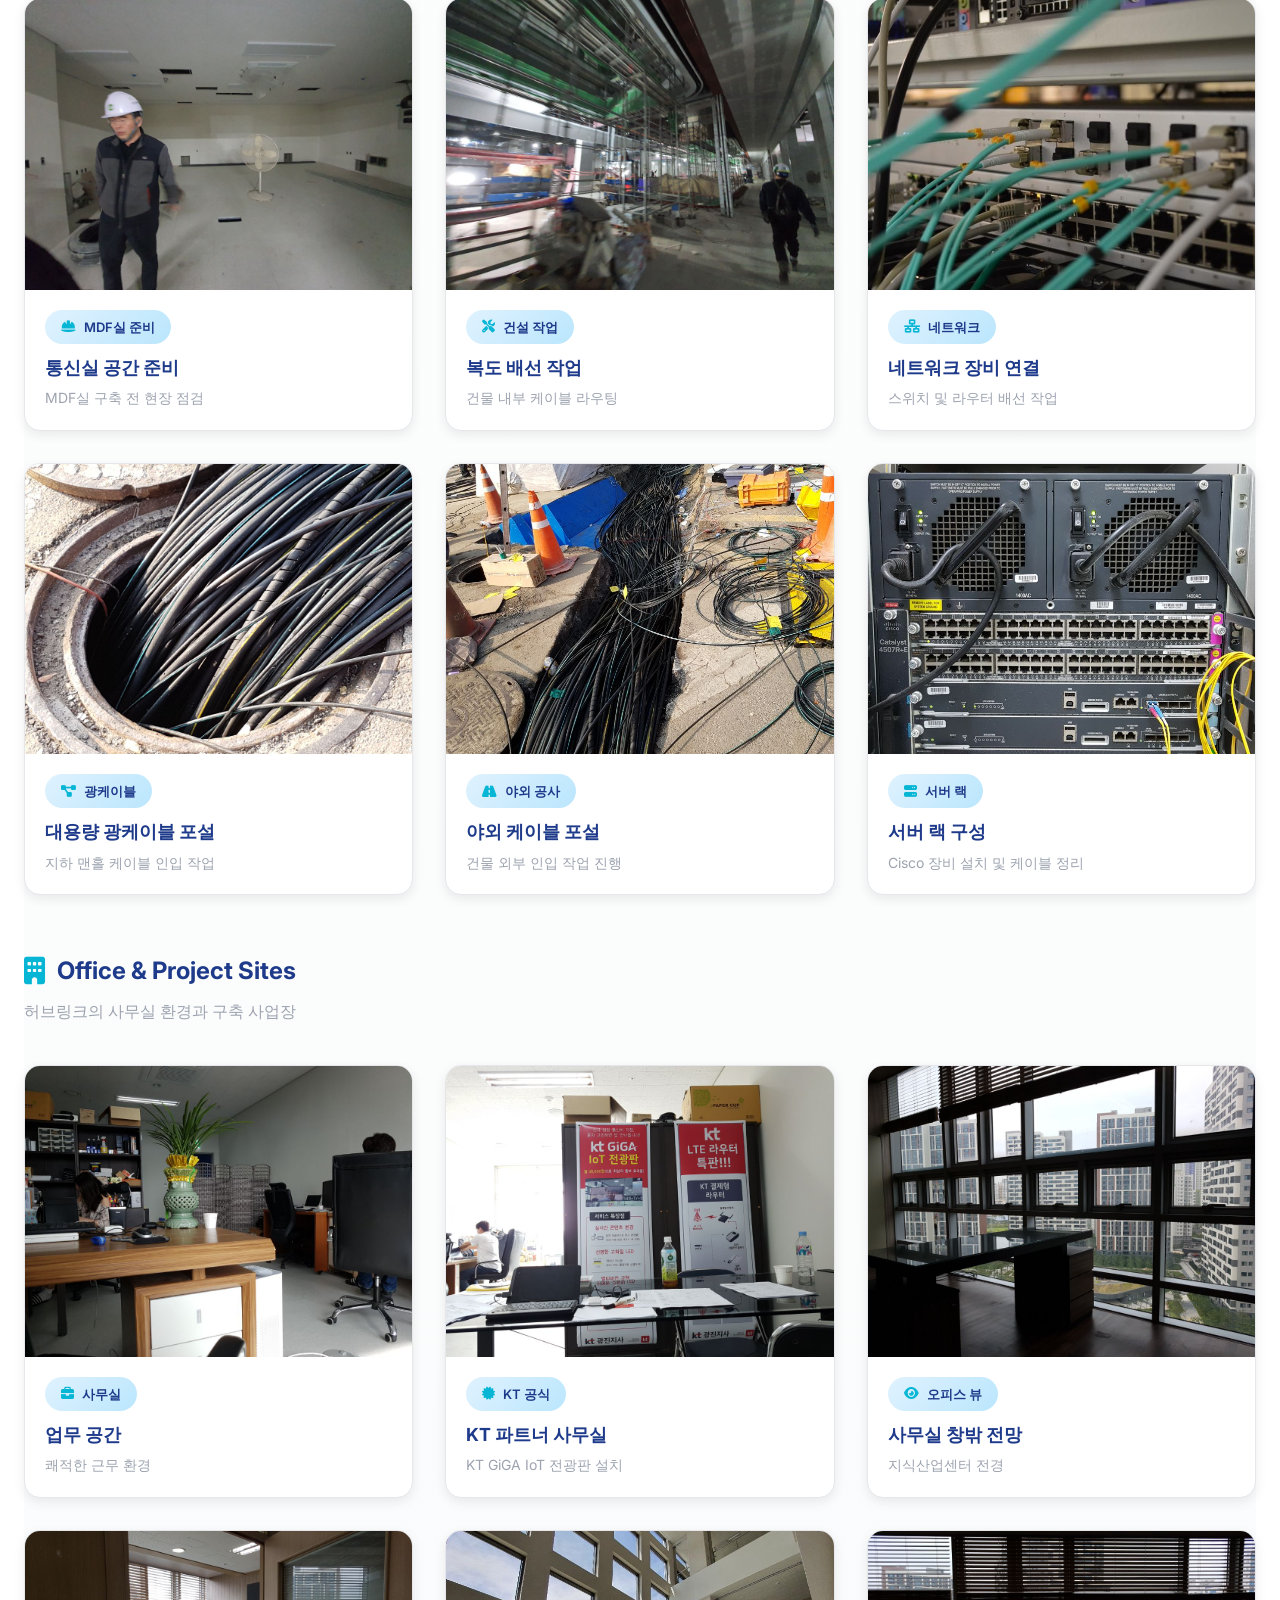
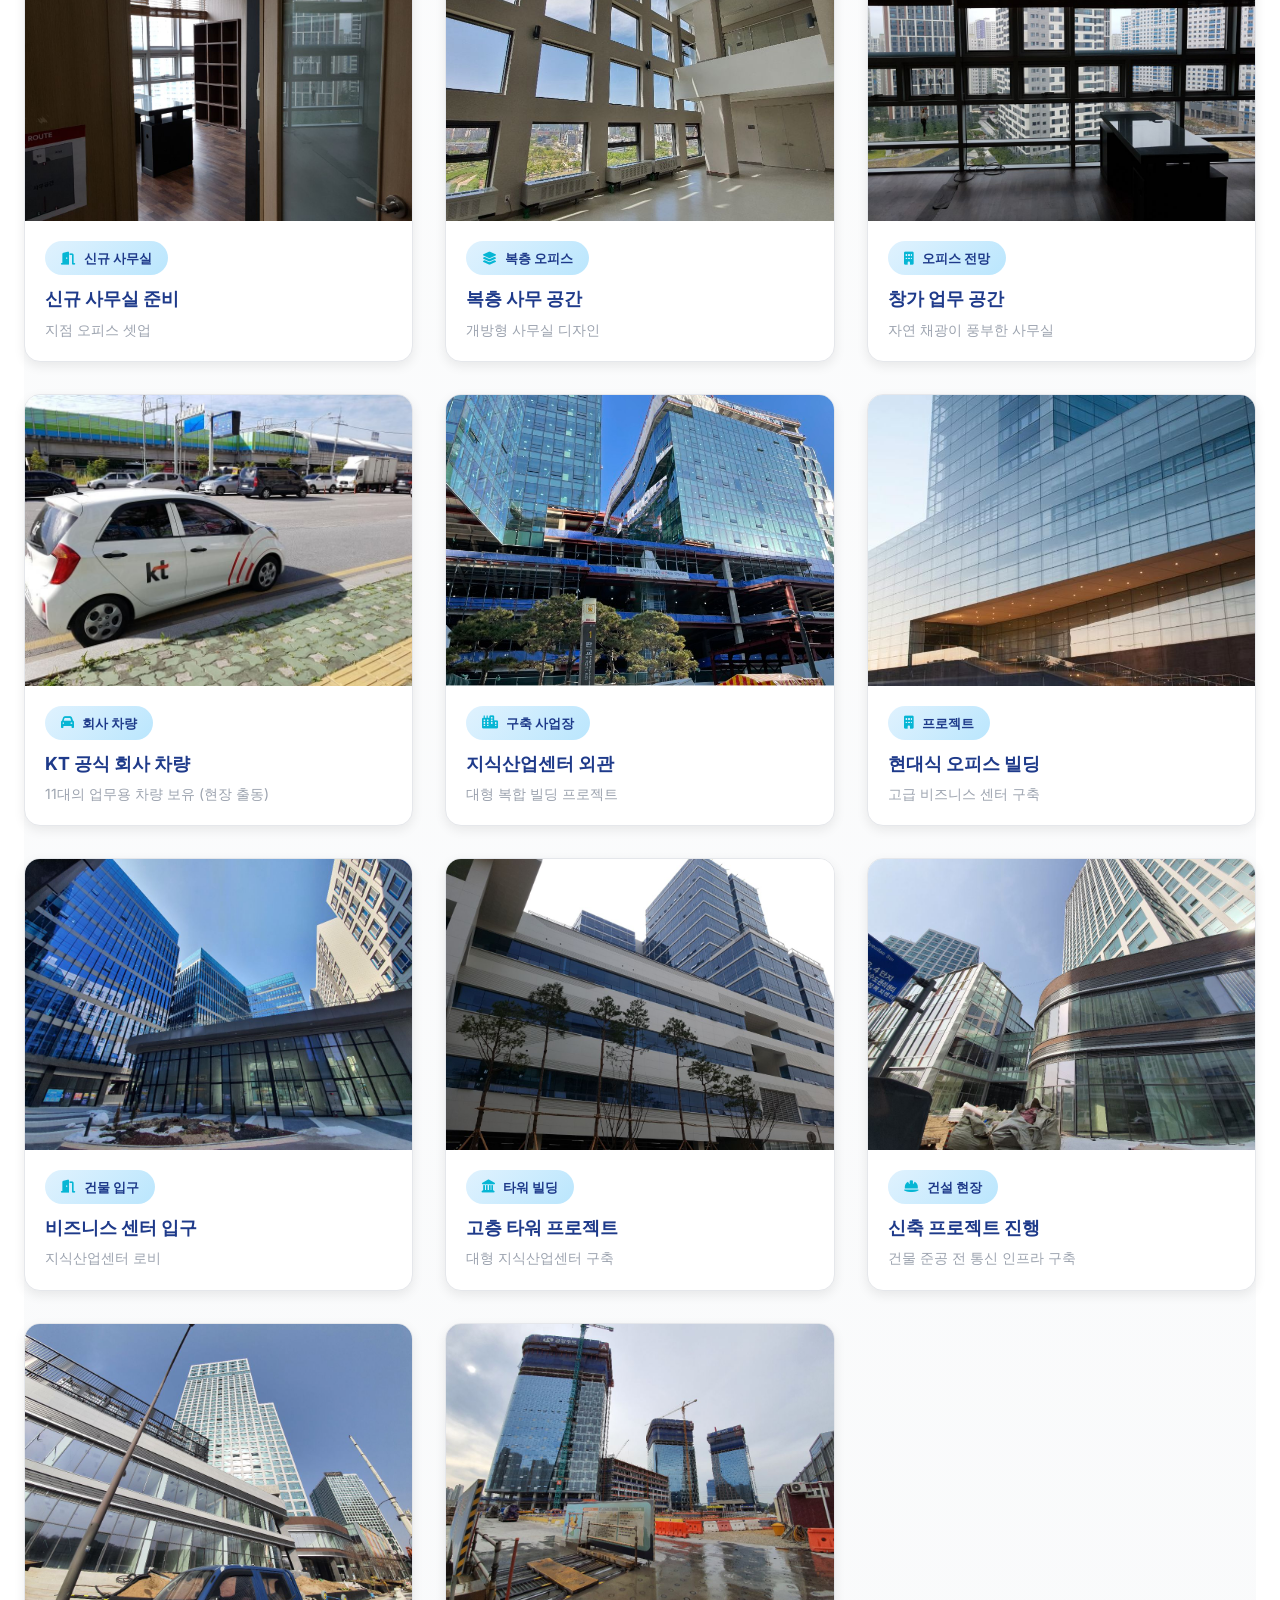
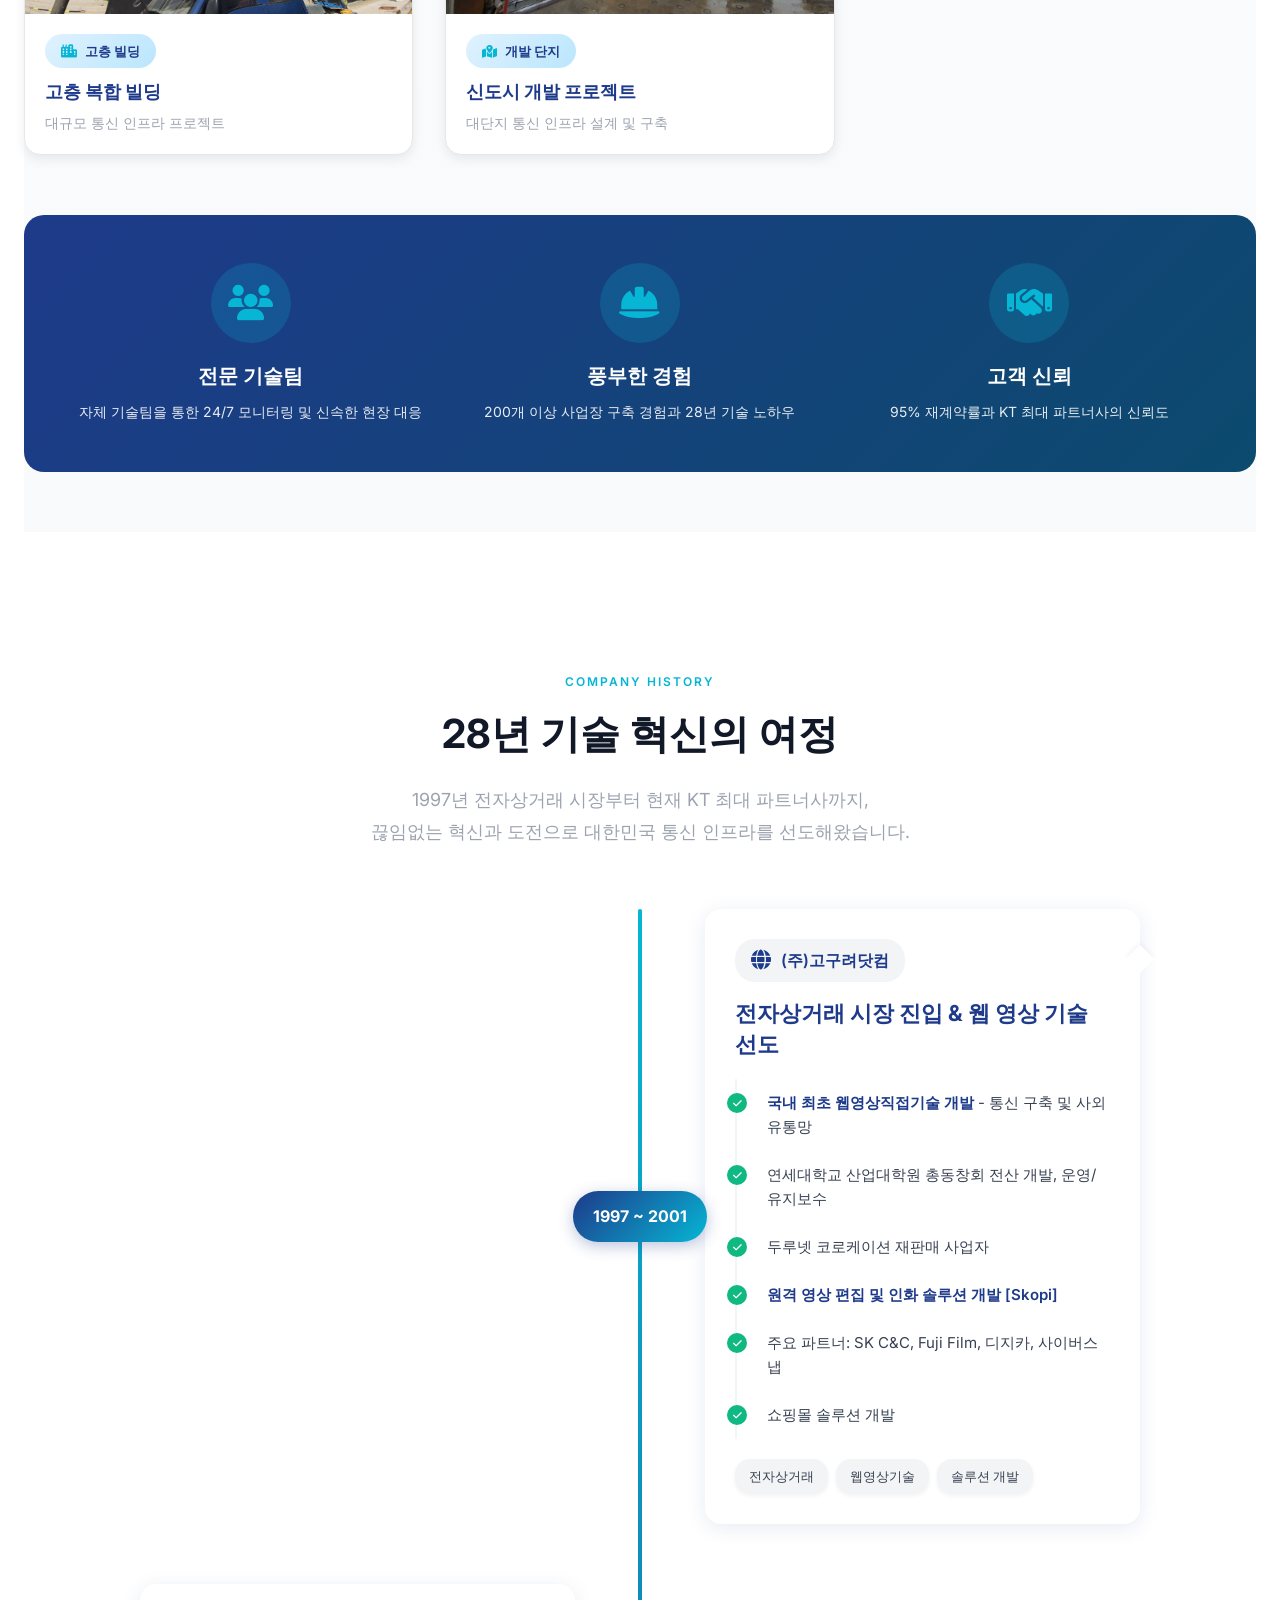
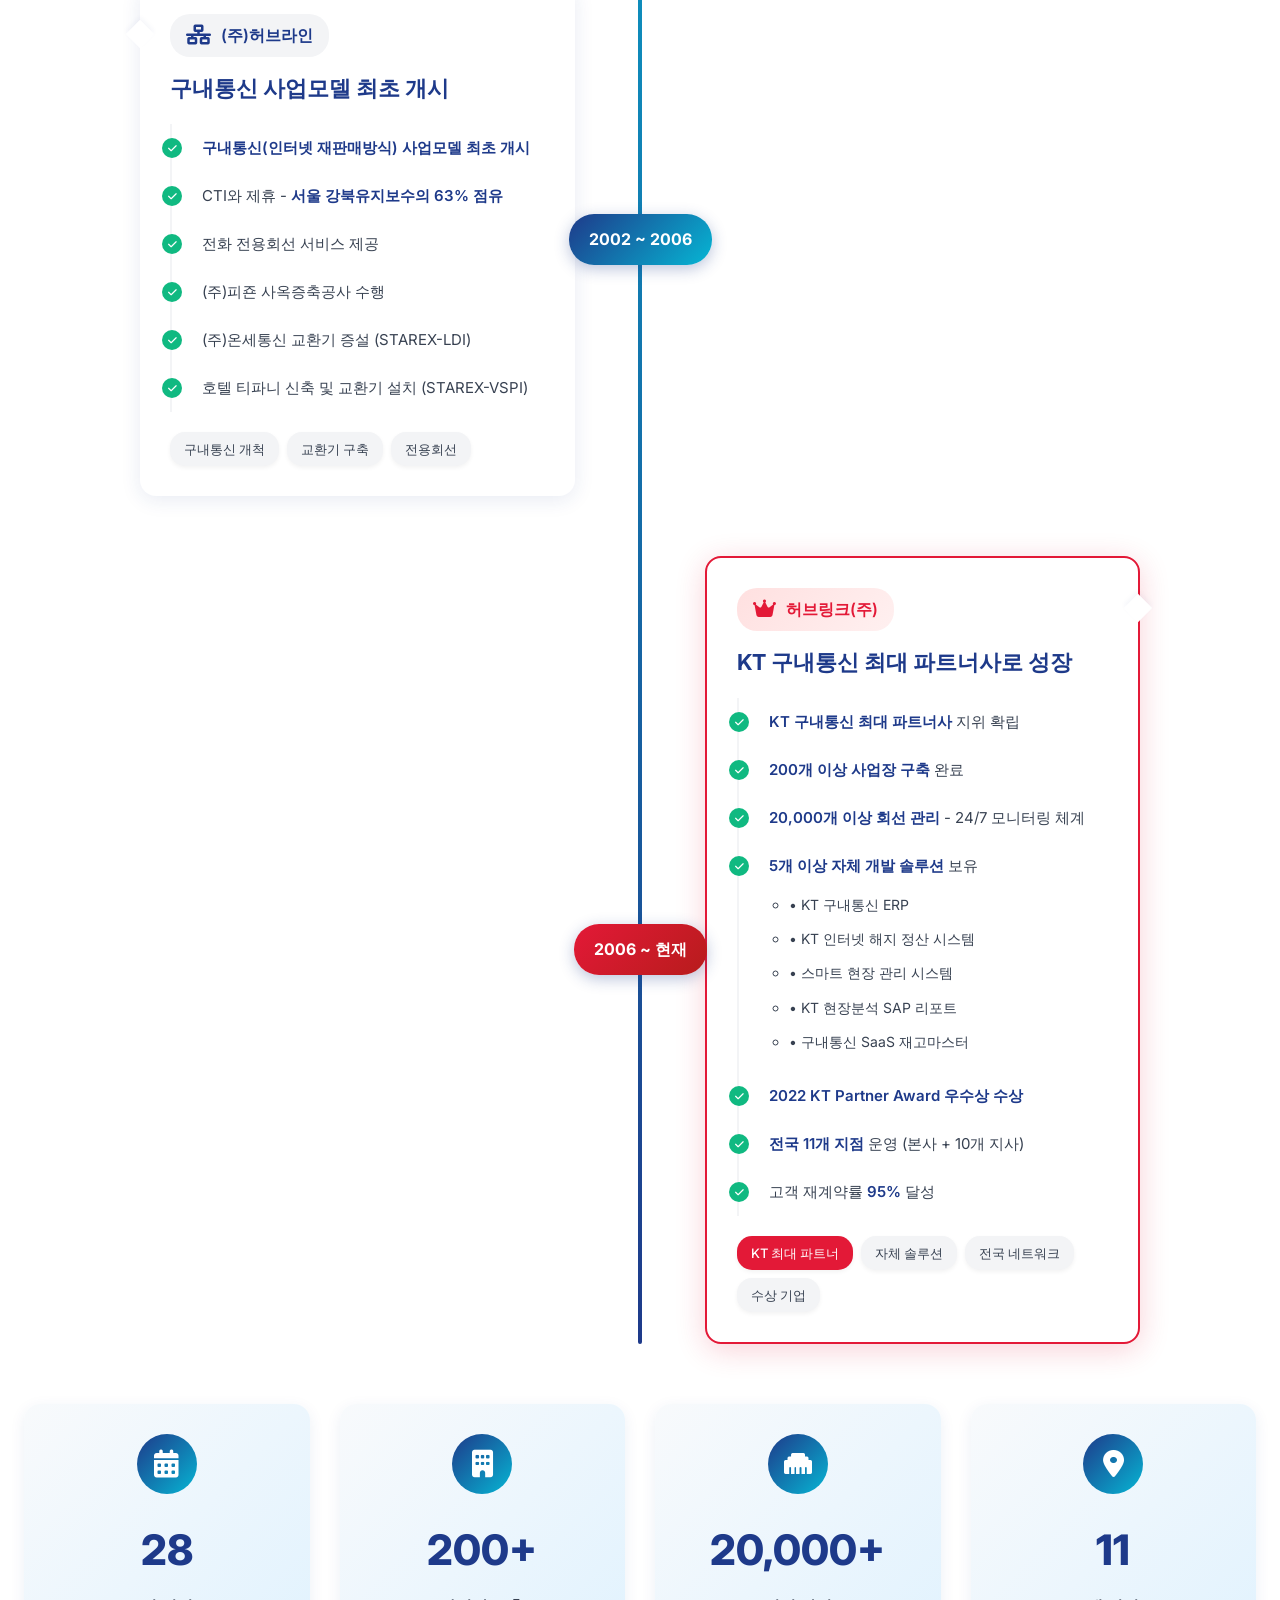
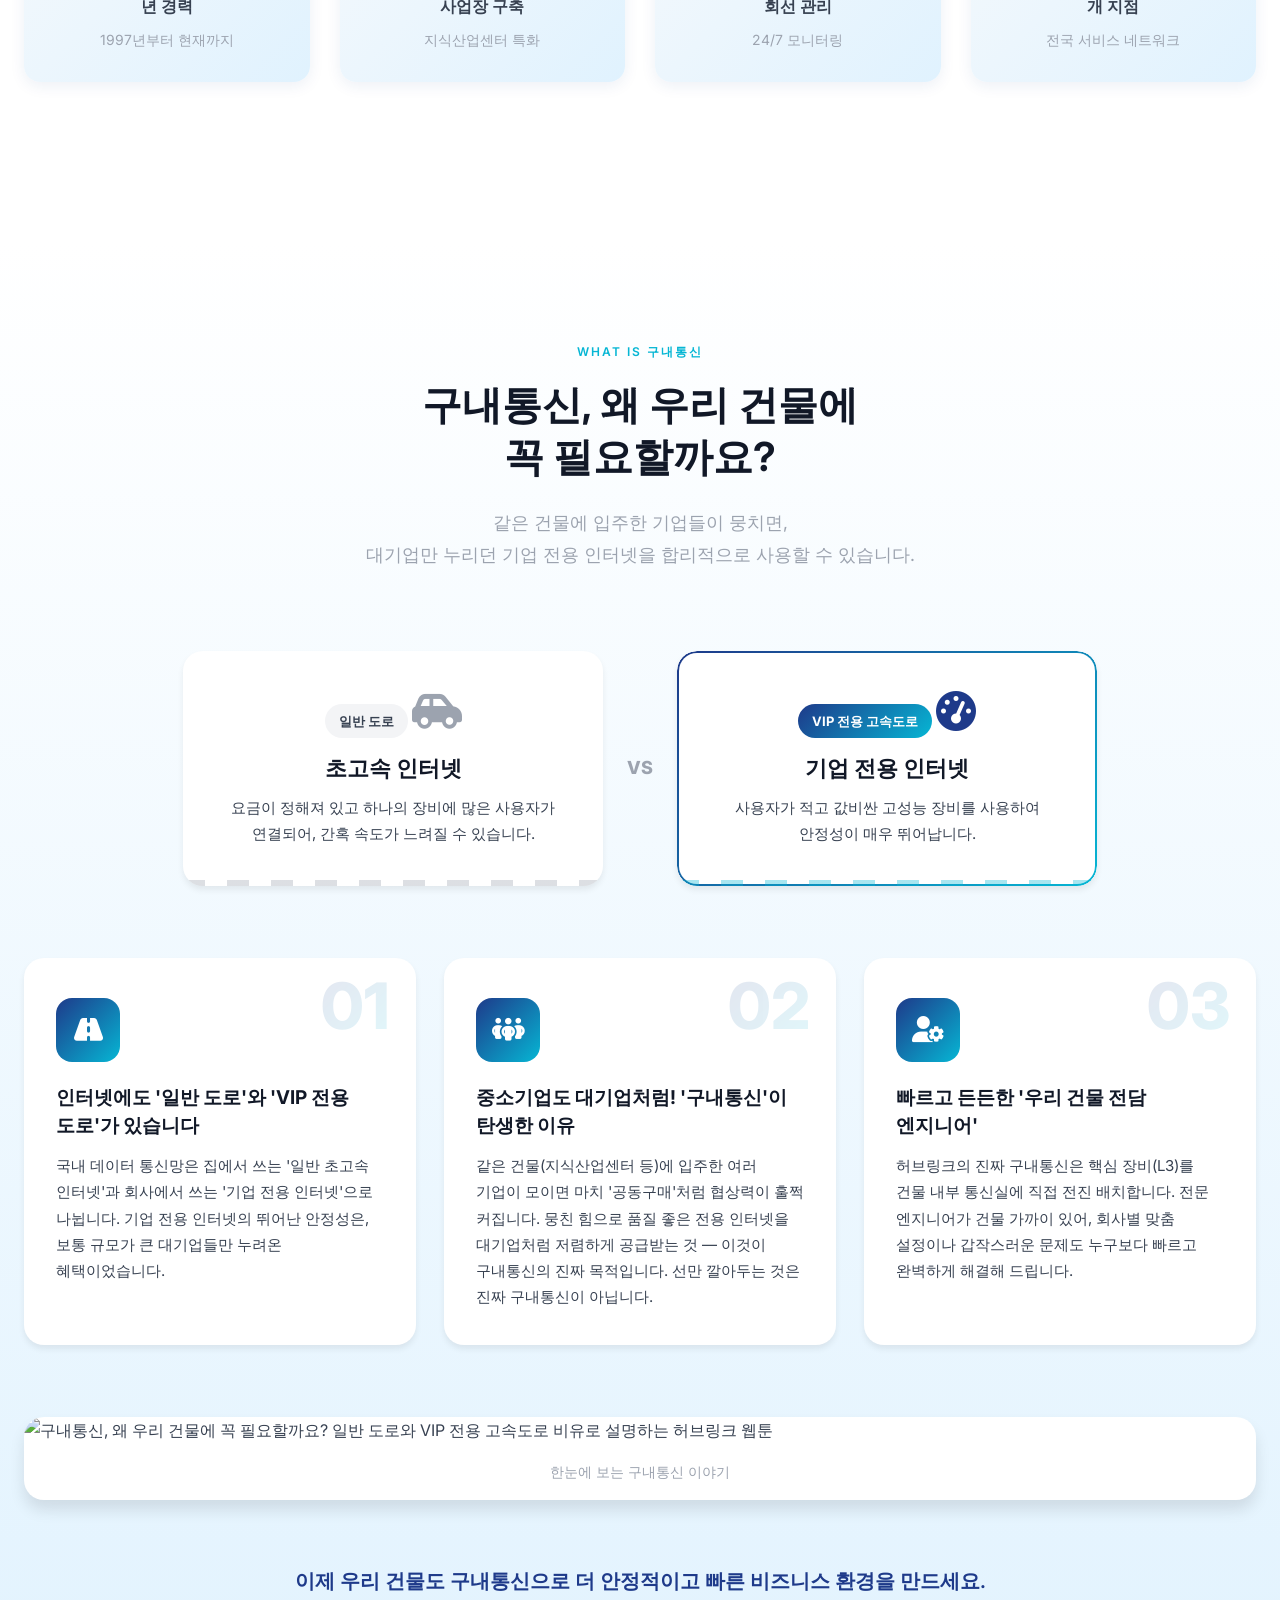
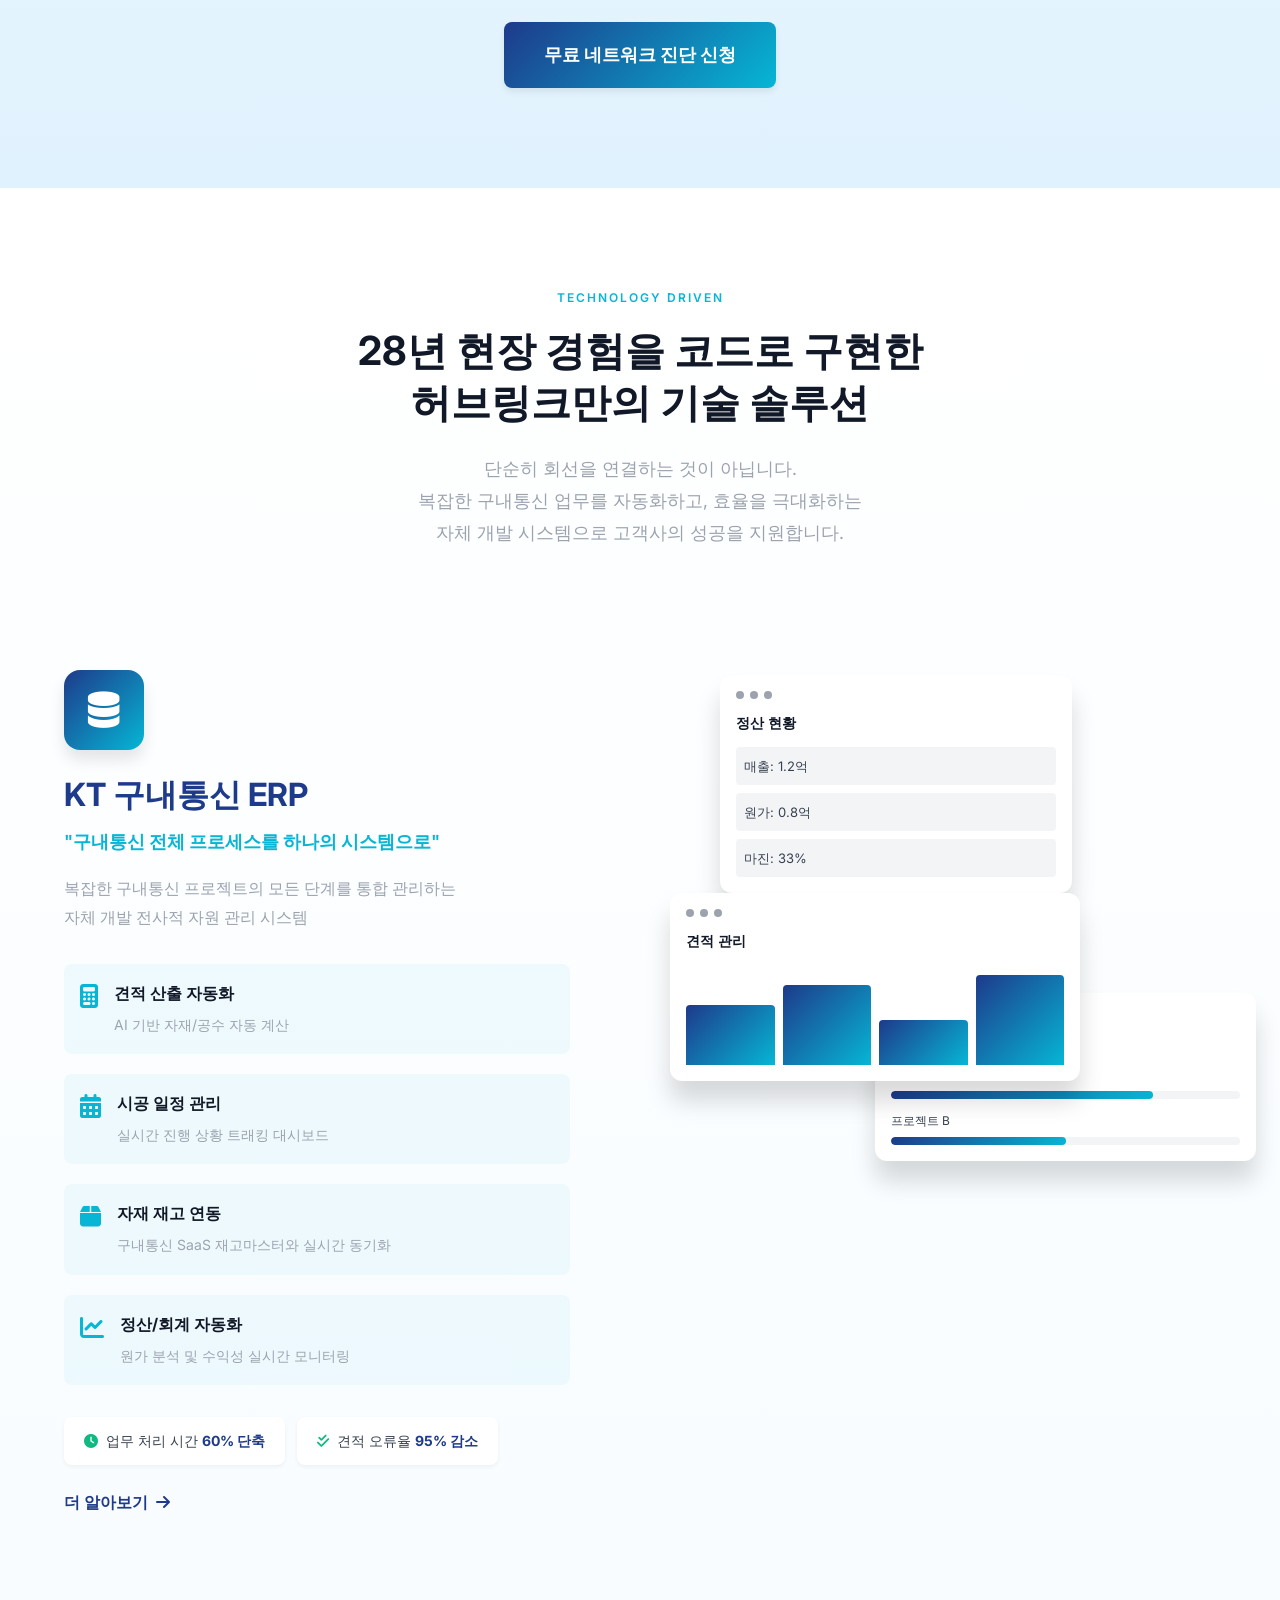
==== commit 22381bbe: "Add files via upload" ====
--- a/index.html
+++ b/index.html
@@ -1157,16 +1157,6 @@
             </div>
         </div>
     </section>
-<!-- ============================================================
-  [삽입 위치 1] 네비게이션: index.html 33번 줄 "회사소개" <li> 바로 아래에 추가
-  <li class="nav-item"><a href="#gunae" class="nav-link">구내통신이란?</a></li>
-  (푸터 메뉴에도 동일 링크를 넣으려면 2759번 줄 부근 "솔루션" 위에 추가)
-============================================================ -->
-
-<!-- ============================================================
-  [삽입 위치 2] index.html 1158번 줄 </section> 와
-  1160번 줄 <!-- Tech Solutions Section --> 사이에 아래 전체를 삽입
-============================================================ -->
 
 <!-- What is 구내통신 Section -->
 <section class="gunae-intro" id="gunae">
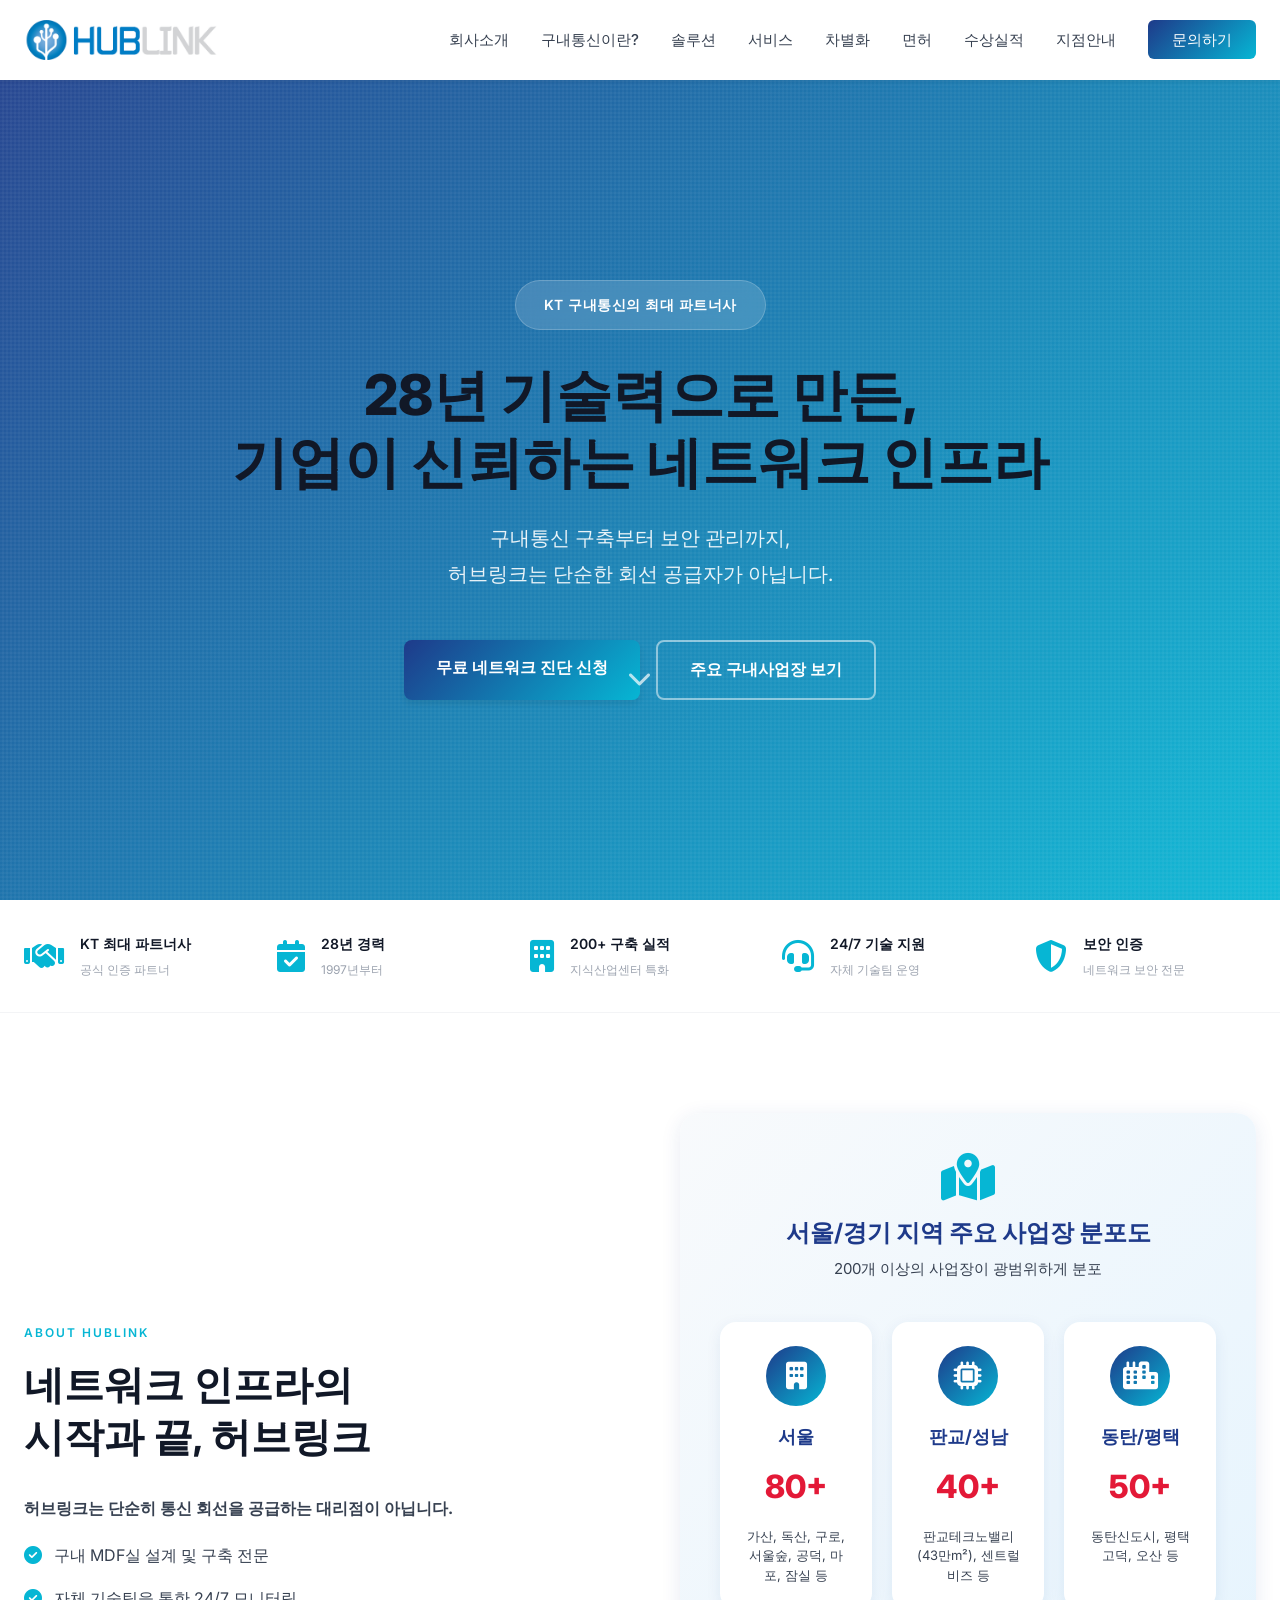
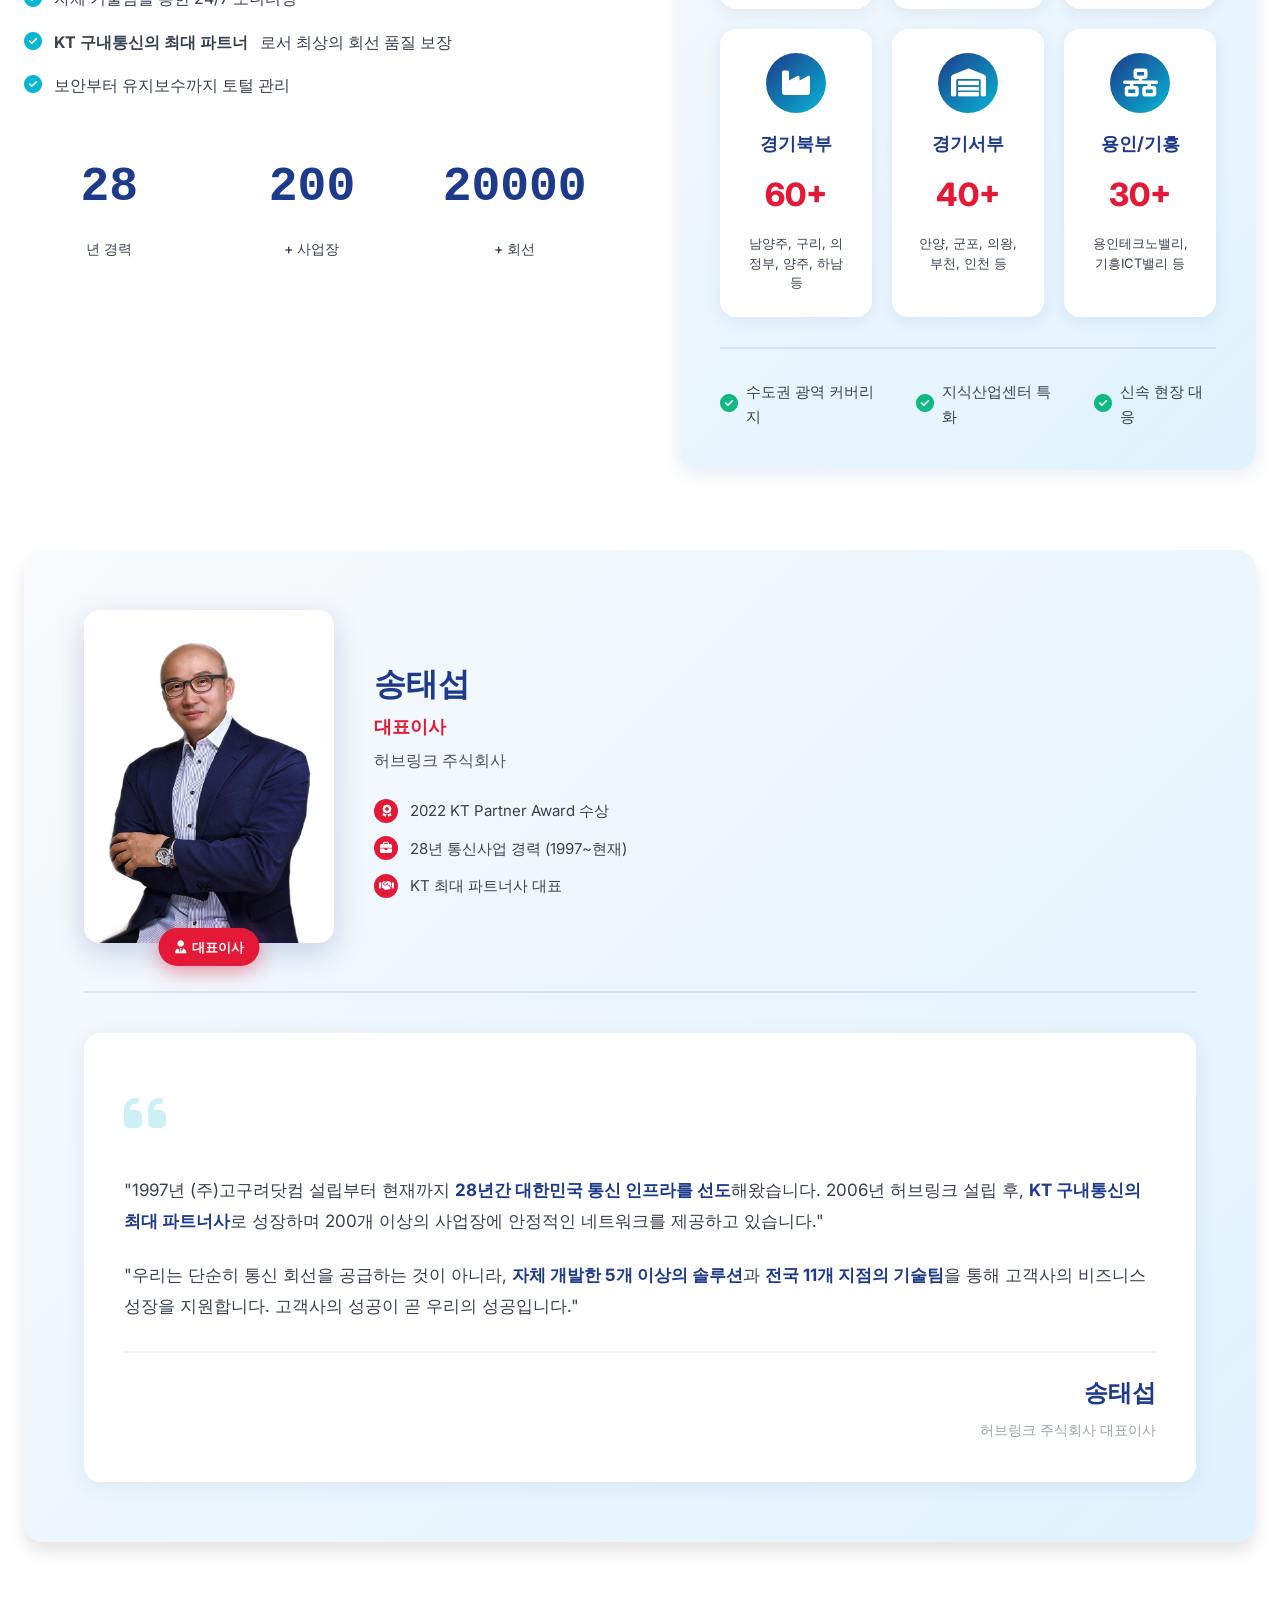
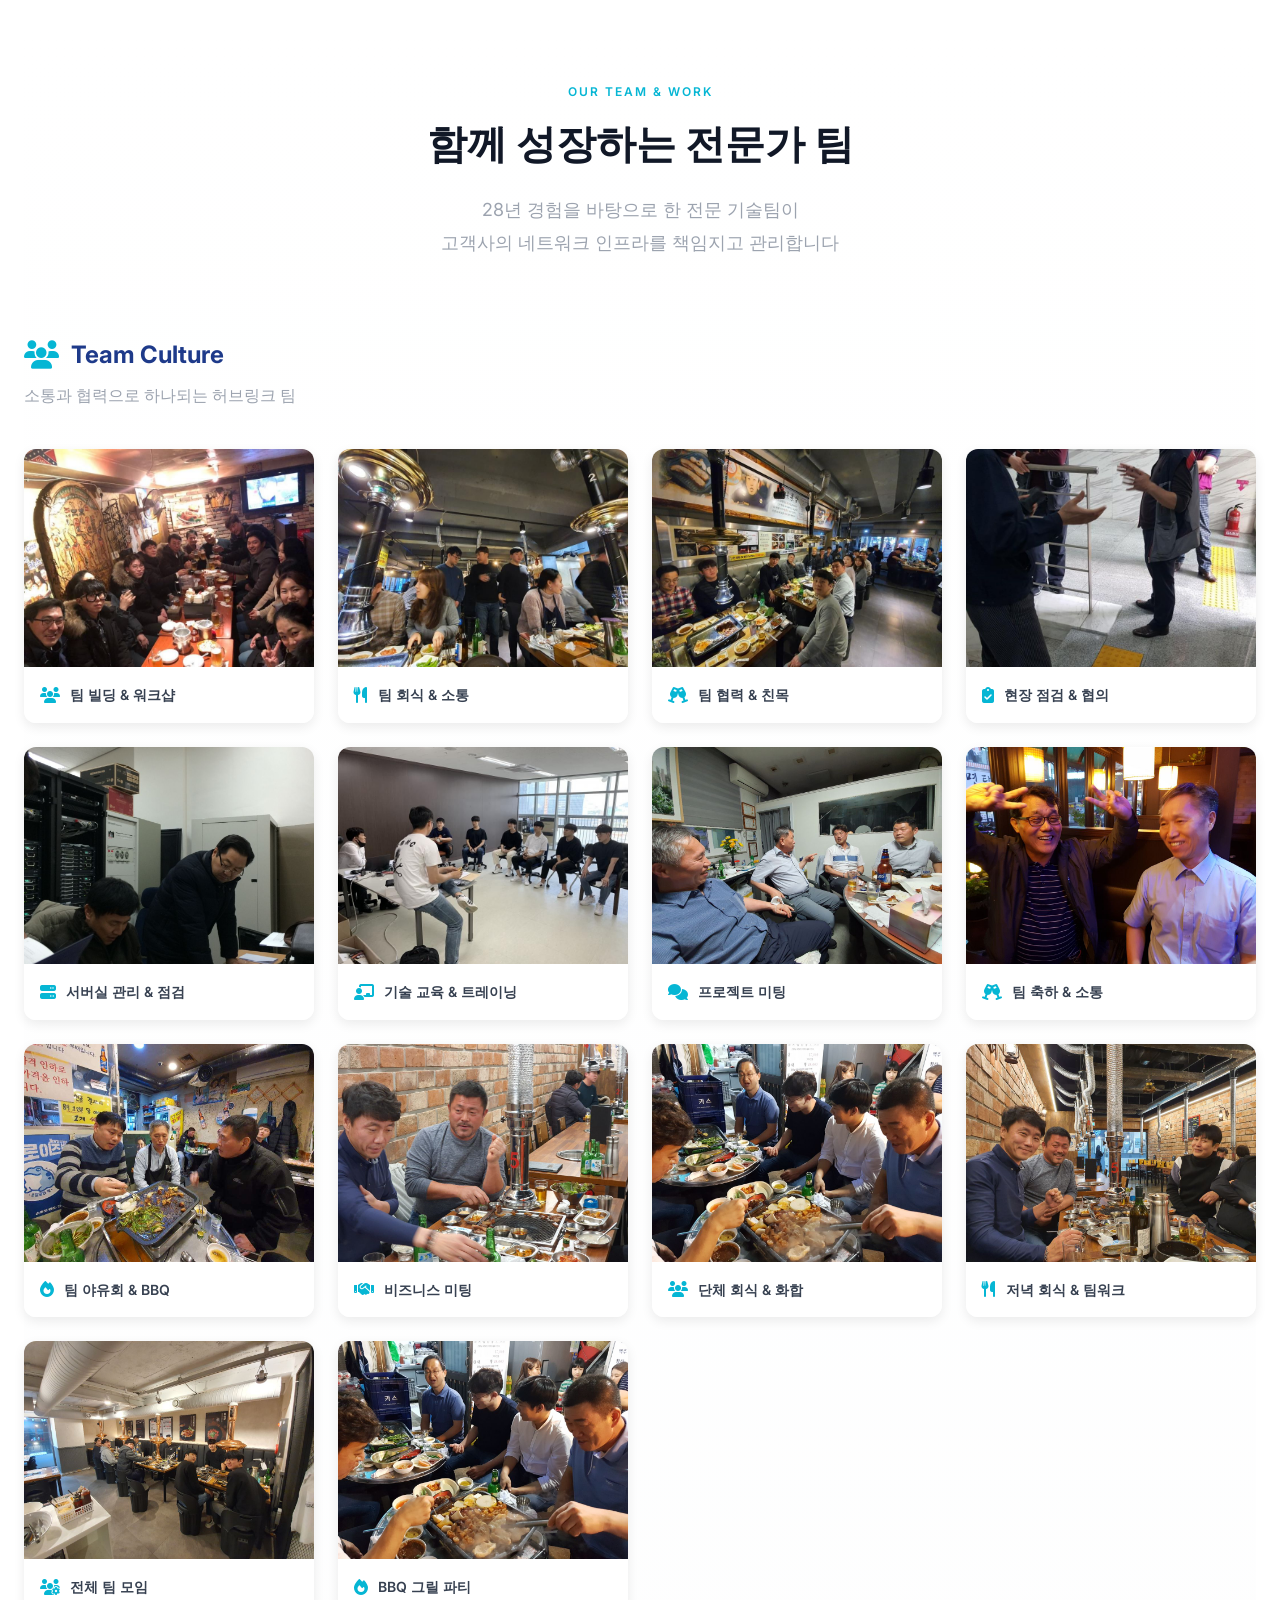
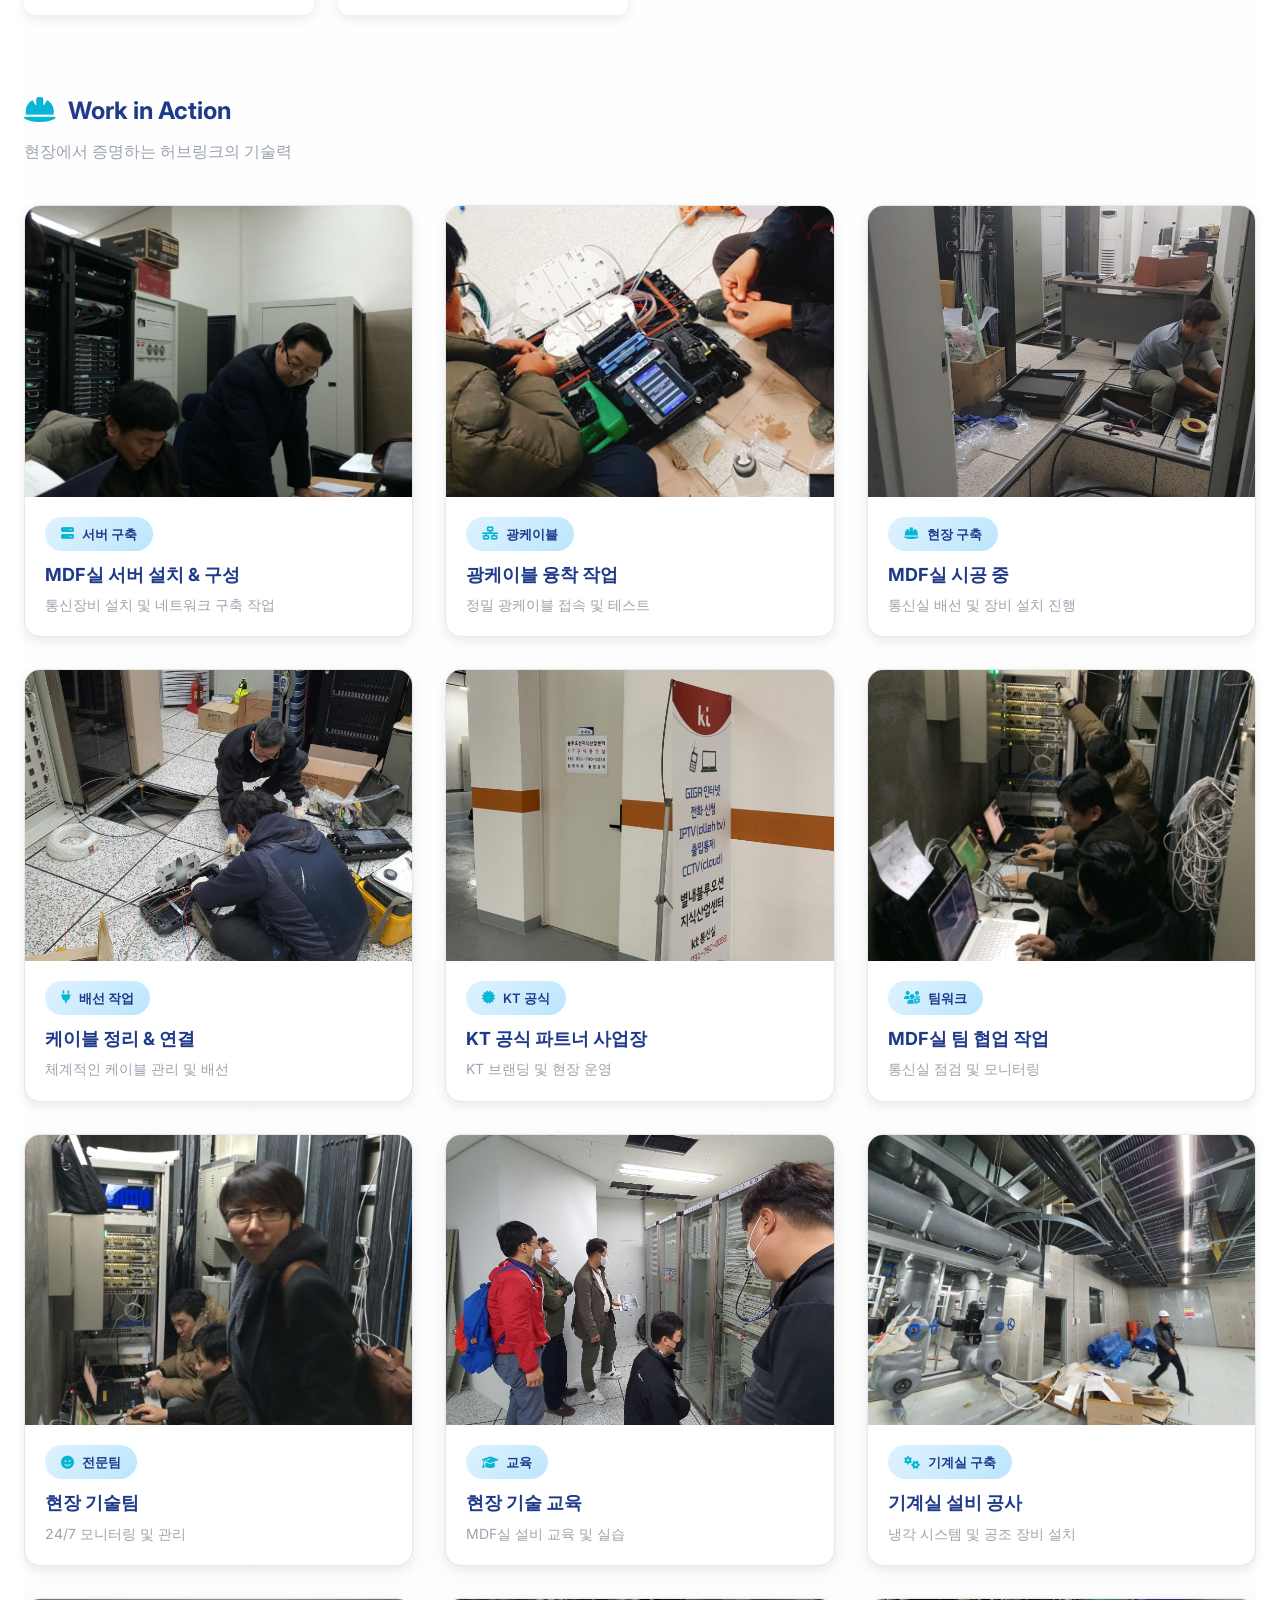
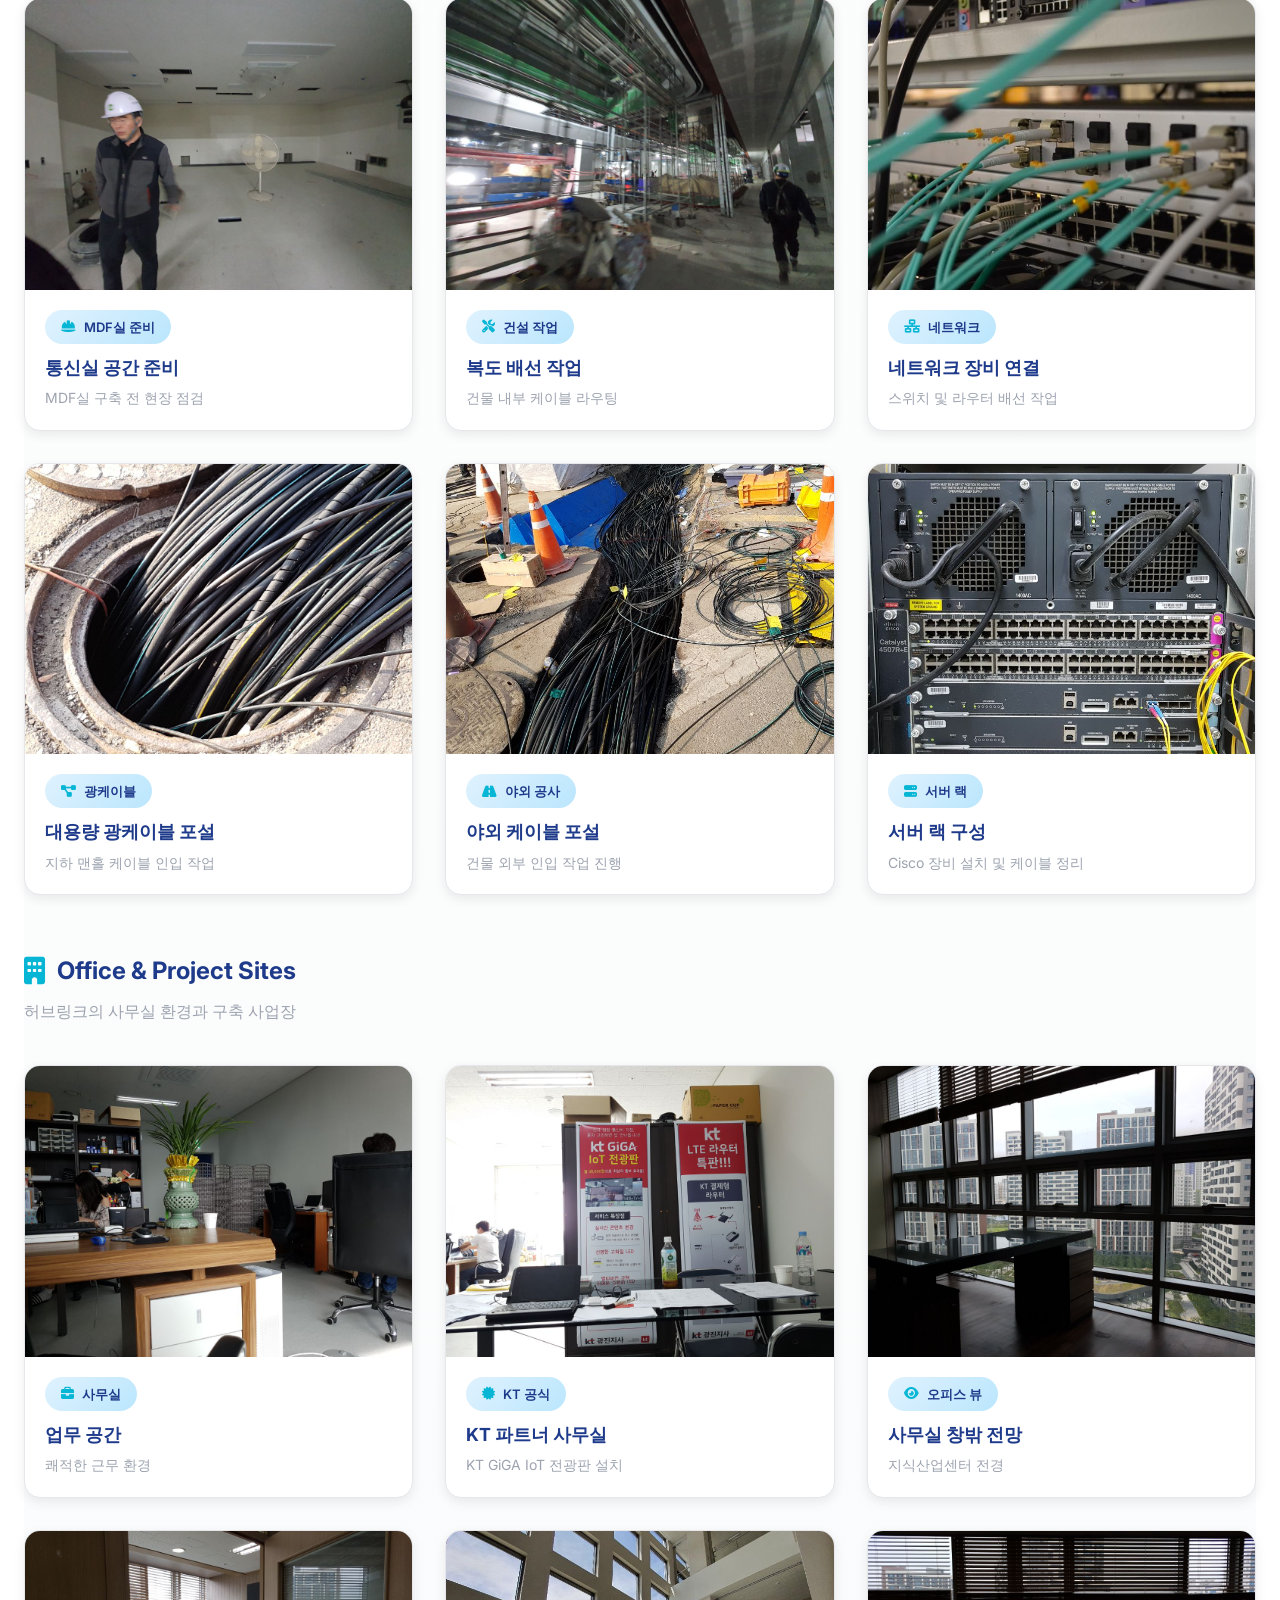
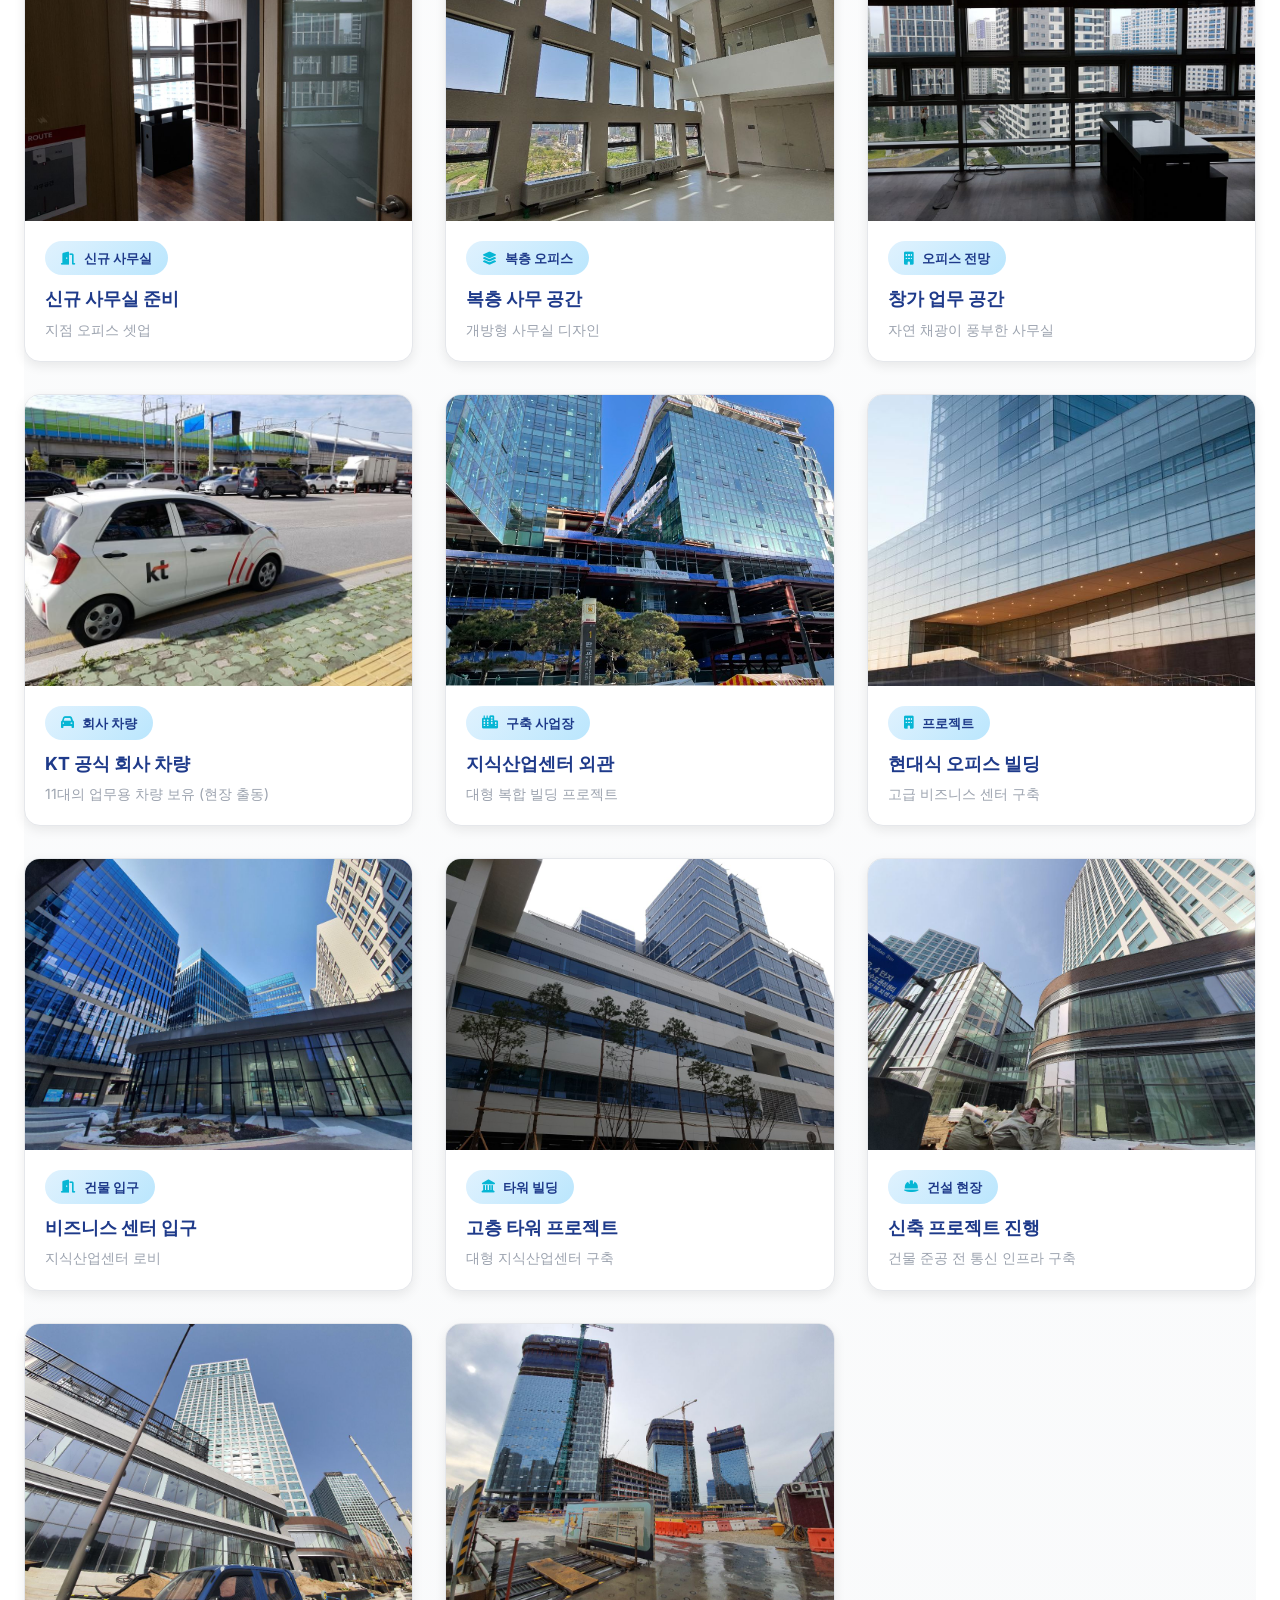
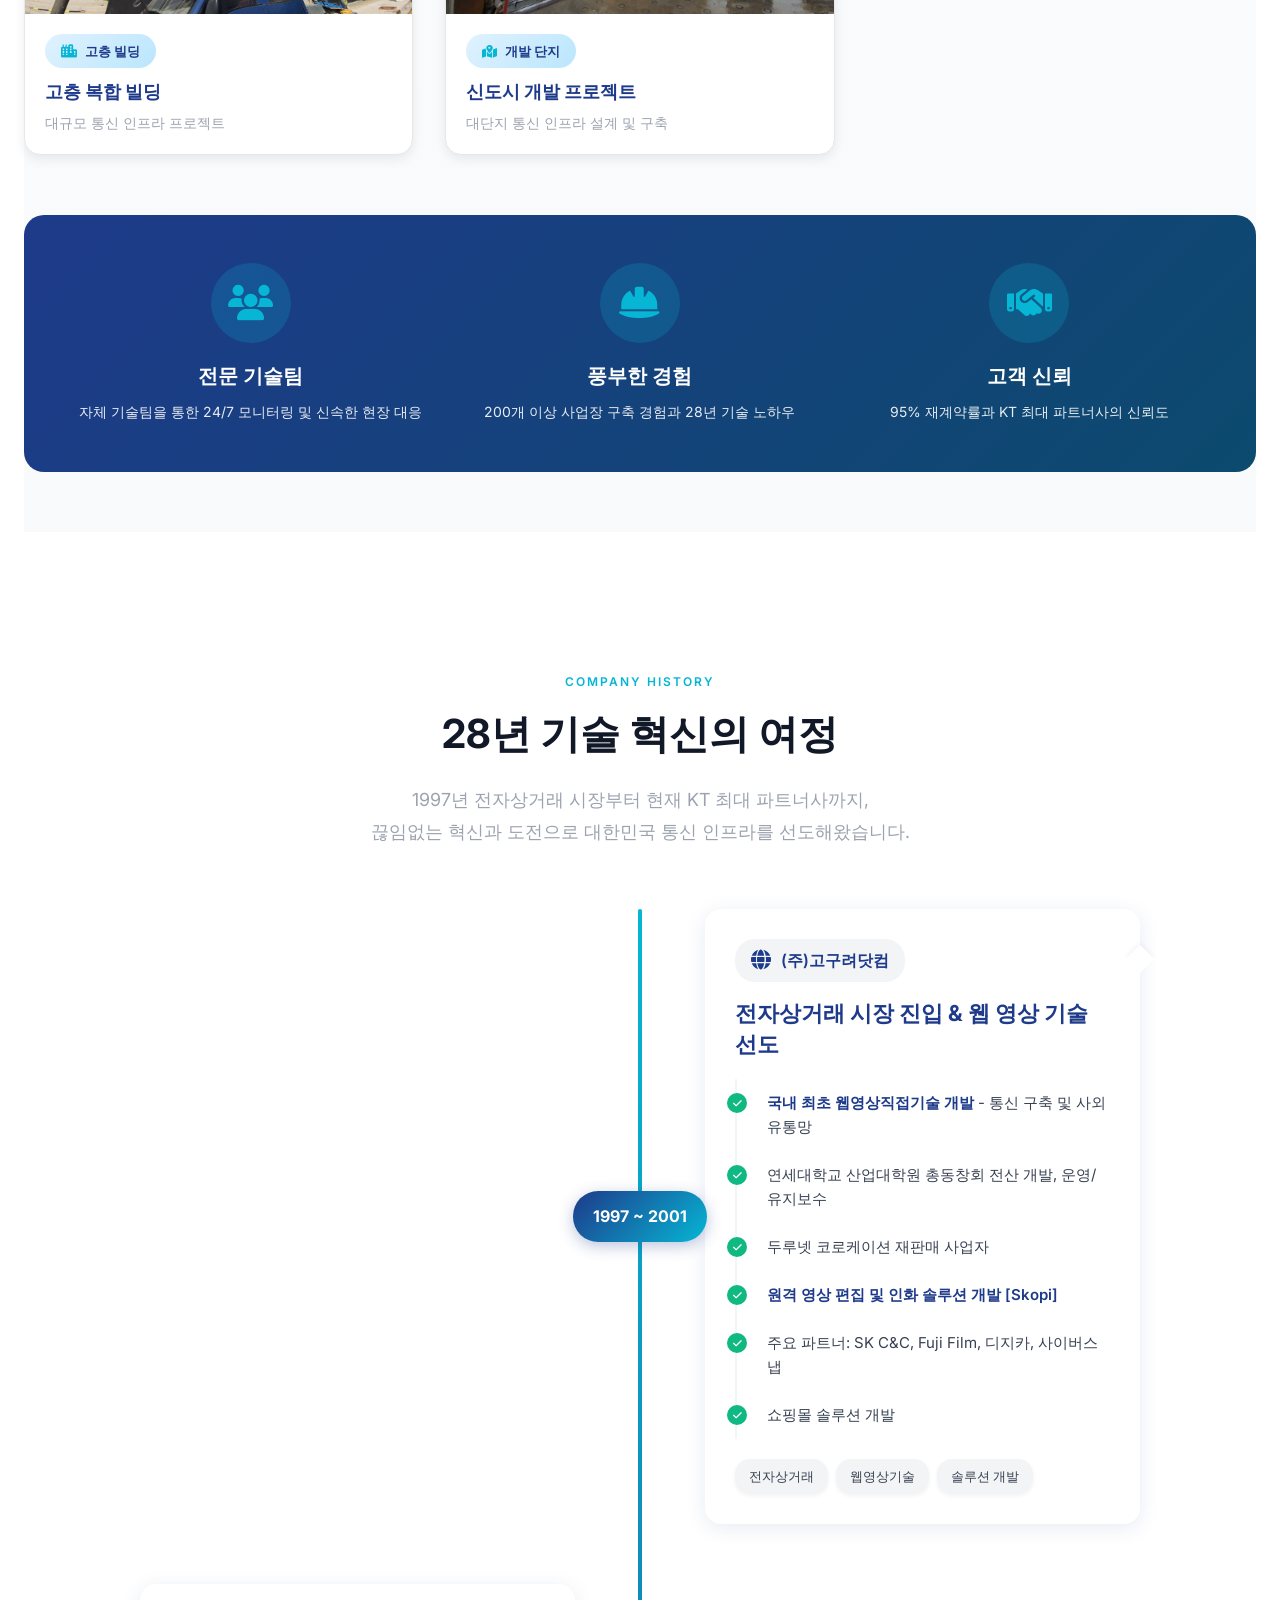
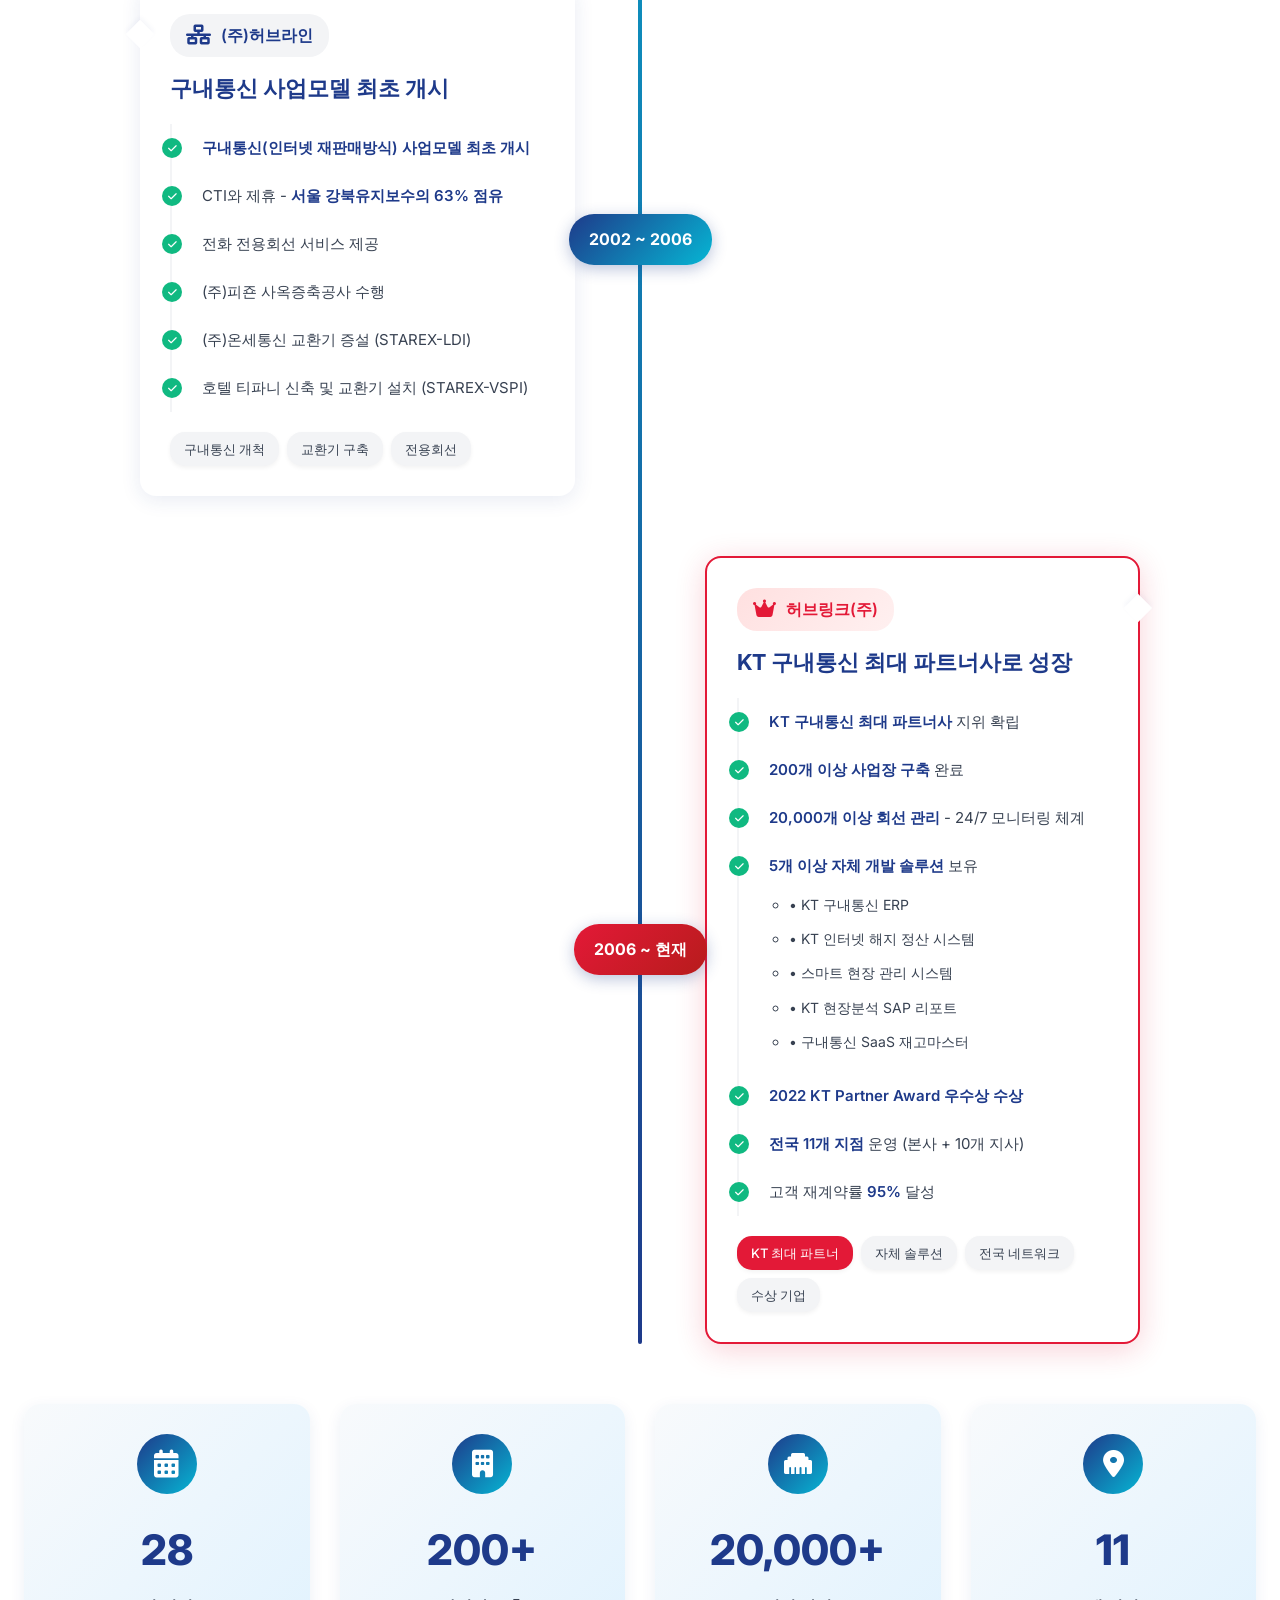
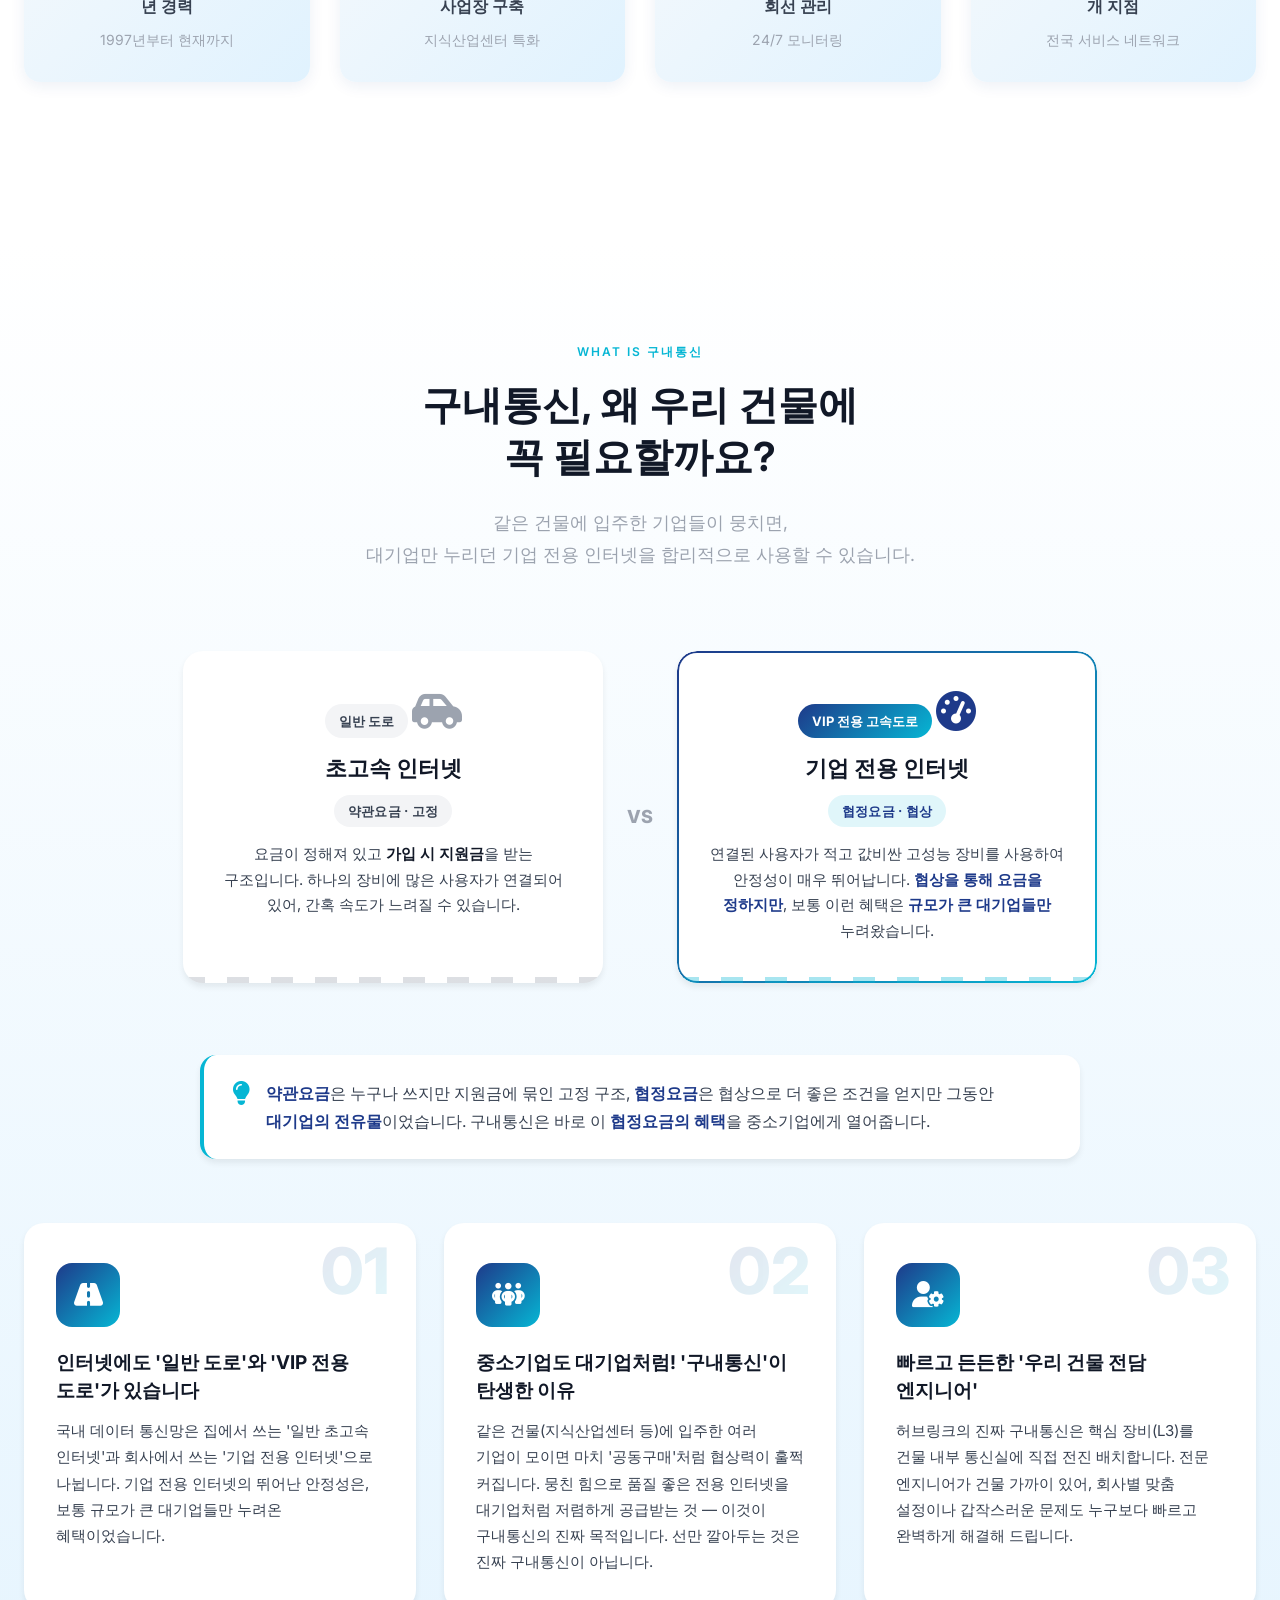
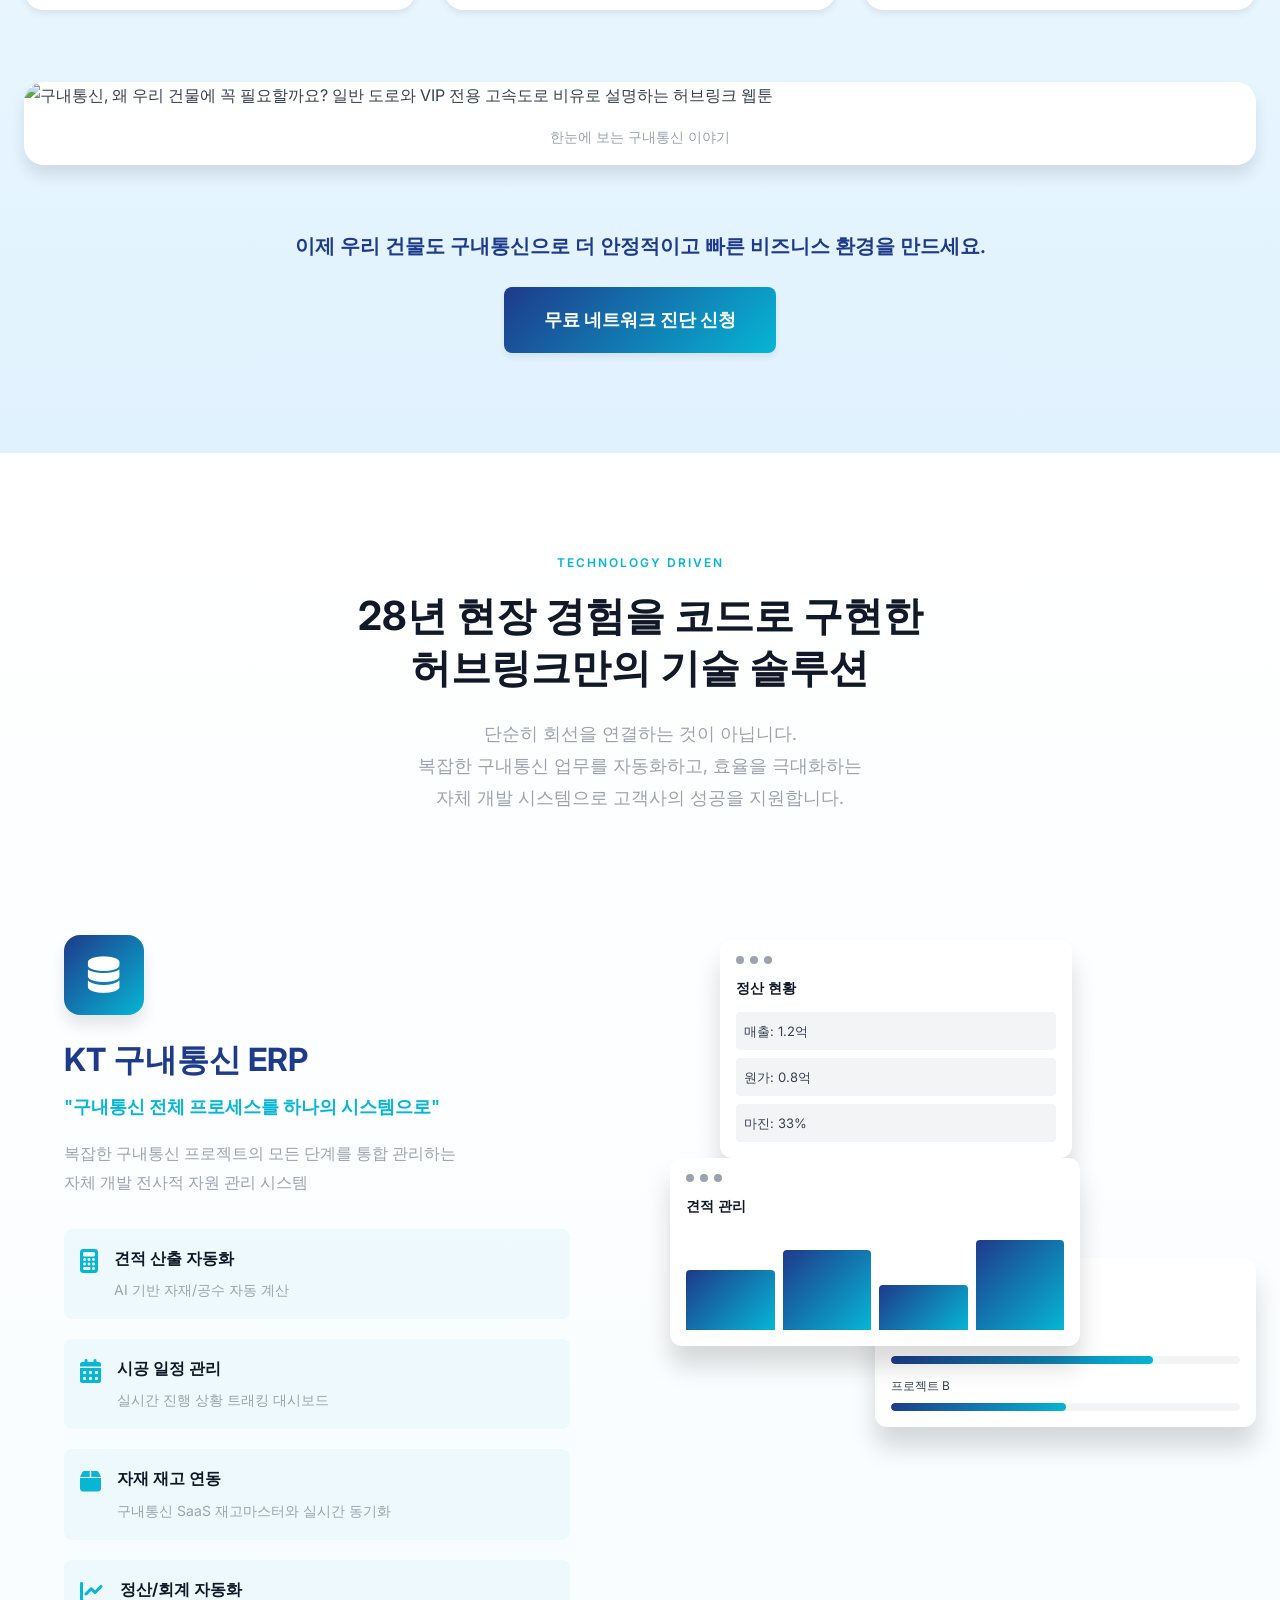
==== commit d5829884: "Add files via upload" ====
--- a/index.html
+++ b/index.html
@@ -1171,21 +1171,30 @@
         </div>
 
         <!-- 도로 비유 비교 -->
-        <div class="gunae-compare gunae-reveal">
-            <div class="gunae-road gunae-road--normal">
-                <span class="gunae-road-tag">일반 도로</span>
-                <i class="fas fa-car-side" aria-hidden="true"></i>
-                <h4>초고속 인터넷</h4>
-                <p>요금이 정해져 있고 하나의 장비에 많은 사용자가 연결되어, 간혹 속도가 느려질 수 있습니다.</p>
-            </div>
-            <div class="gunae-vs">VS</div>
-            <div class="gunae-road gunae-road--vip">
-                <span class="gunae-road-tag">VIP 전용 고속도로</span>
-                <i class="fas fa-gauge-high" aria-hidden="true"></i>
-                <h4>기업 전용 인터넷</h4>
-                <p>사용자가 적고 값비싼 고성능 장비를 사용하여 안정성이 매우 뛰어납니다.</p>
-            </div>
-        </div>
+        <!-- 도로 비유 비교 -->
+<div class="gunae-compare gunae-reveal">
+    <div class="gunae-road gunae-road--normal">
+        <span class="gunae-road-tag">일반 도로</span>
+        <i class="fas fa-car-side" aria-hidden="true"></i>
+        <h4>초고속 인터넷</h4>
+        <span class="gunae-rate-badge">약관요금 · 고정</span>
+        <p>요금이 정해져 있고 <strong>가입 시 지원금</strong>을 받는 구조입니다. 하나의 장비에 많은 사용자가 연결되어 있어, 간혹 속도가 느려질 수 있습니다.</p>
+    </div>
+    <div class="gunae-vs">VS</div>
+    <div class="gunae-road gunae-road--vip">
+        <span class="gunae-road-tag">VIP 전용 고속도로</span>
+        <i class="fas fa-gauge-high" aria-hidden="true"></i>
+        <h4>기업 전용 인터넷</h4>
+        <span class="gunae-rate-badge gunae-rate-badge--vip">협정요금 · 협상</span>
+        <p>연결된 사용자가 적고 값비싼 고성능 장비를 사용하여 안정성이 매우 뛰어납니다. <strong>협상을 통해 요금을 정하지만</strong>, 보통 이런 혜택은 <strong>규모가 큰 대기업들만</strong> 누려왔습니다.</p>
+    </div>
+</div>
+
+<!-- 요금 구조 핵심 강조 -->
+<div class="gunae-rate-highlight gunae-reveal">
+    <i class="fas fa-lightbulb" aria-hidden="true"></i>
+    <p><strong>약관요금</strong>은 누구나 쓰지만 지원금에 묶인 고정 구조, <strong>협정요금</strong>은 협상으로 더 좋은 조건을 얻지만 그동안 <strong>대기업의 전유물</strong>이었습니다. 구내통신은 바로 이 <strong>협정요금의 혜택</strong>을 중소기업에게 열어줍니다.</p>
+</div>
 
         <!-- 3 핵심 개념 카드 -->
         <div class="gunae-cards">
--- a/css/style.css
+++ b/css/style.css
@@ -4340,4 +4340,53 @@
 @media (prefers-reduced-motion: reduce) {
     .gunae-road::after, .gunae-vs { animation: none; }
     .gunae-reveal { transition: none; }
+}
+
+/* --- 요금 구조 강조 (보강) --- */
+.gunae-rate-badge {
+    display: inline-block;
+    margin: 0 0 14px;
+    padding: 5px 14px;
+    border-radius: 999px;
+    font-size: 13px; font-weight: 700;
+    letter-spacing: 0.02em;
+    background: var(--light-gray);
+    color: var(--dark-gray);
+}
+.gunae-rate-badge--vip {
+    background: rgba(6, 182, 212, 0.12);
+    color: var(--primary-navy);
+}
+.gunae-road p strong { color: var(--black); font-weight: 700; }
+.gunae-road--vip p strong { color: var(--primary-navy); }
+
+.gunae-rate-highlight {
+    display: flex;
+    align-items: flex-start;
+    gap: 16px;
+    max-width: 880px;
+    margin: 0 auto 64px;
+    padding: 24px 28px;
+    border-radius: 16px;
+    background: var(--white);
+    border-left: 4px solid var(--tech-cyan);
+    box-shadow: var(--shadow-md);
+}
+.gunae-rate-highlight i {
+    flex: 0 0 auto;
+    font-size: 24px;
+    color: var(--tech-cyan);
+    margin-top: 2px;
+}
+.gunae-rate-highlight p {
+    margin: 0;
+    font-size: 16px; line-height: 1.75;
+    color: var(--dark-gray);
+    word-break: keep-all;
+}
+.gunae-rate-highlight strong { color: var(--primary-navy); font-weight: 700; }
+
+@media (max-width: 768px) {
+    .gunae-rate-highlight { padding: 20px; gap: 12px; }
+    .gunae-rate-highlight p { font-size: 15px; }
 }
